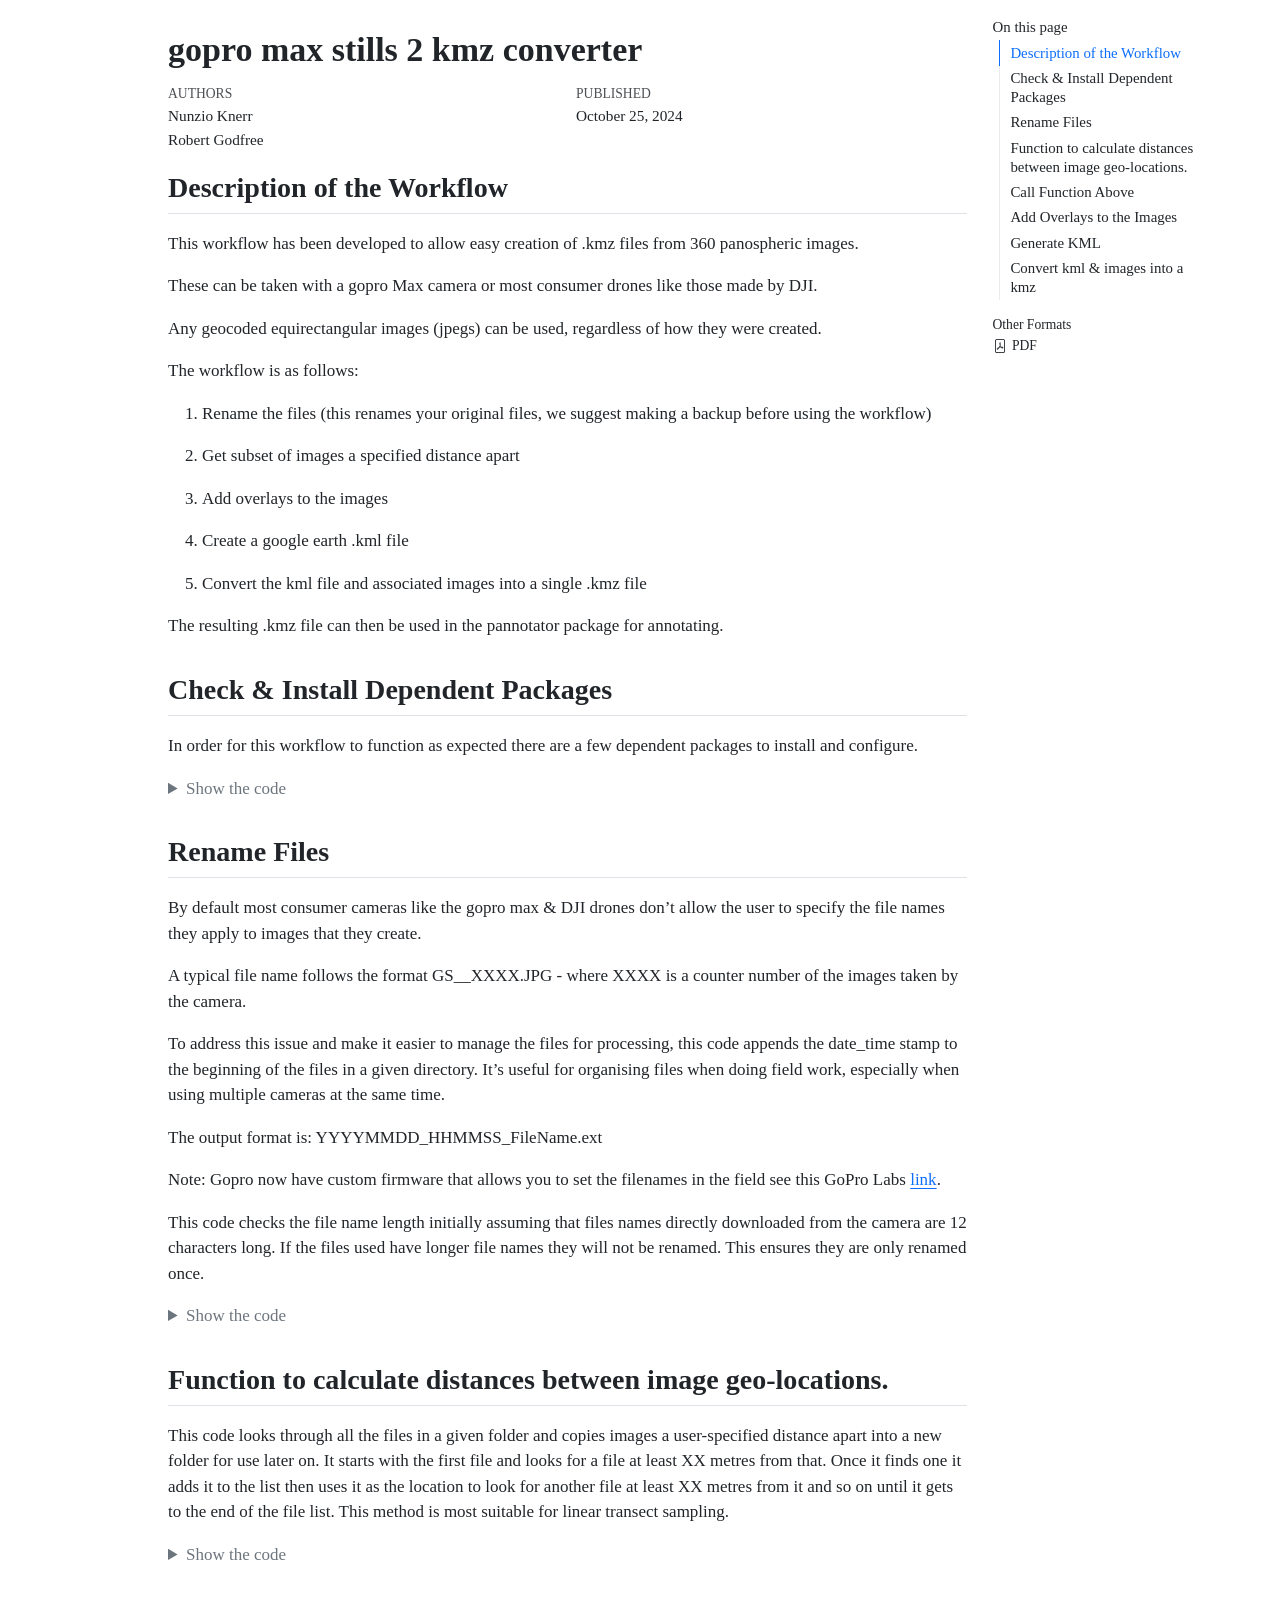
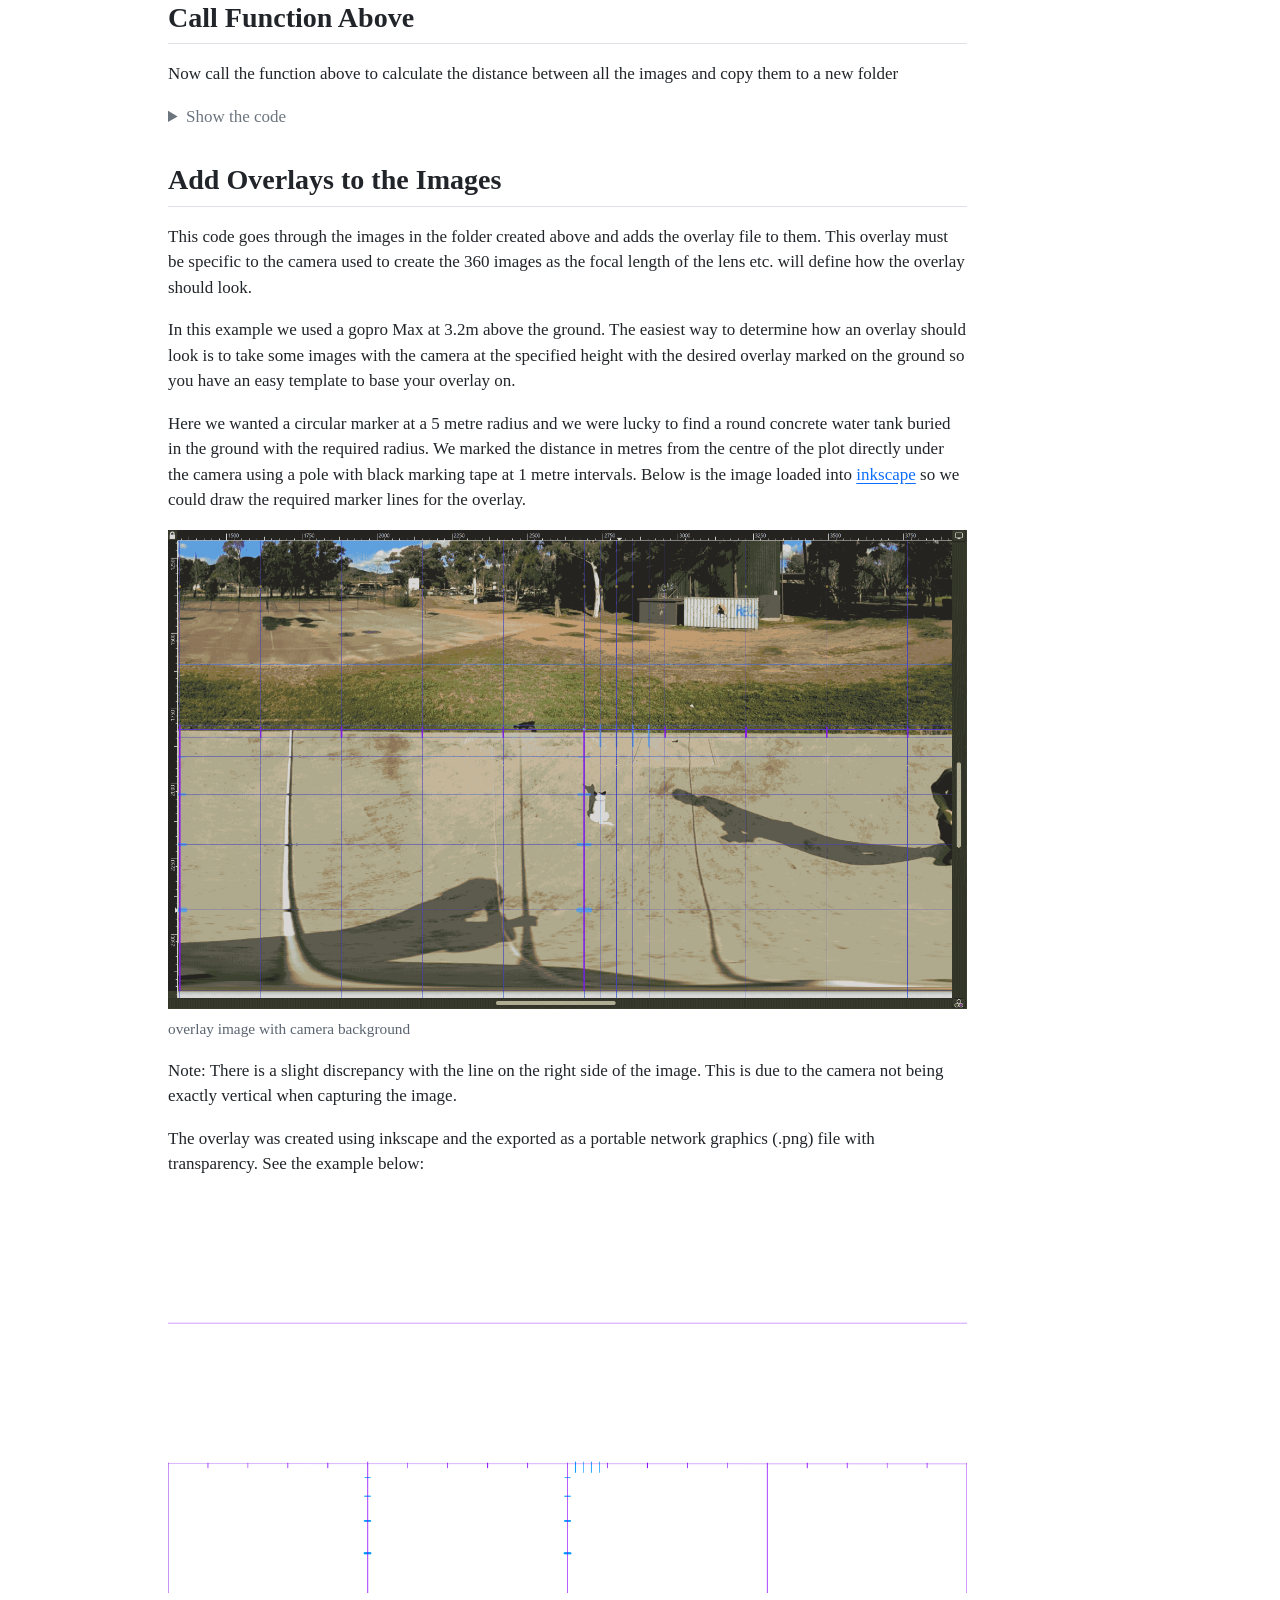
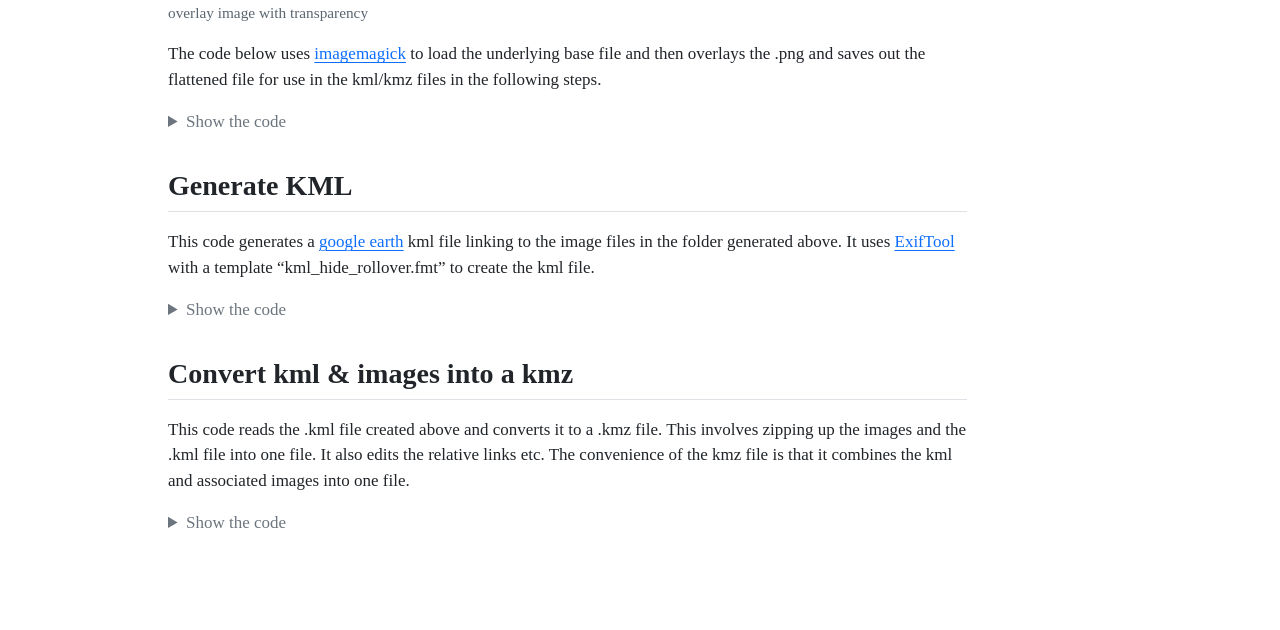
==== docs/goproMaxStills2KmzConverter.html @ fd76c440 "cahnged name again" ====
<!DOCTYPE html>
<html xmlns="http://www.w3.org/1999/xhtml" lang="en" xml:lang="en"><head>

<meta charset="utf-8">
<meta name="generator" content="quarto-1.5.57">

<meta name="viewport" content="width=device-width, initial-scale=1.0, user-scalable=yes">

<meta name="author" content="Nunzio Knerr">
<meta name="author" content="Robert Godfree">
<meta name="dcterms.date" content="2024-10-25">

<title>gopro max stills 2 kmz converter</title>
<style>
code{white-space: pre-wrap;}
span.smallcaps{font-variant: small-caps;}
div.columns{display: flex; gap: min(4vw, 1.5em);}
div.column{flex: auto; overflow-x: auto;}
div.hanging-indent{margin-left: 1.5em; text-indent: -1.5em;}
ul.task-list{list-style: none;}
ul.task-list li input[type="checkbox"] {
  width: 0.8em;
  margin: 0 0.8em 0.2em -1em; /* quarto-specific, see https://github.com/quarto-dev/quarto-cli/issues/4556 */ 
  vertical-align: middle;
}
/* CSS for syntax highlighting */
pre > code.sourceCode { white-space: pre; position: relative; }
pre > code.sourceCode > span { line-height: 1.25; }
pre > code.sourceCode > span:empty { height: 1.2em; }
.sourceCode { overflow: visible; }
code.sourceCode > span { color: inherit; text-decoration: inherit; }
div.sourceCode { margin: 1em 0; }
pre.sourceCode { margin: 0; }
@media screen {
div.sourceCode { overflow: auto; }
}
@media print {
pre > code.sourceCode { white-space: pre-wrap; }
pre > code.sourceCode > span { display: inline-block; text-indent: -5em; padding-left: 5em; }
}
pre.numberSource code
  { counter-reset: source-line 0; }
pre.numberSource code > span
  { position: relative; left: -4em; counter-increment: source-line; }
pre.numberSource code > span > a:first-child::before
  { content: counter(source-line);
    position: relative; left: -1em; text-align: right; vertical-align: baseline;
    border: none; display: inline-block;
    -webkit-touch-callout: none; -webkit-user-select: none;
    -khtml-user-select: none; -moz-user-select: none;
    -ms-user-select: none; user-select: none;
    padding: 0 4px; width: 4em;
  }
pre.numberSource { margin-left: 3em;  padding-left: 4px; }
div.sourceCode
  {   }
@media screen {
pre > code.sourceCode > span > a:first-child::before { text-decoration: underline; }
}
</style>


<script src="site_libs/quarto-nav/quarto-nav.js"></script>
<script src="site_libs/clipboard/clipboard.min.js"></script>
<script src="site_libs/quarto-search/autocomplete.umd.js"></script>
<script src="site_libs/quarto-search/fuse.min.js"></script>
<script src="site_libs/quarto-search/quarto-search.js"></script>
<meta name="quarto:offset" content="./">
<script src="site_libs/quarto-html/quarto.js"></script>
<script src="site_libs/quarto-html/popper.min.js"></script>
<script src="site_libs/quarto-html/tippy.umd.min.js"></script>
<script src="site_libs/quarto-html/anchor.min.js"></script>
<link href="site_libs/quarto-html/tippy.css" rel="stylesheet">
<link href="site_libs/quarto-html/quarto-syntax-highlighting.css" rel="stylesheet" id="quarto-text-highlighting-styles">
<script src="site_libs/bootstrap/bootstrap.min.js"></script>
<link href="site_libs/bootstrap/bootstrap-icons.css" rel="stylesheet">
<link href="site_libs/bootstrap/bootstrap.min.css" rel="stylesheet" id="quarto-bootstrap" data-mode="light">
<script id="quarto-search-options" type="application/json">{
  "location": "sidebar",
  "copy-button": false,
  "collapse-after": 3,
  "panel-placement": "start",
  "type": "textbox",
  "limit": 50,
  "keyboard-shortcut": [
    "f",
    "/",
    "s"
  ],
  "show-item-context": false,
  "language": {
    "search-no-results-text": "No results",
    "search-matching-documents-text": "matching documents",
    "search-copy-link-title": "Copy link to search",
    "search-hide-matches-text": "Hide additional matches",
    "search-more-match-text": "more match in this document",
    "search-more-matches-text": "more matches in this document",
    "search-clear-button-title": "Clear",
    "search-text-placeholder": "",
    "search-detached-cancel-button-title": "Cancel",
    "search-submit-button-title": "Submit",
    "search-label": "Search"
  }
}</script>


</head>

<body>

<div id="quarto-search-results"></div>
<!-- content -->
<div id="quarto-content" class="quarto-container page-columns page-rows-contents page-layout-article">
<!-- sidebar -->
<!-- margin-sidebar -->
    <div id="quarto-margin-sidebar" class="sidebar margin-sidebar">
        <nav id="TOC" role="doc-toc" class="toc-active">
    <h2 id="toc-title">On this page</h2>
   
  <ul>
  <li><a href="#description-of-the-workflow" id="toc-description-of-the-workflow" class="nav-link active" data-scroll-target="#description-of-the-workflow">Description of the Workflow</a></li>
  <li><a href="#check-install-dependent-packages" id="toc-check-install-dependent-packages" class="nav-link" data-scroll-target="#check-install-dependent-packages">Check &amp; Install Dependent Packages</a></li>
  <li><a href="#rename-files" id="toc-rename-files" class="nav-link" data-scroll-target="#rename-files">Rename Files</a></li>
  <li><a href="#function-to-calculate-distances-between-image-geo-locations." id="toc-function-to-calculate-distances-between-image-geo-locations." class="nav-link" data-scroll-target="#function-to-calculate-distances-between-image-geo-locations.">Function to calculate distances between image geo-locations.</a></li>
  <li><a href="#call-function-above" id="toc-call-function-above" class="nav-link" data-scroll-target="#call-function-above">Call Function Above</a></li>
  <li><a href="#add-overlays-to-the-images" id="toc-add-overlays-to-the-images" class="nav-link" data-scroll-target="#add-overlays-to-the-images">Add Overlays to the Images</a></li>
  <li><a href="#generate-kml" id="toc-generate-kml" class="nav-link" data-scroll-target="#generate-kml">Generate KML</a></li>
  <li><a href="#convert-kml-images-into-a-kmz" id="toc-convert-kml-images-into-a-kmz" class="nav-link" data-scroll-target="#convert-kml-images-into-a-kmz">Convert kml &amp; images into a kmz</a></li>
  </ul>
<div class="quarto-alternate-formats"><h2>Other Formats</h2><ul><li><a href="goproMaxStills2KmzConverter.pdf"><i class="bi bi-file-pdf"></i>PDF</a></li></ul></div></nav>
    </div>
<!-- main -->
<main class="content" id="quarto-document-content">

<header id="title-block-header" class="quarto-title-block default">
<div class="quarto-title">
<h1 class="title">gopro max stills 2 kmz converter</h1>
</div>



<div class="quarto-title-meta">

    <div>
    <div class="quarto-title-meta-heading">Authors</div>
    <div class="quarto-title-meta-contents">
             <p>Nunzio Knerr </p>
             <p>Robert Godfree </p>
          </div>
  </div>
    
    <div>
    <div class="quarto-title-meta-heading">Published</div>
    <div class="quarto-title-meta-contents">
      <p class="date">October 25, 2024</p>
    </div>
  </div>
  
    
  </div>
  


</header>


<section id="description-of-the-workflow" class="level2">
<h2 class="anchored" data-anchor-id="description-of-the-workflow">Description of the Workflow</h2>
<p>This workflow has been developed to allow easy creation of .kmz files from 360 panospheric images.</p>
<p>These can be taken with a gopro Max camera or most consumer drones like those made by DJI.</p>
<p>Any geocoded equirectangular images (jpegs) can be used, regardless of how they were created.</p>
<p>The workflow is as follows:</p>
<ol type="1">
<li><p>Rename the files (this renames your original files, we suggest making a backup before using the workflow)</p></li>
<li><p>Get subset of images a specified distance apart</p></li>
<li><p>Add overlays to the images</p></li>
<li><p>Create a google earth .kml file</p></li>
<li><p>Convert the kml file and associated images into a single .kmz file</p></li>
</ol>
<p>The resulting .kmz file can then be used in the pannotator package for annotating.</p>
</section>
<section id="check-install-dependent-packages" class="level2">
<h2 class="anchored" data-anchor-id="check-install-dependent-packages">Check &amp; Install Dependent Packages</h2>
<p>In order for this workflow to function as expected there are a few dependent packages to install and configure.</p>
<div class="cell">
<details class="code-fold">
<summary>Show the code</summary>
<div class="sourceCode cell-code" id="cb1"><pre class="sourceCode numberSource r number-lines code-with-copy"><code class="sourceCode r"><span id="cb1-1"><a href="#cb1-1"></a>dependentPackages <span class="ot">&lt;-</span></span>
<span id="cb1-2"><a href="#cb1-2"></a>  <span class="fu">c</span>(<span class="st">"tcltk"</span>,</span>
<span id="cb1-3"><a href="#cb1-3"></a>    <span class="st">"stringr"</span>,</span>
<span id="cb1-4"><a href="#cb1-4"></a>    <span class="st">"tools"</span>,</span>
<span id="cb1-5"><a href="#cb1-5"></a>    <span class="st">"exiftoolr"</span>,</span>
<span id="cb1-6"><a href="#cb1-6"></a>    <span class="st">"geosphere"</span>,</span>
<span id="cb1-7"><a href="#cb1-7"></a>    <span class="st">"stringr"</span>,</span>
<span id="cb1-8"><a href="#cb1-8"></a>    <span class="st">"gpx"</span>,</span>
<span id="cb1-9"><a href="#cb1-9"></a>    <span class="st">"magick"</span>,</span>
<span id="cb1-10"><a href="#cb1-10"></a>    <span class="st">"fs"</span>,</span>
<span id="cb1-11"><a href="#cb1-11"></a>    <span class="st">"magrittr"</span>,</span>
<span id="cb1-12"><a href="#cb1-12"></a>    <span class="st">"plotKML"</span>,</span>
<span id="cb1-13"><a href="#cb1-13"></a>    <span class="st">"zip"</span>,</span>
<span id="cb1-14"><a href="#cb1-14"></a>    <span class="st">"usefun"</span></span>
<span id="cb1-15"><a href="#cb1-15"></a>  )</span>
<span id="cb1-16"><a href="#cb1-16"></a></span>
<span id="cb1-17"><a href="#cb1-17"></a><span class="cf">for</span> (i <span class="cf">in</span> dependentPackages) {</span>
<span id="cb1-18"><a href="#cb1-18"></a>  <span class="fu">print</span>(<span class="fu">paste0</span>(<span class="st">"Checking for: "</span>, i))</span>
<span id="cb1-19"><a href="#cb1-19"></a>  </span>
<span id="cb1-20"><a href="#cb1-20"></a>  <span class="co"># First check if you have the package installed</span></span>
<span id="cb1-21"><a href="#cb1-21"></a>  check_for_package <span class="ot">&lt;-</span> <span class="fu">system.file</span>(<span class="at">package =</span> i)</span>
<span id="cb1-22"><a href="#cb1-22"></a>  <span class="fu">print</span>(check_for_package)</span>
<span id="cb1-23"><a href="#cb1-23"></a>  </span>
<span id="cb1-24"><a href="#cb1-24"></a>  <span class="co"># If not run the following code to install it.</span></span>
<span id="cb1-25"><a href="#cb1-25"></a>  <span class="cf">if</span> (check_for_package <span class="sc">==</span> <span class="st">""</span>) {</span>
<span id="cb1-26"><a href="#cb1-26"></a>    <span class="fu">print</span>(<span class="fu">paste0</span>(i, <span class="st">" package not found .....installing now"</span>))</span>
<span id="cb1-27"><a href="#cb1-27"></a>    <span class="fu">install.packages</span>(i)</span>
<span id="cb1-28"><a href="#cb1-28"></a>  } <span class="cf">else</span> {</span>
<span id="cb1-29"><a href="#cb1-29"></a>    <span class="fu">print</span>(<span class="fu">paste0</span>(i, <span class="st">" package is already installed"</span>))</span>
<span id="cb1-30"><a href="#cb1-30"></a>  }</span>
<span id="cb1-31"><a href="#cb1-31"></a>}</span></code><button title="Copy to Clipboard" class="code-copy-button"><i class="bi"></i></button></pre></div>
</details>
</div>
</section>
<section id="rename-files" class="level2">
<h2 class="anchored" data-anchor-id="rename-files">Rename Files</h2>
<p>By default most consumer cameras like the gopro max &amp; DJI drones don’t allow the user to specify the file names they apply to images that they create.</p>
<p>A typical file name follows the format GS__XXXX.JPG - where XXXX is a counter number of the images taken by the camera.</p>
<p>To address this issue and make it easier to manage the files for processing, this code appends the date_time stamp to the beginning of the files in a given directory. It’s useful for organising files when doing field work, especially when using multiple cameras at the same time.</p>
<p>The output format is: YYYYMMDD_HHMMSS_FileName.ext</p>
<p>Note: Gopro now have custom firmware that allows you to set the filenames in the field see this GoPro Labs <a href="https://gopro.github.io/labs/control/basename/">link</a>.</p>
<p>This code checks the file name length initially assuming that files names directly downloaded from the camera are 12 characters long. If the files used have longer file names they will not be renamed. This ensures they are only renamed once.</p>
<div class="cell">
<details class="code-fold">
<summary>Show the code</summary>
<div class="sourceCode cell-code" id="cb2"><pre class="sourceCode numberSource r number-lines code-with-copy"><code class="sourceCode r"><span id="cb2-1"><a href="#cb2-1"></a><span class="fu">library</span>(tcltk)</span>
<span id="cb2-2"><a href="#cb2-2"></a><span class="fu">library</span>(exiftoolr)</span>
<span id="cb2-3"><a href="#cb2-3"></a></span>
<span id="cb2-4"><a href="#cb2-4"></a><span class="co">#This code uses tcltk to throw up a folder browser window for the user to select the directory with the gopro max files to be renamed</span></span>
<span id="cb2-5"><a href="#cb2-5"></a>directory <span class="ot">&lt;-</span></span>
<span id="cb2-6"><a href="#cb2-6"></a>  tcltk<span class="sc">::</span><span class="fu">tk_choose.dir</span>(<span class="at">default =</span> <span class="st">"gopro_images"</span>, <span class="at">caption =</span> <span class="st">"Select directory with files to process"</span>)</span>
<span id="cb2-7"><a href="#cb2-7"></a><span class="co">#OR</span></span>
<span id="cb2-8"><a href="#cb2-8"></a><span class="co">#directory &lt;- "C:/FolderToUse/"</span></span>
<span id="cb2-9"><a href="#cb2-9"></a><span class="co">#file_extension &lt;- "\\.JPG$"</span></span>
<span id="cb2-10"><a href="#cb2-10"></a>file_extension <span class="ot">&lt;-</span> <span class="st">"</span><span class="sc">\\</span><span class="st">.[Jj][Pp][Gg]$"</span></span>
<span id="cb2-11"><a href="#cb2-11"></a></span>
<span id="cb2-12"><a href="#cb2-12"></a>my_files <span class="ot">&lt;-</span></span>
<span id="cb2-13"><a href="#cb2-13"></a>  <span class="fu">list.files</span>(</span>
<span id="cb2-14"><a href="#cb2-14"></a>    directory,</span>
<span id="cb2-15"><a href="#cb2-15"></a>    <span class="at">pattern =</span> <span class="fu">paste0</span>(<span class="st">"*"</span>, file_extension),</span>
<span id="cb2-16"><a href="#cb2-16"></a>    <span class="at">all.files =</span> <span class="cn">FALSE</span>,</span>
<span id="cb2-17"><a href="#cb2-17"></a>    <span class="at">full.names =</span> <span class="cn">TRUE</span></span>
<span id="cb2-18"><a href="#cb2-18"></a>  )</span>
<span id="cb2-19"><a href="#cb2-19"></a></span>
<span id="cb2-20"><a href="#cb2-20"></a><span class="co">#read the exif information in the file to get the creation date</span></span>
<span id="cb2-21"><a href="#cb2-21"></a>files_df <span class="ot">&lt;-</span></span>
<span id="cb2-22"><a href="#cb2-22"></a>  exiftoolr<span class="sc">::</span><span class="fu">exif_read</span>(my_files, <span class="at">args =</span> <span class="fu">c</span>(<span class="st">"-G1"</span>, <span class="st">"-a"</span>, <span class="st">"-s"</span>))</span>
<span id="cb2-23"><a href="#cb2-23"></a></span>
<span id="cb2-24"><a href="#cb2-24"></a><span class="co">#Loop through the files and check to change files names</span></span>
<span id="cb2-25"><a href="#cb2-25"></a><span class="co">#this checks if the files have already been changed by looking at the length of the file name.</span></span>
<span id="cb2-26"><a href="#cb2-26"></a><span class="cf">for</span> (i <span class="cf">in</span> <span class="dv">1</span><span class="sc">:</span><span class="fu">nrow</span>(files_df)) {</span>
<span id="cb2-27"><a href="#cb2-27"></a>  <span class="fu">print</span>(<span class="st">"Checking if camera file name has not been changed"</span>)</span>
<span id="cb2-28"><a href="#cb2-28"></a>  <span class="cf">if</span> (<span class="fu">nchar</span>(files_df[i, <span class="st">"System:FileName"</span>]) <span class="sc">==</span> <span class="dv">12</span>) {</span>
<span id="cb2-29"><a href="#cb2-29"></a>    <span class="fu">print</span>(<span class="st">"File appears to be 12 characters long"</span>)</span>
<span id="cb2-30"><a href="#cb2-30"></a>    <span class="fu">print</span>(<span class="fu">paste0</span>(<span class="st">"SourceFile: "</span>, files_df[i, <span class="st">"SourceFile"</span>]))</span>
<span id="cb2-31"><a href="#cb2-31"></a>    origFullFileName <span class="ot">&lt;-</span> <span class="fu">paste0</span>(files_df[i, <span class="st">"SourceFile"</span>])</span>
<span id="cb2-32"><a href="#cb2-32"></a>    createDate <span class="ot">&lt;-</span> <span class="fu">paste0</span>(files_df[i, <span class="st">"ExifIFD:DateTimeOriginal"</span>])</span>
<span id="cb2-33"><a href="#cb2-33"></a>    <span class="fu">print</span>(<span class="fu">paste0</span>(<span class="st">"CreateDate: "</span>, createDate))</span>
<span id="cb2-34"><a href="#cb2-34"></a>    formattedCreateDate <span class="ot">&lt;-</span> stringr<span class="sc">::</span><span class="fu">str_replace_all</span>(createDate, <span class="st">":"</span>, <span class="st">""</span>)</span>
<span id="cb2-35"><a href="#cb2-35"></a>    formattedCreateDate <span class="ot">&lt;-</span> stringr<span class="sc">::</span><span class="fu">str_replace_all</span>(formattedCreateDate, <span class="st">" "</span>, <span class="st">"_"</span>)</span>
<span id="cb2-36"><a href="#cb2-36"></a>    <span class="fu">print</span>(<span class="fu">paste0</span>(<span class="st">"formattedCreateDate: "</span>, formattedCreateDate))</span>
<span id="cb2-37"><a href="#cb2-37"></a>    file_ext <span class="ot">&lt;-</span> <span class="fu">tolower</span>(tools<span class="sc">::</span><span class="fu">file_ext</span>(files_df[i, <span class="st">"System:FileName"</span>]))</span>
<span id="cb2-38"><a href="#cb2-38"></a>    newFileName <span class="ot">&lt;-</span> <span class="fu">paste0</span>(files_df[i, <span class="st">"System:Directory"</span>], <span class="st">"/"</span>, formattedCreateDate,<span class="st">"_"</span>,tools<span class="sc">::</span><span class="fu">file_path_sans_ext</span>(<span class="fu">basename</span>(files_df[i, <span class="st">"System:FileName"</span>])), <span class="st">"."</span>,file_ext)</span>
<span id="cb2-39"><a href="#cb2-39"></a>    <span class="fu">print</span>(<span class="fu">paste0</span>(<span class="st">"newFileName: "</span>, newFileName))</span>
<span id="cb2-40"><a href="#cb2-40"></a>    <span class="fu">file.rename</span>(<span class="at">from =</span> origFullFileName, <span class="at">to =</span> newFileName)</span>
<span id="cb2-41"><a href="#cb2-41"></a>    <span class="fu">print</span>(<span class="st">"File name changed"</span>)</span>
<span id="cb2-42"><a href="#cb2-42"></a>  } <span class="cf">else</span> {</span>
<span id="cb2-43"><a href="#cb2-43"></a>    <span class="fu">print</span>(</span>
<span id="cb2-44"><a href="#cb2-44"></a>      <span class="st">"It appears that the files have already been renamed as it's greater than 12 characters long"</span></span>
<span id="cb2-45"><a href="#cb2-45"></a>    )</span>
<span id="cb2-46"><a href="#cb2-46"></a>    <span class="fu">print</span>(<span class="fu">paste0</span>(<span class="st">"SourceFile: "</span>, files_df[i, <span class="st">"SourceFile"</span>]))</span>
<span id="cb2-47"><a href="#cb2-47"></a>  }</span>
<span id="cb2-48"><a href="#cb2-48"></a>  </span>
<span id="cb2-49"><a href="#cb2-49"></a>}</span></code><button title="Copy to Clipboard" class="code-copy-button"><i class="bi"></i></button></pre></div>
</details>
</div>
</section>
<section id="function-to-calculate-distances-between-image-geo-locations." class="level2">
<h2 class="anchored" data-anchor-id="function-to-calculate-distances-between-image-geo-locations.">Function to calculate distances between image geo-locations.</h2>
<p>This code looks through all the files in a given folder and copies images a user-specified distance apart into a new folder for use later on. It starts with the first file and looks for a file at least XX metres from that. Once it finds one it adds it to the list then uses it as the location to look for another file at least XX metres from it and so on until it gets to the end of the file list. This method is most suitable for linear transect sampling.</p>
<div class="cell">
<details class="code-fold">
<summary>Show the code</summary>
<div class="sourceCode cell-code" id="cb3"><pre class="sourceCode numberSource r number-lines code-with-copy"><code class="sourceCode r"><span id="cb3-1"><a href="#cb3-1"></a><span class="fu">library</span>(geosphere)</span>
<span id="cb3-2"><a href="#cb3-2"></a></span>
<span id="cb3-3"><a href="#cb3-3"></a><span class="fu">options</span>(<span class="at">digits =</span> <span class="dv">20</span>)</span>
<span id="cb3-4"><a href="#cb3-4"></a><span class="fu">options</span>(<span class="at">digits.secs =</span> <span class="dv">20</span>)</span>
<span id="cb3-5"><a href="#cb3-5"></a><span class="fu">options</span>(<span class="at">scipen =</span> <span class="dv">9999</span>)</span>
<span id="cb3-6"><a href="#cb3-6"></a></span>
<span id="cb3-7"><a href="#cb3-7"></a><span class="co">#function which takes 2 arguments</span></span>
<span id="cb3-8"><a href="#cb3-8"></a><span class="co">#1:gpx_locations - a dataframe containing 4 columns("SourceFile", "System:Directory", "Composite:GPSLongitude", "Composite:GPSLatitude")</span></span>
<span id="cb3-9"><a href="#cb3-9"></a><span class="co">#2:distance in metres between each image to extract. (default=50m)</span></span>
<span id="cb3-10"><a href="#cb3-10"></a>findImagesEveryXmetres <span class="ot">&lt;-</span></span>
<span id="cb3-11"><a href="#cb3-11"></a>  <span class="cf">function</span>(my_gpx_locs, <span class="at">metresToNextImage =</span> <span class="dv">50</span>) {</span>
<span id="cb3-12"><a href="#cb3-12"></a>    gpx_locs <span class="ot">&lt;-</span> my_gpx_locs</span>
<span id="cb3-13"><a href="#cb3-13"></a>    </span>
<span id="cb3-14"><a href="#cb3-14"></a>    keeps <span class="ot">&lt;-</span> <span class="fu">c</span>(<span class="st">"Composite:GPSLongitude"</span>, <span class="st">"Composite:GPSLatitude"</span>)</span>
<span id="cb3-15"><a href="#cb3-15"></a>    points <span class="ot">&lt;-</span> gpx_locs[keeps]</span>
<span id="cb3-16"><a href="#cb3-16"></a>    </span>
<span id="cb3-17"><a href="#cb3-17"></a>    <span class="co">#View(points)</span></span>
<span id="cb3-18"><a href="#cb3-18"></a>    <span class="co">#View(gpx_locs)</span></span>
<span id="cb3-19"><a href="#cb3-19"></a>    </span>
<span id="cb3-20"><a href="#cb3-20"></a>    <span class="co">#calculate the distance between any two points</span></span>
<span id="cb3-21"><a href="#cb3-21"></a>    distance_m <span class="ot">&lt;-</span> geosphere<span class="sc">::</span><span class="fu">distm</span>(points , <span class="at">fun =</span> geosphere<span class="sc">::</span>distHaversine)</span>
<span id="cb3-22"><a href="#cb3-22"></a>    <span class="fu">rownames</span>(distance_m) <span class="ot">&lt;-</span> <span class="fu">basename</span>(gpx_locs[, <span class="st">"SourceFile"</span>])</span>
<span id="cb3-23"><a href="#cb3-23"></a>    <span class="fu">colnames</span>(distance_m) <span class="ot">&lt;-</span> <span class="fu">basename</span>(gpx_locs[, <span class="st">"SourceFile"</span>])</span>
<span id="cb3-24"><a href="#cb3-24"></a>    </span>
<span id="cb3-25"><a href="#cb3-25"></a>    <span class="co">#View(distance_m)</span></span>
<span id="cb3-26"><a href="#cb3-26"></a>    </span>
<span id="cb3-27"><a href="#cb3-27"></a>    <span class="co">#find images a certain distance apart.</span></span>
<span id="cb3-28"><a href="#cb3-28"></a>    selected_files <span class="ot">&lt;-</span> <span class="fu">vector</span>()</span>
<span id="cb3-29"><a href="#cb3-29"></a>    </span>
<span id="cb3-30"><a href="#cb3-30"></a>    metres_between_images <span class="ot">&lt;-</span> metresToNextImage</span>
<span id="cb3-31"><a href="#cb3-31"></a>    </span>
<span id="cb3-32"><a href="#cb3-32"></a>    <span class="fu">print</span>(<span class="fu">paste0</span>(</span>
<span id="cb3-33"><a href="#cb3-33"></a>      <span class="st">"Searching for images apart by: "</span>,</span>
<span id="cb3-34"><a href="#cb3-34"></a>      metres_between_images,</span>
<span id="cb3-35"><a href="#cb3-35"></a>      <span class="st">" metres"</span></span>
<span id="cb3-36"><a href="#cb3-36"></a>    ))</span>
<span id="cb3-37"><a href="#cb3-37"></a>    </span>
<span id="cb3-38"><a href="#cb3-38"></a>    <span class="cf">for</span> (i <span class="cf">in</span> <span class="dv">1</span><span class="sc">:</span><span class="fu">nrow</span>(distance_m)) {</span>
<span id="cb3-39"><a href="#cb3-39"></a>      <span class="cf">if</span> (i <span class="sc">==</span> <span class="dv">1</span>) {</span>
<span id="cb3-40"><a href="#cb3-40"></a>        <span class="co">#if it is the first frame add it as the current frame</span></span>
<span id="cb3-41"><a href="#cb3-41"></a>        selected_files <span class="ot">&lt;-</span></span>
<span id="cb3-42"><a href="#cb3-42"></a>          <span class="fu">append</span>(selected_files, <span class="fu">rownames</span>(distance_m)[i])</span>
<span id="cb3-43"><a href="#cb3-43"></a>        current_frame <span class="ot">&lt;-</span> <span class="fu">rownames</span>(distance_m)[i]</span>
<span id="cb3-44"><a href="#cb3-44"></a>        <span class="fu">print</span>(<span class="fu">paste0</span>(<span class="st">"Frame 1: "</span>, current_frame))</span>
<span id="cb3-45"><a href="#cb3-45"></a>        <span class="fu">print</span>(<span class="fu">paste0</span>(</span>
<span id="cb3-46"><a href="#cb3-46"></a>          <span class="st">"looking for frame &gt;"</span>,</span>
<span id="cb3-47"><a href="#cb3-47"></a>          metres_between_images ,</span>
<span id="cb3-48"><a href="#cb3-48"></a>          <span class="st">" Metres from frame 1"</span></span>
<span id="cb3-49"><a href="#cb3-49"></a>        ))</span>
<span id="cb3-50"><a href="#cb3-50"></a>      }<span class="co">#if the current frame is greater than the specified metres</span></span>
<span id="cb3-51"><a href="#cb3-51"></a>      <span class="cf">if</span> ((distance_m[i, current_frame] <span class="sc">&gt;</span> metres_between_images)) {</span>
<span id="cb3-52"><a href="#cb3-52"></a>        current_frame <span class="ot">&lt;-</span> <span class="fu">rownames</span>(distance_m)[i]</span>
<span id="cb3-53"><a href="#cb3-53"></a>        <span class="fu">print</span>(<span class="fu">paste0</span>(<span class="st">"current_frame: "</span>, current_frame))</span>
<span id="cb3-54"><a href="#cb3-54"></a>        selected_files <span class="ot">&lt;-</span> <span class="fu">append</span>(selected_files, current_frame)</span>
<span id="cb3-55"><a href="#cb3-55"></a>      }</span>
<span id="cb3-56"><a href="#cb3-56"></a>      </span>
<span id="cb3-57"><a href="#cb3-57"></a>    }</span>
<span id="cb3-58"><a href="#cb3-58"></a>    <span class="fu">print</span>(<span class="fu">paste0</span>(<span class="st">"Files found:"</span>, selected_files))</span>
<span id="cb3-59"><a href="#cb3-59"></a>    </span>
<span id="cb3-60"><a href="#cb3-60"></a>    new_folder <span class="ot">&lt;-</span></span>
<span id="cb3-61"><a href="#cb3-61"></a>      <span class="fu">paste0</span>(gpx_locs[<span class="dv">1</span>, <span class="st">"System:Directory"</span>], <span class="st">"_Frames_"</span>, metres_between_images, <span class="st">"m_apart"</span>)</span>
<span id="cb3-62"><a href="#cb3-62"></a>    </span>
<span id="cb3-63"><a href="#cb3-63"></a>    <span class="fu">dir.create</span>(new_folder)</span>
<span id="cb3-64"><a href="#cb3-64"></a>    </span>
<span id="cb3-65"><a href="#cb3-65"></a>    source_folder <span class="ot">&lt;-</span>  <span class="fu">dirname</span>(gpx_locs[<span class="dv">1</span>, <span class="st">"SourceFile"</span>])</span>
<span id="cb3-66"><a href="#cb3-66"></a>    </span>
<span id="cb3-67"><a href="#cb3-67"></a>    <span class="fu">print</span>(gpx_locs[<span class="dv">1</span>, <span class="st">"System:Directory"</span>])</span>
<span id="cb3-68"><a href="#cb3-68"></a>    </span>
<span id="cb3-69"><a href="#cb3-69"></a>    <span class="cf">for</span> (q <span class="cf">in</span> selected_files) {</span>
<span id="cb3-70"><a href="#cb3-70"></a>      file_to_copy <span class="ot">&lt;-</span> <span class="fu">paste0</span>(source_folder, <span class="st">"/"</span>, q)</span>
<span id="cb3-71"><a href="#cb3-71"></a>      destination <span class="ot">&lt;-</span> <span class="fu">paste0</span>(new_folder,  <span class="st">"/"</span>, q)</span>
<span id="cb3-72"><a href="#cb3-72"></a>      <span class="fu">file.copy</span>(</span>
<span id="cb3-73"><a href="#cb3-73"></a>        file_to_copy,</span>
<span id="cb3-74"><a href="#cb3-74"></a>        destination,</span>
<span id="cb3-75"><a href="#cb3-75"></a>        <span class="at">overwrite =</span> <span class="cn">TRUE</span>,</span>
<span id="cb3-76"><a href="#cb3-76"></a>        <span class="at">recursive =</span> <span class="cn">FALSE</span>,</span>
<span id="cb3-77"><a href="#cb3-77"></a>        <span class="at">copy.mode =</span> <span class="cn">TRUE</span>,</span>
<span id="cb3-78"><a href="#cb3-78"></a>        <span class="at">copy.date =</span> <span class="cn">TRUE</span></span>
<span id="cb3-79"><a href="#cb3-79"></a>      )</span>
<span id="cb3-80"><a href="#cb3-80"></a>    }</span>
<span id="cb3-81"><a href="#cb3-81"></a>    </span>
<span id="cb3-82"><a href="#cb3-82"></a>  }</span></code><button title="Copy to Clipboard" class="code-copy-button"><i class="bi"></i></button></pre></div>
</details>
</div>
</section>
<section id="call-function-above" class="level2">
<h2 class="anchored" data-anchor-id="call-function-above">Call Function Above</h2>
<p>Now call the function above to calculate the distance between all the images and copy them to a new folder</p>
<div class="cell">
<details class="code-fold">
<summary>Show the code</summary>
<div class="sourceCode cell-code" id="cb4"><pre class="sourceCode numberSource r number-lines code-with-copy"><code class="sourceCode r"><span id="cb4-1"><a href="#cb4-1"></a><span class="cf">if</span> (<span class="sc">!</span><span class="fu">exists</span>(<span class="st">"directory"</span>)) {</span>
<span id="cb4-2"><a href="#cb4-2"></a>  directory <span class="ot">&lt;-</span></span>
<span id="cb4-3"><a href="#cb4-3"></a>    tcltk<span class="sc">::</span><span class="fu">tk_choose.dir</span>(<span class="at">default =</span> <span class="st">""</span>, <span class="at">caption =</span> <span class="st">"Select directory with files to process"</span>)</span>
<span id="cb4-4"><a href="#cb4-4"></a>}</span>
<span id="cb4-5"><a href="#cb4-5"></a></span>
<span id="cb4-6"><a href="#cb4-6"></a>file_extension <span class="ot">&lt;-</span> <span class="st">"</span><span class="sc">\\</span><span class="st">.jpg$"</span></span>
<span id="cb4-7"><a href="#cb4-7"></a></span>
<span id="cb4-8"><a href="#cb4-8"></a>my_files <span class="ot">&lt;-</span></span>
<span id="cb4-9"><a href="#cb4-9"></a>  <span class="fu">list.files</span>(</span>
<span id="cb4-10"><a href="#cb4-10"></a>    directory,</span>
<span id="cb4-11"><a href="#cb4-11"></a>    <span class="at">pattern =</span> <span class="fu">paste0</span>(file_extension),</span>
<span id="cb4-12"><a href="#cb4-12"></a>    <span class="at">all.files =</span> <span class="cn">FALSE</span>,</span>
<span id="cb4-13"><a href="#cb4-13"></a>    <span class="at">full.names =</span> <span class="cn">TRUE</span></span>
<span id="cb4-14"><a href="#cb4-14"></a>  )</span>
<span id="cb4-15"><a href="#cb4-15"></a></span>
<span id="cb4-16"><a href="#cb4-16"></a>image_files_df <span class="ot">&lt;-</span></span>
<span id="cb4-17"><a href="#cb4-17"></a>  exiftoolr<span class="sc">::</span><span class="fu">exif_read</span>(my_files, <span class="at">args =</span> <span class="fu">c</span>(<span class="st">"-G1"</span>, <span class="st">"-a"</span>, <span class="st">"-s"</span>))</span>
<span id="cb4-18"><a href="#cb4-18"></a></span>
<span id="cb4-19"><a href="#cb4-19"></a><span class="co">#View(image_files_df)</span></span>
<span id="cb4-20"><a href="#cb4-20"></a></span>
<span id="cb4-21"><a href="#cb4-21"></a>gpx_locs <span class="ot">&lt;-</span></span>
<span id="cb4-22"><a href="#cb4-22"></a>  <span class="fu">as.data.frame</span>(image_files_df[, <span class="fu">c</span>(</span>
<span id="cb4-23"><a href="#cb4-23"></a>    <span class="st">"SourceFile"</span>,</span>
<span id="cb4-24"><a href="#cb4-24"></a>    <span class="st">"System:Directory"</span>,</span>
<span id="cb4-25"><a href="#cb4-25"></a>    <span class="st">"Composite:GPSLatitude"</span>,</span>
<span id="cb4-26"><a href="#cb4-26"></a>    <span class="st">"Composite:GPSLongitude"</span></span>
<span id="cb4-27"><a href="#cb4-27"></a>  )])</span>
<span id="cb4-28"><a href="#cb4-28"></a></span>
<span id="cb4-29"><a href="#cb4-29"></a><span class="co">#View(gpx_locs)</span></span>
<span id="cb4-30"><a href="#cb4-30"></a></span>
<span id="cb4-31"><a href="#cb4-31"></a>metresBetweenEachImageWanted <span class="ot">&lt;-</span> <span class="dv">1</span></span>
<span id="cb4-32"><a href="#cb4-32"></a></span>
<span id="cb4-33"><a href="#cb4-33"></a><span class="fu">findImagesEveryXmetres</span>(<span class="at">my_gpx_locs =</span> gpx_locs, <span class="at">metresToNextImage =</span> metresBetweenEachImageWanted)</span></code><button title="Copy to Clipboard" class="code-copy-button"><i class="bi"></i></button></pre></div>
</details>
</div>
</section>
<section id="add-overlays-to-the-images" class="level2">
<h2 class="anchored" data-anchor-id="add-overlays-to-the-images">Add Overlays to the Images</h2>
<p>This code goes through the images in the folder created above and adds the overlay file to them. This overlay must be specific to the camera used to create the 360 images as the focal length of the lens etc. will define how the overlay should look.</p>
<p>In this example we used a gopro Max at 3.2m above the ground. The easiest way to determine how an overlay should look is to take some images with the camera at the specified height with the desired overlay marked on the ground so you have an easy template to base your overlay on.</p>
<p>Here we wanted a circular marker at a 5 metre radius and we were lucky to find a round concrete water tank buried in the ground with the required radius. We marked the distance in metres from the centre of the plot directly under the camera using a pole with black marking tape at 1 metre intervals. Below is the image loaded into <a href="https://inkscape.org/">inkscape</a> so we could draw the required marker lines for the overlay.</p>
<div class="quarto-figure quarto-figure-center">
<figure class="figure">
<p><img src="overlay_files/example_overlay_one_water_tank.png" class="img-fluid figure-img"></p>
<figcaption>overlay image with camera background</figcaption>
</figure>
</div>
<p>Note: There is a slight discrepancy with the line on the right side of the image. This is due to the camera not being exactly vertical when capturing the image.</p>
<p>The overlay was created using inkscape and the exported as a portable network graphics (.png) file with transparency. See the example below:</p>
<div class="quarto-figure quarto-figure-center">
<figure class="figure">
<p><img src="overlay_files/5m_overlay_wedges_straight6.png" class="img-fluid figure-img"></p>
<figcaption>overlay image with transparency</figcaption>
</figure>
</div>
<p>The code below uses <a href="https://imagemagick.org/index.php">imagemagick</a> to load the underlying base file and then overlays the .png and saves out the flattened file for use in the kml/kmz files in the following steps.</p>
<div class="cell">
<details class="code-fold">
<summary>Show the code</summary>
<div class="sourceCode cell-code" id="cb5"><pre class="sourceCode numberSource r number-lines code-with-copy"><code class="sourceCode r"><span id="cb5-1"><a href="#cb5-1"></a><span class="fu">library</span>(magick)</span>
<span id="cb5-2"><a href="#cb5-2"></a><span class="fu">library</span>(tools)</span>
<span id="cb5-3"><a href="#cb5-3"></a></span>
<span id="cb5-4"><a href="#cb5-4"></a><span class="cf">if</span> (<span class="sc">!</span><span class="fu">exists</span>(<span class="st">"directory"</span>)) {</span>
<span id="cb5-5"><a href="#cb5-5"></a>  directory <span class="ot">&lt;-</span></span>
<span id="cb5-6"><a href="#cb5-6"></a>    tcltk<span class="sc">::</span><span class="fu">tk_choose.dir</span>(<span class="at">default =</span> <span class="st">""</span>, <span class="at">caption =</span> <span class="st">"Select directory with files to process"</span>)</span>
<span id="cb5-7"><a href="#cb5-7"></a>  <span class="co">#OR</span></span>
<span id="cb5-8"><a href="#cb5-8"></a>  <span class="co">#directory &lt;- "C:/folder_path_to_gopro_files/"</span></span>
<span id="cb5-9"><a href="#cb5-9"></a>}</span>
<span id="cb5-10"><a href="#cb5-10"></a></span>
<span id="cb5-11"><a href="#cb5-11"></a><span class="co"># if it doesn't exist then add the default metres between images</span></span>
<span id="cb5-12"><a href="#cb5-12"></a><span class="cf">if</span> (<span class="sc">!</span><span class="fu">exists</span>(<span class="st">"metresBetweenEachImageWanted"</span>)) {</span>
<span id="cb5-13"><a href="#cb5-13"></a>  metresBetweenEachImageWanted <span class="ot">&lt;-</span> <span class="dv">50</span></span>
<span id="cb5-14"><a href="#cb5-14"></a>}</span>
<span id="cb5-15"><a href="#cb5-15"></a></span>
<span id="cb5-16"><a href="#cb5-16"></a><span class="co"># if it doesn't exist then thorw up a dialog to select the overlay file to use</span></span>
<span id="cb5-17"><a href="#cb5-17"></a><span class="cf">if</span> (<span class="sc">!</span><span class="fu">exists</span>(<span class="st">"overlay_file"</span>)) {</span>
<span id="cb5-18"><a href="#cb5-18"></a>  overlay_file <span class="ot">&lt;-</span>  tcltk<span class="sc">::</span><span class="fu">tk_choose.files</span>(<span class="at">default=</span> <span class="st">"./overlay_files/5m_overlay_wedges_straight6.png"</span>, <span class="at">caption =</span> <span class="st">"Select the overlay .png to use"</span>, <span class="at">multi=</span><span class="cn">FALSE</span>)</span>
<span id="cb5-19"><a href="#cb5-19"></a>}</span>
<span id="cb5-20"><a href="#cb5-20"></a></span>
<span id="cb5-21"><a href="#cb5-21"></a>new_directory <span class="ot">&lt;-</span></span>
<span id="cb5-22"><a href="#cb5-22"></a>  <span class="fu">paste0</span>(directory,</span>
<span id="cb5-23"><a href="#cb5-23"></a>         <span class="st">"_Frames_"</span>,</span>
<span id="cb5-24"><a href="#cb5-24"></a>         metresBetweenEachImageWanted,</span>
<span id="cb5-25"><a href="#cb5-25"></a>         <span class="st">"m_apart"</span>)</span>
<span id="cb5-26"><a href="#cb5-26"></a></span>
<span id="cb5-27"><a href="#cb5-27"></a>file_extension <span class="ot">&lt;-</span> <span class="st">"</span><span class="sc">\\</span><span class="st">.jpg$"</span></span>
<span id="cb5-28"><a href="#cb5-28"></a></span>
<span id="cb5-29"><a href="#cb5-29"></a>files_lst <span class="ot">&lt;-</span></span>
<span id="cb5-30"><a href="#cb5-30"></a>  <span class="fu">list.files</span>(</span>
<span id="cb5-31"><a href="#cb5-31"></a>    new_directory,</span>
<span id="cb5-32"><a href="#cb5-32"></a>    <span class="at">pattern =</span> <span class="fu">paste0</span>(file_extension),</span>
<span id="cb5-33"><a href="#cb5-33"></a>    <span class="at">all.files =</span> <span class="cn">FALSE</span>,</span>
<span id="cb5-34"><a href="#cb5-34"></a>    <span class="at">full.names =</span> <span class="cn">TRUE</span>,</span>
<span id="cb5-35"><a href="#cb5-35"></a>    <span class="at">recursive =</span> <span class="cn">FALSE</span>,</span>
<span id="cb5-36"><a href="#cb5-36"></a>    <span class="at">include.dirs =</span> <span class="cn">FALSE</span></span>
<span id="cb5-37"><a href="#cb5-37"></a>  )</span>
<span id="cb5-38"><a href="#cb5-38"></a></span>
<span id="cb5-39"><a href="#cb5-39"></a><span class="co"># first create a new directory to add the overlay images to</span></span>
<span id="cb5-40"><a href="#cb5-40"></a><span class="fu">dir.create</span>(<span class="fu">paste0</span>(new_directory, <span class="st">"/with_overlay/"</span>))</span>
<span id="cb5-41"><a href="#cb5-41"></a></span>
<span id="cb5-42"><a href="#cb5-42"></a><span class="cf">for</span> (t <span class="cf">in</span> <span class="dv">1</span><span class="sc">:</span><span class="fu">length</span>(files_lst)) {</span>
<span id="cb5-43"><a href="#cb5-43"></a>  background_image <span class="ot">&lt;-</span> magick<span class="sc">::</span><span class="fu">image_read</span>(files_lst[t])</span>
<span id="cb5-44"><a href="#cb5-44"></a>  overlay <span class="ot">&lt;-</span></span>
<span id="cb5-45"><a href="#cb5-45"></a>    magick<span class="sc">::</span><span class="fu">image_read</span>(overlay_file)</span>
<span id="cb5-46"><a href="#cb5-46"></a>  image_dir <span class="ot">&lt;-</span> <span class="fu">dirname</span>(files_lst[t])</span>
<span id="cb5-47"><a href="#cb5-47"></a>  overlay_image_dir <span class="ot">&lt;-</span> <span class="fu">paste0</span>(image_dir, <span class="st">"/with_overlay/"</span>)</span>
<span id="cb5-48"><a href="#cb5-48"></a>  new_filename <span class="ot">&lt;-</span></span>
<span id="cb5-49"><a href="#cb5-49"></a>    <span class="fu">paste0</span>(overlay_image_dir,</span>
<span id="cb5-50"><a href="#cb5-50"></a>           <span class="fu">basename</span>(tools<span class="sc">::</span><span class="fu">file_path_sans_ext</span>(files_lst[t])),</span>
<span id="cb5-51"><a href="#cb5-51"></a>           <span class="st">"_with_overlay.jpg"</span>)</span>
<span id="cb5-52"><a href="#cb5-52"></a>  <span class="fu">print</span>(<span class="fu">paste0</span>(<span class="st">"Adding Overlay to create: "</span>, new_filename))</span>
<span id="cb5-53"><a href="#cb5-53"></a>  img <span class="ot">&lt;-</span> <span class="fu">c</span>(background_image, overlay) <span class="sc">%&gt;%</span></span>
<span id="cb5-54"><a href="#cb5-54"></a>    magick<span class="sc">::</span><span class="fu">image_flatten</span>(.) <span class="sc">%&gt;%</span></span>
<span id="cb5-55"><a href="#cb5-55"></a>    magick<span class="sc">::</span><span class="fu">image_write</span>(., new_filename, <span class="at">format =</span> <span class="st">"jpg"</span>)</span>
<span id="cb5-56"><a href="#cb5-56"></a>}</span></code><button title="Copy to Clipboard" class="code-copy-button"><i class="bi"></i></button></pre></div>
</details>
</div>
</section>
<section id="generate-kml" class="level2">
<h2 class="anchored" data-anchor-id="generate-kml">Generate KML</h2>
<p>This code generates a <a href="https://earth.google.com">google earth</a> kml file linking to the image files in the folder generated above. It uses <a href="https://exiftool.org/">ExifTool</a> with a template “kml_hide_rollover.fmt” to create the kml file.</p>
<div class="cell">
<details class="code-fold">
<summary>Show the code</summary>
<div class="sourceCode cell-code" id="cb6"><pre class="sourceCode numberSource r number-lines code-with-copy"><code class="sourceCode r"><span id="cb6-1"><a href="#cb6-1"></a><span class="cf">if</span> (<span class="sc">!</span><span class="fu">exists</span>(<span class="st">"directory"</span>)) {</span>
<span id="cb6-2"><a href="#cb6-2"></a>  directory <span class="ot">&lt;-</span></span>
<span id="cb6-3"><a href="#cb6-3"></a>    tcltk<span class="sc">::</span><span class="fu">tk_choose.dir</span>(<span class="at">default =</span> <span class="st">""</span>, <span class="at">caption =</span> <span class="st">"Select directory with files to process"</span>)</span>
<span id="cb6-4"><a href="#cb6-4"></a>  <span class="co">#OR</span></span>
<span id="cb6-5"><a href="#cb6-5"></a>  <span class="co">#directory &lt;- "C:/folder_path_to_gopro_files/"</span></span>
<span id="cb6-6"><a href="#cb6-6"></a>}</span>
<span id="cb6-7"><a href="#cb6-7"></a></span>
<span id="cb6-8"><a href="#cb6-8"></a><span class="co"># if it doesn't exist then add the default metres between images</span></span>
<span id="cb6-9"><a href="#cb6-9"></a><span class="cf">if</span> (<span class="sc">!</span><span class="fu">exists</span>(<span class="st">"metresBetweenEachImageWanted"</span>)) {</span>
<span id="cb6-10"><a href="#cb6-10"></a>  metresBetweenEachImageWanted <span class="ot">&lt;-</span> <span class="dv">50</span></span>
<span id="cb6-11"><a href="#cb6-11"></a>}</span>
<span id="cb6-12"><a href="#cb6-12"></a></span>
<span id="cb6-13"><a href="#cb6-13"></a>new_directory <span class="ot">&lt;-</span></span>
<span id="cb6-14"><a href="#cb6-14"></a>  <span class="fu">paste0</span>(directory,</span>
<span id="cb6-15"><a href="#cb6-15"></a>         <span class="st">"_Frames_"</span>,</span>
<span id="cb6-16"><a href="#cb6-16"></a>         metresBetweenEachImageWanted,</span>
<span id="cb6-17"><a href="#cb6-17"></a>         <span class="st">"m_apart/with_overlay"</span>)</span>
<span id="cb6-18"><a href="#cb6-18"></a></span>
<span id="cb6-19"><a href="#cb6-19"></a>output_kml <span class="ot">&lt;-</span></span>
<span id="cb6-20"><a href="#cb6-20"></a>  <span class="fu">paste0</span>(directory,</span>
<span id="cb6-21"><a href="#cb6-21"></a>         <span class="st">"_Frames_"</span>,</span>
<span id="cb6-22"><a href="#cb6-22"></a>         metresBetweenEachImageWanted,</span>
<span id="cb6-23"><a href="#cb6-23"></a>         <span class="st">"m_apart_with_overlay.kml"</span>)</span>
<span id="cb6-24"><a href="#cb6-24"></a></span>
<span id="cb6-25"><a href="#cb6-25"></a>exif_args <span class="ot">&lt;-</span> <span class="fu">c</span>(<span class="st">"-p"</span>, <span class="st">"kml_hide_rollover.fmt"</span>, <span class="st">"-r"</span>)</span>
<span id="cb6-26"><a href="#cb6-26"></a><span class="fu">exif_call</span>(</span>
<span id="cb6-27"><a href="#cb6-27"></a>  <span class="at">args =</span> exif_args,</span>
<span id="cb6-28"><a href="#cb6-28"></a>  <span class="at">path =</span> new_directory,</span>
<span id="cb6-29"><a href="#cb6-29"></a>  <span class="at">stdout =</span> output_kml,</span>
<span id="cb6-30"><a href="#cb6-30"></a>  <span class="at">quiet =</span> <span class="cn">FALSE</span></span>
<span id="cb6-31"><a href="#cb6-31"></a>)</span>
<span id="cb6-32"><a href="#cb6-32"></a></span>
<span id="cb6-33"><a href="#cb6-33"></a><span class="co"># now fix the links to the images to make them relative.</span></span>
<span id="cb6-34"><a href="#cb6-34"></a>mystring <span class="ot">&lt;-</span> readr<span class="sc">::</span><span class="fu">read_file</span>(output_kml)</span>
<span id="cb6-35"><a href="#cb6-35"></a>path_only <span class="ot">&lt;-</span> <span class="fu">paste0</span>(<span class="fu">dirname</span>(output_kml))</span>
<span id="cb6-36"><a href="#cb6-36"></a>mystring2 <span class="ot">&lt;-</span> <span class="fu">gsub</span>(path_only, <span class="st">"."</span>, mystring, <span class="at">fixed =</span> T)</span>
<span id="cb6-37"><a href="#cb6-37"></a></span>
<span id="cb6-38"><a href="#cb6-38"></a><span class="fu">sink</span>(<span class="fu">paste0</span>(output_kml))</span>
<span id="cb6-39"><a href="#cb6-39"></a>  <span class="fu">writeLines</span>(mystring2)</span>
<span id="cb6-40"><a href="#cb6-40"></a><span class="fu">sink</span>()</span></code><button title="Copy to Clipboard" class="code-copy-button"><i class="bi"></i></button></pre></div>
</details>
</div>
</section>
<section id="convert-kml-images-into-a-kmz" class="level2">
<h2 class="anchored" data-anchor-id="convert-kml-images-into-a-kmz">Convert kml &amp; images into a kmz</h2>
<p>This code reads the .kml file created above and converts it to a .kmz file. This involves zipping up the images and the .kml file into one file. It also edits the relative links etc. The convenience of the kmz file is that it combines the kml and associated images into one file.</p>
<div class="cell">
<details class="code-fold">
<summary>Show the code</summary>
<div class="sourceCode cell-code" id="cb7"><pre class="sourceCode numberSource r number-lines code-with-copy"><code class="sourceCode r"><span id="cb7-1"><a href="#cb7-1"></a><span class="fu">library</span>(zip)</span>
<span id="cb7-2"><a href="#cb7-2"></a></span>
<span id="cb7-3"><a href="#cb7-3"></a><span class="cf">if</span> (<span class="sc">!</span><span class="fu">exists</span>(<span class="st">"directory"</span>)) {</span>
<span id="cb7-4"><a href="#cb7-4"></a>  directory <span class="ot">&lt;-</span></span>
<span id="cb7-5"><a href="#cb7-5"></a>    tcltk<span class="sc">::</span><span class="fu">tk_choose.dir</span>(<span class="at">default =</span> <span class="st">""</span>, <span class="at">caption =</span> <span class="st">"Select directory with files to process"</span>)</span>
<span id="cb7-6"><a href="#cb7-6"></a>  <span class="co">#OR</span></span>
<span id="cb7-7"><a href="#cb7-7"></a>  <span class="co">#directory &lt;- "C:/folder_path_to_gopro_files/"</span></span>
<span id="cb7-8"><a href="#cb7-8"></a>}</span>
<span id="cb7-9"><a href="#cb7-9"></a></span>
<span id="cb7-10"><a href="#cb7-10"></a><span class="cf">if</span> (<span class="sc">!</span><span class="fu">exists</span>(<span class="st">"metresBetweenEachImageWanted"</span>)) {</span>
<span id="cb7-11"><a href="#cb7-11"></a>  metresBetweenEachImageWanted <span class="ot">&lt;-</span> <span class="dv">100</span></span>
<span id="cb7-12"><a href="#cb7-12"></a>}</span>
<span id="cb7-13"><a href="#cb7-13"></a></span>
<span id="cb7-14"><a href="#cb7-14"></a>new_directory <span class="ot">&lt;-</span></span>
<span id="cb7-15"><a href="#cb7-15"></a>  <span class="fu">paste0</span>(directory,</span>
<span id="cb7-16"><a href="#cb7-16"></a>         <span class="st">"_Frames_"</span>,</span>
<span id="cb7-17"><a href="#cb7-17"></a>         metresBetweenEachImageWanted,</span>
<span id="cb7-18"><a href="#cb7-18"></a>         <span class="st">"m_apart/with_overlay"</span>)</span>
<span id="cb7-19"><a href="#cb7-19"></a></span>
<span id="cb7-20"><a href="#cb7-20"></a>output_kml <span class="ot">&lt;-</span></span>
<span id="cb7-21"><a href="#cb7-21"></a>  <span class="fu">paste0</span>(directory,</span>
<span id="cb7-22"><a href="#cb7-22"></a>         <span class="st">"_Frames_"</span>,</span>
<span id="cb7-23"><a href="#cb7-23"></a>         metresBetweenEachImageWanted,</span>
<span id="cb7-24"><a href="#cb7-24"></a>         <span class="st">"m_apart_with_overlay.kml"</span>)</span>
<span id="cb7-25"><a href="#cb7-25"></a></span>
<span id="cb7-26"><a href="#cb7-26"></a><span class="fu">print</span>(<span class="st">"Generating kmz file for:"</span>)</span>
<span id="cb7-27"><a href="#cb7-27"></a><span class="fu">print</span>(output_kml)</span>
<span id="cb7-28"><a href="#cb7-28"></a></span>
<span id="cb7-29"><a href="#cb7-29"></a>kml_file_name <span class="ot">&lt;-</span> <span class="fu">basename</span>(output_kml)</span>
<span id="cb7-30"><a href="#cb7-30"></a>kml_image_directory <span class="ot">&lt;-</span> new_directory</span>
<span id="cb7-31"><a href="#cb7-31"></a></span>
<span id="cb7-32"><a href="#cb7-32"></a>dir_to_copy <span class="ot">&lt;-</span> kml_image_directory</span>
<span id="cb7-33"><a href="#cb7-33"></a>temp_folder <span class="ot">&lt;-</span> <span class="fu">paste0</span>(usefun<span class="sc">::</span><span class="fu">get_parent_dir</span>(directory), <span class="st">"/temp"</span>)</span>
<span id="cb7-34"><a href="#cb7-34"></a>new_dir_path <span class="ot">&lt;-</span> <span class="fu">paste0</span>(temp_folder, <span class="st">"/files/"</span>)</span>
<span id="cb7-35"><a href="#cb7-35"></a>fs<span class="sc">::</span><span class="fu">dir_copy</span>(dir_to_copy, new_dir_path, <span class="at">overwrite =</span> <span class="cn">TRUE</span>)</span>
<span id="cb7-36"><a href="#cb7-36"></a>fs<span class="sc">::</span><span class="fu">file_copy</span>(output_kml, temp_folder, <span class="at">overwrite =</span> <span class="cn">TRUE</span>)</span>
<span id="cb7-37"><a href="#cb7-37"></a><span class="fu">file.rename</span>(</span>
<span id="cb7-38"><a href="#cb7-38"></a>  <span class="at">from =</span> <span class="fu">file.path</span>(temp_folder, kml_file_name),</span>
<span id="cb7-39"><a href="#cb7-39"></a>  <span class="at">to =</span> <span class="fu">file.path</span>(temp_folder, <span class="st">"doc.kml"</span>)</span>
<span id="cb7-40"><a href="#cb7-40"></a>)</span>
<span id="cb7-41"><a href="#cb7-41"></a></span>
<span id="cb7-42"><a href="#cb7-42"></a><span class="co">#clean up all of the extra line breaks in the kml file</span></span>
<span id="cb7-43"><a href="#cb7-43"></a>mystring <span class="ot">&lt;-</span> readr<span class="sc">::</span><span class="fu">read_file</span>(<span class="fu">file.path</span>(temp_folder, <span class="st">"doc.kml"</span>))</span>
<span id="cb7-44"><a href="#cb7-44"></a>mystring2 <span class="ot">&lt;-</span> <span class="fu">gsub</span>(<span class="st">'</span><span class="sc">\r\r\r\r\r\n</span><span class="st">'</span>, <span class="st">'</span><span class="sc">\n</span><span class="st">'</span>, mystring, <span class="at">fixed =</span> T)</span>
<span id="cb7-45"><a href="#cb7-45"></a>mystring3 <span class="ot">&lt;-</span> <span class="fu">gsub</span>(<span class="st">'</span><span class="sc">\r\r\r\r\n</span><span class="st">'</span>, <span class="st">'</span><span class="sc">\n</span><span class="st">'</span>, mystring2, <span class="at">fixed =</span> T)</span>
<span id="cb7-46"><a href="#cb7-46"></a>mystring4 <span class="ot">&lt;-</span> <span class="fu">gsub</span>(<span class="st">'</span><span class="sc">\r\r\r\n</span><span class="st">'</span>, <span class="st">'</span><span class="sc">\n</span><span class="st">'</span>, mystring3, <span class="at">fixed =</span> T)</span>
<span id="cb7-47"><a href="#cb7-47"></a>mystring5 <span class="ot">&lt;-</span> <span class="fu">gsub</span>(<span class="st">'</span><span class="sc">\r\r\n</span><span class="st">'</span>, <span class="st">'</span><span class="sc">\n</span><span class="st">'</span>, mystring4, <span class="at">fixed =</span> T)</span>
<span id="cb7-48"><a href="#cb7-48"></a>mystring6 <span class="ot">&lt;-</span> <span class="fu">gsub</span>(<span class="st">'</span><span class="sc">\n\r\n</span><span class="st">'</span>, <span class="st">' '</span>, mystring5, <span class="at">fixed =</span> T)</span>
<span id="cb7-49"><a href="#cb7-49"></a></span>
<span id="cb7-50"><a href="#cb7-50"></a><span class="co"># Extract the part of the string after the last '/'</span></span>
<span id="cb7-51"><a href="#cb7-51"></a>last_part_dir <span class="ot">&lt;-</span> <span class="fu">tail</span>(<span class="fu">strsplit</span>(new_directory, <span class="st">"/"</span>)[[<span class="dv">1</span>]], <span class="dv">2</span>)</span>
<span id="cb7-52"><a href="#cb7-52"></a>mykml <span class="ot">&lt;-</span></span>
<span id="cb7-53"><a href="#cb7-53"></a>  stringr<span class="sc">::</span><span class="fu">str_replace_all</span>(mystring6[<span class="dv">1</span>], <span class="fu">paste0</span>(<span class="st">"src='./"</span>, last_part_dir[<span class="dv">1</span>],<span class="st">"/"</span>, last_part_dir[<span class="dv">2</span>]), <span class="st">"src='files"</span>)</span>
<span id="cb7-54"><a href="#cb7-54"></a></span>
<span id="cb7-55"><a href="#cb7-55"></a>mykml <span class="ot">&lt;-</span> stringr<span class="sc">::</span><span class="fu">str_replace_all</span>(mykml[<span class="dv">1</span>], <span class="st">"&lt;name&gt;./"</span>, <span class="st">"&lt;name&gt;"</span>)</span>
<span id="cb7-56"><a href="#cb7-56"></a><span class="fu">sink</span>(<span class="fu">paste0</span>(<span class="fu">file.path</span>(temp_folder, <span class="st">"doc.kml"</span>)))</span>
<span id="cb7-57"><a href="#cb7-57"></a><span class="fu">writeLines</span>(mykml)</span>
<span id="cb7-58"><a href="#cb7-58"></a><span class="fu">sink</span>()</span>
<span id="cb7-59"><a href="#cb7-59"></a></span>
<span id="cb7-60"><a href="#cb7-60"></a><span class="co"># name for new kmz file</span></span>
<span id="cb7-61"><a href="#cb7-61"></a>kmz_file_name <span class="ot">&lt;-</span></span>
<span id="cb7-62"><a href="#cb7-62"></a>  <span class="fu">paste0</span>(usefun<span class="sc">::</span><span class="fu">get_parent_dir</span>(directory),</span>
<span id="cb7-63"><a href="#cb7-63"></a>         <span class="st">"/"</span>,</span>
<span id="cb7-64"><a href="#cb7-64"></a>         <span class="fu">basename</span>(tools<span class="sc">::</span><span class="fu">file_path_sans_ext</span>(output_kml)),</span>
<span id="cb7-65"><a href="#cb7-65"></a>         <span class="st">".kmz"</span>)</span>
<span id="cb7-66"><a href="#cb7-66"></a></span>
<span id="cb7-67"><a href="#cb7-67"></a><span class="co"># create the kmz file</span></span>
<span id="cb7-68"><a href="#cb7-68"></a>myWd <span class="ot">&lt;-</span> temp_folder</span>
<span id="cb7-69"><a href="#cb7-69"></a>files_lst <span class="ot">&lt;-</span></span>
<span id="cb7-70"><a href="#cb7-70"></a>  <span class="fu">list.files</span>(</span>
<span id="cb7-71"><a href="#cb7-71"></a>    <span class="at">path =</span> temp_folder,</span>
<span id="cb7-72"><a href="#cb7-72"></a>    <span class="at">pattern =</span> <span class="st">"*.jpg|*.kml"</span>,</span>
<span id="cb7-73"><a href="#cb7-73"></a>    <span class="at">all.files =</span> <span class="cn">FALSE</span>,</span>
<span id="cb7-74"><a href="#cb7-74"></a>    <span class="at">full.names =</span> <span class="cn">FALSE</span>,</span>
<span id="cb7-75"><a href="#cb7-75"></a>    <span class="at">recursive =</span> <span class="cn">TRUE</span>,</span>
<span id="cb7-76"><a href="#cb7-76"></a>    <span class="at">ignore.case =</span> <span class="cn">FALSE</span>,</span>
<span id="cb7-77"><a href="#cb7-77"></a>    <span class="at">include.dirs =</span> <span class="cn">FALSE</span></span>
<span id="cb7-78"><a href="#cb7-78"></a>  )</span>
<span id="cb7-79"><a href="#cb7-79"></a></span>
<span id="cb7-80"><a href="#cb7-80"></a><span class="co"># zip the file up</span></span>
<span id="cb7-81"><a href="#cb7-81"></a>zip<span class="sc">::</span><span class="fu">zip</span>(</span>
<span id="cb7-82"><a href="#cb7-82"></a>  kmz_file_name,</span>
<span id="cb7-83"><a href="#cb7-83"></a>  files_lst,</span>
<span id="cb7-84"><a href="#cb7-84"></a>  <span class="at">recurse =</span> <span class="cn">TRUE</span>,</span>
<span id="cb7-85"><a href="#cb7-85"></a>  <span class="at">compression_level =</span> <span class="dv">9</span>,</span>
<span id="cb7-86"><a href="#cb7-86"></a>  <span class="at">include_directories =</span> <span class="cn">TRUE</span>,</span>
<span id="cb7-87"><a href="#cb7-87"></a>  <span class="at">root =</span> myWd,</span>
<span id="cb7-88"><a href="#cb7-88"></a>  <span class="at">mode =</span> <span class="st">"mirror"</span></span>
<span id="cb7-89"><a href="#cb7-89"></a>)</span>
<span id="cb7-90"><a href="#cb7-90"></a></span>
<span id="cb7-91"><a href="#cb7-91"></a><span class="co"># remove the temp folder and its contents</span></span>
<span id="cb7-92"><a href="#cb7-92"></a><span class="fu">unlink</span>(temp_folder, <span class="at">recursive =</span> <span class="cn">TRUE</span>)</span></code><button title="Copy to Clipboard" class="code-copy-button"><i class="bi"></i></button></pre></div>
</details>
</div>


</section>

</main> <!-- /main -->
<script id="quarto-html-after-body" type="application/javascript">
window.document.addEventListener("DOMContentLoaded", function (event) {
  const toggleBodyColorMode = (bsSheetEl) => {
    const mode = bsSheetEl.getAttribute("data-mode");
    const bodyEl = window.document.querySelector("body");
    if (mode === "dark") {
      bodyEl.classList.add("quarto-dark");
      bodyEl.classList.remove("quarto-light");
    } else {
      bodyEl.classList.add("quarto-light");
      bodyEl.classList.remove("quarto-dark");
    }
  }
  const toggleBodyColorPrimary = () => {
    const bsSheetEl = window.document.querySelector("link#quarto-bootstrap");
    if (bsSheetEl) {
      toggleBodyColorMode(bsSheetEl);
    }
  }
  toggleBodyColorPrimary();  
  const icon = "";
  const anchorJS = new window.AnchorJS();
  anchorJS.options = {
    placement: 'right',
    icon: icon
  };
  anchorJS.add('.anchored');
  const isCodeAnnotation = (el) => {
    for (const clz of el.classList) {
      if (clz.startsWith('code-annotation-')) {                     
        return true;
      }
    }
    return false;
  }
  const onCopySuccess = function(e) {
    // button target
    const button = e.trigger;
    // don't keep focus
    button.blur();
    // flash "checked"
    button.classList.add('code-copy-button-checked');
    var currentTitle = button.getAttribute("title");
    button.setAttribute("title", "Copied!");
    let tooltip;
    if (window.bootstrap) {
      button.setAttribute("data-bs-toggle", "tooltip");
      button.setAttribute("data-bs-placement", "left");
      button.setAttribute("data-bs-title", "Copied!");
      tooltip = new bootstrap.Tooltip(button, 
        { trigger: "manual", 
          customClass: "code-copy-button-tooltip",
          offset: [0, -8]});
      tooltip.show();    
    }
    setTimeout(function() {
      if (tooltip) {
        tooltip.hide();
        button.removeAttribute("data-bs-title");
        button.removeAttribute("data-bs-toggle");
        button.removeAttribute("data-bs-placement");
      }
      button.setAttribute("title", currentTitle);
      button.classList.remove('code-copy-button-checked');
    }, 1000);
    // clear code selection
    e.clearSelection();
  }
  const getTextToCopy = function(trigger) {
      const codeEl = trigger.previousElementSibling.cloneNode(true);
      for (const childEl of codeEl.children) {
        if (isCodeAnnotation(childEl)) {
          childEl.remove();
        }
      }
      return codeEl.innerText;
  }
  const clipboard = new window.ClipboardJS('.code-copy-button:not([data-in-quarto-modal])', {
    text: getTextToCopy
  });
  clipboard.on('success', onCopySuccess);
  if (window.document.getElementById('quarto-embedded-source-code-modal')) {
    // For code content inside modals, clipBoardJS needs to be initialized with a container option
    // TODO: Check when it could be a function (https://github.com/zenorocha/clipboard.js/issues/860)
    const clipboardModal = new window.ClipboardJS('.code-copy-button[data-in-quarto-modal]', {
      text: getTextToCopy,
      container: window.document.getElementById('quarto-embedded-source-code-modal')
    });
    clipboardModal.on('success', onCopySuccess);
  }
    var localhostRegex = new RegExp(/^(?:http|https):\/\/localhost\:?[0-9]*\//);
    var mailtoRegex = new RegExp(/^mailto:/);
      var filterRegex = new RegExp('/' + window.location.host + '/');
    var isInternal = (href) => {
        return filterRegex.test(href) || localhostRegex.test(href) || mailtoRegex.test(href);
    }
    // Inspect non-navigation links and adorn them if external
 	var links = window.document.querySelectorAll('a[href]:not(.nav-link):not(.navbar-brand):not(.toc-action):not(.sidebar-link):not(.sidebar-item-toggle):not(.pagination-link):not(.no-external):not([aria-hidden]):not(.dropdown-item):not(.quarto-navigation-tool):not(.about-link)');
    for (var i=0; i<links.length; i++) {
      const link = links[i];
      if (!isInternal(link.href)) {
        // undo the damage that might have been done by quarto-nav.js in the case of
        // links that we want to consider external
        if (link.dataset.originalHref !== undefined) {
          link.href = link.dataset.originalHref;
        }
      }
    }
  function tippyHover(el, contentFn, onTriggerFn, onUntriggerFn) {
    const config = {
      allowHTML: true,
      maxWidth: 500,
      delay: 100,
      arrow: false,
      appendTo: function(el) {
          return el.parentElement;
      },
      interactive: true,
      interactiveBorder: 10,
      theme: 'quarto',
      placement: 'bottom-start',
    };
    if (contentFn) {
      config.content = contentFn;
    }
    if (onTriggerFn) {
      config.onTrigger = onTriggerFn;
    }
    if (onUntriggerFn) {
      config.onUntrigger = onUntriggerFn;
    }
    window.tippy(el, config); 
  }
  const noterefs = window.document.querySelectorAll('a[role="doc-noteref"]');
  for (var i=0; i<noterefs.length; i++) {
    const ref = noterefs[i];
    tippyHover(ref, function() {
      // use id or data attribute instead here
      let href = ref.getAttribute('data-footnote-href') || ref.getAttribute('href');
      try { href = new URL(href).hash; } catch {}
      const id = href.replace(/^#\/?/, "");
      const note = window.document.getElementById(id);
      if (note) {
        return note.innerHTML;
      } else {
        return "";
      }
    });
  }
  const xrefs = window.document.querySelectorAll('a.quarto-xref');
  const processXRef = (id, note) => {
    // Strip column container classes
    const stripColumnClz = (el) => {
      el.classList.remove("page-full", "page-columns");
      if (el.children) {
        for (const child of el.children) {
          stripColumnClz(child);
        }
      }
    }
    stripColumnClz(note)
    if (id === null || id.startsWith('sec-')) {
      // Special case sections, only their first couple elements
      const container = document.createElement("div");
      if (note.children && note.children.length > 2) {
        container.appendChild(note.children[0].cloneNode(true));
        for (let i = 1; i < note.children.length; i++) {
          const child = note.children[i];
          if (child.tagName === "P" && child.innerText === "") {
            continue;
          } else {
            container.appendChild(child.cloneNode(true));
            break;
          }
        }
        if (window.Quarto?.typesetMath) {
          window.Quarto.typesetMath(container);
        }
        return container.innerHTML
      } else {
        if (window.Quarto?.typesetMath) {
          window.Quarto.typesetMath(note);
        }
        return note.innerHTML;
      }
    } else {
      // Remove any anchor links if they are present
      const anchorLink = note.querySelector('a.anchorjs-link');
      if (anchorLink) {
        anchorLink.remove();
      }
      if (window.Quarto?.typesetMath) {
        window.Quarto.typesetMath(note);
      }
      // TODO in 1.5, we should make sure this works without a callout special case
      if (note.classList.contains("callout")) {
        return note.outerHTML;
      } else {
        return note.innerHTML;
      }
    }
  }
  for (var i=0; i<xrefs.length; i++) {
    const xref = xrefs[i];
    tippyHover(xref, undefined, function(instance) {
      instance.disable();
      let url = xref.getAttribute('href');
      let hash = undefined; 
      if (url.startsWith('#')) {
        hash = url;
      } else {
        try { hash = new URL(url).hash; } catch {}
      }
      if (hash) {
        const id = hash.replace(/^#\/?/, "");
        const note = window.document.getElementById(id);
        if (note !== null) {
          try {
            const html = processXRef(id, note.cloneNode(true));
            instance.setContent(html);
          } finally {
            instance.enable();
            instance.show();
          }
        } else {
          // See if we can fetch this
          fetch(url.split('#')[0])
          .then(res => res.text())
          .then(html => {
            const parser = new DOMParser();
            const htmlDoc = parser.parseFromString(html, "text/html");
            const note = htmlDoc.getElementById(id);
            if (note !== null) {
              const html = processXRef(id, note);
              instance.setContent(html);
            } 
          }).finally(() => {
            instance.enable();
            instance.show();
          });
        }
      } else {
        // See if we can fetch a full url (with no hash to target)
        // This is a special case and we should probably do some content thinning / targeting
        fetch(url)
        .then(res => res.text())
        .then(html => {
          const parser = new DOMParser();
          const htmlDoc = parser.parseFromString(html, "text/html");
          const note = htmlDoc.querySelector('main.content');
          if (note !== null) {
            // This should only happen for chapter cross references
            // (since there is no id in the URL)
            // remove the first header
            if (note.children.length > 0 && note.children[0].tagName === "HEADER") {
              note.children[0].remove();
            }
            const html = processXRef(null, note);
            instance.setContent(html);
          } 
        }).finally(() => {
          instance.enable();
          instance.show();
        });
      }
    }, function(instance) {
    });
  }
      let selectedAnnoteEl;
      const selectorForAnnotation = ( cell, annotation) => {
        let cellAttr = 'data-code-cell="' + cell + '"';
        let lineAttr = 'data-code-annotation="' +  annotation + '"';
        const selector = 'span[' + cellAttr + '][' + lineAttr + ']';
        return selector;
      }
      const selectCodeLines = (annoteEl) => {
        const doc = window.document;
        const targetCell = annoteEl.getAttribute("data-target-cell");
        const targetAnnotation = annoteEl.getAttribute("data-target-annotation");
        const annoteSpan = window.document.querySelector(selectorForAnnotation(targetCell, targetAnnotation));
        const lines = annoteSpan.getAttribute("data-code-lines").split(",");
        const lineIds = lines.map((line) => {
          return targetCell + "-" + line;
        })
        let top = null;
        let height = null;
        let parent = null;
        if (lineIds.length > 0) {
            //compute the position of the single el (top and bottom and make a div)
            const el = window.document.getElementById(lineIds[0]);
            top = el.offsetTop;
            height = el.offsetHeight;
            parent = el.parentElement.parentElement;
          if (lineIds.length > 1) {
            const lastEl = window.document.getElementById(lineIds[lineIds.length - 1]);
            const bottom = lastEl.offsetTop + lastEl.offsetHeight;
            height = bottom - top;
          }
          if (top !== null && height !== null && parent !== null) {
            // cook up a div (if necessary) and position it 
            let div = window.document.getElementById("code-annotation-line-highlight");
            if (div === null) {
              div = window.document.createElement("div");
              div.setAttribute("id", "code-annotation-line-highlight");
              div.style.position = 'absolute';
              parent.appendChild(div);
            }
            div.style.top = top - 2 + "px";
            div.style.height = height + 4 + "px";
            div.style.left = 0;
            let gutterDiv = window.document.getElementById("code-annotation-line-highlight-gutter");
            if (gutterDiv === null) {
              gutterDiv = window.document.createElement("div");
              gutterDiv.setAttribute("id", "code-annotation-line-highlight-gutter");
              gutterDiv.style.position = 'absolute';
              const codeCell = window.document.getElementById(targetCell);
              const gutter = codeCell.querySelector('.code-annotation-gutter');
              gutter.appendChild(gutterDiv);
            }
            gutterDiv.style.top = top - 2 + "px";
            gutterDiv.style.height = height + 4 + "px";
          }
          selectedAnnoteEl = annoteEl;
        }
      };
      const unselectCodeLines = () => {
        const elementsIds = ["code-annotation-line-highlight", "code-annotation-line-highlight-gutter"];
        elementsIds.forEach((elId) => {
          const div = window.document.getElementById(elId);
          if (div) {
            div.remove();
          }
        });
        selectedAnnoteEl = undefined;
      };
        // Handle positioning of the toggle
    window.addEventListener(
      "resize",
      throttle(() => {
        elRect = undefined;
        if (selectedAnnoteEl) {
          selectCodeLines(selectedAnnoteEl);
        }
      }, 10)
    );
    function throttle(fn, ms) {
    let throttle = false;
    let timer;
      return (...args) => {
        if(!throttle) { // first call gets through
            fn.apply(this, args);
            throttle = true;
        } else { // all the others get throttled
            if(timer) clearTimeout(timer); // cancel #2
            timer = setTimeout(() => {
              fn.apply(this, args);
              timer = throttle = false;
            }, ms);
        }
      };
    }
      // Attach click handler to the DT
      const annoteDls = window.document.querySelectorAll('dt[data-target-cell]');
      for (const annoteDlNode of annoteDls) {
        annoteDlNode.addEventListener('click', (event) => {
          const clickedEl = event.target;
          if (clickedEl !== selectedAnnoteEl) {
            unselectCodeLines();
            const activeEl = window.document.querySelector('dt[data-target-cell].code-annotation-active');
            if (activeEl) {
              activeEl.classList.remove('code-annotation-active');
            }
            selectCodeLines(clickedEl);
            clickedEl.classList.add('code-annotation-active');
          } else {
            // Unselect the line
            unselectCodeLines();
            clickedEl.classList.remove('code-annotation-active');
          }
        });
      }
  const findCites = (el) => {
    const parentEl = el.parentElement;
    if (parentEl) {
      const cites = parentEl.dataset.cites;
      if (cites) {
        return {
          el,
          cites: cites.split(' ')
        };
      } else {
        return findCites(el.parentElement)
      }
    } else {
      return undefined;
    }
  };
  var bibliorefs = window.document.querySelectorAll('a[role="doc-biblioref"]');
  for (var i=0; i<bibliorefs.length; i++) {
    const ref = bibliorefs[i];
    const citeInfo = findCites(ref);
    if (citeInfo) {
      tippyHover(citeInfo.el, function() {
        var popup = window.document.createElement('div');
        citeInfo.cites.forEach(function(cite) {
          var citeDiv = window.document.createElement('div');
          citeDiv.classList.add('hanging-indent');
          citeDiv.classList.add('csl-entry');
          var biblioDiv = window.document.getElementById('ref-' + cite);
          if (biblioDiv) {
            citeDiv.innerHTML = biblioDiv.innerHTML;
          }
          popup.appendChild(citeDiv);
        });
        return popup.innerHTML;
      });
    }
  }
});
</script>
</div> <!-- /content -->




</body></html>
---- docs/site_libs/quarto-html/tippy.css ----
.tippy-box[data-animation=fade][data-state=hidden]{opacity:0}[data-tippy-root]{max-width:calc(100vw - 10px)}.tippy-box{position:relative;background-color:#333;color:#fff;border-radius:4px;font-size:14px;line-height:1.4;white-space:normal;outline:0;transition-property:transform,visibility,opacity}.tippy-box[data-placement^=top]>.tippy-arrow{bottom:0}.tippy-box[data-placement^=top]>.tippy-arrow:before{bottom:-7px;left:0;border-width:8px 8px 0;border-top-color:initial;transform-origin:center top}.tippy-box[data-placement^=bottom]>.tippy-arrow{top:0}.tippy-box[data-placement^=bottom]>.tippy-arrow:before{top:-7px;left:0;border-width:0 8px 8px;border-bottom-color:initial;transform-origin:center bottom}.tippy-box[data-placement^=left]>.tippy-arrow{right:0}.tippy-box[data-placement^=left]>.tippy-arrow:before{border-width:8px 0 8px 8px;border-left-color:initial;right:-7px;transform-origin:center left}.tippy-box[data-placement^=right]>.tippy-arrow{left:0}.tippy-box[data-placement^=right]>.tippy-arrow:before{left:-7px;border-width:8px 8px 8px 0;border-right-color:initial;transform-origin:center right}.tippy-box[data-inertia][data-state=visible]{transition-timing-function:cubic-bezier(.54,1.5,.38,1.11)}.tippy-arrow{width:16px;height:16px;color:#333}.tippy-arrow:before{content:"";position:absolute;border-color:transparent;border-style:solid}.tippy-content{position:relative;padding:5px 9px;z-index:1}
---- docs/site_libs/quarto-html/quarto-syntax-highlighting.css ----
/* quarto syntax highlight colors */
:root {
  --quarto-hl-ot-color: #003B4F;
  --quarto-hl-at-color: #657422;
  --quarto-hl-ss-color: #20794D;
  --quarto-hl-an-color: #5E5E5E;
  --quarto-hl-fu-color: #4758AB;
  --quarto-hl-st-color: #20794D;
  --quarto-hl-cf-color: #003B4F;
  --quarto-hl-op-color: #5E5E5E;
  --quarto-hl-er-color: #AD0000;
  --quarto-hl-bn-color: #AD0000;
  --quarto-hl-al-color: #AD0000;
  --quarto-hl-va-color: #111111;
  --quarto-hl-bu-color: inherit;
  --quarto-hl-ex-color: inherit;
  --quarto-hl-pp-color: #AD0000;
  --quarto-hl-in-color: #5E5E5E;
  --quarto-hl-vs-color: #20794D;
  --quarto-hl-wa-color: #5E5E5E;
  --quarto-hl-do-color: #5E5E5E;
  --quarto-hl-im-color: #00769E;
  --quarto-hl-ch-color: #20794D;
  --quarto-hl-dt-color: #AD0000;
  --quarto-hl-fl-color: #AD0000;
  --quarto-hl-co-color: #5E5E5E;
  --quarto-hl-cv-color: #5E5E5E;
  --quarto-hl-cn-color: #8f5902;
  --quarto-hl-sc-color: #5E5E5E;
  --quarto-hl-dv-color: #AD0000;
  --quarto-hl-kw-color: #003B4F;
}

/* other quarto variables */
:root {
  --quarto-font-monospace: SFMono-Regular, Menlo, Monaco, Consolas, "Liberation Mono", "Courier New", monospace;
}

pre > code.sourceCode > span {
  color: #003B4F;
}

code span {
  color: #003B4F;
}

code.sourceCode > span {
  color: #003B4F;
}

div.sourceCode,
div.sourceCode pre.sourceCode {
  color: #003B4F;
}

code span.ot {
  color: #003B4F;
  font-style: inherit;
}

code span.at {
  color: #657422;
  font-style: inherit;
}

code span.ss {
  color: #20794D;
  font-style: inherit;
}

code span.an {
  color: #5E5E5E;
  font-style: inherit;
}

code span.fu {
  color: #4758AB;
  font-style: inherit;
}

code span.st {
  color: #20794D;
  font-style: inherit;
}

code span.cf {
  color: #003B4F;
  font-weight: bold;
  font-style: inherit;
}

code span.op {
  color: #5E5E5E;
  font-style: inherit;
}

code span.er {
  color: #AD0000;
  font-style: inherit;
}

code span.bn {
  color: #AD0000;
  font-style: inherit;
}

code span.al {
  color: #AD0000;
  font-style: inherit;
}

code span.va {
  color: #111111;
  font-style: inherit;
}

code span.bu {
  font-style: inherit;
}

code span.ex {
  font-style: inherit;
}

code span.pp {
  color: #AD0000;
  font-style: inherit;
}

code span.in {
  color: #5E5E5E;
  font-style: inherit;
}

code span.vs {
  color: #20794D;
  font-style: inherit;
}

code span.wa {
  color: #5E5E5E;
  font-style: italic;
}

code span.do {
  color: #5E5E5E;
  font-style: italic;
}

code span.im {
  color: #00769E;
  font-style: inherit;
}

code span.ch {
  color: #20794D;
  font-style: inherit;
}

code span.dt {
  color: #AD0000;
  font-style: inherit;
}

code span.fl {
  color: #AD0000;
  font-style: inherit;
}

code span.co {
  color: #5E5E5E;
  font-style: inherit;
}

code span.cv {
  color: #5E5E5E;
  font-style: italic;
}

code span.cn {
  color: #8f5902;
  font-style: inherit;
}

code span.sc {
  color: #5E5E5E;
  font-style: inherit;
}

code span.dv {
  color: #AD0000;
  font-style: inherit;
}

code span.kw {
  color: #003B4F;
  font-weight: bold;
  font-style: inherit;
}

.prevent-inlining {
  content: "</";
}

/*# sourceMappingURL=debc5d5d77c3f9108843748ff7464032.css.map */
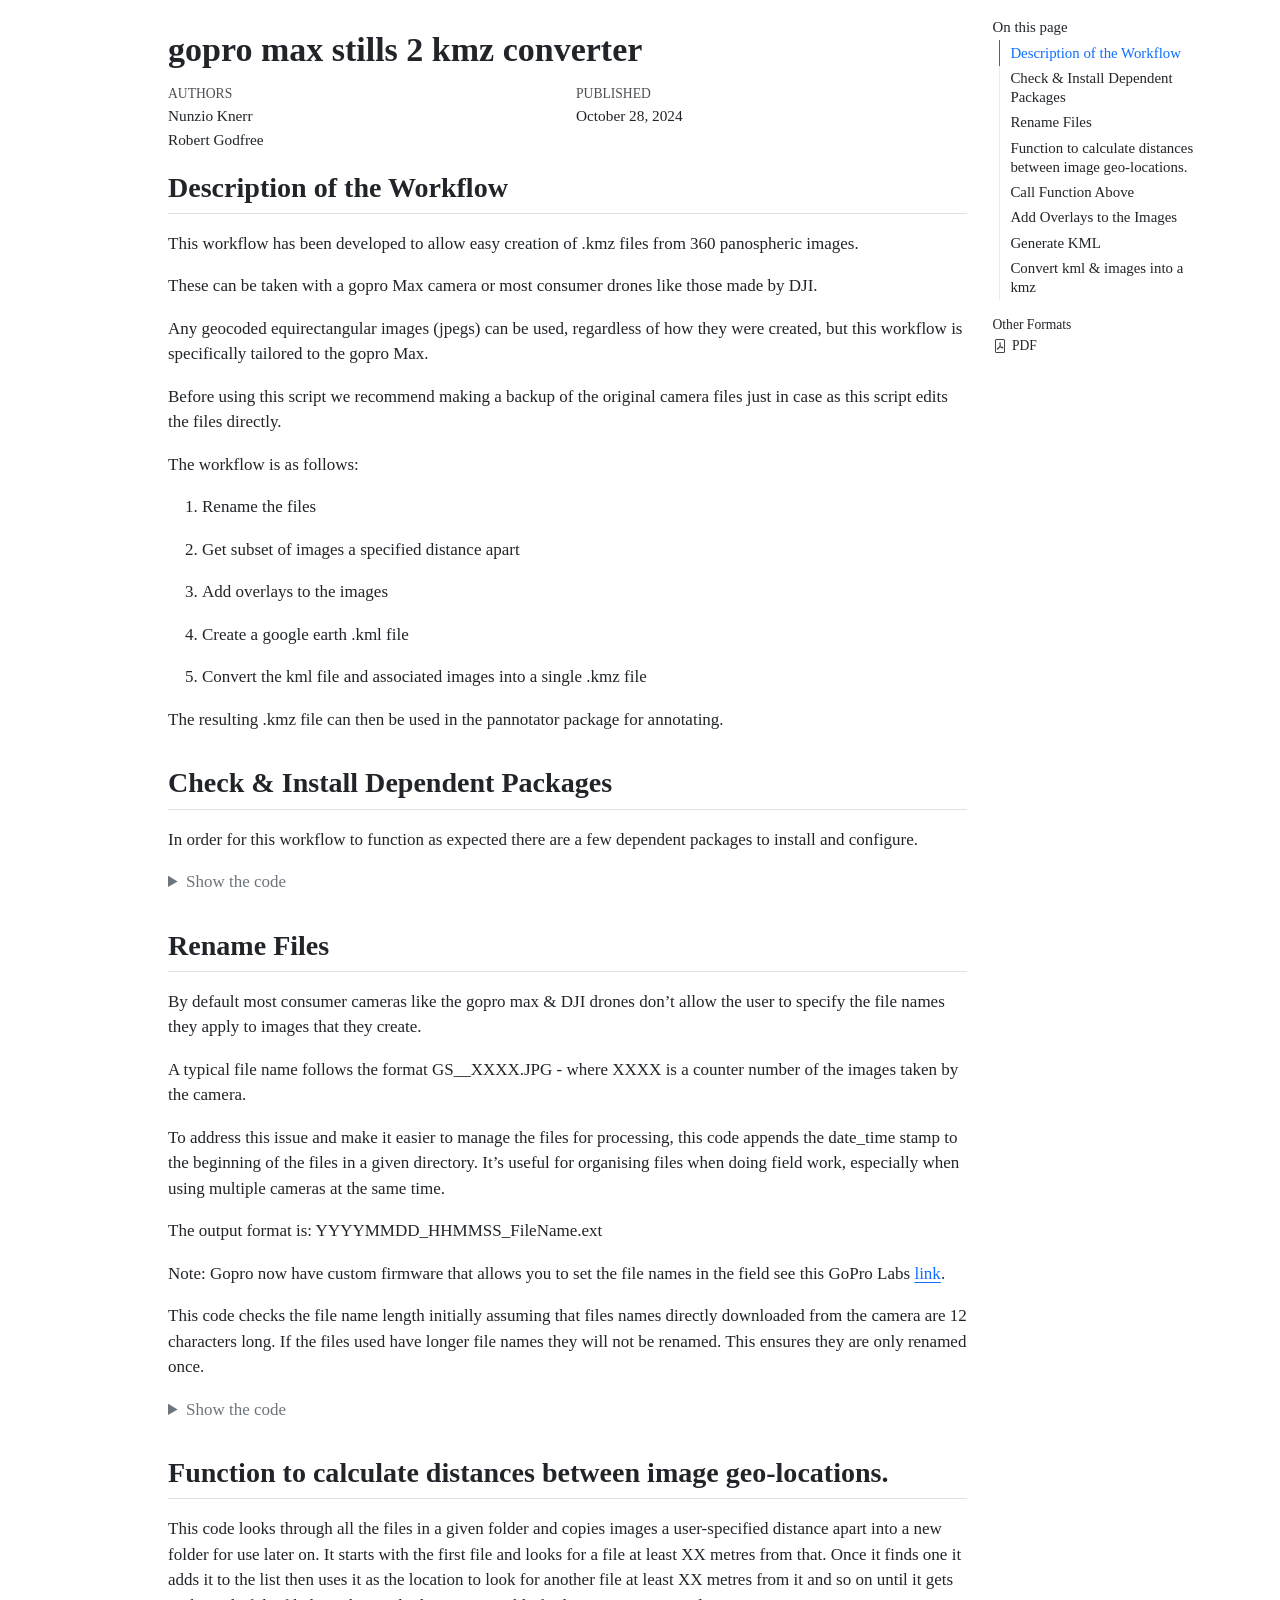
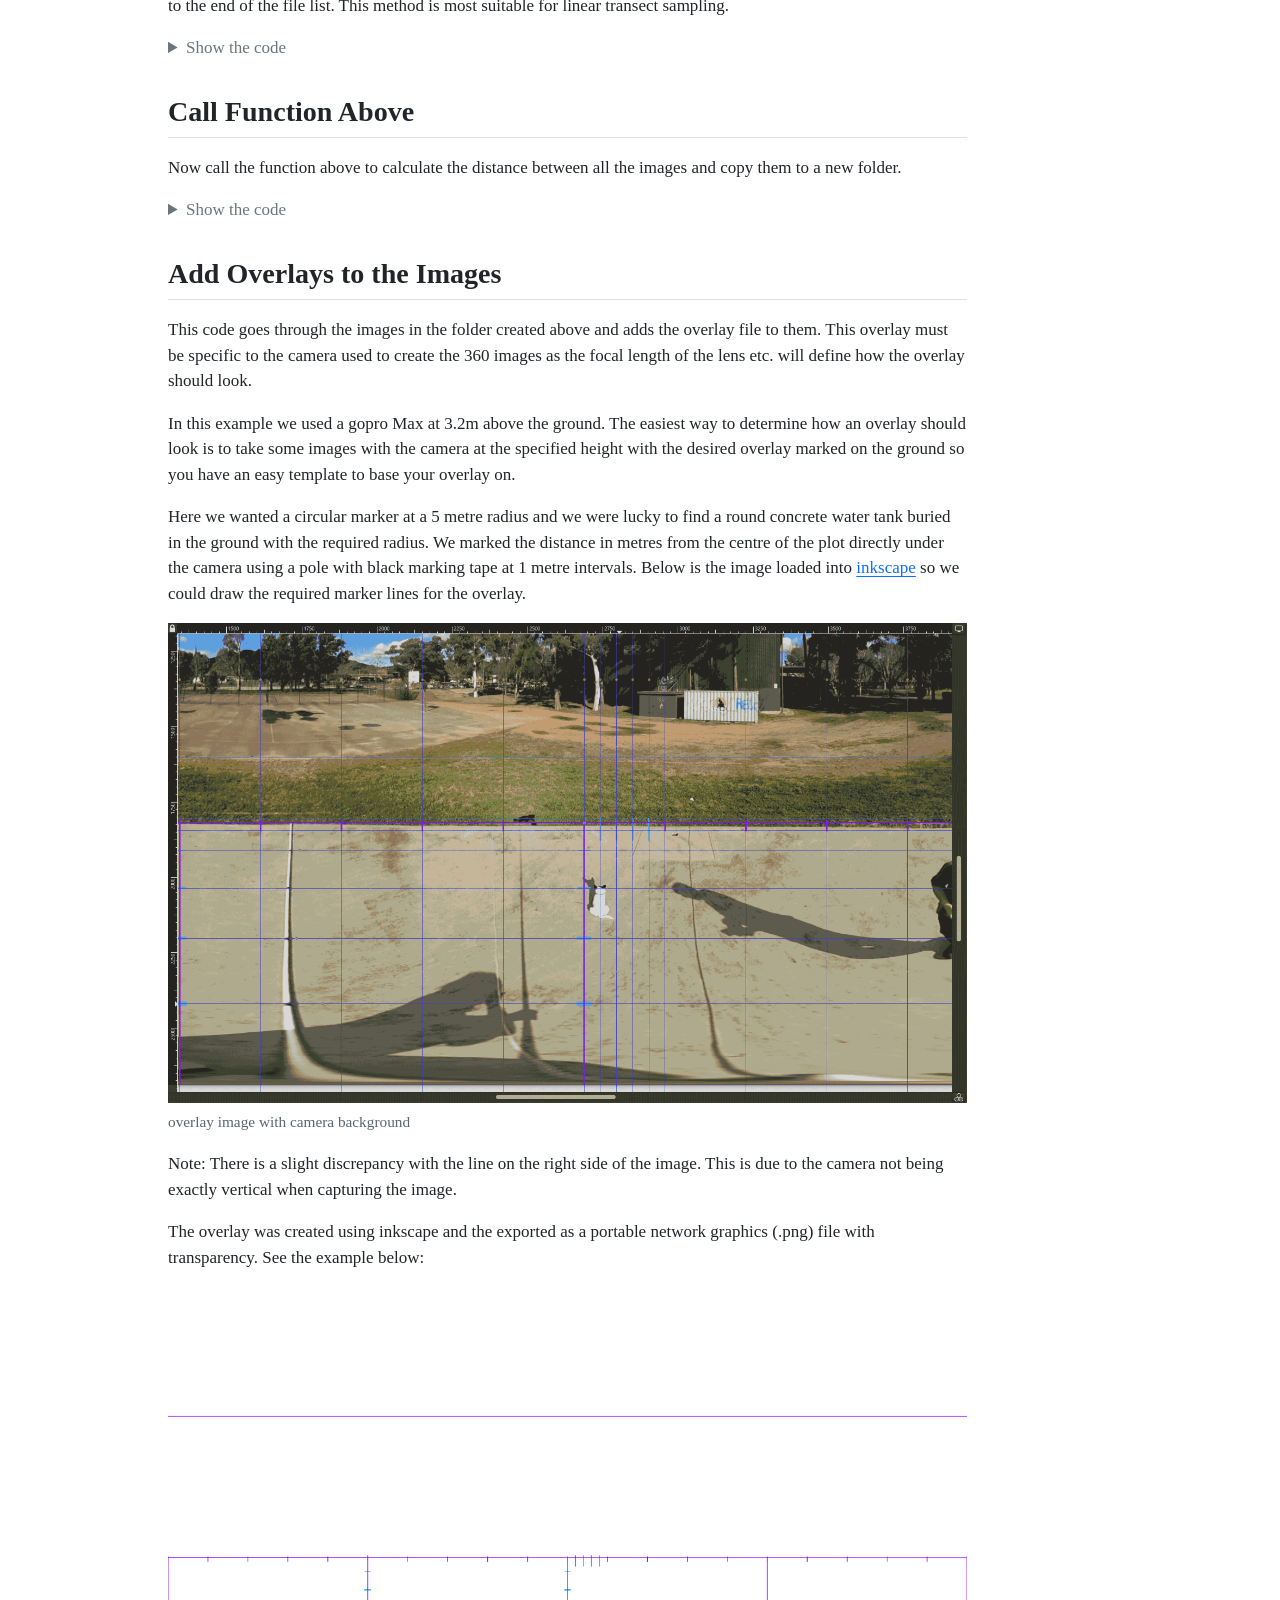
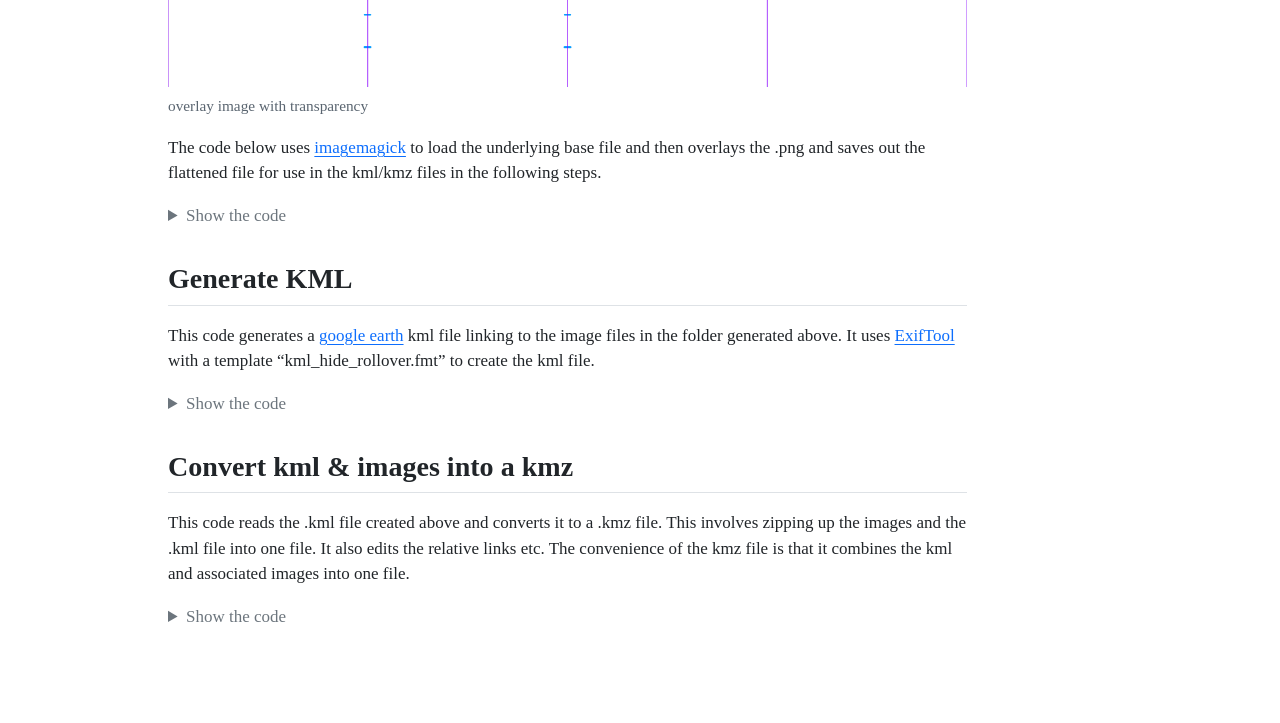
==== commit 57cd60ec: "minor edits to htmls" ====
--- a/docs/goproMaxStills2KmzConverter.html
+++ b/docs/goproMaxStills2KmzConverter.html
@@ -8,7 +8,7 @@
 
 <meta name="author" content="Nunzio Knerr">
 <meta name="author" content="Robert Godfree">
-<meta name="dcterms.date" content="2024-10-25">
+<meta name="dcterms.date" content="2024-10-28">
 
 <title>gopro max stills 2 kmz converter</title>
 <style>
@@ -152,7 +152,7 @@
     <div>
     <div class="quarto-title-meta-heading">Published</div>
     <div class="quarto-title-meta-contents">
-      <p class="date">October 25, 2024</p>
+      <p class="date">October 28, 2024</p>
     </div>
   </div>
   
@@ -168,10 +168,11 @@
 <h2 class="anchored" data-anchor-id="description-of-the-workflow">Description of the Workflow</h2>
 <p>This workflow has been developed to allow easy creation of .kmz files from 360 panospheric images.</p>
 <p>These can be taken with a gopro Max camera or most consumer drones like those made by DJI.</p>
-<p>Any geocoded equirectangular images (jpegs) can be used, regardless of how they were created.</p>
+<p>Any geocoded equirectangular images (jpegs) can be used, regardless of how they were created, but this workflow is specifically tailored to the gopro Max.</p>
+<p>Before using this script we recommend making a backup of the original camera files just in case as this script edits the files directly.</p>
 <p>The workflow is as follows:</p>
 <ol type="1">
-<li><p>Rename the files (this renames your original files, we suggest making a backup before using the workflow)</p></li>
+<li><p>Rename the files</p></li>
 <li><p>Get subset of images a specified distance apart</p></li>
 <li><p>Add overlays to the images</p></li>
 <li><p>Create a google earth .kml file</p></li>
@@ -225,60 +226,62 @@
 <p>A typical file name follows the format GS__XXXX.JPG - where XXXX is a counter number of the images taken by the camera.</p>
 <p>To address this issue and make it easier to manage the files for processing, this code appends the date_time stamp to the beginning of the files in a given directory. It’s useful for organising files when doing field work, especially when using multiple cameras at the same time.</p>
 <p>The output format is: YYYYMMDD_HHMMSS_FileName.ext</p>
-<p>Note: Gopro now have custom firmware that allows you to set the filenames in the field see this GoPro Labs <a href="https://gopro.github.io/labs/control/basename/">link</a>.</p>
+<p>Note: Gopro now have custom firmware that allows you to set the file names in the field see this GoPro Labs <a href="https://gopro.github.io/labs/control/basename/">link</a>.</p>
 <p>This code checks the file name length initially assuming that files names directly downloaded from the camera are 12 characters long. If the files used have longer file names they will not be renamed. This ensures they are only renamed once.</p>
 <div class="cell">
 <details class="code-fold">
 <summary>Show the code</summary>
 <div class="sourceCode cell-code" id="cb2"><pre class="sourceCode numberSource r number-lines code-with-copy"><code class="sourceCode r"><span id="cb2-1"><a href="#cb2-1"></a><span class="fu">library</span>(tcltk)</span>
 <span id="cb2-2"><a href="#cb2-2"></a><span class="fu">library</span>(exiftoolr)</span>
-<span id="cb2-3"><a href="#cb2-3"></a></span>
-<span id="cb2-4"><a href="#cb2-4"></a><span class="co">#This code uses tcltk to throw up a folder browser window for the user to select the directory with the gopro max files to be renamed</span></span>
-<span id="cb2-5"><a href="#cb2-5"></a>directory <span class="ot">&lt;-</span></span>
-<span id="cb2-6"><a href="#cb2-6"></a>  tcltk<span class="sc">::</span><span class="fu">tk_choose.dir</span>(<span class="at">default =</span> <span class="st">"gopro_images"</span>, <span class="at">caption =</span> <span class="st">"Select directory with files to process"</span>)</span>
-<span id="cb2-7"><a href="#cb2-7"></a><span class="co">#OR</span></span>
-<span id="cb2-8"><a href="#cb2-8"></a><span class="co">#directory &lt;- "C:/FolderToUse/"</span></span>
-<span id="cb2-9"><a href="#cb2-9"></a><span class="co">#file_extension &lt;- "\\.JPG$"</span></span>
-<span id="cb2-10"><a href="#cb2-10"></a>file_extension <span class="ot">&lt;-</span> <span class="st">"</span><span class="sc">\\</span><span class="st">.[Jj][Pp][Gg]$"</span></span>
-<span id="cb2-11"><a href="#cb2-11"></a></span>
-<span id="cb2-12"><a href="#cb2-12"></a>my_files <span class="ot">&lt;-</span></span>
-<span id="cb2-13"><a href="#cb2-13"></a>  <span class="fu">list.files</span>(</span>
-<span id="cb2-14"><a href="#cb2-14"></a>    directory,</span>
-<span id="cb2-15"><a href="#cb2-15"></a>    <span class="at">pattern =</span> <span class="fu">paste0</span>(<span class="st">"*"</span>, file_extension),</span>
-<span id="cb2-16"><a href="#cb2-16"></a>    <span class="at">all.files =</span> <span class="cn">FALSE</span>,</span>
-<span id="cb2-17"><a href="#cb2-17"></a>    <span class="at">full.names =</span> <span class="cn">TRUE</span></span>
-<span id="cb2-18"><a href="#cb2-18"></a>  )</span>
-<span id="cb2-19"><a href="#cb2-19"></a></span>
-<span id="cb2-20"><a href="#cb2-20"></a><span class="co">#read the exif information in the file to get the creation date</span></span>
-<span id="cb2-21"><a href="#cb2-21"></a>files_df <span class="ot">&lt;-</span></span>
-<span id="cb2-22"><a href="#cb2-22"></a>  exiftoolr<span class="sc">::</span><span class="fu">exif_read</span>(my_files, <span class="at">args =</span> <span class="fu">c</span>(<span class="st">"-G1"</span>, <span class="st">"-a"</span>, <span class="st">"-s"</span>))</span>
-<span id="cb2-23"><a href="#cb2-23"></a></span>
-<span id="cb2-24"><a href="#cb2-24"></a><span class="co">#Loop through the files and check to change files names</span></span>
-<span id="cb2-25"><a href="#cb2-25"></a><span class="co">#this checks if the files have already been changed by looking at the length of the file name.</span></span>
-<span id="cb2-26"><a href="#cb2-26"></a><span class="cf">for</span> (i <span class="cf">in</span> <span class="dv">1</span><span class="sc">:</span><span class="fu">nrow</span>(files_df)) {</span>
-<span id="cb2-27"><a href="#cb2-27"></a>  <span class="fu">print</span>(<span class="st">"Checking if camera file name has not been changed"</span>)</span>
-<span id="cb2-28"><a href="#cb2-28"></a>  <span class="cf">if</span> (<span class="fu">nchar</span>(files_df[i, <span class="st">"System:FileName"</span>]) <span class="sc">==</span> <span class="dv">12</span>) {</span>
-<span id="cb2-29"><a href="#cb2-29"></a>    <span class="fu">print</span>(<span class="st">"File appears to be 12 characters long"</span>)</span>
-<span id="cb2-30"><a href="#cb2-30"></a>    <span class="fu">print</span>(<span class="fu">paste0</span>(<span class="st">"SourceFile: "</span>, files_df[i, <span class="st">"SourceFile"</span>]))</span>
-<span id="cb2-31"><a href="#cb2-31"></a>    origFullFileName <span class="ot">&lt;-</span> <span class="fu">paste0</span>(files_df[i, <span class="st">"SourceFile"</span>])</span>
-<span id="cb2-32"><a href="#cb2-32"></a>    createDate <span class="ot">&lt;-</span> <span class="fu">paste0</span>(files_df[i, <span class="st">"ExifIFD:DateTimeOriginal"</span>])</span>
-<span id="cb2-33"><a href="#cb2-33"></a>    <span class="fu">print</span>(<span class="fu">paste0</span>(<span class="st">"CreateDate: "</span>, createDate))</span>
-<span id="cb2-34"><a href="#cb2-34"></a>    formattedCreateDate <span class="ot">&lt;-</span> stringr<span class="sc">::</span><span class="fu">str_replace_all</span>(createDate, <span class="st">":"</span>, <span class="st">""</span>)</span>
-<span id="cb2-35"><a href="#cb2-35"></a>    formattedCreateDate <span class="ot">&lt;-</span> stringr<span class="sc">::</span><span class="fu">str_replace_all</span>(formattedCreateDate, <span class="st">" "</span>, <span class="st">"_"</span>)</span>
-<span id="cb2-36"><a href="#cb2-36"></a>    <span class="fu">print</span>(<span class="fu">paste0</span>(<span class="st">"formattedCreateDate: "</span>, formattedCreateDate))</span>
-<span id="cb2-37"><a href="#cb2-37"></a>    file_ext <span class="ot">&lt;-</span> <span class="fu">tolower</span>(tools<span class="sc">::</span><span class="fu">file_ext</span>(files_df[i, <span class="st">"System:FileName"</span>]))</span>
-<span id="cb2-38"><a href="#cb2-38"></a>    newFileName <span class="ot">&lt;-</span> <span class="fu">paste0</span>(files_df[i, <span class="st">"System:Directory"</span>], <span class="st">"/"</span>, formattedCreateDate,<span class="st">"_"</span>,tools<span class="sc">::</span><span class="fu">file_path_sans_ext</span>(<span class="fu">basename</span>(files_df[i, <span class="st">"System:FileName"</span>])), <span class="st">"."</span>,file_ext)</span>
-<span id="cb2-39"><a href="#cb2-39"></a>    <span class="fu">print</span>(<span class="fu">paste0</span>(<span class="st">"newFileName: "</span>, newFileName))</span>
-<span id="cb2-40"><a href="#cb2-40"></a>    <span class="fu">file.rename</span>(<span class="at">from =</span> origFullFileName, <span class="at">to =</span> newFileName)</span>
-<span id="cb2-41"><a href="#cb2-41"></a>    <span class="fu">print</span>(<span class="st">"File name changed"</span>)</span>
-<span id="cb2-42"><a href="#cb2-42"></a>  } <span class="cf">else</span> {</span>
-<span id="cb2-43"><a href="#cb2-43"></a>    <span class="fu">print</span>(</span>
-<span id="cb2-44"><a href="#cb2-44"></a>      <span class="st">"It appears that the files have already been renamed as it's greater than 12 characters long"</span></span>
-<span id="cb2-45"><a href="#cb2-45"></a>    )</span>
-<span id="cb2-46"><a href="#cb2-46"></a>    <span class="fu">print</span>(<span class="fu">paste0</span>(<span class="st">"SourceFile: "</span>, files_df[i, <span class="st">"SourceFile"</span>]))</span>
-<span id="cb2-47"><a href="#cb2-47"></a>  }</span>
-<span id="cb2-48"><a href="#cb2-48"></a>  </span>
-<span id="cb2-49"><a href="#cb2-49"></a>}</span></code><button title="Copy to Clipboard" class="code-copy-button"><i class="bi"></i></button></pre></div>
+<span id="cb2-3"><a href="#cb2-3"></a><span class="fu">library</span>(stringr)</span>
+<span id="cb2-4"><a href="#cb2-4"></a><span class="fu">library</span>(tools)</span>
+<span id="cb2-5"><a href="#cb2-5"></a></span>
+<span id="cb2-6"><a href="#cb2-6"></a><span class="co">#This code uses tcltk to throw up a folder browser window for the user to select the directory with the gopro max files to be renamed</span></span>
+<span id="cb2-7"><a href="#cb2-7"></a>directory <span class="ot">&lt;-</span></span>
+<span id="cb2-8"><a href="#cb2-8"></a>  tcltk<span class="sc">::</span><span class="fu">tk_choose.dir</span>(<span class="at">default =</span> <span class="st">"gopro_images"</span>, <span class="at">caption =</span> <span class="st">"Select directory with files to process"</span>)</span>
+<span id="cb2-9"><a href="#cb2-9"></a><span class="co">#OR</span></span>
+<span id="cb2-10"><a href="#cb2-10"></a><span class="co">#directory &lt;- "C:/FolderToUse/"</span></span>
+<span id="cb2-11"><a href="#cb2-11"></a><span class="co">#file_extension &lt;- "\\.JPG$"</span></span>
+<span id="cb2-12"><a href="#cb2-12"></a>file_extension <span class="ot">&lt;-</span> <span class="st">"</span><span class="sc">\\</span><span class="st">.[Jj][Pp][Gg]$"</span></span>
+<span id="cb2-13"><a href="#cb2-13"></a></span>
+<span id="cb2-14"><a href="#cb2-14"></a>my_files <span class="ot">&lt;-</span></span>
+<span id="cb2-15"><a href="#cb2-15"></a>  <span class="fu">list.files</span>(</span>
+<span id="cb2-16"><a href="#cb2-16"></a>    directory,</span>
+<span id="cb2-17"><a href="#cb2-17"></a>    <span class="at">pattern =</span> <span class="fu">paste0</span>(<span class="st">"*"</span>, file_extension),</span>
+<span id="cb2-18"><a href="#cb2-18"></a>    <span class="at">all.files =</span> <span class="cn">FALSE</span>,</span>
+<span id="cb2-19"><a href="#cb2-19"></a>    <span class="at">full.names =</span> <span class="cn">TRUE</span></span>
+<span id="cb2-20"><a href="#cb2-20"></a>  )</span>
+<span id="cb2-21"><a href="#cb2-21"></a></span>
+<span id="cb2-22"><a href="#cb2-22"></a><span class="co">#read the exif information in the file to get the creation date</span></span>
+<span id="cb2-23"><a href="#cb2-23"></a>files_df <span class="ot">&lt;-</span></span>
+<span id="cb2-24"><a href="#cb2-24"></a>  exiftoolr<span class="sc">::</span><span class="fu">exif_read</span>(my_files, <span class="at">args =</span> <span class="fu">c</span>(<span class="st">"-G1"</span>, <span class="st">"-a"</span>, <span class="st">"-s"</span>))</span>
+<span id="cb2-25"><a href="#cb2-25"></a></span>
+<span id="cb2-26"><a href="#cb2-26"></a><span class="co">#Loop through the files and check to change files names</span></span>
+<span id="cb2-27"><a href="#cb2-27"></a><span class="co">#this checks if the files have already been changed by looking at the length of the file name.</span></span>
+<span id="cb2-28"><a href="#cb2-28"></a><span class="cf">for</span> (i <span class="cf">in</span> <span class="dv">1</span><span class="sc">:</span><span class="fu">nrow</span>(files_df)) {</span>
+<span id="cb2-29"><a href="#cb2-29"></a>  <span class="fu">print</span>(<span class="st">"Checking if camera file name has not been changed"</span>)</span>
+<span id="cb2-30"><a href="#cb2-30"></a>  <span class="cf">if</span> (<span class="fu">nchar</span>(files_df[i, <span class="st">"System:FileName"</span>]) <span class="sc">==</span> <span class="dv">12</span>) {</span>
+<span id="cb2-31"><a href="#cb2-31"></a>    <span class="fu">print</span>(<span class="st">"File appears to be 12 characters long"</span>)</span>
+<span id="cb2-32"><a href="#cb2-32"></a>    <span class="fu">print</span>(<span class="fu">paste0</span>(<span class="st">"SourceFile: "</span>, files_df[i, <span class="st">"SourceFile"</span>]))</span>
+<span id="cb2-33"><a href="#cb2-33"></a>    origFullFileName <span class="ot">&lt;-</span> <span class="fu">paste0</span>(files_df[i, <span class="st">"SourceFile"</span>])</span>
+<span id="cb2-34"><a href="#cb2-34"></a>    createDate <span class="ot">&lt;-</span> <span class="fu">paste0</span>(files_df[i, <span class="st">"ExifIFD:DateTimeOriginal"</span>])</span>
+<span id="cb2-35"><a href="#cb2-35"></a>    <span class="fu">print</span>(<span class="fu">paste0</span>(<span class="st">"CreateDate: "</span>, createDate))</span>
+<span id="cb2-36"><a href="#cb2-36"></a>    formattedCreateDate <span class="ot">&lt;-</span> stringr<span class="sc">::</span><span class="fu">str_replace_all</span>(createDate, <span class="st">":"</span>, <span class="st">""</span>)</span>
+<span id="cb2-37"><a href="#cb2-37"></a>    formattedCreateDate <span class="ot">&lt;-</span> stringr<span class="sc">::</span><span class="fu">str_replace_all</span>(formattedCreateDate, <span class="st">" "</span>, <span class="st">"_"</span>)</span>
+<span id="cb2-38"><a href="#cb2-38"></a>    <span class="fu">print</span>(<span class="fu">paste0</span>(<span class="st">"formattedCreateDate: "</span>, formattedCreateDate))</span>
+<span id="cb2-39"><a href="#cb2-39"></a>    file_ext <span class="ot">&lt;-</span> <span class="fu">tolower</span>(tools<span class="sc">::</span><span class="fu">file_ext</span>(files_df[i, <span class="st">"System:FileName"</span>]))</span>
+<span id="cb2-40"><a href="#cb2-40"></a>    newFileName <span class="ot">&lt;-</span> <span class="fu">paste0</span>(files_df[i, <span class="st">"System:Directory"</span>], <span class="st">"/"</span>, formattedCreateDate,<span class="st">"_"</span>,tools<span class="sc">::</span><span class="fu">file_path_sans_ext</span>(<span class="fu">basename</span>(files_df[i, <span class="st">"System:FileName"</span>])), <span class="st">"."</span>,file_ext)</span>
+<span id="cb2-41"><a href="#cb2-41"></a>    <span class="fu">print</span>(<span class="fu">paste0</span>(<span class="st">"newFileName: "</span>, newFileName))</span>
+<span id="cb2-42"><a href="#cb2-42"></a>    <span class="fu">file.rename</span>(<span class="at">from =</span> origFullFileName, <span class="at">to =</span> newFileName)</span>
+<span id="cb2-43"><a href="#cb2-43"></a>    <span class="fu">print</span>(<span class="st">"File name changed"</span>)</span>
+<span id="cb2-44"><a href="#cb2-44"></a>  } <span class="cf">else</span> {</span>
+<span id="cb2-45"><a href="#cb2-45"></a>    <span class="fu">print</span>(</span>
+<span id="cb2-46"><a href="#cb2-46"></a>      <span class="st">"It appears that the files have already been renamed as it's greater than 12 characters long"</span></span>
+<span id="cb2-47"><a href="#cb2-47"></a>    )</span>
+<span id="cb2-48"><a href="#cb2-48"></a>    <span class="fu">print</span>(<span class="fu">paste0</span>(<span class="st">"SourceFile: "</span>, files_df[i, <span class="st">"SourceFile"</span>]))</span>
+<span id="cb2-49"><a href="#cb2-49"></a>  }</span>
+<span id="cb2-50"><a href="#cb2-50"></a>  </span>
+<span id="cb2-51"><a href="#cb2-51"></a>}</span></code><button title="Copy to Clipboard" class="code-copy-button"><i class="bi"></i></button></pre></div>
 </details>
 </div>
 </section>
@@ -375,43 +378,46 @@
 </section>
 <section id="call-function-above" class="level2">
 <h2 class="anchored" data-anchor-id="call-function-above">Call Function Above</h2>
-<p>Now call the function above to calculate the distance between all the images and copy them to a new folder</p>
+<p>Now call the function above to calculate the distance between all the images and copy them to a new folder.</p>
 <div class="cell">
 <details class="code-fold">
 <summary>Show the code</summary>
-<div class="sourceCode cell-code" id="cb4"><pre class="sourceCode numberSource r number-lines code-with-copy"><code class="sourceCode r"><span id="cb4-1"><a href="#cb4-1"></a><span class="cf">if</span> (<span class="sc">!</span><span class="fu">exists</span>(<span class="st">"directory"</span>)) {</span>
-<span id="cb4-2"><a href="#cb4-2"></a>  directory <span class="ot">&lt;-</span></span>
-<span id="cb4-3"><a href="#cb4-3"></a>    tcltk<span class="sc">::</span><span class="fu">tk_choose.dir</span>(<span class="at">default =</span> <span class="st">""</span>, <span class="at">caption =</span> <span class="st">"Select directory with files to process"</span>)</span>
-<span id="cb4-4"><a href="#cb4-4"></a>}</span>
-<span id="cb4-5"><a href="#cb4-5"></a></span>
-<span id="cb4-6"><a href="#cb4-6"></a>file_extension <span class="ot">&lt;-</span> <span class="st">"</span><span class="sc">\\</span><span class="st">.jpg$"</span></span>
-<span id="cb4-7"><a href="#cb4-7"></a></span>
-<span id="cb4-8"><a href="#cb4-8"></a>my_files <span class="ot">&lt;-</span></span>
-<span id="cb4-9"><a href="#cb4-9"></a>  <span class="fu">list.files</span>(</span>
-<span id="cb4-10"><a href="#cb4-10"></a>    directory,</span>
-<span id="cb4-11"><a href="#cb4-11"></a>    <span class="at">pattern =</span> <span class="fu">paste0</span>(file_extension),</span>
-<span id="cb4-12"><a href="#cb4-12"></a>    <span class="at">all.files =</span> <span class="cn">FALSE</span>,</span>
-<span id="cb4-13"><a href="#cb4-13"></a>    <span class="at">full.names =</span> <span class="cn">TRUE</span></span>
-<span id="cb4-14"><a href="#cb4-14"></a>  )</span>
-<span id="cb4-15"><a href="#cb4-15"></a></span>
-<span id="cb4-16"><a href="#cb4-16"></a>image_files_df <span class="ot">&lt;-</span></span>
-<span id="cb4-17"><a href="#cb4-17"></a>  exiftoolr<span class="sc">::</span><span class="fu">exif_read</span>(my_files, <span class="at">args =</span> <span class="fu">c</span>(<span class="st">"-G1"</span>, <span class="st">"-a"</span>, <span class="st">"-s"</span>))</span>
+<div class="sourceCode cell-code" id="cb4"><pre class="sourceCode numberSource r number-lines code-with-copy"><code class="sourceCode r"><span id="cb4-1"><a href="#cb4-1"></a><span class="fu">library</span>(tcltk)</span>
+<span id="cb4-2"><a href="#cb4-2"></a><span class="fu">library</span>(exiftoolr)</span>
+<span id="cb4-3"><a href="#cb4-3"></a></span>
+<span id="cb4-4"><a href="#cb4-4"></a><span class="cf">if</span> (<span class="sc">!</span><span class="fu">exists</span>(<span class="st">"directory"</span>)) {</span>
+<span id="cb4-5"><a href="#cb4-5"></a>  directory <span class="ot">&lt;-</span></span>
+<span id="cb4-6"><a href="#cb4-6"></a>    tcltk<span class="sc">::</span><span class="fu">tk_choose.dir</span>(<span class="at">default =</span> <span class="st">""</span>, <span class="at">caption =</span> <span class="st">"Select directory with files to process"</span>)</span>
+<span id="cb4-7"><a href="#cb4-7"></a>}</span>
+<span id="cb4-8"><a href="#cb4-8"></a></span>
+<span id="cb4-9"><a href="#cb4-9"></a>file_extension <span class="ot">&lt;-</span> <span class="st">"</span><span class="sc">\\</span><span class="st">.jpg$"</span></span>
+<span id="cb4-10"><a href="#cb4-10"></a></span>
+<span id="cb4-11"><a href="#cb4-11"></a>my_files <span class="ot">&lt;-</span></span>
+<span id="cb4-12"><a href="#cb4-12"></a>  <span class="fu">list.files</span>(</span>
+<span id="cb4-13"><a href="#cb4-13"></a>    directory,</span>
+<span id="cb4-14"><a href="#cb4-14"></a>    <span class="at">pattern =</span> <span class="fu">paste0</span>(file_extension),</span>
+<span id="cb4-15"><a href="#cb4-15"></a>    <span class="at">all.files =</span> <span class="cn">FALSE</span>,</span>
+<span id="cb4-16"><a href="#cb4-16"></a>    <span class="at">full.names =</span> <span class="cn">TRUE</span></span>
+<span id="cb4-17"><a href="#cb4-17"></a>  )</span>
 <span id="cb4-18"><a href="#cb4-18"></a></span>
-<span id="cb4-19"><a href="#cb4-19"></a><span class="co">#View(image_files_df)</span></span>
-<span id="cb4-20"><a href="#cb4-20"></a></span>
-<span id="cb4-21"><a href="#cb4-21"></a>gpx_locs <span class="ot">&lt;-</span></span>
-<span id="cb4-22"><a href="#cb4-22"></a>  <span class="fu">as.data.frame</span>(image_files_df[, <span class="fu">c</span>(</span>
-<span id="cb4-23"><a href="#cb4-23"></a>    <span class="st">"SourceFile"</span>,</span>
-<span id="cb4-24"><a href="#cb4-24"></a>    <span class="st">"System:Directory"</span>,</span>
-<span id="cb4-25"><a href="#cb4-25"></a>    <span class="st">"Composite:GPSLatitude"</span>,</span>
-<span id="cb4-26"><a href="#cb4-26"></a>    <span class="st">"Composite:GPSLongitude"</span></span>
-<span id="cb4-27"><a href="#cb4-27"></a>  )])</span>
-<span id="cb4-28"><a href="#cb4-28"></a></span>
-<span id="cb4-29"><a href="#cb4-29"></a><span class="co">#View(gpx_locs)</span></span>
-<span id="cb4-30"><a href="#cb4-30"></a></span>
-<span id="cb4-31"><a href="#cb4-31"></a>metresBetweenEachImageWanted <span class="ot">&lt;-</span> <span class="dv">1</span></span>
-<span id="cb4-32"><a href="#cb4-32"></a></span>
-<span id="cb4-33"><a href="#cb4-33"></a><span class="fu">findImagesEveryXmetres</span>(<span class="at">my_gpx_locs =</span> gpx_locs, <span class="at">metresToNextImage =</span> metresBetweenEachImageWanted)</span></code><button title="Copy to Clipboard" class="code-copy-button"><i class="bi"></i></button></pre></div>
+<span id="cb4-19"><a href="#cb4-19"></a>image_files_df <span class="ot">&lt;-</span></span>
+<span id="cb4-20"><a href="#cb4-20"></a>  exiftoolr<span class="sc">::</span><span class="fu">exif_read</span>(my_files, <span class="at">args =</span> <span class="fu">c</span>(<span class="st">"-G1"</span>, <span class="st">"-a"</span>, <span class="st">"-s"</span>))</span>
+<span id="cb4-21"><a href="#cb4-21"></a></span>
+<span id="cb4-22"><a href="#cb4-22"></a><span class="co">#View(image_files_df)</span></span>
+<span id="cb4-23"><a href="#cb4-23"></a></span>
+<span id="cb4-24"><a href="#cb4-24"></a>gpx_locs <span class="ot">&lt;-</span></span>
+<span id="cb4-25"><a href="#cb4-25"></a>  <span class="fu">as.data.frame</span>(image_files_df[, <span class="fu">c</span>(</span>
+<span id="cb4-26"><a href="#cb4-26"></a>    <span class="st">"SourceFile"</span>,</span>
+<span id="cb4-27"><a href="#cb4-27"></a>    <span class="st">"System:Directory"</span>,</span>
+<span id="cb4-28"><a href="#cb4-28"></a>    <span class="st">"Composite:GPSLatitude"</span>,</span>
+<span id="cb4-29"><a href="#cb4-29"></a>    <span class="st">"Composite:GPSLongitude"</span></span>
+<span id="cb4-30"><a href="#cb4-30"></a>  )])</span>
+<span id="cb4-31"><a href="#cb4-31"></a></span>
+<span id="cb4-32"><a href="#cb4-32"></a><span class="co">#View(gpx_locs)</span></span>
+<span id="cb4-33"><a href="#cb4-33"></a></span>
+<span id="cb4-34"><a href="#cb4-34"></a>metresBetweenEachImageWanted <span class="ot">&lt;-</span> <span class="dv">10</span></span>
+<span id="cb4-35"><a href="#cb4-35"></a></span>
+<span id="cb4-36"><a href="#cb4-36"></a><span class="fu">findImagesEveryXmetres</span>(<span class="at">my_gpx_locs =</span> gpx_locs, <span class="at">metresToNextImage =</span> metresBetweenEachImageWanted)</span></code><button title="Copy to Clipboard" class="code-copy-button"><i class="bi"></i></button></pre></div>
 </details>
 </div>
 </section>
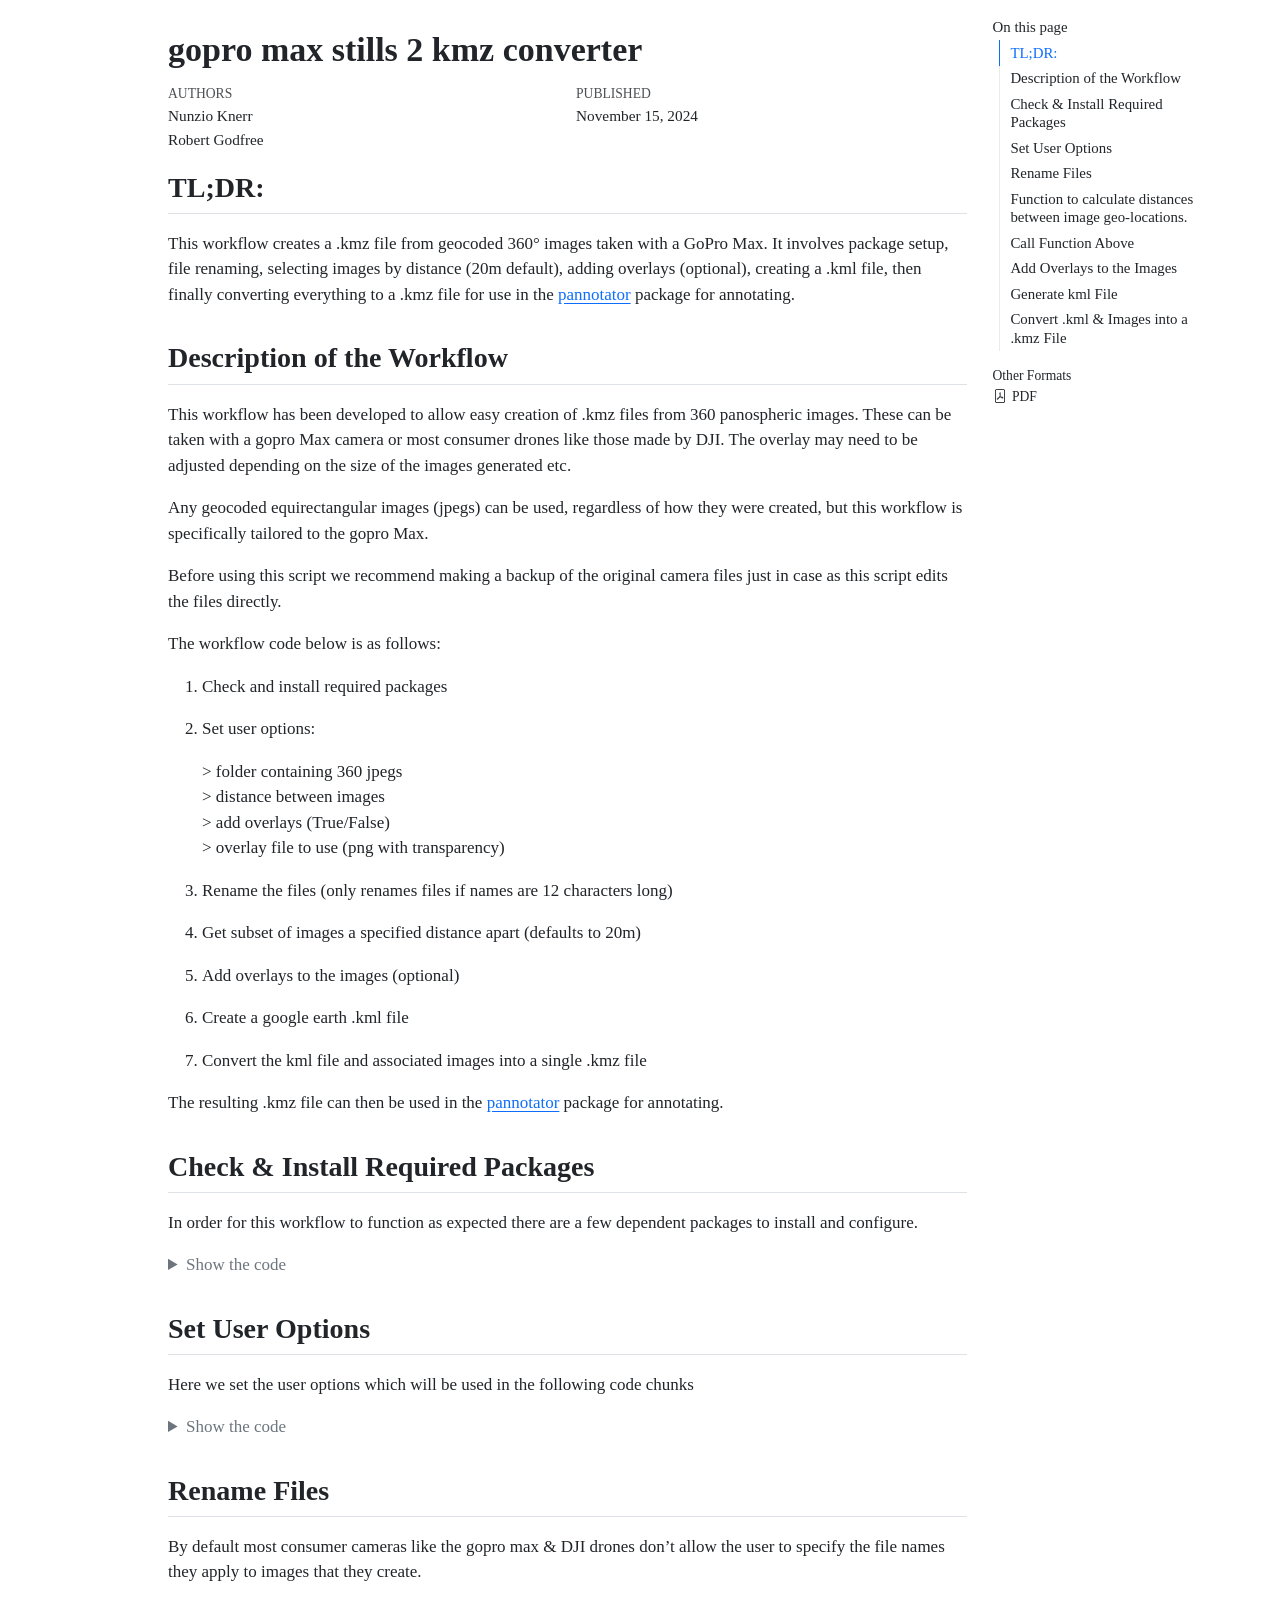
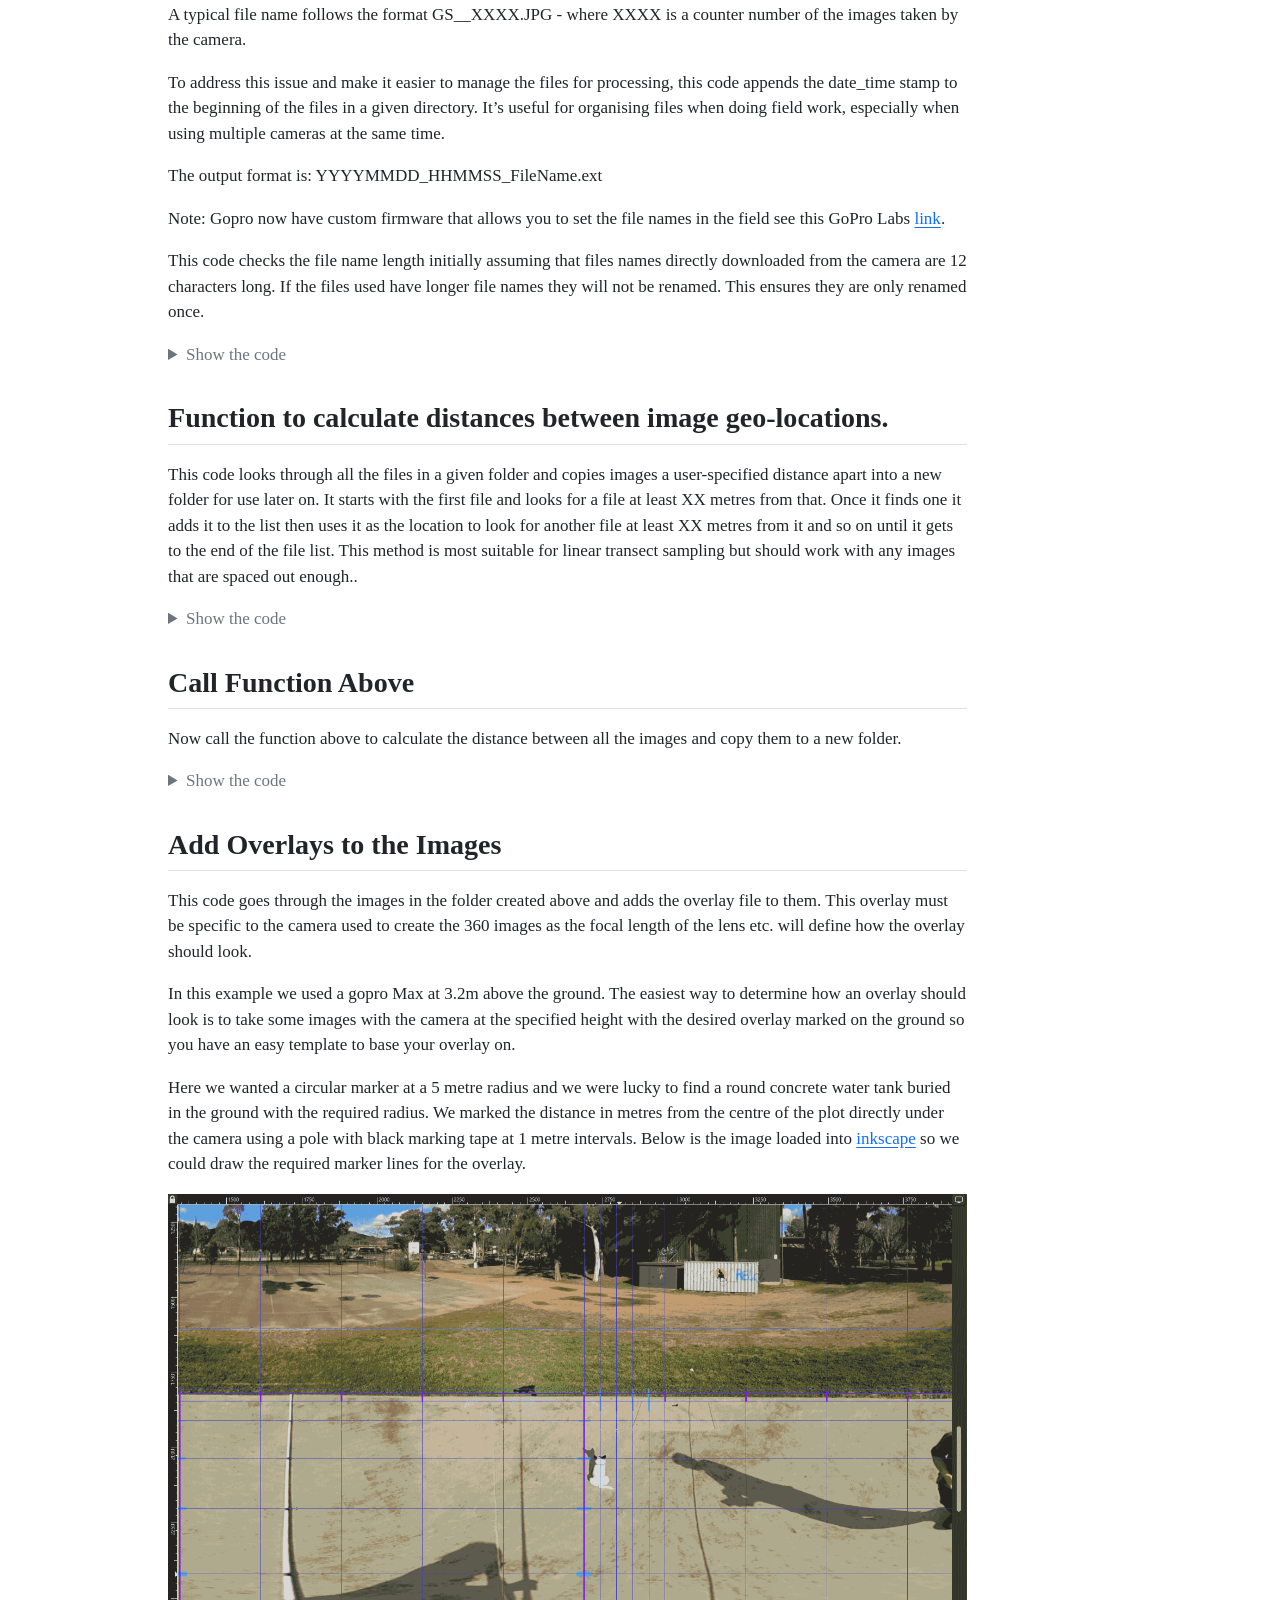
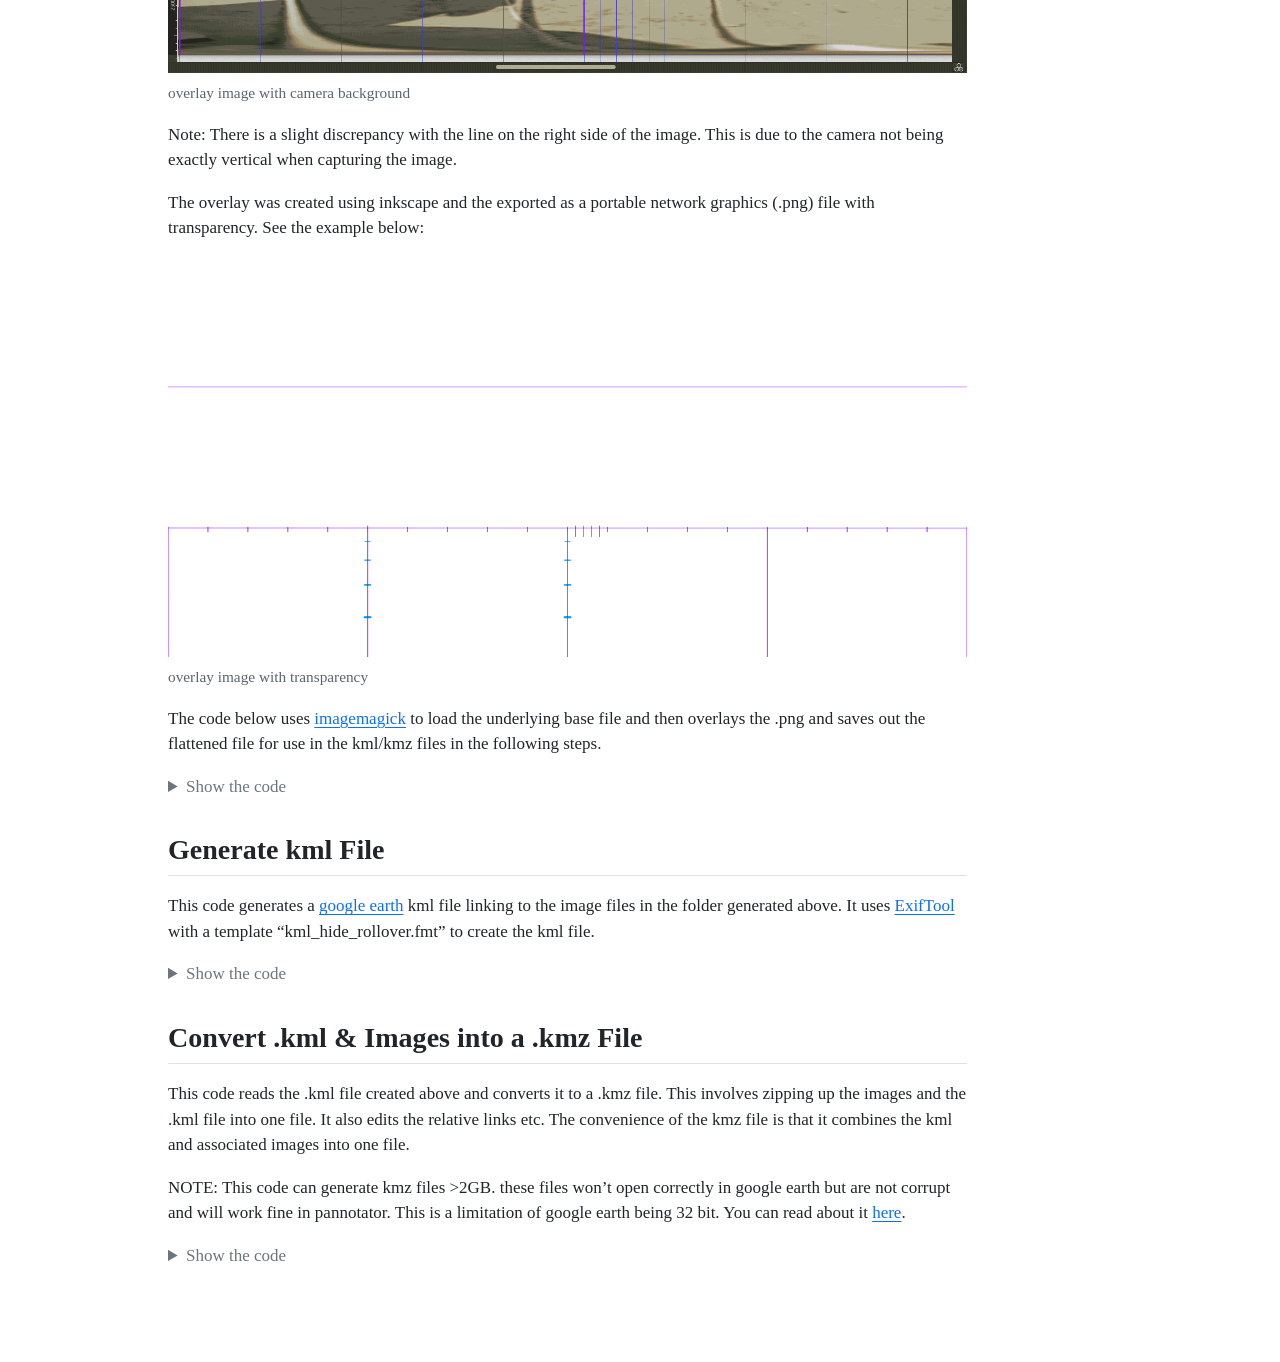
==== commit 74e3821f: "Final changes for MEE publication" ====
--- a/docs/goproMaxStills2KmzConverter.html
+++ b/docs/goproMaxStills2KmzConverter.html
@@ -8,7 +8,7 @@
 
 <meta name="author" content="Nunzio Knerr">
 <meta name="author" content="Robert Godfree">
-<meta name="dcterms.date" content="2024-10-28">
+<meta name="dcterms.date" content="2024-11-15">
 
 <title>gopro max stills 2 kmz converter</title>
 <style>
@@ -118,14 +118,16 @@
     <h2 id="toc-title">On this page</h2>
    
   <ul>
-  <li><a href="#description-of-the-workflow" id="toc-description-of-the-workflow" class="nav-link active" data-scroll-target="#description-of-the-workflow">Description of the Workflow</a></li>
-  <li><a href="#check-install-dependent-packages" id="toc-check-install-dependent-packages" class="nav-link" data-scroll-target="#check-install-dependent-packages">Check &amp; Install Dependent Packages</a></li>
+  <li><a href="#tldr" id="toc-tldr" class="nav-link active" data-scroll-target="#tldr">TL;DR:</a></li>
+  <li><a href="#description-of-the-workflow" id="toc-description-of-the-workflow" class="nav-link" data-scroll-target="#description-of-the-workflow">Description of the Workflow</a></li>
+  <li><a href="#check-install-required-packages" id="toc-check-install-required-packages" class="nav-link" data-scroll-target="#check-install-required-packages">Check &amp; Install Required Packages</a></li>
+  <li><a href="#set-user-options" id="toc-set-user-options" class="nav-link" data-scroll-target="#set-user-options">Set User Options</a></li>
   <li><a href="#rename-files" id="toc-rename-files" class="nav-link" data-scroll-target="#rename-files">Rename Files</a></li>
   <li><a href="#function-to-calculate-distances-between-image-geo-locations." id="toc-function-to-calculate-distances-between-image-geo-locations." class="nav-link" data-scroll-target="#function-to-calculate-distances-between-image-geo-locations.">Function to calculate distances between image geo-locations.</a></li>
   <li><a href="#call-function-above" id="toc-call-function-above" class="nav-link" data-scroll-target="#call-function-above">Call Function Above</a></li>
   <li><a href="#add-overlays-to-the-images" id="toc-add-overlays-to-the-images" class="nav-link" data-scroll-target="#add-overlays-to-the-images">Add Overlays to the Images</a></li>
-  <li><a href="#generate-kml" id="toc-generate-kml" class="nav-link" data-scroll-target="#generate-kml">Generate KML</a></li>
-  <li><a href="#convert-kml-images-into-a-kmz" id="toc-convert-kml-images-into-a-kmz" class="nav-link" data-scroll-target="#convert-kml-images-into-a-kmz">Convert kml &amp; images into a kmz</a></li>
+  <li><a href="#generate-kml-file" id="toc-generate-kml-file" class="nav-link" data-scroll-target="#generate-kml-file">Generate kml File</a></li>
+  <li><a href="#convert-.kml-images-into-a-.kmz-file" id="toc-convert-.kml-images-into-a-.kmz-file" class="nav-link" data-scroll-target="#convert-.kml-images-into-a-.kmz-file">Convert .kml &amp; Images into a .kmz File</a></li>
   </ul>
 <div class="quarto-alternate-formats"><h2>Other Formats</h2><ul><li><a href="goproMaxStills2KmzConverter.pdf"><i class="bi bi-file-pdf"></i>PDF</a></li></ul></div></nav>
     </div>
@@ -152,7 +154,7 @@
     <div>
     <div class="quarto-title-meta-heading">Published</div>
     <div class="quarto-title-meta-contents">
-      <p class="date">October 28, 2024</p>
+      <p class="date">November 15, 2024</p>
     </div>
   </div>
   
@@ -164,30 +166,39 @@
 </header>
 
 
+<section id="tldr" class="level2">
+<h2 class="anchored" data-anchor-id="tldr">TL;DR:</h2>
+<p>This workflow creates a .kmz file from geocoded 360° images taken with a GoPro Max. It involves package setup, file renaming, selecting images by distance (20m default), adding overlays (optional), creating a .kml file, then finally converting everything to a .kmz file for use in the <a href="https://cran.r-project.org/web/packages/pannotator/index.html">pannotator</a> package for annotating.</p>
+</section>
 <section id="description-of-the-workflow" class="level2">
 <h2 class="anchored" data-anchor-id="description-of-the-workflow">Description of the Workflow</h2>
-<p>This workflow has been developed to allow easy creation of .kmz files from 360 panospheric images.</p>
-<p>These can be taken with a gopro Max camera or most consumer drones like those made by DJI.</p>
+<p>This workflow has been developed to allow easy creation of .kmz files from 360 panospheric images. These can be taken with a gopro Max camera or most consumer drones like those made by DJI. The overlay may need to be adjusted depending on the size of the images generated etc.</p>
 <p>Any geocoded equirectangular images (jpegs) can be used, regardless of how they were created, but this workflow is specifically tailored to the gopro Max.</p>
 <p>Before using this script we recommend making a backup of the original camera files just in case as this script edits the files directly.</p>
-<p>The workflow is as follows:</p>
+<p>The workflow code below is as follows:</p>
 <ol type="1">
-<li><p>Rename the files</p></li>
-<li><p>Get subset of images a specified distance apart</p></li>
-<li><p>Add overlays to the images</p></li>
+<li><p>Check and install required packages</p></li>
+<li><p>Set user options:</p>
+<p>&gt; folder containing 360 jpegs<br>
+&gt; distance between images<br>
+&gt; add overlays (True/False)<br>
+&gt; overlay file to use (png with transparency)</p></li>
+<li><p>Rename the files (only renames files if names are 12 characters long)</p></li>
+<li><p>Get subset of images a specified distance apart (defaults to 20m)</p></li>
+<li><p>Add overlays to the images (optional)</p></li>
 <li><p>Create a google earth .kml file</p></li>
 <li><p>Convert the kml file and associated images into a single .kmz file</p></li>
 </ol>
-<p>The resulting .kmz file can then be used in the pannotator package for annotating.</p>
+<p>The resulting .kmz file can then be used in the <a href="https://cran.r-project.org/web/packages/pannotator/index.html">pannotator</a> package for annotating.</p>
 </section>
-<section id="check-install-dependent-packages" class="level2">
-<h2 class="anchored" data-anchor-id="check-install-dependent-packages">Check &amp; Install Dependent Packages</h2>
+<section id="check-install-required-packages" class="level2">
+<h2 class="anchored" data-anchor-id="check-install-required-packages">Check &amp; Install Required Packages</h2>
 <p>In order for this workflow to function as expected there are a few dependent packages to install and configure.</p>
 <div class="cell">
 <details class="code-fold">
 <summary>Show the code</summary>
 <div class="sourceCode cell-code" id="cb1"><pre class="sourceCode numberSource r number-lines code-with-copy"><code class="sourceCode r"><span id="cb1-1"><a href="#cb1-1"></a>dependentPackages <span class="ot">&lt;-</span></span>
-<span id="cb1-2"><a href="#cb1-2"></a>  <span class="fu">c</span>(<span class="st">"tcltk"</span>,</span>
+<span id="cb1-2"><a href="#cb1-2"></a>  <span class="fu">c</span>(<span class="st">"rstudioapi"</span>,</span>
 <span id="cb1-3"><a href="#cb1-3"></a>    <span class="st">"stringr"</span>,</span>
 <span id="cb1-4"><a href="#cb1-4"></a>    <span class="st">"tools"</span>,</span>
 <span id="cb1-5"><a href="#cb1-5"></a>    <span class="st">"exiftoolr"</span>,</span>
@@ -220,6 +231,37 @@
 </details>
 </div>
 </section>
+<section id="set-user-options" class="level2">
+<h2 class="anchored" data-anchor-id="set-user-options">Set User Options</h2>
+<p>Here we set the user options which will be used in the following code chunks</p>
+<div class="cell">
+<details class="code-fold">
+<summary>Show the code</summary>
+<div class="sourceCode cell-code" id="cb2"><pre class="sourceCode numberSource r number-lines code-with-copy"><code class="sourceCode r"><span id="cb2-1"><a href="#cb2-1"></a><span class="co"># Choose the directory path containing 360 images.</span></span>
+<span id="cb2-2"><a href="#cb2-2"></a>directory <span class="ot">&lt;-</span> rstudioapi<span class="sc">::</span><span class="fu">selectDirectory</span>(<span class="at">caption =</span> <span class="st">"Select Directory Containing 360 images"</span>, <span class="at">label =</span> <span class="st">"Select"</span>, <span class="at">path =</span> rstudioapi<span class="sc">::</span><span class="fu">getActiveProject</span>())</span>
+<span id="cb2-3"><a href="#cb2-3"></a><span class="co"># OR</span></span>
+<span id="cb2-4"><a href="#cb2-4"></a><span class="co"># add path manually</span></span>
+<span id="cb2-5"><a href="#cb2-5"></a><span class="co"># directory &lt;- "C:/FolderContaining360Images/"</span></span>
+<span id="cb2-6"><a href="#cb2-6"></a></span>
+<span id="cb2-7"><a href="#cb2-7"></a><span class="co"># Select the minimum distance in metres between each extracted image.</span></span>
+<span id="cb2-8"><a href="#cb2-8"></a><span class="co"># For example, set metresBetweenEachImageWanted &lt;- 1 to extract images a minimum of 1 metre apart.</span></span>
+<span id="cb2-9"><a href="#cb2-9"></a></span>
+<span id="cb2-10"><a href="#cb2-10"></a>metresBetweenEachImageWanted <span class="ot">&lt;-</span> <span class="dv">100</span></span>
+<span id="cb2-11"><a href="#cb2-11"></a></span>
+<span id="cb2-12"><a href="#cb2-12"></a><span class="co"># Set to TRUE to add overlays to each image file; or FALSE to use images without any overlays.</span></span>
+<span id="cb2-13"><a href="#cb2-13"></a>addOverlays <span class="ot">&lt;-</span> <span class="cn">TRUE</span></span>
+<span id="cb2-14"><a href="#cb2-14"></a></span>
+<span id="cb2-15"><a href="#cb2-15"></a><span class="co"># Conditionally set the overlay image file if addOverlays is TRUE</span></span>
+<span id="cb2-16"><a href="#cb2-16"></a><span class="cf">if</span> (addOverlays) {</span>
+<span id="cb2-17"><a href="#cb2-17"></a>  <span class="co"># Choose the file for your desired overlay image (PNG image with transparency).</span></span>
+<span id="cb2-18"><a href="#cb2-18"></a>  overlayImageFile <span class="ot">&lt;-</span> rstudioapi<span class="sc">::</span><span class="fu">selectFile</span>(<span class="at">caption =</span> <span class="st">"Select overlay file (png)"</span>, <span class="at">label =</span> <span class="st">"Select PNG file"</span>, <span class="at">path =</span> rstudioapi<span class="sc">::</span><span class="fu">getActiveProject</span>(), <span class="at">filter =</span> <span class="st">"png (*.png)"</span>,)</span>
+<span id="cb2-19"><a href="#cb2-19"></a>  <span class="co"># OR</span></span>
+<span id="cb2-20"><a href="#cb2-20"></a>  <span class="co"># specify file path manually.</span></span>
+<span id="cb2-21"><a href="#cb2-21"></a>  <span class="co"># overlayImageFile &lt;- "overlay_files/5m_overlay_wedges_straight6.png"</span></span>
+<span id="cb2-22"><a href="#cb2-22"></a>}</span></code><button title="Copy to Clipboard" class="code-copy-button"><i class="bi"></i></button></pre></div>
+</details>
+</div>
+</section>
 <section id="rename-files" class="level2">
 <h2 class="anchored" data-anchor-id="rename-files">Rename Files</h2>
 <p>By default most consumer cameras like the gopro max &amp; DJI drones don’t allow the user to specify the file names they apply to images that they create.</p>
@@ -231,148 +273,146 @@
 <div class="cell">
 <details class="code-fold">
 <summary>Show the code</summary>
-<div class="sourceCode cell-code" id="cb2"><pre class="sourceCode numberSource r number-lines code-with-copy"><code class="sourceCode r"><span id="cb2-1"><a href="#cb2-1"></a><span class="fu">library</span>(tcltk)</span>
-<span id="cb2-2"><a href="#cb2-2"></a><span class="fu">library</span>(exiftoolr)</span>
-<span id="cb2-3"><a href="#cb2-3"></a><span class="fu">library</span>(stringr)</span>
-<span id="cb2-4"><a href="#cb2-4"></a><span class="fu">library</span>(tools)</span>
-<span id="cb2-5"><a href="#cb2-5"></a></span>
-<span id="cb2-6"><a href="#cb2-6"></a><span class="co">#This code uses tcltk to throw up a folder browser window for the user to select the directory with the gopro max files to be renamed</span></span>
-<span id="cb2-7"><a href="#cb2-7"></a>directory <span class="ot">&lt;-</span></span>
-<span id="cb2-8"><a href="#cb2-8"></a>  tcltk<span class="sc">::</span><span class="fu">tk_choose.dir</span>(<span class="at">default =</span> <span class="st">"gopro_images"</span>, <span class="at">caption =</span> <span class="st">"Select directory with files to process"</span>)</span>
-<span id="cb2-9"><a href="#cb2-9"></a><span class="co">#OR</span></span>
-<span id="cb2-10"><a href="#cb2-10"></a><span class="co">#directory &lt;- "C:/FolderToUse/"</span></span>
-<span id="cb2-11"><a href="#cb2-11"></a><span class="co">#file_extension &lt;- "\\.JPG$"</span></span>
-<span id="cb2-12"><a href="#cb2-12"></a>file_extension <span class="ot">&lt;-</span> <span class="st">"</span><span class="sc">\\</span><span class="st">.[Jj][Pp][Gg]$"</span></span>
-<span id="cb2-13"><a href="#cb2-13"></a></span>
-<span id="cb2-14"><a href="#cb2-14"></a>my_files <span class="ot">&lt;-</span></span>
-<span id="cb2-15"><a href="#cb2-15"></a>  <span class="fu">list.files</span>(</span>
-<span id="cb2-16"><a href="#cb2-16"></a>    directory,</span>
-<span id="cb2-17"><a href="#cb2-17"></a>    <span class="at">pattern =</span> <span class="fu">paste0</span>(<span class="st">"*"</span>, file_extension),</span>
-<span id="cb2-18"><a href="#cb2-18"></a>    <span class="at">all.files =</span> <span class="cn">FALSE</span>,</span>
-<span id="cb2-19"><a href="#cb2-19"></a>    <span class="at">full.names =</span> <span class="cn">TRUE</span></span>
-<span id="cb2-20"><a href="#cb2-20"></a>  )</span>
-<span id="cb2-21"><a href="#cb2-21"></a></span>
-<span id="cb2-22"><a href="#cb2-22"></a><span class="co">#read the exif information in the file to get the creation date</span></span>
-<span id="cb2-23"><a href="#cb2-23"></a>files_df <span class="ot">&lt;-</span></span>
-<span id="cb2-24"><a href="#cb2-24"></a>  exiftoolr<span class="sc">::</span><span class="fu">exif_read</span>(my_files, <span class="at">args =</span> <span class="fu">c</span>(<span class="st">"-G1"</span>, <span class="st">"-a"</span>, <span class="st">"-s"</span>))</span>
-<span id="cb2-25"><a href="#cb2-25"></a></span>
-<span id="cb2-26"><a href="#cb2-26"></a><span class="co">#Loop through the files and check to change files names</span></span>
-<span id="cb2-27"><a href="#cb2-27"></a><span class="co">#this checks if the files have already been changed by looking at the length of the file name.</span></span>
-<span id="cb2-28"><a href="#cb2-28"></a><span class="cf">for</span> (i <span class="cf">in</span> <span class="dv">1</span><span class="sc">:</span><span class="fu">nrow</span>(files_df)) {</span>
-<span id="cb2-29"><a href="#cb2-29"></a>  <span class="fu">print</span>(<span class="st">"Checking if camera file name has not been changed"</span>)</span>
-<span id="cb2-30"><a href="#cb2-30"></a>  <span class="cf">if</span> (<span class="fu">nchar</span>(files_df[i, <span class="st">"System:FileName"</span>]) <span class="sc">==</span> <span class="dv">12</span>) {</span>
-<span id="cb2-31"><a href="#cb2-31"></a>    <span class="fu">print</span>(<span class="st">"File appears to be 12 characters long"</span>)</span>
-<span id="cb2-32"><a href="#cb2-32"></a>    <span class="fu">print</span>(<span class="fu">paste0</span>(<span class="st">"SourceFile: "</span>, files_df[i, <span class="st">"SourceFile"</span>]))</span>
-<span id="cb2-33"><a href="#cb2-33"></a>    origFullFileName <span class="ot">&lt;-</span> <span class="fu">paste0</span>(files_df[i, <span class="st">"SourceFile"</span>])</span>
-<span id="cb2-34"><a href="#cb2-34"></a>    createDate <span class="ot">&lt;-</span> <span class="fu">paste0</span>(files_df[i, <span class="st">"ExifIFD:DateTimeOriginal"</span>])</span>
-<span id="cb2-35"><a href="#cb2-35"></a>    <span class="fu">print</span>(<span class="fu">paste0</span>(<span class="st">"CreateDate: "</span>, createDate))</span>
-<span id="cb2-36"><a href="#cb2-36"></a>    formattedCreateDate <span class="ot">&lt;-</span> stringr<span class="sc">::</span><span class="fu">str_replace_all</span>(createDate, <span class="st">":"</span>, <span class="st">""</span>)</span>
-<span id="cb2-37"><a href="#cb2-37"></a>    formattedCreateDate <span class="ot">&lt;-</span> stringr<span class="sc">::</span><span class="fu">str_replace_all</span>(formattedCreateDate, <span class="st">" "</span>, <span class="st">"_"</span>)</span>
-<span id="cb2-38"><a href="#cb2-38"></a>    <span class="fu">print</span>(<span class="fu">paste0</span>(<span class="st">"formattedCreateDate: "</span>, formattedCreateDate))</span>
-<span id="cb2-39"><a href="#cb2-39"></a>    file_ext <span class="ot">&lt;-</span> <span class="fu">tolower</span>(tools<span class="sc">::</span><span class="fu">file_ext</span>(files_df[i, <span class="st">"System:FileName"</span>]))</span>
-<span id="cb2-40"><a href="#cb2-40"></a>    newFileName <span class="ot">&lt;-</span> <span class="fu">paste0</span>(files_df[i, <span class="st">"System:Directory"</span>], <span class="st">"/"</span>, formattedCreateDate,<span class="st">"_"</span>,tools<span class="sc">::</span><span class="fu">file_path_sans_ext</span>(<span class="fu">basename</span>(files_df[i, <span class="st">"System:FileName"</span>])), <span class="st">"."</span>,file_ext)</span>
-<span id="cb2-41"><a href="#cb2-41"></a>    <span class="fu">print</span>(<span class="fu">paste0</span>(<span class="st">"newFileName: "</span>, newFileName))</span>
-<span id="cb2-42"><a href="#cb2-42"></a>    <span class="fu">file.rename</span>(<span class="at">from =</span> origFullFileName, <span class="at">to =</span> newFileName)</span>
-<span id="cb2-43"><a href="#cb2-43"></a>    <span class="fu">print</span>(<span class="st">"File name changed"</span>)</span>
-<span id="cb2-44"><a href="#cb2-44"></a>  } <span class="cf">else</span> {</span>
-<span id="cb2-45"><a href="#cb2-45"></a>    <span class="fu">print</span>(</span>
-<span id="cb2-46"><a href="#cb2-46"></a>      <span class="st">"It appears that the files have already been renamed as it's greater than 12 characters long"</span></span>
-<span id="cb2-47"><a href="#cb2-47"></a>    )</span>
-<span id="cb2-48"><a href="#cb2-48"></a>    <span class="fu">print</span>(<span class="fu">paste0</span>(<span class="st">"SourceFile: "</span>, files_df[i, <span class="st">"SourceFile"</span>]))</span>
-<span id="cb2-49"><a href="#cb2-49"></a>  }</span>
-<span id="cb2-50"><a href="#cb2-50"></a>  </span>
-<span id="cb2-51"><a href="#cb2-51"></a>}</span></code><button title="Copy to Clipboard" class="code-copy-button"><i class="bi"></i></button></pre></div>
+<div class="sourceCode cell-code" id="cb3"><pre class="sourceCode numberSource r number-lines code-with-copy"><code class="sourceCode r"><span id="cb3-1"><a href="#cb3-1"></a><span class="fu">library</span>(exiftoolr)</span>
+<span id="cb3-2"><a href="#cb3-2"></a><span class="fu">library</span>(stringr)</span>
+<span id="cb3-3"><a href="#cb3-3"></a><span class="fu">library</span>(tools)</span>
+<span id="cb3-4"><a href="#cb3-4"></a></span>
+<span id="cb3-5"><a href="#cb3-5"></a><span class="co"># Check if 'directory' is set and valid, throw an error if not</span></span>
+<span id="cb3-6"><a href="#cb3-6"></a><span class="cf">if</span> (<span class="sc">!</span><span class="fu">exists</span>(<span class="st">"directory"</span>) <span class="sc">||</span> <span class="sc">!</span><span class="fu">dir.exists</span>(<span class="fu">paste0</span>(directory))) {</span>
+<span id="cb3-7"><a href="#cb3-7"></a>  <span class="fu">stop</span>(<span class="st">"'directory' does not exist. Please run the code chunk under 'Set User Options' above to set the directory containing the 360 images."</span>)</span>
+<span id="cb3-8"><a href="#cb3-8"></a>}</span>
+<span id="cb3-9"><a href="#cb3-9"></a></span>
+<span id="cb3-10"><a href="#cb3-10"></a><span class="co"># filter only .jpg or .JPG files</span></span>
+<span id="cb3-11"><a href="#cb3-11"></a>file_extension <span class="ot">&lt;-</span> <span class="st">"</span><span class="sc">\\</span><span class="st">.[Jj][Pp][Gg]$"</span></span>
+<span id="cb3-12"><a href="#cb3-12"></a></span>
+<span id="cb3-13"><a href="#cb3-13"></a>my_files <span class="ot">&lt;-</span></span>
+<span id="cb3-14"><a href="#cb3-14"></a>  <span class="fu">list.files</span>(</span>
+<span id="cb3-15"><a href="#cb3-15"></a>    directory,</span>
+<span id="cb3-16"><a href="#cb3-16"></a>    <span class="at">pattern =</span> <span class="fu">paste0</span>(<span class="st">"*"</span>, file_extension),</span>
+<span id="cb3-17"><a href="#cb3-17"></a>    <span class="at">all.files =</span> <span class="cn">FALSE</span>,</span>
+<span id="cb3-18"><a href="#cb3-18"></a>    <span class="at">full.names =</span> <span class="cn">TRUE</span></span>
+<span id="cb3-19"><a href="#cb3-19"></a>  )</span>
+<span id="cb3-20"><a href="#cb3-20"></a></span>
+<span id="cb3-21"><a href="#cb3-21"></a><span class="co">#read the exif information in the file to get the creation date</span></span>
+<span id="cb3-22"><a href="#cb3-22"></a>files_df <span class="ot">&lt;-</span> exiftoolr<span class="sc">::</span><span class="fu">exif_read</span>(my_files, <span class="at">args =</span> <span class="fu">c</span>(<span class="st">"-G1"</span>, <span class="st">"-a"</span>, <span class="st">"-s"</span>))</span>
+<span id="cb3-23"><a href="#cb3-23"></a></span>
+<span id="cb3-24"><a href="#cb3-24"></a><span class="co">#Loop through the files and check to change files names</span></span>
+<span id="cb3-25"><a href="#cb3-25"></a><span class="co">#this checks if the files have already been changed by looking at the length of the file name.</span></span>
+<span id="cb3-26"><a href="#cb3-26"></a><span class="cf">for</span> (i <span class="cf">in</span> <span class="dv">1</span><span class="sc">:</span><span class="fu">nrow</span>(files_df)) {</span>
+<span id="cb3-27"><a href="#cb3-27"></a>  <span class="fu">print</span>(<span class="st">"Checking if camera file name has not been changed"</span>)</span>
+<span id="cb3-28"><a href="#cb3-28"></a>  <span class="cf">if</span> (<span class="fu">nchar</span>(files_df[i, <span class="st">"System:FileName"</span>]) <span class="sc">==</span> <span class="dv">12</span>) {</span>
+<span id="cb3-29"><a href="#cb3-29"></a>    <span class="fu">print</span>(<span class="st">"File appears to be 12 characters long"</span>)</span>
+<span id="cb3-30"><a href="#cb3-30"></a>    <span class="fu">print</span>(<span class="fu">paste0</span>(<span class="st">"SourceFile: "</span>, files_df[i, <span class="st">"SourceFile"</span>]))</span>
+<span id="cb3-31"><a href="#cb3-31"></a>    origFullFileName <span class="ot">&lt;-</span> <span class="fu">paste0</span>(files_df[i, <span class="st">"SourceFile"</span>])</span>
+<span id="cb3-32"><a href="#cb3-32"></a>    createDate <span class="ot">&lt;-</span> <span class="fu">paste0</span>(files_df[i, <span class="st">"ExifIFD:DateTimeOriginal"</span>])</span>
+<span id="cb3-33"><a href="#cb3-33"></a>    <span class="fu">print</span>(<span class="fu">paste0</span>(<span class="st">"CreateDate: "</span>, createDate))</span>
+<span id="cb3-34"><a href="#cb3-34"></a>    formattedCreateDate <span class="ot">&lt;-</span> stringr<span class="sc">::</span><span class="fu">str_replace_all</span>(createDate, <span class="st">":"</span>, <span class="st">""</span>)</span>
+<span id="cb3-35"><a href="#cb3-35"></a>    formattedCreateDate <span class="ot">&lt;-</span> stringr<span class="sc">::</span><span class="fu">str_replace_all</span>(formattedCreateDate, <span class="st">" "</span>, <span class="st">"_"</span>)</span>
+<span id="cb3-36"><a href="#cb3-36"></a>    <span class="fu">print</span>(<span class="fu">paste0</span>(<span class="st">"formattedCreateDate: "</span>, formattedCreateDate))</span>
+<span id="cb3-37"><a href="#cb3-37"></a>    file_ext <span class="ot">&lt;-</span> <span class="fu">tolower</span>(tools<span class="sc">::</span><span class="fu">file_ext</span>(files_df[i, <span class="st">"System:FileName"</span>]))</span>
+<span id="cb3-38"><a href="#cb3-38"></a>    newFileName <span class="ot">&lt;-</span> <span class="fu">paste0</span>(files_df[i, <span class="st">"System:Directory"</span>], <span class="st">"/"</span>, formattedCreateDate,<span class="st">"_"</span>,tools<span class="sc">::</span><span class="fu">file_path_sans_ext</span>(<span class="fu">basename</span>(files_df[i, <span class="st">"System:FileName"</span>])), <span class="st">"."</span>,file_ext)</span>
+<span id="cb3-39"><a href="#cb3-39"></a>    <span class="fu">print</span>(<span class="fu">paste0</span>(<span class="st">"newFileName: "</span>, newFileName))</span>
+<span id="cb3-40"><a href="#cb3-40"></a>    <span class="fu">file.rename</span>(<span class="at">from =</span> origFullFileName, <span class="at">to =</span> newFileName)</span>
+<span id="cb3-41"><a href="#cb3-41"></a>    <span class="fu">print</span>(<span class="st">"File name changed"</span>)</span>
+<span id="cb3-42"><a href="#cb3-42"></a>  } <span class="cf">else</span> {</span>
+<span id="cb3-43"><a href="#cb3-43"></a>    <span class="fu">print</span>(</span>
+<span id="cb3-44"><a href="#cb3-44"></a>      <span class="st">"It appears that the files have already been renamed as it's greater than 12 characters long"</span></span>
+<span id="cb3-45"><a href="#cb3-45"></a>    )</span>
+<span id="cb3-46"><a href="#cb3-46"></a>    <span class="fu">print</span>(<span class="fu">paste0</span>(<span class="st">"SourceFile: "</span>, files_df[i, <span class="st">"SourceFile"</span>]))</span>
+<span id="cb3-47"><a href="#cb3-47"></a>  }</span>
+<span id="cb3-48"><a href="#cb3-48"></a>  </span>
+<span id="cb3-49"><a href="#cb3-49"></a>}</span></code><button title="Copy to Clipboard" class="code-copy-button"><i class="bi"></i></button></pre></div>
 </details>
 </div>
 </section>
 <section id="function-to-calculate-distances-between-image-geo-locations." class="level2">
 <h2 class="anchored" data-anchor-id="function-to-calculate-distances-between-image-geo-locations.">Function to calculate distances between image geo-locations.</h2>
-<p>This code looks through all the files in a given folder and copies images a user-specified distance apart into a new folder for use later on. It starts with the first file and looks for a file at least XX metres from that. Once it finds one it adds it to the list then uses it as the location to look for another file at least XX metres from it and so on until it gets to the end of the file list. This method is most suitable for linear transect sampling.</p>
+<p>This code looks through all the files in a given folder and copies images a user-specified distance apart into a new folder for use later on. It starts with the first file and looks for a file at least XX metres from that. Once it finds one it adds it to the list then uses it as the location to look for another file at least XX metres from it and so on until it gets to the end of the file list. This method is most suitable for linear transect sampling but should work with any images that are spaced out enough..</p>
 <div class="cell">
 <details class="code-fold">
 <summary>Show the code</summary>
-<div class="sourceCode cell-code" id="cb3"><pre class="sourceCode numberSource r number-lines code-with-copy"><code class="sourceCode r"><span id="cb3-1"><a href="#cb3-1"></a><span class="fu">library</span>(geosphere)</span>
-<span id="cb3-2"><a href="#cb3-2"></a></span>
-<span id="cb3-3"><a href="#cb3-3"></a><span class="fu">options</span>(<span class="at">digits =</span> <span class="dv">20</span>)</span>
-<span id="cb3-4"><a href="#cb3-4"></a><span class="fu">options</span>(<span class="at">digits.secs =</span> <span class="dv">20</span>)</span>
-<span id="cb3-5"><a href="#cb3-5"></a><span class="fu">options</span>(<span class="at">scipen =</span> <span class="dv">9999</span>)</span>
-<span id="cb3-6"><a href="#cb3-6"></a></span>
-<span id="cb3-7"><a href="#cb3-7"></a><span class="co">#function which takes 2 arguments</span></span>
-<span id="cb3-8"><a href="#cb3-8"></a><span class="co">#1:gpx_locations - a dataframe containing 4 columns("SourceFile", "System:Directory", "Composite:GPSLongitude", "Composite:GPSLatitude")</span></span>
-<span id="cb3-9"><a href="#cb3-9"></a><span class="co">#2:distance in metres between each image to extract. (default=50m)</span></span>
-<span id="cb3-10"><a href="#cb3-10"></a>findImagesEveryXmetres <span class="ot">&lt;-</span></span>
-<span id="cb3-11"><a href="#cb3-11"></a>  <span class="cf">function</span>(my_gpx_locs, <span class="at">metresToNextImage =</span> <span class="dv">50</span>) {</span>
-<span id="cb3-12"><a href="#cb3-12"></a>    gpx_locs <span class="ot">&lt;-</span> my_gpx_locs</span>
-<span id="cb3-13"><a href="#cb3-13"></a>    </span>
-<span id="cb3-14"><a href="#cb3-14"></a>    keeps <span class="ot">&lt;-</span> <span class="fu">c</span>(<span class="st">"Composite:GPSLongitude"</span>, <span class="st">"Composite:GPSLatitude"</span>)</span>
-<span id="cb3-15"><a href="#cb3-15"></a>    points <span class="ot">&lt;-</span> gpx_locs[keeps]</span>
-<span id="cb3-16"><a href="#cb3-16"></a>    </span>
-<span id="cb3-17"><a href="#cb3-17"></a>    <span class="co">#View(points)</span></span>
-<span id="cb3-18"><a href="#cb3-18"></a>    <span class="co">#View(gpx_locs)</span></span>
-<span id="cb3-19"><a href="#cb3-19"></a>    </span>
-<span id="cb3-20"><a href="#cb3-20"></a>    <span class="co">#calculate the distance between any two points</span></span>
-<span id="cb3-21"><a href="#cb3-21"></a>    distance_m <span class="ot">&lt;-</span> geosphere<span class="sc">::</span><span class="fu">distm</span>(points , <span class="at">fun =</span> geosphere<span class="sc">::</span>distHaversine)</span>
-<span id="cb3-22"><a href="#cb3-22"></a>    <span class="fu">rownames</span>(distance_m) <span class="ot">&lt;-</span> <span class="fu">basename</span>(gpx_locs[, <span class="st">"SourceFile"</span>])</span>
-<span id="cb3-23"><a href="#cb3-23"></a>    <span class="fu">colnames</span>(distance_m) <span class="ot">&lt;-</span> <span class="fu">basename</span>(gpx_locs[, <span class="st">"SourceFile"</span>])</span>
-<span id="cb3-24"><a href="#cb3-24"></a>    </span>
-<span id="cb3-25"><a href="#cb3-25"></a>    <span class="co">#View(distance_m)</span></span>
-<span id="cb3-26"><a href="#cb3-26"></a>    </span>
-<span id="cb3-27"><a href="#cb3-27"></a>    <span class="co">#find images a certain distance apart.</span></span>
-<span id="cb3-28"><a href="#cb3-28"></a>    selected_files <span class="ot">&lt;-</span> <span class="fu">vector</span>()</span>
-<span id="cb3-29"><a href="#cb3-29"></a>    </span>
-<span id="cb3-30"><a href="#cb3-30"></a>    metres_between_images <span class="ot">&lt;-</span> metresToNextImage</span>
-<span id="cb3-31"><a href="#cb3-31"></a>    </span>
-<span id="cb3-32"><a href="#cb3-32"></a>    <span class="fu">print</span>(<span class="fu">paste0</span>(</span>
-<span id="cb3-33"><a href="#cb3-33"></a>      <span class="st">"Searching for images apart by: "</span>,</span>
-<span id="cb3-34"><a href="#cb3-34"></a>      metres_between_images,</span>
-<span id="cb3-35"><a href="#cb3-35"></a>      <span class="st">" metres"</span></span>
-<span id="cb3-36"><a href="#cb3-36"></a>    ))</span>
-<span id="cb3-37"><a href="#cb3-37"></a>    </span>
-<span id="cb3-38"><a href="#cb3-38"></a>    <span class="cf">for</span> (i <span class="cf">in</span> <span class="dv">1</span><span class="sc">:</span><span class="fu">nrow</span>(distance_m)) {</span>
-<span id="cb3-39"><a href="#cb3-39"></a>      <span class="cf">if</span> (i <span class="sc">==</span> <span class="dv">1</span>) {</span>
-<span id="cb3-40"><a href="#cb3-40"></a>        <span class="co">#if it is the first frame add it as the current frame</span></span>
-<span id="cb3-41"><a href="#cb3-41"></a>        selected_files <span class="ot">&lt;-</span></span>
-<span id="cb3-42"><a href="#cb3-42"></a>          <span class="fu">append</span>(selected_files, <span class="fu">rownames</span>(distance_m)[i])</span>
-<span id="cb3-43"><a href="#cb3-43"></a>        current_frame <span class="ot">&lt;-</span> <span class="fu">rownames</span>(distance_m)[i]</span>
-<span id="cb3-44"><a href="#cb3-44"></a>        <span class="fu">print</span>(<span class="fu">paste0</span>(<span class="st">"Frame 1: "</span>, current_frame))</span>
-<span id="cb3-45"><a href="#cb3-45"></a>        <span class="fu">print</span>(<span class="fu">paste0</span>(</span>
-<span id="cb3-46"><a href="#cb3-46"></a>          <span class="st">"looking for frame &gt;"</span>,</span>
-<span id="cb3-47"><a href="#cb3-47"></a>          metres_between_images ,</span>
-<span id="cb3-48"><a href="#cb3-48"></a>          <span class="st">" Metres from frame 1"</span></span>
-<span id="cb3-49"><a href="#cb3-49"></a>        ))</span>
-<span id="cb3-50"><a href="#cb3-50"></a>      }<span class="co">#if the current frame is greater than the specified metres</span></span>
-<span id="cb3-51"><a href="#cb3-51"></a>      <span class="cf">if</span> ((distance_m[i, current_frame] <span class="sc">&gt;</span> metres_between_images)) {</span>
-<span id="cb3-52"><a href="#cb3-52"></a>        current_frame <span class="ot">&lt;-</span> <span class="fu">rownames</span>(distance_m)[i]</span>
-<span id="cb3-53"><a href="#cb3-53"></a>        <span class="fu">print</span>(<span class="fu">paste0</span>(<span class="st">"current_frame: "</span>, current_frame))</span>
-<span id="cb3-54"><a href="#cb3-54"></a>        selected_files <span class="ot">&lt;-</span> <span class="fu">append</span>(selected_files, current_frame)</span>
-<span id="cb3-55"><a href="#cb3-55"></a>      }</span>
-<span id="cb3-56"><a href="#cb3-56"></a>      </span>
-<span id="cb3-57"><a href="#cb3-57"></a>    }</span>
-<span id="cb3-58"><a href="#cb3-58"></a>    <span class="fu">print</span>(<span class="fu">paste0</span>(<span class="st">"Files found:"</span>, selected_files))</span>
-<span id="cb3-59"><a href="#cb3-59"></a>    </span>
-<span id="cb3-60"><a href="#cb3-60"></a>    new_folder <span class="ot">&lt;-</span></span>
-<span id="cb3-61"><a href="#cb3-61"></a>      <span class="fu">paste0</span>(gpx_locs[<span class="dv">1</span>, <span class="st">"System:Directory"</span>], <span class="st">"_Frames_"</span>, metres_between_images, <span class="st">"m_apart"</span>)</span>
-<span id="cb3-62"><a href="#cb3-62"></a>    </span>
-<span id="cb3-63"><a href="#cb3-63"></a>    <span class="fu">dir.create</span>(new_folder)</span>
-<span id="cb3-64"><a href="#cb3-64"></a>    </span>
-<span id="cb3-65"><a href="#cb3-65"></a>    source_folder <span class="ot">&lt;-</span>  <span class="fu">dirname</span>(gpx_locs[<span class="dv">1</span>, <span class="st">"SourceFile"</span>])</span>
-<span id="cb3-66"><a href="#cb3-66"></a>    </span>
-<span id="cb3-67"><a href="#cb3-67"></a>    <span class="fu">print</span>(gpx_locs[<span class="dv">1</span>, <span class="st">"System:Directory"</span>])</span>
-<span id="cb3-68"><a href="#cb3-68"></a>    </span>
-<span id="cb3-69"><a href="#cb3-69"></a>    <span class="cf">for</span> (q <span class="cf">in</span> selected_files) {</span>
-<span id="cb3-70"><a href="#cb3-70"></a>      file_to_copy <span class="ot">&lt;-</span> <span class="fu">paste0</span>(source_folder, <span class="st">"/"</span>, q)</span>
-<span id="cb3-71"><a href="#cb3-71"></a>      destination <span class="ot">&lt;-</span> <span class="fu">paste0</span>(new_folder,  <span class="st">"/"</span>, q)</span>
-<span id="cb3-72"><a href="#cb3-72"></a>      <span class="fu">file.copy</span>(</span>
-<span id="cb3-73"><a href="#cb3-73"></a>        file_to_copy,</span>
-<span id="cb3-74"><a href="#cb3-74"></a>        destination,</span>
-<span id="cb3-75"><a href="#cb3-75"></a>        <span class="at">overwrite =</span> <span class="cn">TRUE</span>,</span>
-<span id="cb3-76"><a href="#cb3-76"></a>        <span class="at">recursive =</span> <span class="cn">FALSE</span>,</span>
-<span id="cb3-77"><a href="#cb3-77"></a>        <span class="at">copy.mode =</span> <span class="cn">TRUE</span>,</span>
-<span id="cb3-78"><a href="#cb3-78"></a>        <span class="at">copy.date =</span> <span class="cn">TRUE</span></span>
-<span id="cb3-79"><a href="#cb3-79"></a>      )</span>
-<span id="cb3-80"><a href="#cb3-80"></a>    }</span>
-<span id="cb3-81"><a href="#cb3-81"></a>    </span>
-<span id="cb3-82"><a href="#cb3-82"></a>  }</span></code><button title="Copy to Clipboard" class="code-copy-button"><i class="bi"></i></button></pre></div>
+<div class="sourceCode cell-code" id="cb4"><pre class="sourceCode numberSource r number-lines code-with-copy"><code class="sourceCode r"><span id="cb4-1"><a href="#cb4-1"></a><span class="fu">library</span>(geosphere)</span>
+<span id="cb4-2"><a href="#cb4-2"></a></span>
+<span id="cb4-3"><a href="#cb4-3"></a><span class="fu">options</span>(<span class="at">digits =</span> <span class="dv">20</span>)</span>
+<span id="cb4-4"><a href="#cb4-4"></a><span class="fu">options</span>(<span class="at">digits.secs =</span> <span class="dv">20</span>)</span>
+<span id="cb4-5"><a href="#cb4-5"></a><span class="fu">options</span>(<span class="at">scipen =</span> <span class="dv">9999</span>)</span>
+<span id="cb4-6"><a href="#cb4-6"></a></span>
+<span id="cb4-7"><a href="#cb4-7"></a><span class="co">#function which takes 2 arguments</span></span>
+<span id="cb4-8"><a href="#cb4-8"></a><span class="co">#1:gpx_locations - a dataframe containing 4 columns("SourceFile", "System:Directory", "Composite:GPSLongitude", "Composite:GPSLatitude")</span></span>
+<span id="cb4-9"><a href="#cb4-9"></a><span class="co">#2:distance in metres between each image to extract. (default=20m)</span></span>
+<span id="cb4-10"><a href="#cb4-10"></a>findImagesEveryXmetres <span class="ot">&lt;-</span></span>
+<span id="cb4-11"><a href="#cb4-11"></a>  <span class="cf">function</span>(my_gpx_locs, <span class="at">metresToNextImage =</span> <span class="dv">20</span>) {</span>
+<span id="cb4-12"><a href="#cb4-12"></a>    gpx_locs <span class="ot">&lt;-</span> my_gpx_locs</span>
+<span id="cb4-13"><a href="#cb4-13"></a>    </span>
+<span id="cb4-14"><a href="#cb4-14"></a>    keeps <span class="ot">&lt;-</span> <span class="fu">c</span>(<span class="st">"Composite:GPSLongitude"</span>, <span class="st">"Composite:GPSLatitude"</span>)</span>
+<span id="cb4-15"><a href="#cb4-15"></a>    points <span class="ot">&lt;-</span> gpx_locs[keeps]</span>
+<span id="cb4-16"><a href="#cb4-16"></a>    </span>
+<span id="cb4-17"><a href="#cb4-17"></a>    <span class="co">#View(points)</span></span>
+<span id="cb4-18"><a href="#cb4-18"></a>    <span class="co">#View(gpx_locs)</span></span>
+<span id="cb4-19"><a href="#cb4-19"></a>    </span>
+<span id="cb4-20"><a href="#cb4-20"></a>    <span class="co">#calculate the distance between any two points</span></span>
+<span id="cb4-21"><a href="#cb4-21"></a>    distance_m <span class="ot">&lt;-</span> geosphere<span class="sc">::</span><span class="fu">distm</span>(points , <span class="at">fun =</span> geosphere<span class="sc">::</span>distHaversine)</span>
+<span id="cb4-22"><a href="#cb4-22"></a>    <span class="fu">rownames</span>(distance_m) <span class="ot">&lt;-</span> <span class="fu">basename</span>(gpx_locs[, <span class="st">"SourceFile"</span>])</span>
+<span id="cb4-23"><a href="#cb4-23"></a>    <span class="fu">colnames</span>(distance_m) <span class="ot">&lt;-</span> <span class="fu">basename</span>(gpx_locs[, <span class="st">"SourceFile"</span>])</span>
+<span id="cb4-24"><a href="#cb4-24"></a>    </span>
+<span id="cb4-25"><a href="#cb4-25"></a>    <span class="co">#View(distance_m)</span></span>
+<span id="cb4-26"><a href="#cb4-26"></a>    </span>
+<span id="cb4-27"><a href="#cb4-27"></a>    <span class="co">#find images a certain distance apart.</span></span>
+<span id="cb4-28"><a href="#cb4-28"></a>    selected_files <span class="ot">&lt;-</span> <span class="fu">vector</span>()</span>
+<span id="cb4-29"><a href="#cb4-29"></a>    </span>
+<span id="cb4-30"><a href="#cb4-30"></a>    metres_between_images <span class="ot">&lt;-</span> metresToNextImage</span>
+<span id="cb4-31"><a href="#cb4-31"></a>    </span>
+<span id="cb4-32"><a href="#cb4-32"></a>    <span class="fu">print</span>(<span class="fu">paste0</span>(</span>
+<span id="cb4-33"><a href="#cb4-33"></a>      <span class="st">"Searching for images apart by: "</span>,</span>
+<span id="cb4-34"><a href="#cb4-34"></a>      metres_between_images,</span>
+<span id="cb4-35"><a href="#cb4-35"></a>      <span class="st">" metres"</span></span>
+<span id="cb4-36"><a href="#cb4-36"></a>    ))</span>
+<span id="cb4-37"><a href="#cb4-37"></a>    </span>
+<span id="cb4-38"><a href="#cb4-38"></a>    <span class="cf">for</span> (i <span class="cf">in</span> <span class="dv">1</span><span class="sc">:</span><span class="fu">nrow</span>(distance_m)) {</span>
+<span id="cb4-39"><a href="#cb4-39"></a>      <span class="cf">if</span> (i <span class="sc">==</span> <span class="dv">1</span>) {</span>
+<span id="cb4-40"><a href="#cb4-40"></a>        <span class="co">#if it is the first frame add it as the current frame</span></span>
+<span id="cb4-41"><a href="#cb4-41"></a>        selected_files <span class="ot">&lt;-</span></span>
+<span id="cb4-42"><a href="#cb4-42"></a>          <span class="fu">append</span>(selected_files, <span class="fu">rownames</span>(distance_m)[i])</span>
+<span id="cb4-43"><a href="#cb4-43"></a>        current_frame <span class="ot">&lt;-</span> <span class="fu">rownames</span>(distance_m)[i]</span>
+<span id="cb4-44"><a href="#cb4-44"></a>        <span class="fu">print</span>(<span class="fu">paste0</span>(<span class="st">"Frame 1: "</span>, current_frame))</span>
+<span id="cb4-45"><a href="#cb4-45"></a>        <span class="fu">print</span>(<span class="fu">paste0</span>(</span>
+<span id="cb4-46"><a href="#cb4-46"></a>          <span class="st">"looking for frame &gt;"</span>,</span>
+<span id="cb4-47"><a href="#cb4-47"></a>          metres_between_images ,</span>
+<span id="cb4-48"><a href="#cb4-48"></a>          <span class="st">" Metres from frame 1"</span></span>
+<span id="cb4-49"><a href="#cb4-49"></a>        ))</span>
+<span id="cb4-50"><a href="#cb4-50"></a>      }<span class="co">#if the current frame is greater than the specified metres</span></span>
+<span id="cb4-51"><a href="#cb4-51"></a>      <span class="cf">if</span> ((distance_m[i, current_frame] <span class="sc">&gt;</span> metres_between_images)) {</span>
+<span id="cb4-52"><a href="#cb4-52"></a>        current_frame <span class="ot">&lt;-</span> <span class="fu">rownames</span>(distance_m)[i]</span>
+<span id="cb4-53"><a href="#cb4-53"></a>        <span class="fu">print</span>(<span class="fu">paste0</span>(<span class="st">"current_frame: "</span>, current_frame))</span>
+<span id="cb4-54"><a href="#cb4-54"></a>        selected_files <span class="ot">&lt;-</span> <span class="fu">append</span>(selected_files, current_frame)</span>
+<span id="cb4-55"><a href="#cb4-55"></a>      }</span>
+<span id="cb4-56"><a href="#cb4-56"></a>      </span>
+<span id="cb4-57"><a href="#cb4-57"></a>    }</span>
+<span id="cb4-58"><a href="#cb4-58"></a>    <span class="fu">print</span>(<span class="fu">paste0</span>(<span class="st">"Files found:"</span>, selected_files))</span>
+<span id="cb4-59"><a href="#cb4-59"></a>    </span>
+<span id="cb4-60"><a href="#cb4-60"></a>    new_folder <span class="ot">&lt;-</span></span>
+<span id="cb4-61"><a href="#cb4-61"></a>      <span class="fu">paste0</span>(gpx_locs[<span class="dv">1</span>, <span class="st">"System:Directory"</span>], <span class="st">"_Frames_"</span>, metres_between_images, <span class="st">"m_apart"</span>)</span>
+<span id="cb4-62"><a href="#cb4-62"></a>    </span>
+<span id="cb4-63"><a href="#cb4-63"></a>    <span class="fu">dir.create</span>(new_folder)</span>
+<span id="cb4-64"><a href="#cb4-64"></a>    </span>
+<span id="cb4-65"><a href="#cb4-65"></a>    source_folder <span class="ot">&lt;-</span>  <span class="fu">dirname</span>(gpx_locs[<span class="dv">1</span>, <span class="st">"SourceFile"</span>])</span>
+<span id="cb4-66"><a href="#cb4-66"></a>    </span>
+<span id="cb4-67"><a href="#cb4-67"></a>    <span class="fu">print</span>(gpx_locs[<span class="dv">1</span>, <span class="st">"System:Directory"</span>])</span>
+<span id="cb4-68"><a href="#cb4-68"></a>    </span>
+<span id="cb4-69"><a href="#cb4-69"></a>    <span class="cf">for</span> (q <span class="cf">in</span> selected_files) {</span>
+<span id="cb4-70"><a href="#cb4-70"></a>      file_to_copy <span class="ot">&lt;-</span> <span class="fu">paste0</span>(source_folder, <span class="st">"/"</span>, q)</span>
+<span id="cb4-71"><a href="#cb4-71"></a>      destination <span class="ot">&lt;-</span> <span class="fu">paste0</span>(new_folder,  <span class="st">"/"</span>, q)</span>
+<span id="cb4-72"><a href="#cb4-72"></a>      <span class="fu">file.copy</span>(</span>
+<span id="cb4-73"><a href="#cb4-73"></a>        file_to_copy,</span>
+<span id="cb4-74"><a href="#cb4-74"></a>        destination,</span>
+<span id="cb4-75"><a href="#cb4-75"></a>        <span class="at">overwrite =</span> <span class="cn">TRUE</span>,</span>
+<span id="cb4-76"><a href="#cb4-76"></a>        <span class="at">recursive =</span> <span class="cn">FALSE</span>,</span>
+<span id="cb4-77"><a href="#cb4-77"></a>        <span class="at">copy.mode =</span> <span class="cn">TRUE</span>,</span>
+<span id="cb4-78"><a href="#cb4-78"></a>        <span class="at">copy.date =</span> <span class="cn">TRUE</span></span>
+<span id="cb4-79"><a href="#cb4-79"></a>      )</span>
+<span id="cb4-80"><a href="#cb4-80"></a>    }</span>
+<span id="cb4-81"><a href="#cb4-81"></a>    </span>
+<span id="cb4-82"><a href="#cb4-82"></a>  }</span></code><button title="Copy to Clipboard" class="code-copy-button"><i class="bi"></i></button></pre></div>
 </details>
 </div>
 </section>
@@ -382,42 +422,45 @@
 <div class="cell">
 <details class="code-fold">
 <summary>Show the code</summary>
-<div class="sourceCode cell-code" id="cb4"><pre class="sourceCode numberSource r number-lines code-with-copy"><code class="sourceCode r"><span id="cb4-1"><a href="#cb4-1"></a><span class="fu">library</span>(tcltk)</span>
-<span id="cb4-2"><a href="#cb4-2"></a><span class="fu">library</span>(exiftoolr)</span>
-<span id="cb4-3"><a href="#cb4-3"></a></span>
-<span id="cb4-4"><a href="#cb4-4"></a><span class="cf">if</span> (<span class="sc">!</span><span class="fu">exists</span>(<span class="st">"directory"</span>)) {</span>
-<span id="cb4-5"><a href="#cb4-5"></a>  directory <span class="ot">&lt;-</span></span>
-<span id="cb4-6"><a href="#cb4-6"></a>    tcltk<span class="sc">::</span><span class="fu">tk_choose.dir</span>(<span class="at">default =</span> <span class="st">""</span>, <span class="at">caption =</span> <span class="st">"Select directory with files to process"</span>)</span>
-<span id="cb4-7"><a href="#cb4-7"></a>}</span>
-<span id="cb4-8"><a href="#cb4-8"></a></span>
-<span id="cb4-9"><a href="#cb4-9"></a>file_extension <span class="ot">&lt;-</span> <span class="st">"</span><span class="sc">\\</span><span class="st">.jpg$"</span></span>
-<span id="cb4-10"><a href="#cb4-10"></a></span>
-<span id="cb4-11"><a href="#cb4-11"></a>my_files <span class="ot">&lt;-</span></span>
-<span id="cb4-12"><a href="#cb4-12"></a>  <span class="fu">list.files</span>(</span>
-<span id="cb4-13"><a href="#cb4-13"></a>    directory,</span>
-<span id="cb4-14"><a href="#cb4-14"></a>    <span class="at">pattern =</span> <span class="fu">paste0</span>(file_extension),</span>
-<span id="cb4-15"><a href="#cb4-15"></a>    <span class="at">all.files =</span> <span class="cn">FALSE</span>,</span>
-<span id="cb4-16"><a href="#cb4-16"></a>    <span class="at">full.names =</span> <span class="cn">TRUE</span></span>
-<span id="cb4-17"><a href="#cb4-17"></a>  )</span>
-<span id="cb4-18"><a href="#cb4-18"></a></span>
-<span id="cb4-19"><a href="#cb4-19"></a>image_files_df <span class="ot">&lt;-</span></span>
-<span id="cb4-20"><a href="#cb4-20"></a>  exiftoolr<span class="sc">::</span><span class="fu">exif_read</span>(my_files, <span class="at">args =</span> <span class="fu">c</span>(<span class="st">"-G1"</span>, <span class="st">"-a"</span>, <span class="st">"-s"</span>))</span>
-<span id="cb4-21"><a href="#cb4-21"></a></span>
-<span id="cb4-22"><a href="#cb4-22"></a><span class="co">#View(image_files_df)</span></span>
-<span id="cb4-23"><a href="#cb4-23"></a></span>
-<span id="cb4-24"><a href="#cb4-24"></a>gpx_locs <span class="ot">&lt;-</span></span>
-<span id="cb4-25"><a href="#cb4-25"></a>  <span class="fu">as.data.frame</span>(image_files_df[, <span class="fu">c</span>(</span>
-<span id="cb4-26"><a href="#cb4-26"></a>    <span class="st">"SourceFile"</span>,</span>
-<span id="cb4-27"><a href="#cb4-27"></a>    <span class="st">"System:Directory"</span>,</span>
-<span id="cb4-28"><a href="#cb4-28"></a>    <span class="st">"Composite:GPSLatitude"</span>,</span>
-<span id="cb4-29"><a href="#cb4-29"></a>    <span class="st">"Composite:GPSLongitude"</span></span>
-<span id="cb4-30"><a href="#cb4-30"></a>  )])</span>
-<span id="cb4-31"><a href="#cb4-31"></a></span>
-<span id="cb4-32"><a href="#cb4-32"></a><span class="co">#View(gpx_locs)</span></span>
-<span id="cb4-33"><a href="#cb4-33"></a></span>
-<span id="cb4-34"><a href="#cb4-34"></a>metresBetweenEachImageWanted <span class="ot">&lt;-</span> <span class="dv">10</span></span>
-<span id="cb4-35"><a href="#cb4-35"></a></span>
-<span id="cb4-36"><a href="#cb4-36"></a><span class="fu">findImagesEveryXmetres</span>(<span class="at">my_gpx_locs =</span> gpx_locs, <span class="at">metresToNextImage =</span> metresBetweenEachImageWanted)</span></code><button title="Copy to Clipboard" class="code-copy-button"><i class="bi"></i></button></pre></div>
+<div class="sourceCode cell-code" id="cb5"><pre class="sourceCode numberSource r number-lines code-with-copy"><code class="sourceCode r"><span id="cb5-1"><a href="#cb5-1"></a><span class="fu">library</span>(exiftoolr)</span>
+<span id="cb5-2"><a href="#cb5-2"></a></span>
+<span id="cb5-3"><a href="#cb5-3"></a><span class="co"># Check if 'directory' is set and valid, throw an error if not</span></span>
+<span id="cb5-4"><a href="#cb5-4"></a><span class="cf">if</span> (<span class="sc">!</span><span class="fu">exists</span>(<span class="st">"directory"</span>) <span class="sc">||</span> <span class="sc">!</span><span class="fu">dir.exists</span>(<span class="fu">paste0</span>(directory))) {</span>
+<span id="cb5-5"><a href="#cb5-5"></a>  <span class="fu">stop</span>(<span class="st">"'directory' does not exist. Please run the code chunk under 'Set User Options' above to set the directory containing the 360 images."</span>)</span>
+<span id="cb5-6"><a href="#cb5-6"></a>}</span>
+<span id="cb5-7"><a href="#cb5-7"></a></span>
+<span id="cb5-8"><a href="#cb5-8"></a>file_extension <span class="ot">&lt;-</span> <span class="st">"</span><span class="sc">\\</span><span class="st">.[Jj][Pp][Gg]$"</span></span>
+<span id="cb5-9"><a href="#cb5-9"></a></span>
+<span id="cb5-10"><a href="#cb5-10"></a>my_files <span class="ot">&lt;-</span></span>
+<span id="cb5-11"><a href="#cb5-11"></a>  <span class="fu">list.files</span>(</span>
+<span id="cb5-12"><a href="#cb5-12"></a>    directory,</span>
+<span id="cb5-13"><a href="#cb5-13"></a>    <span class="at">pattern =</span> <span class="fu">paste0</span>(file_extension),</span>
+<span id="cb5-14"><a href="#cb5-14"></a>    <span class="at">all.files =</span> <span class="cn">FALSE</span>,</span>
+<span id="cb5-15"><a href="#cb5-15"></a>    <span class="at">full.names =</span> <span class="cn">TRUE</span></span>
+<span id="cb5-16"><a href="#cb5-16"></a>  )</span>
+<span id="cb5-17"><a href="#cb5-17"></a></span>
+<span id="cb5-18"><a href="#cb5-18"></a>image_files_df <span class="ot">&lt;-</span></span>
+<span id="cb5-19"><a href="#cb5-19"></a>  exiftoolr<span class="sc">::</span><span class="fu">exif_read</span>(my_files, <span class="at">args =</span> <span class="fu">c</span>(<span class="st">"-G1"</span>, <span class="st">"-a"</span>, <span class="st">"-s"</span>))</span>
+<span id="cb5-20"><a href="#cb5-20"></a></span>
+<span id="cb5-21"><a href="#cb5-21"></a><span class="co">#View(image_files_df)</span></span>
+<span id="cb5-22"><a href="#cb5-22"></a></span>
+<span id="cb5-23"><a href="#cb5-23"></a>gpx_locs <span class="ot">&lt;-</span></span>
+<span id="cb5-24"><a href="#cb5-24"></a>  <span class="fu">as.data.frame</span>(image_files_df[, <span class="fu">c</span>(</span>
+<span id="cb5-25"><a href="#cb5-25"></a>    <span class="st">"SourceFile"</span>,</span>
+<span id="cb5-26"><a href="#cb5-26"></a>    <span class="st">"System:Directory"</span>,</span>
+<span id="cb5-27"><a href="#cb5-27"></a>    <span class="st">"Composite:GPSLatitude"</span>,</span>
+<span id="cb5-28"><a href="#cb5-28"></a>    <span class="st">"Composite:GPSLongitude"</span></span>
+<span id="cb5-29"><a href="#cb5-29"></a>  )])</span>
+<span id="cb5-30"><a href="#cb5-30"></a></span>
+<span id="cb5-31"><a href="#cb5-31"></a><span class="co">#View(gpx_locs)</span></span>
+<span id="cb5-32"><a href="#cb5-32"></a></span>
+<span id="cb5-33"><a href="#cb5-33"></a><span class="co"># Check if 'directory' is set and valid, throw an error if not</span></span>
+<span id="cb5-34"><a href="#cb5-34"></a><span class="cf">if</span> (<span class="sc">!</span><span class="fu">exists</span>(<span class="st">"metresBetweenEachImageWanted"</span>)) {</span>
+<span id="cb5-35"><a href="#cb5-35"></a>  <span class="fu">print</span>(<span class="st">"'metresBetweenEachImageWanted' does not exist. Using Default value. Please run the code chunk under 'Set User Options' above if you want to change the metresBetweenEachImageWanted"</span>)</span>
+<span id="cb5-36"><a href="#cb5-36"></a>  <span class="fu">findImagesEveryXmetres</span>(<span class="at">my_gpx_locs =</span> gpx_locs)</span>
+<span id="cb5-37"><a href="#cb5-37"></a>} <span class="cf">else</span> {</span>
+<span id="cb5-38"><a href="#cb5-38"></a>  <span class="fu">findImagesEveryXmetres</span>(<span class="at">my_gpx_locs =</span> gpx_locs, <span class="at">metresToNextImage =</span> metresBetweenEachImageWanted)</span>
+<span id="cb5-39"><a href="#cb5-39"></a>}</span></code><button title="Copy to Clipboard" class="code-copy-button"><i class="bi"></i></button></pre></div>
 </details>
 </div>
 </section>
@@ -444,212 +487,269 @@
 <div class="cell">
 <details class="code-fold">
 <summary>Show the code</summary>
-<div class="sourceCode cell-code" id="cb5"><pre class="sourceCode numberSource r number-lines code-with-copy"><code class="sourceCode r"><span id="cb5-1"><a href="#cb5-1"></a><span class="fu">library</span>(magick)</span>
-<span id="cb5-2"><a href="#cb5-2"></a><span class="fu">library</span>(tools)</span>
-<span id="cb5-3"><a href="#cb5-3"></a></span>
-<span id="cb5-4"><a href="#cb5-4"></a><span class="cf">if</span> (<span class="sc">!</span><span class="fu">exists</span>(<span class="st">"directory"</span>)) {</span>
-<span id="cb5-5"><a href="#cb5-5"></a>  directory <span class="ot">&lt;-</span></span>
-<span id="cb5-6"><a href="#cb5-6"></a>    tcltk<span class="sc">::</span><span class="fu">tk_choose.dir</span>(<span class="at">default =</span> <span class="st">""</span>, <span class="at">caption =</span> <span class="st">"Select directory with files to process"</span>)</span>
-<span id="cb5-7"><a href="#cb5-7"></a>  <span class="co">#OR</span></span>
-<span id="cb5-8"><a href="#cb5-8"></a>  <span class="co">#directory &lt;- "C:/folder_path_to_gopro_files/"</span></span>
-<span id="cb5-9"><a href="#cb5-9"></a>}</span>
-<span id="cb5-10"><a href="#cb5-10"></a></span>
-<span id="cb5-11"><a href="#cb5-11"></a><span class="co"># if it doesn't exist then add the default metres between images</span></span>
-<span id="cb5-12"><a href="#cb5-12"></a><span class="cf">if</span> (<span class="sc">!</span><span class="fu">exists</span>(<span class="st">"metresBetweenEachImageWanted"</span>)) {</span>
-<span id="cb5-13"><a href="#cb5-13"></a>  metresBetweenEachImageWanted <span class="ot">&lt;-</span> <span class="dv">50</span></span>
-<span id="cb5-14"><a href="#cb5-14"></a>}</span>
-<span id="cb5-15"><a href="#cb5-15"></a></span>
-<span id="cb5-16"><a href="#cb5-16"></a><span class="co"># if it doesn't exist then thorw up a dialog to select the overlay file to use</span></span>
-<span id="cb5-17"><a href="#cb5-17"></a><span class="cf">if</span> (<span class="sc">!</span><span class="fu">exists</span>(<span class="st">"overlay_file"</span>)) {</span>
-<span id="cb5-18"><a href="#cb5-18"></a>  overlay_file <span class="ot">&lt;-</span>  tcltk<span class="sc">::</span><span class="fu">tk_choose.files</span>(<span class="at">default=</span> <span class="st">"./overlay_files/5m_overlay_wedges_straight6.png"</span>, <span class="at">caption =</span> <span class="st">"Select the overlay .png to use"</span>, <span class="at">multi=</span><span class="cn">FALSE</span>)</span>
-<span id="cb5-19"><a href="#cb5-19"></a>}</span>
-<span id="cb5-20"><a href="#cb5-20"></a></span>
-<span id="cb5-21"><a href="#cb5-21"></a>new_directory <span class="ot">&lt;-</span></span>
-<span id="cb5-22"><a href="#cb5-22"></a>  <span class="fu">paste0</span>(directory,</span>
-<span id="cb5-23"><a href="#cb5-23"></a>         <span class="st">"_Frames_"</span>,</span>
-<span id="cb5-24"><a href="#cb5-24"></a>         metresBetweenEachImageWanted,</span>
-<span id="cb5-25"><a href="#cb5-25"></a>         <span class="st">"m_apart"</span>)</span>
-<span id="cb5-26"><a href="#cb5-26"></a></span>
-<span id="cb5-27"><a href="#cb5-27"></a>file_extension <span class="ot">&lt;-</span> <span class="st">"</span><span class="sc">\\</span><span class="st">.jpg$"</span></span>
-<span id="cb5-28"><a href="#cb5-28"></a></span>
-<span id="cb5-29"><a href="#cb5-29"></a>files_lst <span class="ot">&lt;-</span></span>
-<span id="cb5-30"><a href="#cb5-30"></a>  <span class="fu">list.files</span>(</span>
-<span id="cb5-31"><a href="#cb5-31"></a>    new_directory,</span>
-<span id="cb5-32"><a href="#cb5-32"></a>    <span class="at">pattern =</span> <span class="fu">paste0</span>(file_extension),</span>
-<span id="cb5-33"><a href="#cb5-33"></a>    <span class="at">all.files =</span> <span class="cn">FALSE</span>,</span>
-<span id="cb5-34"><a href="#cb5-34"></a>    <span class="at">full.names =</span> <span class="cn">TRUE</span>,</span>
-<span id="cb5-35"><a href="#cb5-35"></a>    <span class="at">recursive =</span> <span class="cn">FALSE</span>,</span>
-<span id="cb5-36"><a href="#cb5-36"></a>    <span class="at">include.dirs =</span> <span class="cn">FALSE</span></span>
-<span id="cb5-37"><a href="#cb5-37"></a>  )</span>
-<span id="cb5-38"><a href="#cb5-38"></a></span>
-<span id="cb5-39"><a href="#cb5-39"></a><span class="co"># first create a new directory to add the overlay images to</span></span>
-<span id="cb5-40"><a href="#cb5-40"></a><span class="fu">dir.create</span>(<span class="fu">paste0</span>(new_directory, <span class="st">"/with_overlay/"</span>))</span>
-<span id="cb5-41"><a href="#cb5-41"></a></span>
-<span id="cb5-42"><a href="#cb5-42"></a><span class="cf">for</span> (t <span class="cf">in</span> <span class="dv">1</span><span class="sc">:</span><span class="fu">length</span>(files_lst)) {</span>
-<span id="cb5-43"><a href="#cb5-43"></a>  background_image <span class="ot">&lt;-</span> magick<span class="sc">::</span><span class="fu">image_read</span>(files_lst[t])</span>
-<span id="cb5-44"><a href="#cb5-44"></a>  overlay <span class="ot">&lt;-</span></span>
-<span id="cb5-45"><a href="#cb5-45"></a>    magick<span class="sc">::</span><span class="fu">image_read</span>(overlay_file)</span>
-<span id="cb5-46"><a href="#cb5-46"></a>  image_dir <span class="ot">&lt;-</span> <span class="fu">dirname</span>(files_lst[t])</span>
-<span id="cb5-47"><a href="#cb5-47"></a>  overlay_image_dir <span class="ot">&lt;-</span> <span class="fu">paste0</span>(image_dir, <span class="st">"/with_overlay/"</span>)</span>
-<span id="cb5-48"><a href="#cb5-48"></a>  new_filename <span class="ot">&lt;-</span></span>
-<span id="cb5-49"><a href="#cb5-49"></a>    <span class="fu">paste0</span>(overlay_image_dir,</span>
-<span id="cb5-50"><a href="#cb5-50"></a>           <span class="fu">basename</span>(tools<span class="sc">::</span><span class="fu">file_path_sans_ext</span>(files_lst[t])),</span>
-<span id="cb5-51"><a href="#cb5-51"></a>           <span class="st">"_with_overlay.jpg"</span>)</span>
-<span id="cb5-52"><a href="#cb5-52"></a>  <span class="fu">print</span>(<span class="fu">paste0</span>(<span class="st">"Adding Overlay to create: "</span>, new_filename))</span>
-<span id="cb5-53"><a href="#cb5-53"></a>  img <span class="ot">&lt;-</span> <span class="fu">c</span>(background_image, overlay) <span class="sc">%&gt;%</span></span>
-<span id="cb5-54"><a href="#cb5-54"></a>    magick<span class="sc">::</span><span class="fu">image_flatten</span>(.) <span class="sc">%&gt;%</span></span>
-<span id="cb5-55"><a href="#cb5-55"></a>    magick<span class="sc">::</span><span class="fu">image_write</span>(., new_filename, <span class="at">format =</span> <span class="st">"jpg"</span>)</span>
-<span id="cb5-56"><a href="#cb5-56"></a>}</span></code><button title="Copy to Clipboard" class="code-copy-button"><i class="bi"></i></button></pre></div>
+<div class="sourceCode cell-code" id="cb6"><pre class="sourceCode numberSource r number-lines code-with-copy"><code class="sourceCode r"><span id="cb6-1"><a href="#cb6-1"></a><span class="fu">library</span>(magick)</span>
+<span id="cb6-2"><a href="#cb6-2"></a><span class="fu">library</span>(tools)</span>
+<span id="cb6-3"><a href="#cb6-3"></a></span>
+<span id="cb6-4"><a href="#cb6-4"></a><span class="co"># Check if 'directory' is set and valid, throw an error if not</span></span>
+<span id="cb6-5"><a href="#cb6-5"></a><span class="cf">if</span> (<span class="sc">!</span><span class="fu">exists</span>(<span class="st">"directory"</span>) <span class="sc">||</span> <span class="sc">!</span><span class="fu">dir.exists</span>(<span class="fu">paste0</span>(directory))) {</span>
+<span id="cb6-6"><a href="#cb6-6"></a>  <span class="fu">stop</span>(<span class="st">"'directory' does not exist. Please run the code chunk under 'Set User Options' above to set the directory containing the 360 images."</span></span>
+<span id="cb6-7"><a href="#cb6-7"></a>  )</span>
+<span id="cb6-8"><a href="#cb6-8"></a>}</span>
+<span id="cb6-9"><a href="#cb6-9"></a></span>
+<span id="cb6-10"><a href="#cb6-10"></a><span class="co"># if it doesn't exist then add the default metres between images</span></span>
+<span id="cb6-11"><a href="#cb6-11"></a><span class="cf">if</span> (<span class="sc">!</span><span class="fu">exists</span>(<span class="st">"metresBetweenEachImageWanted"</span>)) {</span>
+<span id="cb6-12"><a href="#cb6-12"></a>  <span class="fu">print</span>(<span class="st">"'metresBetweenEachImageWanted' not selected...using default: Please run the code chunk under 'Set User Options' above to set the metresBetweenEachImageWanted."</span></span>
+<span id="cb6-13"><a href="#cb6-13"></a>  )</span>
+<span id="cb6-14"><a href="#cb6-14"></a>  metresBetweenEachImageWanted <span class="ot">&lt;-</span> <span class="dv">20</span></span>
+<span id="cb6-15"><a href="#cb6-15"></a>}</span>
+<span id="cb6-16"><a href="#cb6-16"></a></span>
+<span id="cb6-17"><a href="#cb6-17"></a><span class="co"># if it doesn't exist then throw up a dialog to select the overlay</span></span>
+<span id="cb6-18"><a href="#cb6-18"></a><span class="cf">if</span> (<span class="sc">!</span><span class="fu">exists</span>(<span class="st">"addOverlays"</span>)) {</span>
+<span id="cb6-19"><a href="#cb6-19"></a>  <span class="fu">stop</span>(<span class="st">"'addOverlays' does not exist. Please run the code chunk under 'Set User Options' above to set the addOverlays."</span>)</span>
+<span id="cb6-20"><a href="#cb6-20"></a>}</span>
+<span id="cb6-21"><a href="#cb6-21"></a></span>
+<span id="cb6-22"><a href="#cb6-22"></a><span class="cf">if</span> (addOverlays <span class="sc">==</span> <span class="cn">TRUE</span>) {</span>
+<span id="cb6-23"><a href="#cb6-23"></a>  overlay_file <span class="ot">&lt;-</span> overlayImageFile</span>
+<span id="cb6-24"><a href="#cb6-24"></a>  </span>
+<span id="cb6-25"><a href="#cb6-25"></a>  new_directory <span class="ot">&lt;-</span>  <span class="fu">paste0</span>(directory,</span>
+<span id="cb6-26"><a href="#cb6-26"></a>                           <span class="st">"_Frames_"</span>,</span>
+<span id="cb6-27"><a href="#cb6-27"></a>                           metresBetweenEachImageWanted,</span>
+<span id="cb6-28"><a href="#cb6-28"></a>                           <span class="st">"m_apart"</span>)</span>
+<span id="cb6-29"><a href="#cb6-29"></a>  </span>
+<span id="cb6-30"><a href="#cb6-30"></a>  <span class="cf">if</span> (<span class="sc">!</span><span class="fu">dir.exists</span>(<span class="fu">paste0</span>(new_directory))) {</span>
+<span id="cb6-31"><a href="#cb6-31"></a>    <span class="fu">print</span>(<span class="fu">paste0</span>(new_directory, <span class="st">" does not exist!"</span>))</span>
+<span id="cb6-32"><a href="#cb6-32"></a>  <span class="fu">stop</span>(<span class="st">"Did you run the code chunk above to find images a certain distance apart?"</span></span>
+<span id="cb6-33"><a href="#cb6-33"></a>  )</span>
+<span id="cb6-34"><a href="#cb6-34"></a>}</span>
+<span id="cb6-35"><a href="#cb6-35"></a>  <span class="co"># first create a new directory to add the overlay images to</span></span>
+<span id="cb6-36"><a href="#cb6-36"></a>  <span class="fu">dir.create</span>(<span class="fu">paste0</span>(new_directory, <span class="st">"/with_overlay/"</span>))</span>
+<span id="cb6-37"><a href="#cb6-37"></a>  </span>
+<span id="cb6-38"><a href="#cb6-38"></a>  file_extension <span class="ot">&lt;-</span> <span class="st">"</span><span class="sc">\\</span><span class="st">.[Jj][Pp][Gg]$"</span></span>
+<span id="cb6-39"><a href="#cb6-39"></a>  </span>
+<span id="cb6-40"><a href="#cb6-40"></a>  files_lst <span class="ot">&lt;-</span></span>
+<span id="cb6-41"><a href="#cb6-41"></a>    <span class="fu">list.files</span>(</span>
+<span id="cb6-42"><a href="#cb6-42"></a>      new_directory,</span>
+<span id="cb6-43"><a href="#cb6-43"></a>      <span class="at">pattern =</span> <span class="fu">paste0</span>(file_extension),</span>
+<span id="cb6-44"><a href="#cb6-44"></a>      <span class="at">all.files =</span> <span class="cn">FALSE</span>,</span>
+<span id="cb6-45"><a href="#cb6-45"></a>      <span class="at">full.names =</span> <span class="cn">TRUE</span>,</span>
+<span id="cb6-46"><a href="#cb6-46"></a>      <span class="at">recursive =</span> <span class="cn">FALSE</span>,</span>
+<span id="cb6-47"><a href="#cb6-47"></a>      <span class="at">include.dirs =</span> <span class="cn">FALSE</span></span>
+<span id="cb6-48"><a href="#cb6-48"></a>    )</span>
+<span id="cb6-49"><a href="#cb6-49"></a>  </span>
+<span id="cb6-50"><a href="#cb6-50"></a>  </span>
+<span id="cb6-51"><a href="#cb6-51"></a>  <span class="cf">for</span> (t <span class="cf">in</span> <span class="dv">1</span><span class="sc">:</span><span class="fu">length</span>(files_lst)) {</span>
+<span id="cb6-52"><a href="#cb6-52"></a>    background_image <span class="ot">&lt;-</span> magick<span class="sc">::</span><span class="fu">image_read</span>(files_lst[t])</span>
+<span id="cb6-53"><a href="#cb6-53"></a>    overlay <span class="ot">&lt;-</span></span>
+<span id="cb6-54"><a href="#cb6-54"></a>      magick<span class="sc">::</span><span class="fu">image_read</span>(overlay_file)</span>
+<span id="cb6-55"><a href="#cb6-55"></a>    image_dir <span class="ot">&lt;-</span> <span class="fu">dirname</span>(files_lst[t])</span>
+<span id="cb6-56"><a href="#cb6-56"></a>    overlay_image_dir <span class="ot">&lt;-</span> <span class="fu">paste0</span>(image_dir, <span class="st">"/with_overlay/"</span>)</span>
+<span id="cb6-57"><a href="#cb6-57"></a>    new_filename <span class="ot">&lt;-</span></span>
+<span id="cb6-58"><a href="#cb6-58"></a>      <span class="fu">paste0</span>(overlay_image_dir,</span>
+<span id="cb6-59"><a href="#cb6-59"></a>             <span class="fu">basename</span>(tools<span class="sc">::</span><span class="fu">file_path_sans_ext</span>(files_lst[t])),</span>
+<span id="cb6-60"><a href="#cb6-60"></a>             <span class="st">"_with_overlay.jpg"</span>)</span>
+<span id="cb6-61"><a href="#cb6-61"></a>    <span class="fu">print</span>(<span class="fu">paste0</span>(<span class="st">"Adding overlay to create: "</span>, new_filename))</span>
+<span id="cb6-62"><a href="#cb6-62"></a>    img <span class="ot">&lt;-</span> <span class="fu">c</span>(background_image, overlay) <span class="sc">%&gt;%</span></span>
+<span id="cb6-63"><a href="#cb6-63"></a>      magick<span class="sc">::</span><span class="fu">image_flatten</span>(.) <span class="sc">%&gt;%</span></span>
+<span id="cb6-64"><a href="#cb6-64"></a>      magick<span class="sc">::</span><span class="fu">image_write</span>(., new_filename, <span class="at">format =</span> <span class="st">"jpg"</span>)</span>
+<span id="cb6-65"><a href="#cb6-65"></a>  }</span>
+<span id="cb6-66"><a href="#cb6-66"></a>  </span>
+<span id="cb6-67"><a href="#cb6-67"></a>} <span class="cf">else</span> {</span>
+<span id="cb6-68"><a href="#cb6-68"></a>  <span class="fu">print</span>(<span class="st">"'addOverlays' not TRUE: No overlay files generated"</span>)</span>
+<span id="cb6-69"><a href="#cb6-69"></a>}</span></code><button title="Copy to Clipboard" class="code-copy-button"><i class="bi"></i></button></pre></div>
 </details>
 </div>
 </section>
-<section id="generate-kml" class="level2">
-<h2 class="anchored" data-anchor-id="generate-kml">Generate KML</h2>
+<section id="generate-kml-file" class="level2">
+<h2 class="anchored" data-anchor-id="generate-kml-file">Generate kml File</h2>
 <p>This code generates a <a href="https://earth.google.com">google earth</a> kml file linking to the image files in the folder generated above. It uses <a href="https://exiftool.org/">ExifTool</a> with a template “kml_hide_rollover.fmt” to create the kml file.</p>
 <div class="cell">
 <details class="code-fold">
 <summary>Show the code</summary>
-<div class="sourceCode cell-code" id="cb6"><pre class="sourceCode numberSource r number-lines code-with-copy"><code class="sourceCode r"><span id="cb6-1"><a href="#cb6-1"></a><span class="cf">if</span> (<span class="sc">!</span><span class="fu">exists</span>(<span class="st">"directory"</span>)) {</span>
-<span id="cb6-2"><a href="#cb6-2"></a>  directory <span class="ot">&lt;-</span></span>
-<span id="cb6-3"><a href="#cb6-3"></a>    tcltk<span class="sc">::</span><span class="fu">tk_choose.dir</span>(<span class="at">default =</span> <span class="st">""</span>, <span class="at">caption =</span> <span class="st">"Select directory with files to process"</span>)</span>
-<span id="cb6-4"><a href="#cb6-4"></a>  <span class="co">#OR</span></span>
-<span id="cb6-5"><a href="#cb6-5"></a>  <span class="co">#directory &lt;- "C:/folder_path_to_gopro_files/"</span></span>
-<span id="cb6-6"><a href="#cb6-6"></a>}</span>
-<span id="cb6-7"><a href="#cb6-7"></a></span>
-<span id="cb6-8"><a href="#cb6-8"></a><span class="co"># if it doesn't exist then add the default metres between images</span></span>
-<span id="cb6-9"><a href="#cb6-9"></a><span class="cf">if</span> (<span class="sc">!</span><span class="fu">exists</span>(<span class="st">"metresBetweenEachImageWanted"</span>)) {</span>
-<span id="cb6-10"><a href="#cb6-10"></a>  metresBetweenEachImageWanted <span class="ot">&lt;-</span> <span class="dv">50</span></span>
-<span id="cb6-11"><a href="#cb6-11"></a>}</span>
-<span id="cb6-12"><a href="#cb6-12"></a></span>
-<span id="cb6-13"><a href="#cb6-13"></a>new_directory <span class="ot">&lt;-</span></span>
-<span id="cb6-14"><a href="#cb6-14"></a>  <span class="fu">paste0</span>(directory,</span>
-<span id="cb6-15"><a href="#cb6-15"></a>         <span class="st">"_Frames_"</span>,</span>
-<span id="cb6-16"><a href="#cb6-16"></a>         metresBetweenEachImageWanted,</span>
-<span id="cb6-17"><a href="#cb6-17"></a>         <span class="st">"m_apart/with_overlay"</span>)</span>
-<span id="cb6-18"><a href="#cb6-18"></a></span>
-<span id="cb6-19"><a href="#cb6-19"></a>output_kml <span class="ot">&lt;-</span></span>
-<span id="cb6-20"><a href="#cb6-20"></a>  <span class="fu">paste0</span>(directory,</span>
-<span id="cb6-21"><a href="#cb6-21"></a>         <span class="st">"_Frames_"</span>,</span>
-<span id="cb6-22"><a href="#cb6-22"></a>         metresBetweenEachImageWanted,</span>
-<span id="cb6-23"><a href="#cb6-23"></a>         <span class="st">"m_apart_with_overlay.kml"</span>)</span>
-<span id="cb6-24"><a href="#cb6-24"></a></span>
-<span id="cb6-25"><a href="#cb6-25"></a>exif_args <span class="ot">&lt;-</span> <span class="fu">c</span>(<span class="st">"-p"</span>, <span class="st">"kml_hide_rollover.fmt"</span>, <span class="st">"-r"</span>)</span>
-<span id="cb6-26"><a href="#cb6-26"></a><span class="fu">exif_call</span>(</span>
-<span id="cb6-27"><a href="#cb6-27"></a>  <span class="at">args =</span> exif_args,</span>
-<span id="cb6-28"><a href="#cb6-28"></a>  <span class="at">path =</span> new_directory,</span>
-<span id="cb6-29"><a href="#cb6-29"></a>  <span class="at">stdout =</span> output_kml,</span>
-<span id="cb6-30"><a href="#cb6-30"></a>  <span class="at">quiet =</span> <span class="cn">FALSE</span></span>
-<span id="cb6-31"><a href="#cb6-31"></a>)</span>
-<span id="cb6-32"><a href="#cb6-32"></a></span>
-<span id="cb6-33"><a href="#cb6-33"></a><span class="co"># now fix the links to the images to make them relative.</span></span>
-<span id="cb6-34"><a href="#cb6-34"></a>mystring <span class="ot">&lt;-</span> readr<span class="sc">::</span><span class="fu">read_file</span>(output_kml)</span>
-<span id="cb6-35"><a href="#cb6-35"></a>path_only <span class="ot">&lt;-</span> <span class="fu">paste0</span>(<span class="fu">dirname</span>(output_kml))</span>
-<span id="cb6-36"><a href="#cb6-36"></a>mystring2 <span class="ot">&lt;-</span> <span class="fu">gsub</span>(path_only, <span class="st">"."</span>, mystring, <span class="at">fixed =</span> T)</span>
-<span id="cb6-37"><a href="#cb6-37"></a></span>
-<span id="cb6-38"><a href="#cb6-38"></a><span class="fu">sink</span>(<span class="fu">paste0</span>(output_kml))</span>
-<span id="cb6-39"><a href="#cb6-39"></a>  <span class="fu">writeLines</span>(mystring2)</span>
-<span id="cb6-40"><a href="#cb6-40"></a><span class="fu">sink</span>()</span></code><button title="Copy to Clipboard" class="code-copy-button"><i class="bi"></i></button></pre></div>
+<div class="sourceCode cell-code" id="cb7"><pre class="sourceCode numberSource r number-lines code-with-copy"><code class="sourceCode r"><span id="cb7-1"><a href="#cb7-1"></a><span class="co"># Check if 'directory' is set and valid, throw an error if not</span></span>
+<span id="cb7-2"><a href="#cb7-2"></a><span class="cf">if</span> (<span class="sc">!</span><span class="fu">exists</span>(<span class="st">"directory"</span>) <span class="sc">||</span> <span class="sc">!</span><span class="fu">dir.exists</span>(<span class="fu">paste0</span>(directory))) {</span>
+<span id="cb7-3"><a href="#cb7-3"></a>  <span class="fu">stop</span>(<span class="st">"'directory' does not exist. Please run the code chunk under 'Set User Options' above to set the directory containing the 360 images."</span></span>
+<span id="cb7-4"><a href="#cb7-4"></a>  )</span>
+<span id="cb7-5"><a href="#cb7-5"></a>}</span>
+<span id="cb7-6"><a href="#cb7-6"></a></span>
+<span id="cb7-7"><a href="#cb7-7"></a><span class="co"># if it doesn't exist then add the default metres between images</span></span>
+<span id="cb7-8"><a href="#cb7-8"></a><span class="cf">if</span> (<span class="sc">!</span><span class="fu">exists</span>(<span class="st">"metresBetweenEachImageWanted"</span>)) {</span>
+<span id="cb7-9"><a href="#cb7-9"></a>  <span class="fu">print</span>(<span class="st">"'metresBetweenEachImageWanted' not selected...using default: Please run the code chunk under 'Set User Options' above to set the metresBetweenEachImageWanted."</span></span>
+<span id="cb7-10"><a href="#cb7-10"></a>  )</span>
+<span id="cb7-11"><a href="#cb7-11"></a>  metresBetweenEachImageWanted <span class="ot">&lt;-</span> <span class="dv">20</span></span>
+<span id="cb7-12"><a href="#cb7-12"></a>}</span>
+<span id="cb7-13"><a href="#cb7-13"></a></span>
+<span id="cb7-14"><a href="#cb7-14"></a><span class="cf">if</span> (addOverlays <span class="sc">==</span> <span class="cn">TRUE</span>) {</span>
+<span id="cb7-15"><a href="#cb7-15"></a></span>
+<span id="cb7-16"><a href="#cb7-16"></a>new_directory <span class="ot">&lt;-</span></span>
+<span id="cb7-17"><a href="#cb7-17"></a>  <span class="fu">paste0</span>(directory,</span>
+<span id="cb7-18"><a href="#cb7-18"></a>         <span class="st">"_Frames_"</span>,</span>
+<span id="cb7-19"><a href="#cb7-19"></a>         metresBetweenEachImageWanted,</span>
+<span id="cb7-20"><a href="#cb7-20"></a>         <span class="st">"m_apart/with_overlay"</span>)</span>
+<span id="cb7-21"><a href="#cb7-21"></a></span>
+<span id="cb7-22"><a href="#cb7-22"></a>output_kml <span class="ot">&lt;-</span></span>
+<span id="cb7-23"><a href="#cb7-23"></a>  <span class="fu">paste0</span>(directory,</span>
+<span id="cb7-24"><a href="#cb7-24"></a>         <span class="st">"_Frames_"</span>,</span>
+<span id="cb7-25"><a href="#cb7-25"></a>         metresBetweenEachImageWanted,</span>
+<span id="cb7-26"><a href="#cb7-26"></a>         <span class="st">"m_apart_with_overlay.kml"</span>)</span>
+<span id="cb7-27"><a href="#cb7-27"></a>} <span class="cf">else</span> <span class="cf">if</span>(addOverlays <span class="sc">==</span> <span class="cn">FALSE</span>) {</span>
+<span id="cb7-28"><a href="#cb7-28"></a>  new_directory <span class="ot">&lt;-</span></span>
+<span id="cb7-29"><a href="#cb7-29"></a>  <span class="fu">paste0</span>(directory,</span>
+<span id="cb7-30"><a href="#cb7-30"></a>         <span class="st">"_Frames_"</span>,</span>
+<span id="cb7-31"><a href="#cb7-31"></a>         metresBetweenEachImageWanted,</span>
+<span id="cb7-32"><a href="#cb7-32"></a>         <span class="st">"m_apart"</span>)</span>
+<span id="cb7-33"><a href="#cb7-33"></a></span>
+<span id="cb7-34"><a href="#cb7-34"></a>output_kml <span class="ot">&lt;-</span></span>
+<span id="cb7-35"><a href="#cb7-35"></a>  <span class="fu">paste0</span>(directory,</span>
+<span id="cb7-36"><a href="#cb7-36"></a>         <span class="st">"_Frames_"</span>,</span>
+<span id="cb7-37"><a href="#cb7-37"></a>         metresBetweenEachImageWanted,</span>
+<span id="cb7-38"><a href="#cb7-38"></a>         <span class="st">"m_apart.kml"</span>)</span>
+<span id="cb7-39"><a href="#cb7-39"></a>}</span>
+<span id="cb7-40"><a href="#cb7-40"></a></span>
+<span id="cb7-41"><a href="#cb7-41"></a>exif_args <span class="ot">&lt;-</span> <span class="fu">c</span>(<span class="st">"-p"</span>, <span class="st">"kml_hide_rollover.fmt"</span>, <span class="st">"-r"</span>)</span>
+<span id="cb7-42"><a href="#cb7-42"></a><span class="fu">exif_call</span>(</span>
+<span id="cb7-43"><a href="#cb7-43"></a>  <span class="at">args =</span> exif_args,</span>
+<span id="cb7-44"><a href="#cb7-44"></a>  <span class="at">path =</span> new_directory,</span>
+<span id="cb7-45"><a href="#cb7-45"></a>  <span class="at">stdout =</span> output_kml,</span>
+<span id="cb7-46"><a href="#cb7-46"></a>  <span class="at">quiet =</span> <span class="cn">FALSE</span></span>
+<span id="cb7-47"><a href="#cb7-47"></a>)</span>
+<span id="cb7-48"><a href="#cb7-48"></a></span>
+<span id="cb7-49"><a href="#cb7-49"></a><span class="co"># now fix the links to the images to make them relative.</span></span>
+<span id="cb7-50"><a href="#cb7-50"></a>mystring <span class="ot">&lt;-</span> readr<span class="sc">::</span><span class="fu">read_file</span>(output_kml)</span>
+<span id="cb7-51"><a href="#cb7-51"></a>path_only <span class="ot">&lt;-</span> <span class="fu">paste0</span>(<span class="fu">dirname</span>(output_kml))</span>
+<span id="cb7-52"><a href="#cb7-52"></a>mystring2 <span class="ot">&lt;-</span> <span class="fu">gsub</span>(path_only, <span class="st">"."</span>, mystring, <span class="at">fixed =</span> T)</span>
+<span id="cb7-53"><a href="#cb7-53"></a></span>
+<span id="cb7-54"><a href="#cb7-54"></a><span class="co"># Write the file out</span></span>
+<span id="cb7-55"><a href="#cb7-55"></a><span class="fu">sink</span>(<span class="fu">paste0</span>(output_kml))</span>
+<span id="cb7-56"><a href="#cb7-56"></a>  <span class="fu">writeLines</span>(mystring2)</span>
+<span id="cb7-57"><a href="#cb7-57"></a><span class="fu">sink</span>()</span>
+<span id="cb7-58"><a href="#cb7-58"></a></span>
+<span id="cb7-59"><a href="#cb7-59"></a><span class="fu">print</span>(<span class="fu">paste0</span>(<span class="st">"generated kml file: "</span>, output_kml))</span></code><button title="Copy to Clipboard" class="code-copy-button"><i class="bi"></i></button></pre></div>
 </details>
 </div>
 </section>
-<section id="convert-kml-images-into-a-kmz" class="level2">
-<h2 class="anchored" data-anchor-id="convert-kml-images-into-a-kmz">Convert kml &amp; images into a kmz</h2>
+<section id="convert-.kml-images-into-a-.kmz-file" class="level2">
+<h2 class="anchored" data-anchor-id="convert-.kml-images-into-a-.kmz-file">Convert .kml &amp; Images into a .kmz File</h2>
 <p>This code reads the .kml file created above and converts it to a .kmz file. This involves zipping up the images and the .kml file into one file. It also edits the relative links etc. The convenience of the kmz file is that it combines the kml and associated images into one file.</p>
+<p>NOTE: This code can generate kmz files &gt;2GB. these files won’t open correctly in google earth but are not corrupt and will work fine in pannotator. This is a limitation of google earth being 32 bit. You can read about it <a href="https://stackoverflow.com/questions/41284861/what-is-the-max-file-size-to-open-a-kmz-in-google-earth">here</a>.</p>
 <div class="cell">
 <details class="code-fold">
 <summary>Show the code</summary>
-<div class="sourceCode cell-code" id="cb7"><pre class="sourceCode numberSource r number-lines code-with-copy"><code class="sourceCode r"><span id="cb7-1"><a href="#cb7-1"></a><span class="fu">library</span>(zip)</span>
-<span id="cb7-2"><a href="#cb7-2"></a></span>
-<span id="cb7-3"><a href="#cb7-3"></a><span class="cf">if</span> (<span class="sc">!</span><span class="fu">exists</span>(<span class="st">"directory"</span>)) {</span>
-<span id="cb7-4"><a href="#cb7-4"></a>  directory <span class="ot">&lt;-</span></span>
-<span id="cb7-5"><a href="#cb7-5"></a>    tcltk<span class="sc">::</span><span class="fu">tk_choose.dir</span>(<span class="at">default =</span> <span class="st">""</span>, <span class="at">caption =</span> <span class="st">"Select directory with files to process"</span>)</span>
-<span id="cb7-6"><a href="#cb7-6"></a>  <span class="co">#OR</span></span>
-<span id="cb7-7"><a href="#cb7-7"></a>  <span class="co">#directory &lt;- "C:/folder_path_to_gopro_files/"</span></span>
-<span id="cb7-8"><a href="#cb7-8"></a>}</span>
-<span id="cb7-9"><a href="#cb7-9"></a></span>
-<span id="cb7-10"><a href="#cb7-10"></a><span class="cf">if</span> (<span class="sc">!</span><span class="fu">exists</span>(<span class="st">"metresBetweenEachImageWanted"</span>)) {</span>
-<span id="cb7-11"><a href="#cb7-11"></a>  metresBetweenEachImageWanted <span class="ot">&lt;-</span> <span class="dv">100</span></span>
-<span id="cb7-12"><a href="#cb7-12"></a>}</span>
-<span id="cb7-13"><a href="#cb7-13"></a></span>
-<span id="cb7-14"><a href="#cb7-14"></a>new_directory <span class="ot">&lt;-</span></span>
-<span id="cb7-15"><a href="#cb7-15"></a>  <span class="fu">paste0</span>(directory,</span>
-<span id="cb7-16"><a href="#cb7-16"></a>         <span class="st">"_Frames_"</span>,</span>
-<span id="cb7-17"><a href="#cb7-17"></a>         metresBetweenEachImageWanted,</span>
-<span id="cb7-18"><a href="#cb7-18"></a>         <span class="st">"m_apart/with_overlay"</span>)</span>
-<span id="cb7-19"><a href="#cb7-19"></a></span>
-<span id="cb7-20"><a href="#cb7-20"></a>output_kml <span class="ot">&lt;-</span></span>
-<span id="cb7-21"><a href="#cb7-21"></a>  <span class="fu">paste0</span>(directory,</span>
-<span id="cb7-22"><a href="#cb7-22"></a>         <span class="st">"_Frames_"</span>,</span>
-<span id="cb7-23"><a href="#cb7-23"></a>         metresBetweenEachImageWanted,</span>
-<span id="cb7-24"><a href="#cb7-24"></a>         <span class="st">"m_apart_with_overlay.kml"</span>)</span>
-<span id="cb7-25"><a href="#cb7-25"></a></span>
-<span id="cb7-26"><a href="#cb7-26"></a><span class="fu">print</span>(<span class="st">"Generating kmz file for:"</span>)</span>
-<span id="cb7-27"><a href="#cb7-27"></a><span class="fu">print</span>(output_kml)</span>
-<span id="cb7-28"><a href="#cb7-28"></a></span>
-<span id="cb7-29"><a href="#cb7-29"></a>kml_file_name <span class="ot">&lt;-</span> <span class="fu">basename</span>(output_kml)</span>
-<span id="cb7-30"><a href="#cb7-30"></a>kml_image_directory <span class="ot">&lt;-</span> new_directory</span>
-<span id="cb7-31"><a href="#cb7-31"></a></span>
-<span id="cb7-32"><a href="#cb7-32"></a>dir_to_copy <span class="ot">&lt;-</span> kml_image_directory</span>
-<span id="cb7-33"><a href="#cb7-33"></a>temp_folder <span class="ot">&lt;-</span> <span class="fu">paste0</span>(usefun<span class="sc">::</span><span class="fu">get_parent_dir</span>(directory), <span class="st">"/temp"</span>)</span>
-<span id="cb7-34"><a href="#cb7-34"></a>new_dir_path <span class="ot">&lt;-</span> <span class="fu">paste0</span>(temp_folder, <span class="st">"/files/"</span>)</span>
-<span id="cb7-35"><a href="#cb7-35"></a>fs<span class="sc">::</span><span class="fu">dir_copy</span>(dir_to_copy, new_dir_path, <span class="at">overwrite =</span> <span class="cn">TRUE</span>)</span>
-<span id="cb7-36"><a href="#cb7-36"></a>fs<span class="sc">::</span><span class="fu">file_copy</span>(output_kml, temp_folder, <span class="at">overwrite =</span> <span class="cn">TRUE</span>)</span>
-<span id="cb7-37"><a href="#cb7-37"></a><span class="fu">file.rename</span>(</span>
-<span id="cb7-38"><a href="#cb7-38"></a>  <span class="at">from =</span> <span class="fu">file.path</span>(temp_folder, kml_file_name),</span>
-<span id="cb7-39"><a href="#cb7-39"></a>  <span class="at">to =</span> <span class="fu">file.path</span>(temp_folder, <span class="st">"doc.kml"</span>)</span>
-<span id="cb7-40"><a href="#cb7-40"></a>)</span>
-<span id="cb7-41"><a href="#cb7-41"></a></span>
-<span id="cb7-42"><a href="#cb7-42"></a><span class="co">#clean up all of the extra line breaks in the kml file</span></span>
-<span id="cb7-43"><a href="#cb7-43"></a>mystring <span class="ot">&lt;-</span> readr<span class="sc">::</span><span class="fu">read_file</span>(<span class="fu">file.path</span>(temp_folder, <span class="st">"doc.kml"</span>))</span>
-<span id="cb7-44"><a href="#cb7-44"></a>mystring2 <span class="ot">&lt;-</span> <span class="fu">gsub</span>(<span class="st">'</span><span class="sc">\r\r\r\r\r\n</span><span class="st">'</span>, <span class="st">'</span><span class="sc">\n</span><span class="st">'</span>, mystring, <span class="at">fixed =</span> T)</span>
-<span id="cb7-45"><a href="#cb7-45"></a>mystring3 <span class="ot">&lt;-</span> <span class="fu">gsub</span>(<span class="st">'</span><span class="sc">\r\r\r\r\n</span><span class="st">'</span>, <span class="st">'</span><span class="sc">\n</span><span class="st">'</span>, mystring2, <span class="at">fixed =</span> T)</span>
-<span id="cb7-46"><a href="#cb7-46"></a>mystring4 <span class="ot">&lt;-</span> <span class="fu">gsub</span>(<span class="st">'</span><span class="sc">\r\r\r\n</span><span class="st">'</span>, <span class="st">'</span><span class="sc">\n</span><span class="st">'</span>, mystring3, <span class="at">fixed =</span> T)</span>
-<span id="cb7-47"><a href="#cb7-47"></a>mystring5 <span class="ot">&lt;-</span> <span class="fu">gsub</span>(<span class="st">'</span><span class="sc">\r\r\n</span><span class="st">'</span>, <span class="st">'</span><span class="sc">\n</span><span class="st">'</span>, mystring4, <span class="at">fixed =</span> T)</span>
-<span id="cb7-48"><a href="#cb7-48"></a>mystring6 <span class="ot">&lt;-</span> <span class="fu">gsub</span>(<span class="st">'</span><span class="sc">\n\r\n</span><span class="st">'</span>, <span class="st">' '</span>, mystring5, <span class="at">fixed =</span> T)</span>
-<span id="cb7-49"><a href="#cb7-49"></a></span>
-<span id="cb7-50"><a href="#cb7-50"></a><span class="co"># Extract the part of the string after the last '/'</span></span>
-<span id="cb7-51"><a href="#cb7-51"></a>last_part_dir <span class="ot">&lt;-</span> <span class="fu">tail</span>(<span class="fu">strsplit</span>(new_directory, <span class="st">"/"</span>)[[<span class="dv">1</span>]], <span class="dv">2</span>)</span>
-<span id="cb7-52"><a href="#cb7-52"></a>mykml <span class="ot">&lt;-</span></span>
-<span id="cb7-53"><a href="#cb7-53"></a>  stringr<span class="sc">::</span><span class="fu">str_replace_all</span>(mystring6[<span class="dv">1</span>], <span class="fu">paste0</span>(<span class="st">"src='./"</span>, last_part_dir[<span class="dv">1</span>],<span class="st">"/"</span>, last_part_dir[<span class="dv">2</span>]), <span class="st">"src='files"</span>)</span>
-<span id="cb7-54"><a href="#cb7-54"></a></span>
-<span id="cb7-55"><a href="#cb7-55"></a>mykml <span class="ot">&lt;-</span> stringr<span class="sc">::</span><span class="fu">str_replace_all</span>(mykml[<span class="dv">1</span>], <span class="st">"&lt;name&gt;./"</span>, <span class="st">"&lt;name&gt;"</span>)</span>
-<span id="cb7-56"><a href="#cb7-56"></a><span class="fu">sink</span>(<span class="fu">paste0</span>(<span class="fu">file.path</span>(temp_folder, <span class="st">"doc.kml"</span>)))</span>
-<span id="cb7-57"><a href="#cb7-57"></a><span class="fu">writeLines</span>(mykml)</span>
-<span id="cb7-58"><a href="#cb7-58"></a><span class="fu">sink</span>()</span>
-<span id="cb7-59"><a href="#cb7-59"></a></span>
-<span id="cb7-60"><a href="#cb7-60"></a><span class="co"># name for new kmz file</span></span>
-<span id="cb7-61"><a href="#cb7-61"></a>kmz_file_name <span class="ot">&lt;-</span></span>
-<span id="cb7-62"><a href="#cb7-62"></a>  <span class="fu">paste0</span>(usefun<span class="sc">::</span><span class="fu">get_parent_dir</span>(directory),</span>
-<span id="cb7-63"><a href="#cb7-63"></a>         <span class="st">"/"</span>,</span>
-<span id="cb7-64"><a href="#cb7-64"></a>         <span class="fu">basename</span>(tools<span class="sc">::</span><span class="fu">file_path_sans_ext</span>(output_kml)),</span>
-<span id="cb7-65"><a href="#cb7-65"></a>         <span class="st">".kmz"</span>)</span>
-<span id="cb7-66"><a href="#cb7-66"></a></span>
-<span id="cb7-67"><a href="#cb7-67"></a><span class="co"># create the kmz file</span></span>
-<span id="cb7-68"><a href="#cb7-68"></a>myWd <span class="ot">&lt;-</span> temp_folder</span>
-<span id="cb7-69"><a href="#cb7-69"></a>files_lst <span class="ot">&lt;-</span></span>
-<span id="cb7-70"><a href="#cb7-70"></a>  <span class="fu">list.files</span>(</span>
-<span id="cb7-71"><a href="#cb7-71"></a>    <span class="at">path =</span> temp_folder,</span>
-<span id="cb7-72"><a href="#cb7-72"></a>    <span class="at">pattern =</span> <span class="st">"*.jpg|*.kml"</span>,</span>
-<span id="cb7-73"><a href="#cb7-73"></a>    <span class="at">all.files =</span> <span class="cn">FALSE</span>,</span>
-<span id="cb7-74"><a href="#cb7-74"></a>    <span class="at">full.names =</span> <span class="cn">FALSE</span>,</span>
-<span id="cb7-75"><a href="#cb7-75"></a>    <span class="at">recursive =</span> <span class="cn">TRUE</span>,</span>
-<span id="cb7-76"><a href="#cb7-76"></a>    <span class="at">ignore.case =</span> <span class="cn">FALSE</span>,</span>
-<span id="cb7-77"><a href="#cb7-77"></a>    <span class="at">include.dirs =</span> <span class="cn">FALSE</span></span>
-<span id="cb7-78"><a href="#cb7-78"></a>  )</span>
-<span id="cb7-79"><a href="#cb7-79"></a></span>
-<span id="cb7-80"><a href="#cb7-80"></a><span class="co"># zip the file up</span></span>
-<span id="cb7-81"><a href="#cb7-81"></a>zip<span class="sc">::</span><span class="fu">zip</span>(</span>
-<span id="cb7-82"><a href="#cb7-82"></a>  kmz_file_name,</span>
-<span id="cb7-83"><a href="#cb7-83"></a>  files_lst,</span>
-<span id="cb7-84"><a href="#cb7-84"></a>  <span class="at">recurse =</span> <span class="cn">TRUE</span>,</span>
-<span id="cb7-85"><a href="#cb7-85"></a>  <span class="at">compression_level =</span> <span class="dv">9</span>,</span>
-<span id="cb7-86"><a href="#cb7-86"></a>  <span class="at">include_directories =</span> <span class="cn">TRUE</span>,</span>
-<span id="cb7-87"><a href="#cb7-87"></a>  <span class="at">root =</span> myWd,</span>
-<span id="cb7-88"><a href="#cb7-88"></a>  <span class="at">mode =</span> <span class="st">"mirror"</span></span>
-<span id="cb7-89"><a href="#cb7-89"></a>)</span>
-<span id="cb7-90"><a href="#cb7-90"></a></span>
-<span id="cb7-91"><a href="#cb7-91"></a><span class="co"># remove the temp folder and its contents</span></span>
-<span id="cb7-92"><a href="#cb7-92"></a><span class="fu">unlink</span>(temp_folder, <span class="at">recursive =</span> <span class="cn">TRUE</span>)</span></code><button title="Copy to Clipboard" class="code-copy-button"><i class="bi"></i></button></pre></div>
+<div class="sourceCode cell-code" id="cb8"><pre class="sourceCode numberSource r number-lines code-with-copy"><code class="sourceCode r"><span id="cb8-1"><a href="#cb8-1"></a><span class="fu">library</span>(zip)</span>
+<span id="cb8-2"><a href="#cb8-2"></a></span>
+<span id="cb8-3"><a href="#cb8-3"></a><span class="co"># Check if 'directory' is set and valid, throw an error if not</span></span>
+<span id="cb8-4"><a href="#cb8-4"></a><span class="cf">if</span> (<span class="sc">!</span><span class="fu">exists</span>(<span class="st">"directory"</span>) <span class="sc">||</span> <span class="sc">!</span><span class="fu">dir.exists</span>(<span class="fu">paste0</span>(directory))) {</span>
+<span id="cb8-5"><a href="#cb8-5"></a>  <span class="fu">stop</span>(<span class="st">"'directory' does not exist. Please run the code chunk under 'Set User Options' above to set the directory containing the 360 images."</span></span>
+<span id="cb8-6"><a href="#cb8-6"></a>  )</span>
+<span id="cb8-7"><a href="#cb8-7"></a>}</span>
+<span id="cb8-8"><a href="#cb8-8"></a></span>
+<span id="cb8-9"><a href="#cb8-9"></a><span class="co"># if it doesn't exist then add the default metres between images</span></span>
+<span id="cb8-10"><a href="#cb8-10"></a><span class="cf">if</span> (<span class="sc">!</span><span class="fu">exists</span>(<span class="st">"metresBetweenEachImageWanted"</span>)) {</span>
+<span id="cb8-11"><a href="#cb8-11"></a>  <span class="fu">print</span>(<span class="st">"'metresBetweenEachImageWanted' not selected...using default: Please run the code chunk under 'Set User Options' above to set the metresBetweenEachImageWanted."</span></span>
+<span id="cb8-12"><a href="#cb8-12"></a>  )</span>
+<span id="cb8-13"><a href="#cb8-13"></a>  metresBetweenEachImageWanted <span class="ot">&lt;-</span> <span class="dv">20</span></span>
+<span id="cb8-14"><a href="#cb8-14"></a>}</span>
+<span id="cb8-15"><a href="#cb8-15"></a></span>
+<span id="cb8-16"><a href="#cb8-16"></a><span class="cf">if</span> (addOverlays <span class="sc">==</span> <span class="cn">TRUE</span>) {</span>
+<span id="cb8-17"><a href="#cb8-17"></a></span>
+<span id="cb8-18"><a href="#cb8-18"></a>new_directory <span class="ot">&lt;-</span></span>
+<span id="cb8-19"><a href="#cb8-19"></a>  <span class="fu">paste0</span>(directory,</span>
+<span id="cb8-20"><a href="#cb8-20"></a>         <span class="st">"_Frames_"</span>,</span>
+<span id="cb8-21"><a href="#cb8-21"></a>         metresBetweenEachImageWanted,</span>
+<span id="cb8-22"><a href="#cb8-22"></a>         <span class="st">"m_apart/with_overlay"</span>)</span>
+<span id="cb8-23"><a href="#cb8-23"></a></span>
+<span id="cb8-24"><a href="#cb8-24"></a>output_kml <span class="ot">&lt;-</span></span>
+<span id="cb8-25"><a href="#cb8-25"></a>  <span class="fu">normalizePath</span>(<span class="fu">paste0</span>(directory,</span>
+<span id="cb8-26"><a href="#cb8-26"></a>         <span class="st">"_Frames_"</span>,</span>
+<span id="cb8-27"><a href="#cb8-27"></a>         metresBetweenEachImageWanted,</span>
+<span id="cb8-28"><a href="#cb8-28"></a>         <span class="st">"m_apart_with_overlay.kml"</span>), <span class="at">winslash =</span> <span class="st">"/"</span>, <span class="at">mustWork =</span> <span class="cn">FALSE</span>)</span>
+<span id="cb8-29"><a href="#cb8-29"></a>} <span class="cf">else</span> <span class="cf">if</span>(addOverlays <span class="sc">==</span> <span class="cn">FALSE</span>) {</span>
+<span id="cb8-30"><a href="#cb8-30"></a>  new_directory <span class="ot">&lt;-</span></span>
+<span id="cb8-31"><a href="#cb8-31"></a>  <span class="fu">paste0</span>(directory,</span>
+<span id="cb8-32"><a href="#cb8-32"></a>         <span class="st">"_Frames_"</span>,</span>
+<span id="cb8-33"><a href="#cb8-33"></a>         metresBetweenEachImageWanted,</span>
+<span id="cb8-34"><a href="#cb8-34"></a>         <span class="st">"m_apart"</span>)</span>
+<span id="cb8-35"><a href="#cb8-35"></a></span>
+<span id="cb8-36"><a href="#cb8-36"></a>output_kml <span class="ot">&lt;-</span></span>
+<span id="cb8-37"><a href="#cb8-37"></a>  <span class="fu">normalizePath</span>(<span class="fu">paste0</span>(directory,</span>
+<span id="cb8-38"><a href="#cb8-38"></a>         <span class="st">"_Frames_"</span>,</span>
+<span id="cb8-39"><a href="#cb8-39"></a>         metresBetweenEachImageWanted,</span>
+<span id="cb8-40"><a href="#cb8-40"></a>         <span class="st">"m_apart.kml"</span>), <span class="at">winslash =</span> <span class="st">"/"</span>, <span class="at">mustWork =</span> <span class="cn">FALSE</span>)</span>
+<span id="cb8-41"><a href="#cb8-41"></a>}</span>
+<span id="cb8-42"><a href="#cb8-42"></a></span>
+<span id="cb8-43"><a href="#cb8-43"></a><span class="fu">print</span>(<span class="st">"Generating kmz file for:"</span>)</span>
+<span id="cb8-44"><a href="#cb8-44"></a><span class="fu">print</span>(output_kml)</span>
+<span id="cb8-45"><a href="#cb8-45"></a></span>
+<span id="cb8-46"><a href="#cb8-46"></a>kml_file_name <span class="ot">&lt;-</span> <span class="fu">basename</span>(output_kml)</span>
+<span id="cb8-47"><a href="#cb8-47"></a>kml_image_directory <span class="ot">&lt;-</span> new_directory</span>
+<span id="cb8-48"><a href="#cb8-48"></a></span>
+<span id="cb8-49"><a href="#cb8-49"></a>dir_to_copy <span class="ot">&lt;-</span> <span class="fu">normalizePath</span>(kml_image_directory, <span class="at">winslash =</span> <span class="st">"/"</span>, <span class="at">mustWork =</span> <span class="cn">FALSE</span>)</span>
+<span id="cb8-50"><a href="#cb8-50"></a>temp_folder <span class="ot">&lt;-</span> <span class="fu">paste0</span>(usefun<span class="sc">::</span><span class="fu">get_parent_dir</span>(directory), <span class="st">"/temp"</span>)</span>
+<span id="cb8-51"><a href="#cb8-51"></a>new_dir_path <span class="ot">&lt;-</span> <span class="fu">paste0</span>(temp_folder, <span class="st">"/files/"</span>)</span>
+<span id="cb8-52"><a href="#cb8-52"></a></span>
+<span id="cb8-53"><a href="#cb8-53"></a>fs<span class="sc">::</span><span class="fu">dir_copy</span>(dir_to_copy, new_dir_path, <span class="at">overwrite =</span> <span class="cn">TRUE</span>)</span>
+<span id="cb8-54"><a href="#cb8-54"></a>fs<span class="sc">::</span><span class="fu">file_copy</span>(output_kml, temp_folder, <span class="at">overwrite =</span> <span class="cn">TRUE</span>)</span>
+<span id="cb8-55"><a href="#cb8-55"></a><span class="fu">file.rename</span>(</span>
+<span id="cb8-56"><a href="#cb8-56"></a>  <span class="at">from =</span> <span class="fu">file.path</span>(temp_folder, kml_file_name),</span>
+<span id="cb8-57"><a href="#cb8-57"></a>  <span class="at">to =</span> <span class="fu">file.path</span>(temp_folder, <span class="st">"doc.kml"</span>)</span>
+<span id="cb8-58"><a href="#cb8-58"></a>)</span>
+<span id="cb8-59"><a href="#cb8-59"></a></span>
+<span id="cb8-60"><a href="#cb8-60"></a><span class="co">#clean up all of the extra line breaks in the kml file</span></span>
+<span id="cb8-61"><a href="#cb8-61"></a>mystring <span class="ot">&lt;-</span> readr<span class="sc">::</span><span class="fu">read_file</span>(<span class="fu">file.path</span>(temp_folder, <span class="st">"doc.kml"</span>))</span>
+<span id="cb8-62"><a href="#cb8-62"></a>mystring2 <span class="ot">&lt;-</span> <span class="fu">gsub</span>(<span class="st">'</span><span class="sc">\r\r\r\r\r\n</span><span class="st">'</span>, <span class="st">'</span><span class="sc">\n</span><span class="st">'</span>, mystring, <span class="at">fixed =</span> T)</span>
+<span id="cb8-63"><a href="#cb8-63"></a>mystring3 <span class="ot">&lt;-</span> <span class="fu">gsub</span>(<span class="st">'</span><span class="sc">\r\r\r\r\n</span><span class="st">'</span>, <span class="st">'</span><span class="sc">\n</span><span class="st">'</span>, mystring2, <span class="at">fixed =</span> T)</span>
+<span id="cb8-64"><a href="#cb8-64"></a>mystring4 <span class="ot">&lt;-</span> <span class="fu">gsub</span>(<span class="st">'</span><span class="sc">\r\r\r\n</span><span class="st">'</span>, <span class="st">'</span><span class="sc">\n</span><span class="st">'</span>, mystring3, <span class="at">fixed =</span> T)</span>
+<span id="cb8-65"><a href="#cb8-65"></a>mystring5 <span class="ot">&lt;-</span> <span class="fu">gsub</span>(<span class="st">'</span><span class="sc">\r\r\n</span><span class="st">'</span>, <span class="st">'</span><span class="sc">\n</span><span class="st">'</span>, mystring4, <span class="at">fixed =</span> T)</span>
+<span id="cb8-66"><a href="#cb8-66"></a>mystring6 <span class="ot">&lt;-</span> <span class="fu">gsub</span>(<span class="st">'</span><span class="sc">\n\r\n</span><span class="st">'</span>, <span class="st">' '</span>, mystring5, <span class="at">fixed =</span> T)</span>
+<span id="cb8-67"><a href="#cb8-67"></a></span>
+<span id="cb8-68"><a href="#cb8-68"></a><span class="co"># Extract the part of the string after the last '/'</span></span>
+<span id="cb8-69"><a href="#cb8-69"></a></span>
+<span id="cb8-70"><a href="#cb8-70"></a><span class="cf">if</span> (addOverlays <span class="sc">==</span> <span class="cn">TRUE</span>) {</span>
+<span id="cb8-71"><a href="#cb8-71"></a>last_part_dir <span class="ot">&lt;-</span> <span class="fu">tail</span>(<span class="fu">strsplit</span>(dir_to_copy, <span class="st">"/"</span>)[[<span class="dv">1</span>]], <span class="dv">2</span>)</span>
+<span id="cb8-72"><a href="#cb8-72"></a>mykml <span class="ot">&lt;-</span></span>
+<span id="cb8-73"><a href="#cb8-73"></a>  stringr<span class="sc">::</span><span class="fu">str_replace_all</span>(mystring6[<span class="dv">1</span>], <span class="fu">paste0</span>(<span class="st">"src='./"</span>, last_part_dir[<span class="dv">1</span>],<span class="st">"/"</span>, last_part_dir[<span class="dv">2</span>]), <span class="st">"src='files"</span>)</span>
+<span id="cb8-74"><a href="#cb8-74"></a>}  <span class="cf">else</span> <span class="cf">if</span>(addOverlays <span class="sc">==</span> <span class="cn">FALSE</span>) {</span>
+<span id="cb8-75"><a href="#cb8-75"></a>  last_part_dir <span class="ot">&lt;-</span> <span class="fu">tail</span>(<span class="fu">strsplit</span>(dir_to_copy, <span class="st">"/"</span>)[[<span class="dv">1</span>]], <span class="dv">2</span>)</span>
+<span id="cb8-76"><a href="#cb8-76"></a>mykml <span class="ot">&lt;-</span></span>
+<span id="cb8-77"><a href="#cb8-77"></a>  stringr<span class="sc">::</span><span class="fu">str_replace_all</span>(mystring6[<span class="dv">1</span>], <span class="fu">paste0</span>(<span class="st">"src='./"</span>, last_part_dir[<span class="dv">2</span>]), <span class="st">"src='files"</span>)</span>
+<span id="cb8-78"><a href="#cb8-78"></a>}</span>
+<span id="cb8-79"><a href="#cb8-79"></a></span>
+<span id="cb8-80"><a href="#cb8-80"></a>mykml <span class="ot">&lt;-</span> stringr<span class="sc">::</span><span class="fu">str_replace_all</span>(mykml[<span class="dv">1</span>], <span class="st">"&lt;name&gt;./"</span>, <span class="st">"&lt;name&gt;"</span>)</span>
+<span id="cb8-81"><a href="#cb8-81"></a><span class="fu">sink</span>(<span class="fu">paste0</span>(<span class="fu">file.path</span>(temp_folder, <span class="st">"doc.kml"</span>)))</span>
+<span id="cb8-82"><a href="#cb8-82"></a><span class="fu">writeLines</span>(mykml)</span>
+<span id="cb8-83"><a href="#cb8-83"></a><span class="fu">sink</span>()</span>
+<span id="cb8-84"><a href="#cb8-84"></a></span>
+<span id="cb8-85"><a href="#cb8-85"></a><span class="co"># name for new kmz file</span></span>
+<span id="cb8-86"><a href="#cb8-86"></a>kmz_file_name <span class="ot">&lt;-</span></span>
+<span id="cb8-87"><a href="#cb8-87"></a>  <span class="fu">paste0</span>(usefun<span class="sc">::</span><span class="fu">get_parent_dir</span>(directory),<span class="st">"/"</span>,</span>
+<span id="cb8-88"><a href="#cb8-88"></a>         <span class="fu">basename</span>(tools<span class="sc">::</span><span class="fu">file_path_sans_ext</span>(output_kml)),</span>
+<span id="cb8-89"><a href="#cb8-89"></a>         <span class="st">".kmz"</span>)</span>
+<span id="cb8-90"><a href="#cb8-90"></a></span>
+<span id="cb8-91"><a href="#cb8-91"></a><span class="co"># create the kmz file</span></span>
+<span id="cb8-92"><a href="#cb8-92"></a>myWd <span class="ot">&lt;-</span> temp_folder</span>
+<span id="cb8-93"><a href="#cb8-93"></a>files_lst <span class="ot">&lt;-</span></span>
+<span id="cb8-94"><a href="#cb8-94"></a>  <span class="fu">list.files</span>(</span>
+<span id="cb8-95"><a href="#cb8-95"></a>    <span class="at">path =</span> temp_folder,</span>
+<span id="cb8-96"><a href="#cb8-96"></a>    <span class="at">pattern =</span> <span class="st">"*.jpg|*.kml"</span>,</span>
+<span id="cb8-97"><a href="#cb8-97"></a>    <span class="at">all.files =</span> <span class="cn">FALSE</span>,</span>
+<span id="cb8-98"><a href="#cb8-98"></a>    <span class="at">full.names =</span> <span class="cn">FALSE</span>,</span>
+<span id="cb8-99"><a href="#cb8-99"></a>    <span class="at">recursive =</span> <span class="cn">TRUE</span>,</span>
+<span id="cb8-100"><a href="#cb8-100"></a>    <span class="at">ignore.case =</span> <span class="cn">FALSE</span>,</span>
+<span id="cb8-101"><a href="#cb8-101"></a>    <span class="at">include.dirs =</span> <span class="cn">FALSE</span></span>
+<span id="cb8-102"><a href="#cb8-102"></a>  )</span>
+<span id="cb8-103"><a href="#cb8-103"></a></span>
+<span id="cb8-104"><a href="#cb8-104"></a><span class="co"># zip the file up</span></span>
+<span id="cb8-105"><a href="#cb8-105"></a>zip<span class="sc">::</span><span class="fu">zip</span>(</span>
+<span id="cb8-106"><a href="#cb8-106"></a>  kmz_file_name,</span>
+<span id="cb8-107"><a href="#cb8-107"></a>  files_lst,</span>
+<span id="cb8-108"><a href="#cb8-108"></a>  <span class="at">recurse =</span> <span class="cn">FALSE</span>,</span>
+<span id="cb8-109"><a href="#cb8-109"></a>  <span class="at">compression_level =</span> <span class="dv">9</span>,</span>
+<span id="cb8-110"><a href="#cb8-110"></a>  <span class="at">include_directories =</span> <span class="cn">TRUE</span>,</span>
+<span id="cb8-111"><a href="#cb8-111"></a>  <span class="at">root =</span> myWd,</span>
+<span id="cb8-112"><a href="#cb8-112"></a>  <span class="at">mode =</span> <span class="st">"mirror"</span></span>
+<span id="cb8-113"><a href="#cb8-113"></a>)</span>
+<span id="cb8-114"><a href="#cb8-114"></a></span>
+<span id="cb8-115"><a href="#cb8-115"></a><span class="co"># remove the temp folder and its contents</span></span>
+<span id="cb8-116"><a href="#cb8-116"></a><span class="fu">unlink</span>(temp_folder, <span class="at">recursive =</span> <span class="cn">TRUE</span>)</span></code><button title="Copy to Clipboard" class="code-copy-button"><i class="bi"></i></button></pre></div>
 </details>
 </div>
 
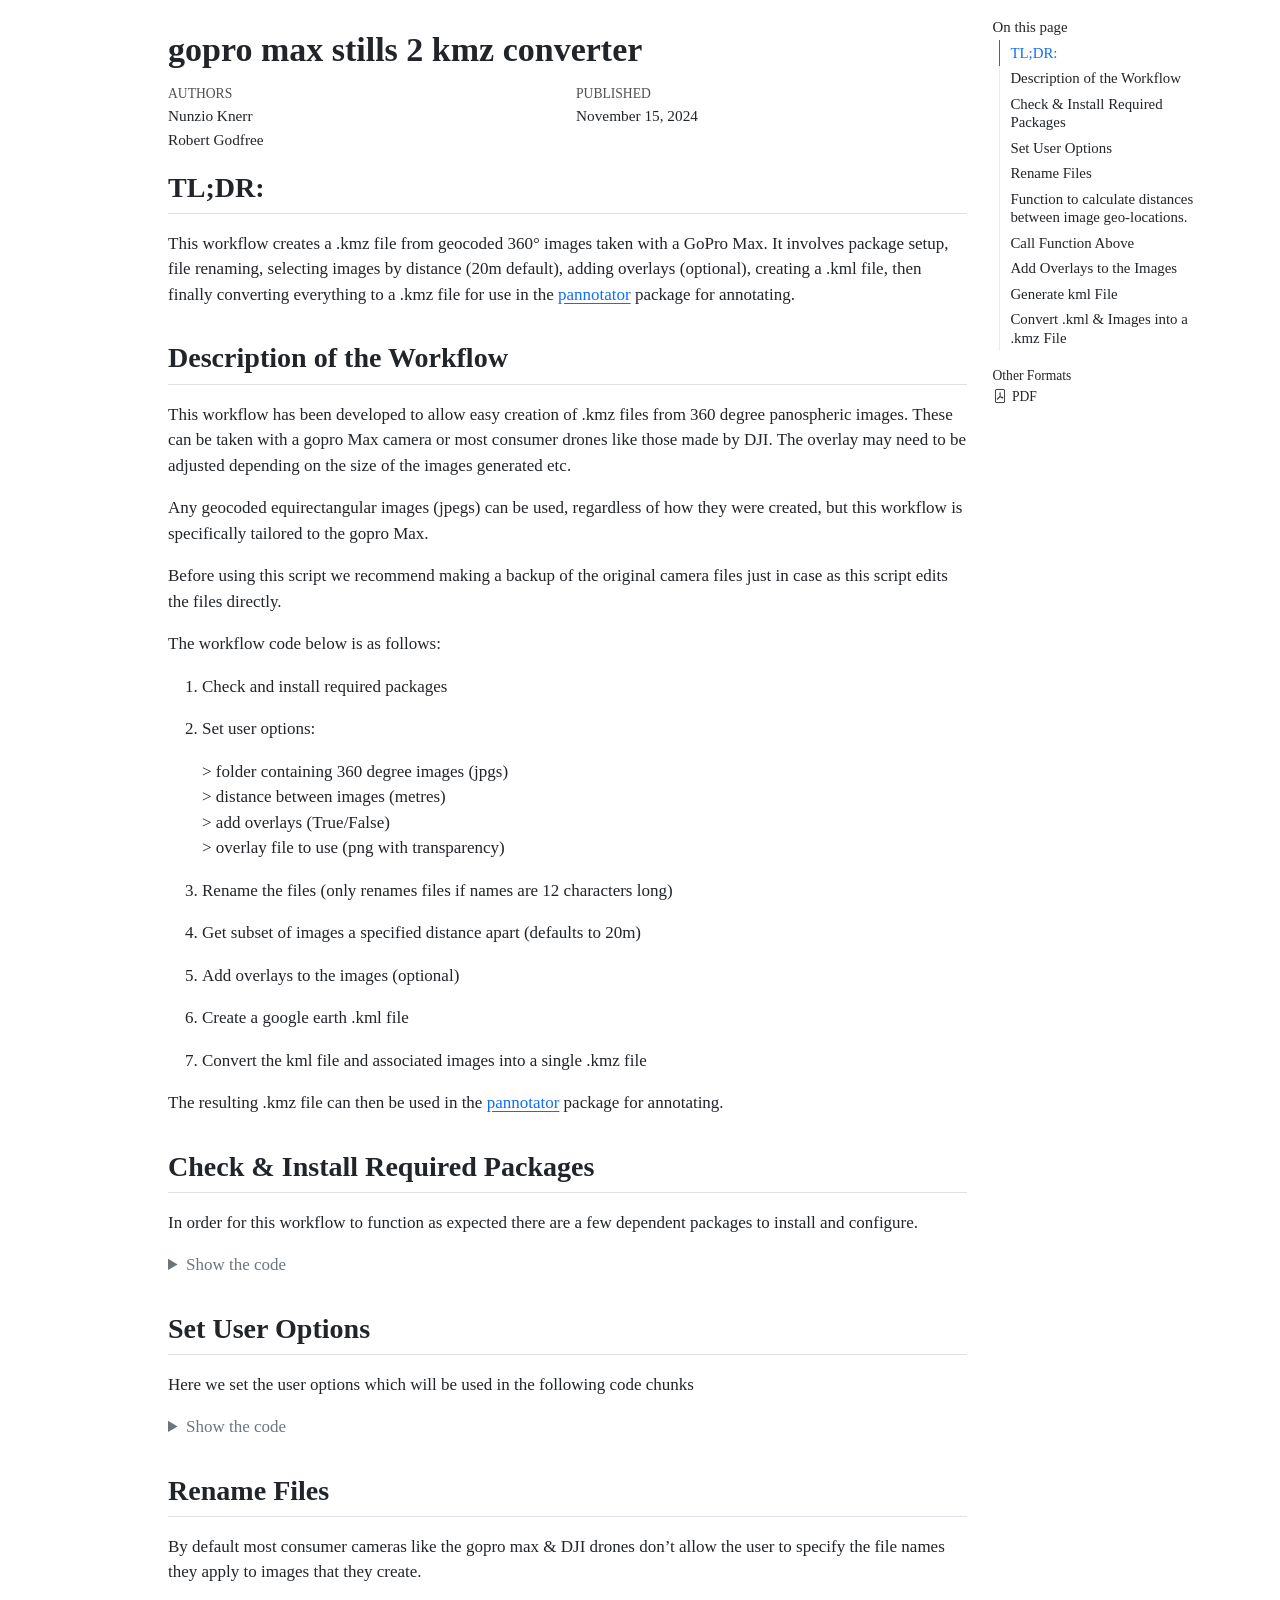
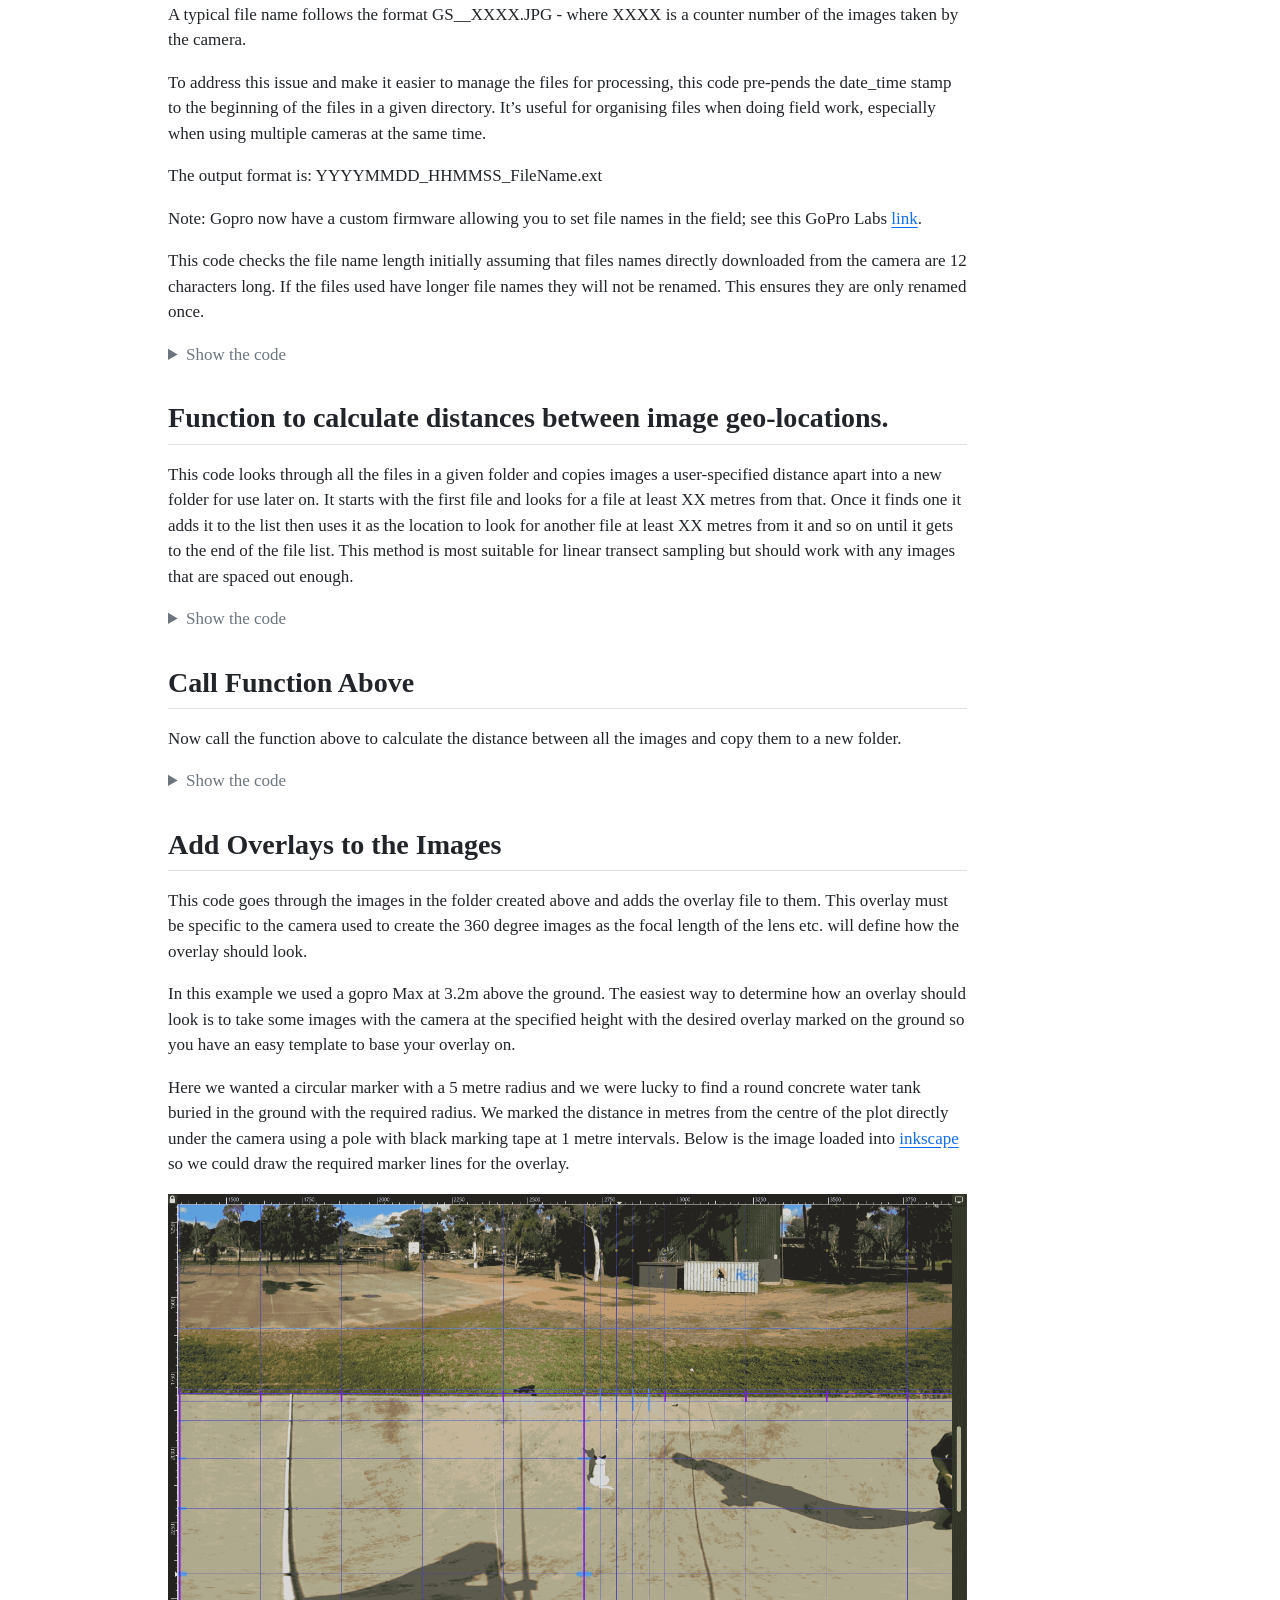
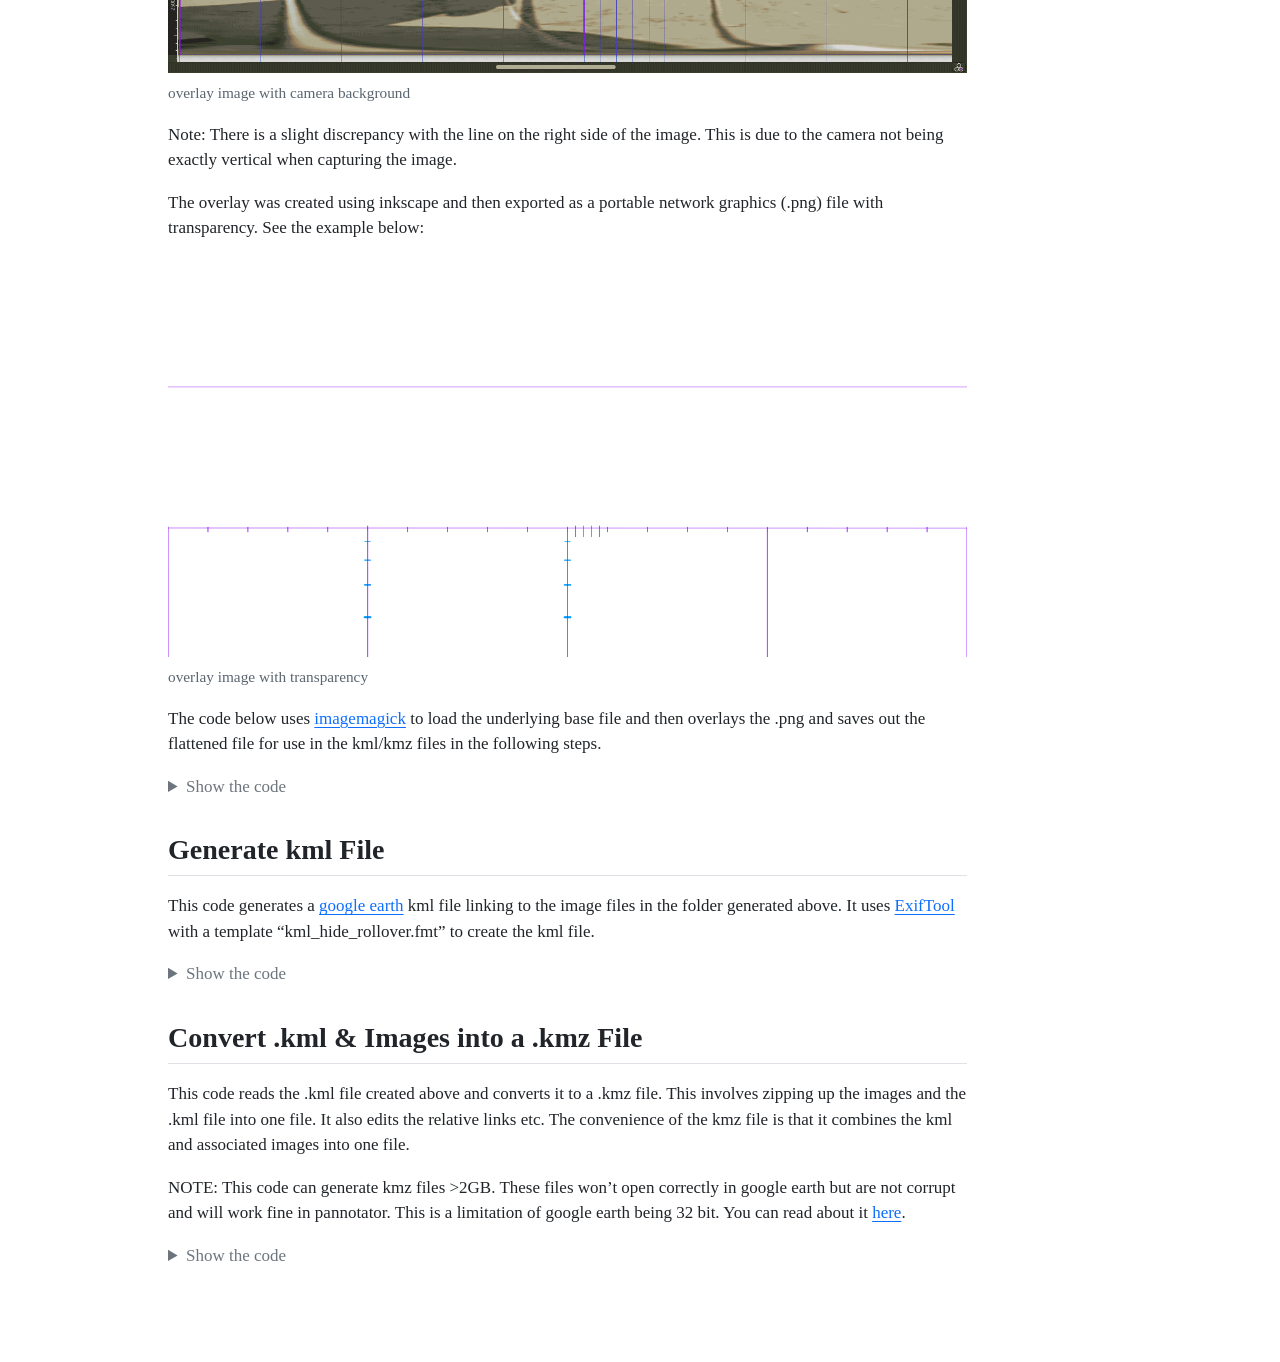
==== commit c5439be9: "Final text edits for MEE publication" ====
--- a/docs/goproMaxStills2KmzConverter.html
+++ b/docs/goproMaxStills2KmzConverter.html
@@ -172,15 +172,15 @@
 </section>
 <section id="description-of-the-workflow" class="level2">
 <h2 class="anchored" data-anchor-id="description-of-the-workflow">Description of the Workflow</h2>
-<p>This workflow has been developed to allow easy creation of .kmz files from 360 panospheric images. These can be taken with a gopro Max camera or most consumer drones like those made by DJI. The overlay may need to be adjusted depending on the size of the images generated etc.</p>
+<p>This workflow has been developed to allow easy creation of .kmz files from 360 degree panospheric images. These can be taken with a gopro Max camera or most consumer drones like those made by DJI. The overlay may need to be adjusted depending on the size of the images generated etc.</p>
 <p>Any geocoded equirectangular images (jpegs) can be used, regardless of how they were created, but this workflow is specifically tailored to the gopro Max.</p>
 <p>Before using this script we recommend making a backup of the original camera files just in case as this script edits the files directly.</p>
 <p>The workflow code below is as follows:</p>
 <ol type="1">
 <li><p>Check and install required packages</p></li>
 <li><p>Set user options:</p>
-<p>&gt; folder containing 360 jpegs<br>
-&gt; distance between images<br>
+<p>&gt; folder containing 360 degree images (jpgs)<br>
+&gt; distance between images (metres)<br>
 &gt; add overlays (True/False)<br>
 &gt; overlay file to use (png with transparency)</p></li>
 <li><p>Rename the files (only renames files if names are 12 characters long)</p></li>
@@ -240,11 +240,11 @@
 <div class="sourceCode cell-code" id="cb2"><pre class="sourceCode numberSource r number-lines code-with-copy"><code class="sourceCode r"><span id="cb2-1"><a href="#cb2-1"></a><span class="co"># Choose the directory path containing 360 images.</span></span>
 <span id="cb2-2"><a href="#cb2-2"></a>directory <span class="ot">&lt;-</span> rstudioapi<span class="sc">::</span><span class="fu">selectDirectory</span>(<span class="at">caption =</span> <span class="st">"Select Directory Containing 360 images"</span>, <span class="at">label =</span> <span class="st">"Select"</span>, <span class="at">path =</span> rstudioapi<span class="sc">::</span><span class="fu">getActiveProject</span>())</span>
 <span id="cb2-3"><a href="#cb2-3"></a><span class="co"># OR</span></span>
-<span id="cb2-4"><a href="#cb2-4"></a><span class="co"># add path manually</span></span>
+<span id="cb2-4"><a href="#cb2-4"></a><span class="co"># add path manually: use forward slashed only.</span></span>
 <span id="cb2-5"><a href="#cb2-5"></a><span class="co"># directory &lt;- "C:/FolderContaining360Images/"</span></span>
 <span id="cb2-6"><a href="#cb2-6"></a></span>
 <span id="cb2-7"><a href="#cb2-7"></a><span class="co"># Select the minimum distance in metres between each extracted image.</span></span>
-<span id="cb2-8"><a href="#cb2-8"></a><span class="co"># For example, set metresBetweenEachImageWanted &lt;- 1 to extract images a minimum of 1 metre apart.</span></span>
+<span id="cb2-8"><a href="#cb2-8"></a><span class="co"># For example, set metresBetweenEachImageWanted &lt;- 100 to extract images a minimum of 100 metre apart.</span></span>
 <span id="cb2-9"><a href="#cb2-9"></a></span>
 <span id="cb2-10"><a href="#cb2-10"></a>metresBetweenEachImageWanted <span class="ot">&lt;-</span> <span class="dv">100</span></span>
 <span id="cb2-11"><a href="#cb2-11"></a></span>
@@ -266,9 +266,9 @@
 <h2 class="anchored" data-anchor-id="rename-files">Rename Files</h2>
 <p>By default most consumer cameras like the gopro max &amp; DJI drones don’t allow the user to specify the file names they apply to images that they create.</p>
 <p>A typical file name follows the format GS__XXXX.JPG - where XXXX is a counter number of the images taken by the camera.</p>
-<p>To address this issue and make it easier to manage the files for processing, this code appends the date_time stamp to the beginning of the files in a given directory. It’s useful for organising files when doing field work, especially when using multiple cameras at the same time.</p>
+<p>To address this issue and make it easier to manage the files for processing, this code pre-pends the date_time stamp to the beginning of the files in a given directory. It’s useful for organising files when doing field work, especially when using multiple cameras at the same time.</p>
 <p>The output format is: YYYYMMDD_HHMMSS_FileName.ext</p>
-<p>Note: Gopro now have custom firmware that allows you to set the file names in the field see this GoPro Labs <a href="https://gopro.github.io/labs/control/basename/">link</a>.</p>
+<p>Note: Gopro now have a custom firmware allowing you to set file names in the field; see this GoPro Labs <a href="https://gopro.github.io/labs/control/basename/">link</a>.</p>
 <p>This code checks the file name length initially assuming that files names directly downloaded from the camera are 12 characters long. If the files used have longer file names they will not be renamed. This ensures they are only renamed once.</p>
 <div class="cell">
 <details class="code-fold">
@@ -296,7 +296,7 @@
 <span id="cb3-21"><a href="#cb3-21"></a><span class="co">#read the exif information in the file to get the creation date</span></span>
 <span id="cb3-22"><a href="#cb3-22"></a>files_df <span class="ot">&lt;-</span> exiftoolr<span class="sc">::</span><span class="fu">exif_read</span>(my_files, <span class="at">args =</span> <span class="fu">c</span>(<span class="st">"-G1"</span>, <span class="st">"-a"</span>, <span class="st">"-s"</span>))</span>
 <span id="cb3-23"><a href="#cb3-23"></a></span>
-<span id="cb3-24"><a href="#cb3-24"></a><span class="co">#Loop through the files and check to change files names</span></span>
+<span id="cb3-24"><a href="#cb3-24"></a><span class="co">#Loop through the files and check to change file names</span></span>
 <span id="cb3-25"><a href="#cb3-25"></a><span class="co">#this checks if the files have already been changed by looking at the length of the file name.</span></span>
 <span id="cb3-26"><a href="#cb3-26"></a><span class="cf">for</span> (i <span class="cf">in</span> <span class="dv">1</span><span class="sc">:</span><span class="fu">nrow</span>(files_df)) {</span>
 <span id="cb3-27"><a href="#cb3-27"></a>  <span class="fu">print</span>(<span class="st">"Checking if camera file name has not been changed"</span>)</span>
@@ -316,7 +316,7 @@
 <span id="cb3-41"><a href="#cb3-41"></a>    <span class="fu">print</span>(<span class="st">"File name changed"</span>)</span>
 <span id="cb3-42"><a href="#cb3-42"></a>  } <span class="cf">else</span> {</span>
 <span id="cb3-43"><a href="#cb3-43"></a>    <span class="fu">print</span>(</span>
-<span id="cb3-44"><a href="#cb3-44"></a>      <span class="st">"It appears that the files have already been renamed as it's greater than 12 characters long"</span></span>
+<span id="cb3-44"><a href="#cb3-44"></a>      <span class="st">"It appears that the file has already been renamed as it's greater than 12 characters long"</span></span>
 <span id="cb3-45"><a href="#cb3-45"></a>    )</span>
 <span id="cb3-46"><a href="#cb3-46"></a>    <span class="fu">print</span>(<span class="fu">paste0</span>(<span class="st">"SourceFile: "</span>, files_df[i, <span class="st">"SourceFile"</span>]))</span>
 <span id="cb3-47"><a href="#cb3-47"></a>  }</span>
@@ -327,7 +327,7 @@
 </section>
 <section id="function-to-calculate-distances-between-image-geo-locations." class="level2">
 <h2 class="anchored" data-anchor-id="function-to-calculate-distances-between-image-geo-locations.">Function to calculate distances between image geo-locations.</h2>
-<p>This code looks through all the files in a given folder and copies images a user-specified distance apart into a new folder for use later on. It starts with the first file and looks for a file at least XX metres from that. Once it finds one it adds it to the list then uses it as the location to look for another file at least XX metres from it and so on until it gets to the end of the file list. This method is most suitable for linear transect sampling but should work with any images that are spaced out enough..</p>
+<p>This code looks through all the files in a given folder and copies images a user-specified distance apart into a new folder for use later on. It starts with the first file and looks for a file at least XX metres from that. Once it finds one it adds it to the list then uses it as the location to look for another file at least XX metres from it and so on until it gets to the end of the file list. This method is most suitable for linear transect sampling but should work with any images that are spaced out enough.</p>
 <div class="cell">
 <details class="code-fold">
 <summary>Show the code</summary>
@@ -454,21 +454,20 @@
 <span id="cb5-30"><a href="#cb5-30"></a></span>
 <span id="cb5-31"><a href="#cb5-31"></a><span class="co">#View(gpx_locs)</span></span>
 <span id="cb5-32"><a href="#cb5-32"></a></span>
-<span id="cb5-33"><a href="#cb5-33"></a><span class="co"># Check if 'directory' is set and valid, throw an error if not</span></span>
-<span id="cb5-34"><a href="#cb5-34"></a><span class="cf">if</span> (<span class="sc">!</span><span class="fu">exists</span>(<span class="st">"metresBetweenEachImageWanted"</span>)) {</span>
-<span id="cb5-35"><a href="#cb5-35"></a>  <span class="fu">print</span>(<span class="st">"'metresBetweenEachImageWanted' does not exist. Using Default value. Please run the code chunk under 'Set User Options' above if you want to change the metresBetweenEachImageWanted"</span>)</span>
-<span id="cb5-36"><a href="#cb5-36"></a>  <span class="fu">findImagesEveryXmetres</span>(<span class="at">my_gpx_locs =</span> gpx_locs)</span>
-<span id="cb5-37"><a href="#cb5-37"></a>} <span class="cf">else</span> {</span>
-<span id="cb5-38"><a href="#cb5-38"></a>  <span class="fu">findImagesEveryXmetres</span>(<span class="at">my_gpx_locs =</span> gpx_locs, <span class="at">metresToNextImage =</span> metresBetweenEachImageWanted)</span>
-<span id="cb5-39"><a href="#cb5-39"></a>}</span></code><button title="Copy to Clipboard" class="code-copy-button"><i class="bi"></i></button></pre></div>
+<span id="cb5-33"><a href="#cb5-33"></a><span class="cf">if</span> (<span class="sc">!</span><span class="fu">exists</span>(<span class="st">"metresBetweenEachImageWanted"</span>)) {</span>
+<span id="cb5-34"><a href="#cb5-34"></a>  <span class="fu">print</span>(<span class="st">"'metresBetweenEachImageWanted' does not exist. Using Default value. Please run the code chunk under 'Set User Options' above if you want to change the metresBetweenEachImageWanted"</span>)</span>
+<span id="cb5-35"><a href="#cb5-35"></a>  <span class="fu">findImagesEveryXmetres</span>(<span class="at">my_gpx_locs =</span> gpx_locs)</span>
+<span id="cb5-36"><a href="#cb5-36"></a>} <span class="cf">else</span> {</span>
+<span id="cb5-37"><a href="#cb5-37"></a>  <span class="fu">findImagesEveryXmetres</span>(<span class="at">my_gpx_locs =</span> gpx_locs, <span class="at">metresToNextImage =</span> metresBetweenEachImageWanted)</span>
+<span id="cb5-38"><a href="#cb5-38"></a>}</span></code><button title="Copy to Clipboard" class="code-copy-button"><i class="bi"></i></button></pre></div>
 </details>
 </div>
 </section>
 <section id="add-overlays-to-the-images" class="level2">
 <h2 class="anchored" data-anchor-id="add-overlays-to-the-images">Add Overlays to the Images</h2>
-<p>This code goes through the images in the folder created above and adds the overlay file to them. This overlay must be specific to the camera used to create the 360 images as the focal length of the lens etc. will define how the overlay should look.</p>
+<p>This code goes through the images in the folder created above and adds the overlay file to them. This overlay must be specific to the camera used to create the 360 degree images as the focal length of the lens etc. will define how the overlay should look.</p>
 <p>In this example we used a gopro Max at 3.2m above the ground. The easiest way to determine how an overlay should look is to take some images with the camera at the specified height with the desired overlay marked on the ground so you have an easy template to base your overlay on.</p>
-<p>Here we wanted a circular marker at a 5 metre radius and we were lucky to find a round concrete water tank buried in the ground with the required radius. We marked the distance in metres from the centre of the plot directly under the camera using a pole with black marking tape at 1 metre intervals. Below is the image loaded into <a href="https://inkscape.org/">inkscape</a> so we could draw the required marker lines for the overlay.</p>
+<p>Here we wanted a circular marker with a 5 metre radius and we were lucky to find a round concrete water tank buried in the ground with the required radius. We marked the distance in metres from the centre of the plot directly under the camera using a pole with black marking tape at 1 metre intervals. Below is the image loaded into <a href="https://inkscape.org/">inkscape</a> so we could draw the required marker lines for the overlay.</p>
 <div class="quarto-figure quarto-figure-center">
 <figure class="figure">
 <p><img src="overlay_files/example_overlay_one_water_tank.png" class="img-fluid figure-img"></p>
@@ -476,7 +475,7 @@
 </figure>
 </div>
 <p>Note: There is a slight discrepancy with the line on the right side of the image. This is due to the camera not being exactly vertical when capturing the image.</p>
-<p>The overlay was created using inkscape and the exported as a portable network graphics (.png) file with transparency. See the example below:</p>
+<p>The overlay was created using inkscape and then exported as a portable network graphics (.png) file with transparency. See the example below:</p>
 <div class="quarto-figure quarto-figure-center">
 <figure class="figure">
 <p><img src="overlay_files/5m_overlay_wedges_straight6.png" class="img-fluid figure-img"></p>
@@ -496,14 +495,14 @@
 <span id="cb6-7"><a href="#cb6-7"></a>  )</span>
 <span id="cb6-8"><a href="#cb6-8"></a>}</span>
 <span id="cb6-9"><a href="#cb6-9"></a></span>
-<span id="cb6-10"><a href="#cb6-10"></a><span class="co"># if it doesn't exist then add the default metres between images</span></span>
+<span id="cb6-10"><a href="#cb6-10"></a><span class="co"># if 'metresBetweenEachImageWanted' doesn't exist then add the default metres between images</span></span>
 <span id="cb6-11"><a href="#cb6-11"></a><span class="cf">if</span> (<span class="sc">!</span><span class="fu">exists</span>(<span class="st">"metresBetweenEachImageWanted"</span>)) {</span>
 <span id="cb6-12"><a href="#cb6-12"></a>  <span class="fu">print</span>(<span class="st">"'metresBetweenEachImageWanted' not selected...using default: Please run the code chunk under 'Set User Options' above to set the metresBetweenEachImageWanted."</span></span>
 <span id="cb6-13"><a href="#cb6-13"></a>  )</span>
 <span id="cb6-14"><a href="#cb6-14"></a>  metresBetweenEachImageWanted <span class="ot">&lt;-</span> <span class="dv">20</span></span>
 <span id="cb6-15"><a href="#cb6-15"></a>}</span>
 <span id="cb6-16"><a href="#cb6-16"></a></span>
-<span id="cb6-17"><a href="#cb6-17"></a><span class="co"># if it doesn't exist then throw up a dialog to select the overlay</span></span>
+<span id="cb6-17"><a href="#cb6-17"></a><span class="co"># if 'addOverlays' doesn't exist then throw an error asking to set 'addOverlays'</span></span>
 <span id="cb6-18"><a href="#cb6-18"></a><span class="cf">if</span> (<span class="sc">!</span><span class="fu">exists</span>(<span class="st">"addOverlays"</span>)) {</span>
 <span id="cb6-19"><a href="#cb6-19"></a>  <span class="fu">stop</span>(<span class="st">"'addOverlays' does not exist. Please run the code chunk under 'Set User Options' above to set the addOverlays."</span>)</span>
 <span id="cb6-20"><a href="#cb6-20"></a>}</span>
@@ -571,7 +570,7 @@
 <span id="cb7-4"><a href="#cb7-4"></a>  )</span>
 <span id="cb7-5"><a href="#cb7-5"></a>}</span>
 <span id="cb7-6"><a href="#cb7-6"></a></span>
-<span id="cb7-7"><a href="#cb7-7"></a><span class="co"># if it doesn't exist then add the default metres between images</span></span>
+<span id="cb7-7"><a href="#cb7-7"></a><span class="co"># if 'metresBetweenEachImageWanted' doesn't exist then add the default metres between images</span></span>
 <span id="cb7-8"><a href="#cb7-8"></a><span class="cf">if</span> (<span class="sc">!</span><span class="fu">exists</span>(<span class="st">"metresBetweenEachImageWanted"</span>)) {</span>
 <span id="cb7-9"><a href="#cb7-9"></a>  <span class="fu">print</span>(<span class="st">"'metresBetweenEachImageWanted' not selected...using default: Please run the code chunk under 'Set User Options' above to set the metresBetweenEachImageWanted."</span></span>
 <span id="cb7-10"><a href="#cb7-10"></a>  )</span>
@@ -630,7 +629,7 @@
 <section id="convert-.kml-images-into-a-.kmz-file" class="level2">
 <h2 class="anchored" data-anchor-id="convert-.kml-images-into-a-.kmz-file">Convert .kml &amp; Images into a .kmz File</h2>
 <p>This code reads the .kml file created above and converts it to a .kmz file. This involves zipping up the images and the .kml file into one file. It also edits the relative links etc. The convenience of the kmz file is that it combines the kml and associated images into one file.</p>
-<p>NOTE: This code can generate kmz files &gt;2GB. these files won’t open correctly in google earth but are not corrupt and will work fine in pannotator. This is a limitation of google earth being 32 bit. You can read about it <a href="https://stackoverflow.com/questions/41284861/what-is-the-max-file-size-to-open-a-kmz-in-google-earth">here</a>.</p>
+<p>NOTE: This code can generate kmz files &gt;2GB. These files won’t open correctly in google earth but are not corrupt and will work fine in pannotator. This is a limitation of google earth being 32 bit. You can read about it <a href="https://stackoverflow.com/questions/41284861/what-is-the-max-file-size-to-open-a-kmz-in-google-earth">here</a>.</p>
 <div class="cell">
 <details class="code-fold">
 <summary>Show the code</summary>
@@ -642,7 +641,7 @@
 <span id="cb8-6"><a href="#cb8-6"></a>  )</span>
 <span id="cb8-7"><a href="#cb8-7"></a>}</span>
 <span id="cb8-8"><a href="#cb8-8"></a></span>
-<span id="cb8-9"><a href="#cb8-9"></a><span class="co"># if it doesn't exist then add the default metres between images</span></span>
+<span id="cb8-9"><a href="#cb8-9"></a><span class="co"># if 'metresBetweenEachImageWanted' doesn't exist then add the default metres between images</span></span>
 <span id="cb8-10"><a href="#cb8-10"></a><span class="cf">if</span> (<span class="sc">!</span><span class="fu">exists</span>(<span class="st">"metresBetweenEachImageWanted"</span>)) {</span>
 <span id="cb8-11"><a href="#cb8-11"></a>  <span class="fu">print</span>(<span class="st">"'metresBetweenEachImageWanted' not selected...using default: Please run the code chunk under 'Set User Options' above to set the metresBetweenEachImageWanted."</span></span>
 <span id="cb8-12"><a href="#cb8-12"></a>  )</span>
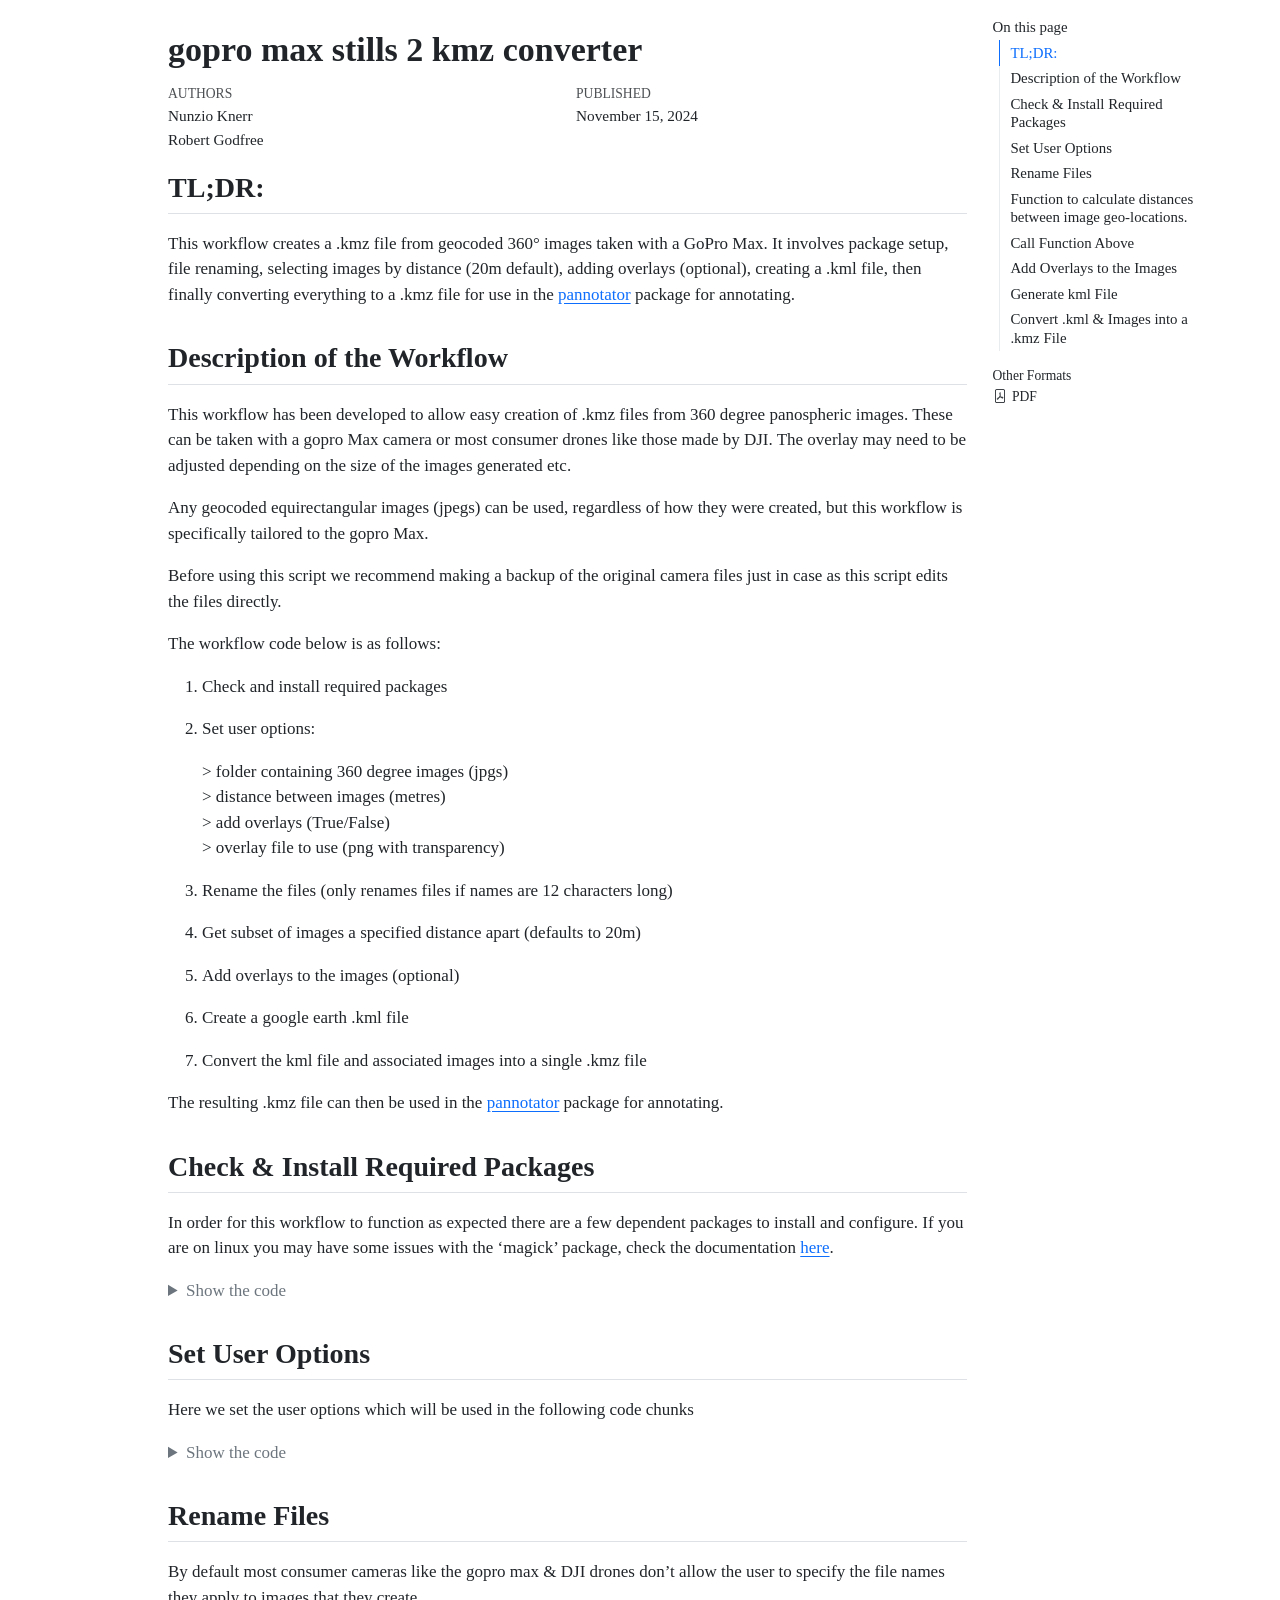
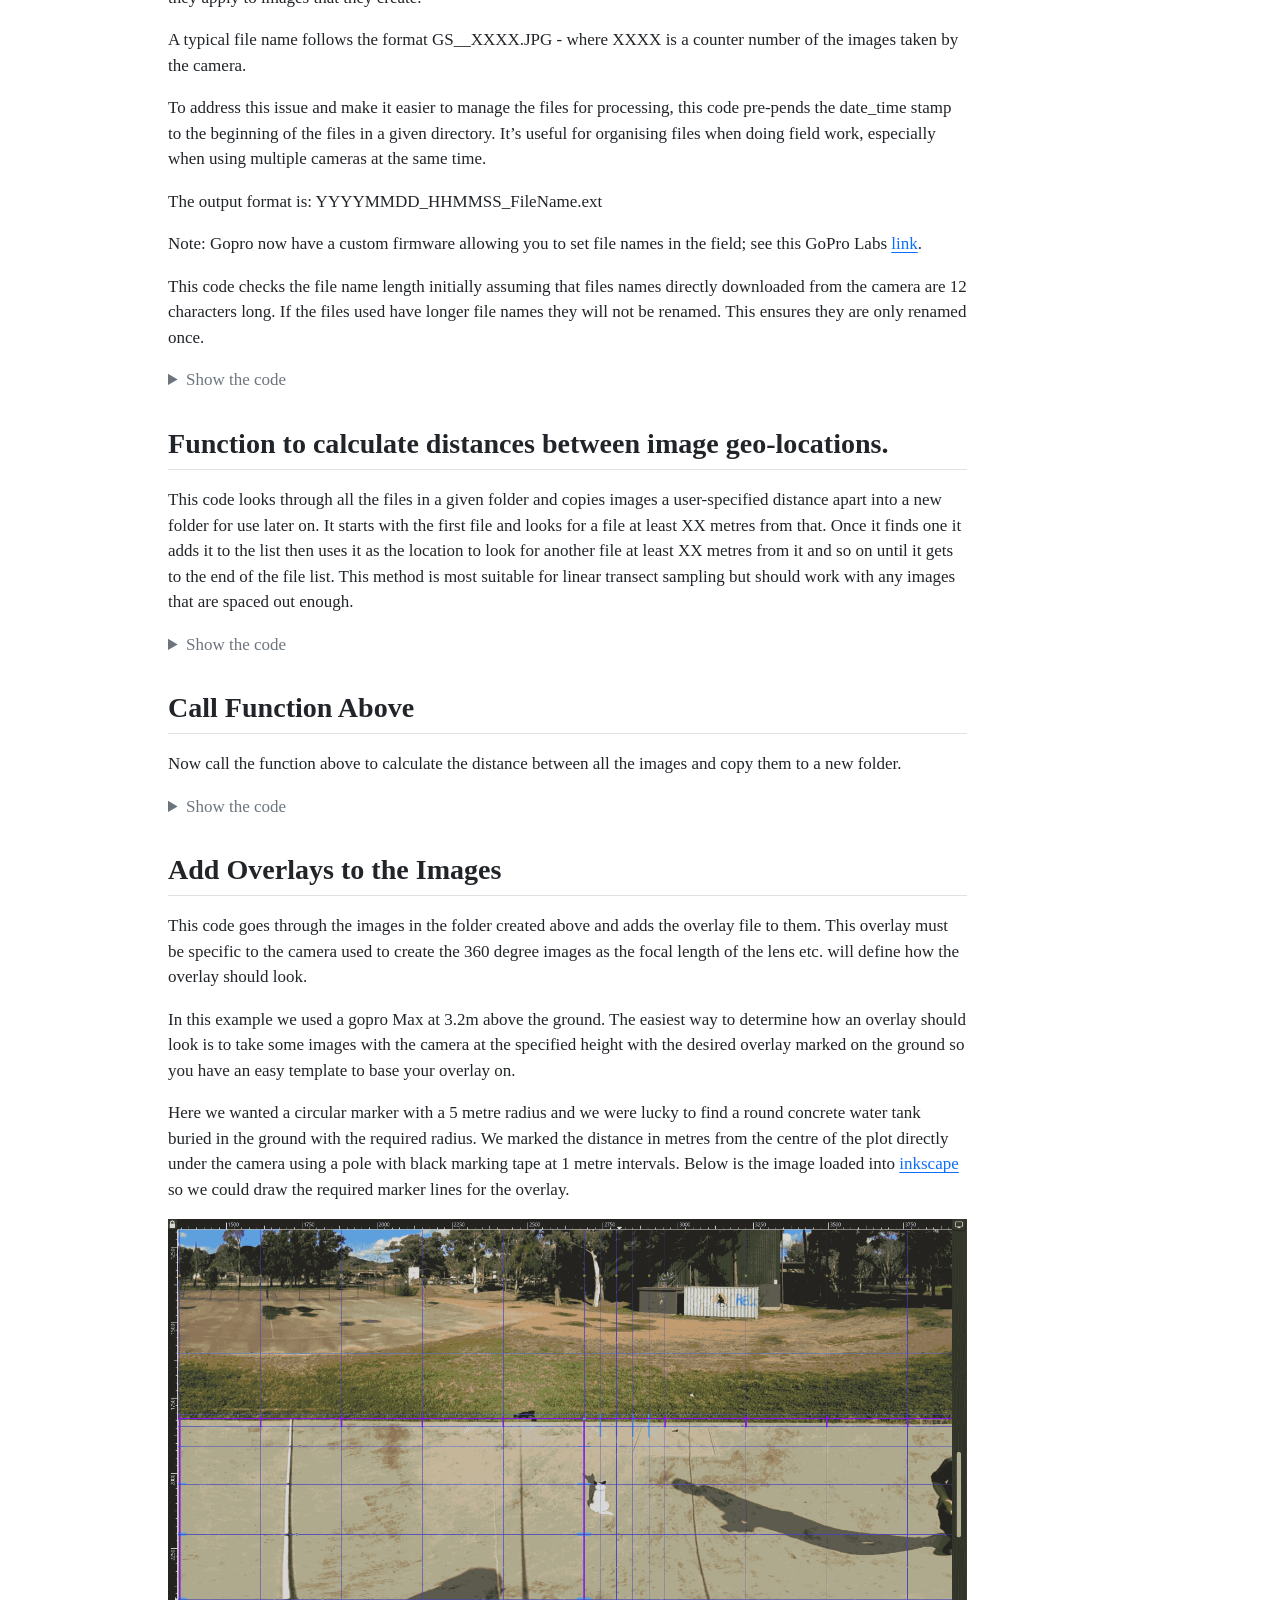
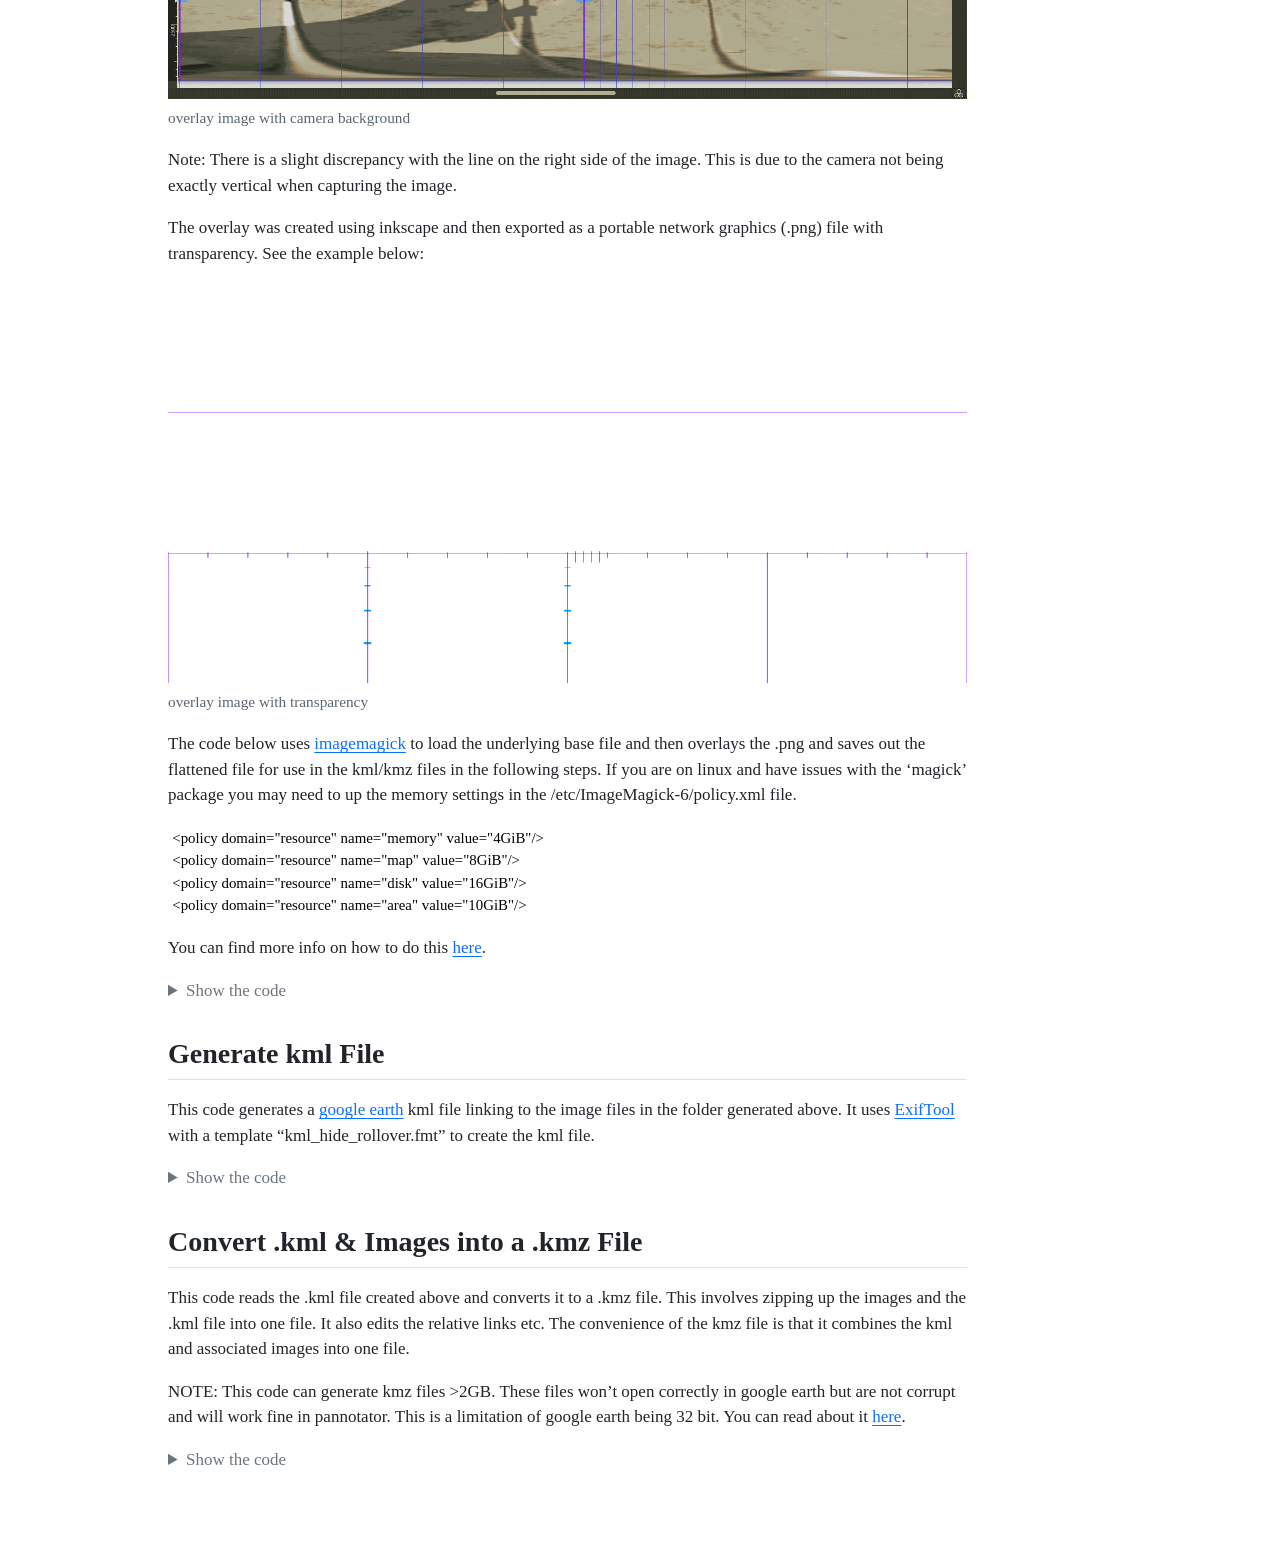
==== commit 86084499: "linux issues text added" ====
--- a/docs/goproMaxStills2KmzConverter.html
+++ b/docs/goproMaxStills2KmzConverter.html
@@ -193,7 +193,7 @@
 </section>
 <section id="check-install-required-packages" class="level2">
 <h2 class="anchored" data-anchor-id="check-install-required-packages">Check &amp; Install Required Packages</h2>
-<p>In order for this workflow to function as expected there are a few dependent packages to install and configure.</p>
+<p>In order for this workflow to function as expected there are a few dependent packages to install and configure. If you are on linux you may have some issues with the ‘magick’ package, check the documentation <a href="https://cran.r-project.org/web/packages/magick/vignettes/intro.html">here</a>.</p>
 <div class="cell">
 <details class="code-fold">
 <summary>Show the code</summary>
@@ -482,79 +482,84 @@
 <figcaption>overlay image with transparency</figcaption>
 </figure>
 </div>
-<p>The code below uses <a href="https://imagemagick.org/index.php">imagemagick</a> to load the underlying base file and then overlays the .png and saves out the flattened file for use in the kml/kmz files in the following steps.</p>
+<p>The code below uses <a href="https://imagemagick.org/index.php">imagemagick</a> to load the underlying base file and then overlays the .png and saves out the flattened file for use in the kml/kmz files in the following steps. If you are on linux and have issues with the ‘magick’ package you may need to up the memory settings in the /etc/ImageMagick-6/policy.xml file.</p>
+<pre><code>&lt;policy domain="resource" name="memory" value="4GiB"/&gt; 
+&lt;policy domain="resource" name="map" value="8GiB"/&gt; 
+&lt;policy domain="resource" name="disk" value="16GiB"/&gt; 
+&lt;policy domain="resource" name="area" value="10GiB"/&gt; </code></pre>
+<p>You can find more info on how to do this <a href="https://askubuntu.com/questions/1308369/how-to-edit-files-in-gui-text-editors-as-root">here</a>.</p>
 <div class="cell">
 <details class="code-fold">
 <summary>Show the code</summary>
-<div class="sourceCode cell-code" id="cb6"><pre class="sourceCode numberSource r number-lines code-with-copy"><code class="sourceCode r"><span id="cb6-1"><a href="#cb6-1"></a><span class="fu">library</span>(magick)</span>
-<span id="cb6-2"><a href="#cb6-2"></a><span class="fu">library</span>(tools)</span>
-<span id="cb6-3"><a href="#cb6-3"></a></span>
-<span id="cb6-4"><a href="#cb6-4"></a><span class="co"># Check if 'directory' is set and valid, throw an error if not</span></span>
-<span id="cb6-5"><a href="#cb6-5"></a><span class="cf">if</span> (<span class="sc">!</span><span class="fu">exists</span>(<span class="st">"directory"</span>) <span class="sc">||</span> <span class="sc">!</span><span class="fu">dir.exists</span>(<span class="fu">paste0</span>(directory))) {</span>
-<span id="cb6-6"><a href="#cb6-6"></a>  <span class="fu">stop</span>(<span class="st">"'directory' does not exist. Please run the code chunk under 'Set User Options' above to set the directory containing the 360 images."</span></span>
-<span id="cb6-7"><a href="#cb6-7"></a>  )</span>
-<span id="cb6-8"><a href="#cb6-8"></a>}</span>
-<span id="cb6-9"><a href="#cb6-9"></a></span>
-<span id="cb6-10"><a href="#cb6-10"></a><span class="co"># if 'metresBetweenEachImageWanted' doesn't exist then add the default metres between images</span></span>
-<span id="cb6-11"><a href="#cb6-11"></a><span class="cf">if</span> (<span class="sc">!</span><span class="fu">exists</span>(<span class="st">"metresBetweenEachImageWanted"</span>)) {</span>
-<span id="cb6-12"><a href="#cb6-12"></a>  <span class="fu">print</span>(<span class="st">"'metresBetweenEachImageWanted' not selected...using default: Please run the code chunk under 'Set User Options' above to set the metresBetweenEachImageWanted."</span></span>
-<span id="cb6-13"><a href="#cb6-13"></a>  )</span>
-<span id="cb6-14"><a href="#cb6-14"></a>  metresBetweenEachImageWanted <span class="ot">&lt;-</span> <span class="dv">20</span></span>
-<span id="cb6-15"><a href="#cb6-15"></a>}</span>
-<span id="cb6-16"><a href="#cb6-16"></a></span>
-<span id="cb6-17"><a href="#cb6-17"></a><span class="co"># if 'addOverlays' doesn't exist then throw an error asking to set 'addOverlays'</span></span>
-<span id="cb6-18"><a href="#cb6-18"></a><span class="cf">if</span> (<span class="sc">!</span><span class="fu">exists</span>(<span class="st">"addOverlays"</span>)) {</span>
-<span id="cb6-19"><a href="#cb6-19"></a>  <span class="fu">stop</span>(<span class="st">"'addOverlays' does not exist. Please run the code chunk under 'Set User Options' above to set the addOverlays."</span>)</span>
-<span id="cb6-20"><a href="#cb6-20"></a>}</span>
-<span id="cb6-21"><a href="#cb6-21"></a></span>
-<span id="cb6-22"><a href="#cb6-22"></a><span class="cf">if</span> (addOverlays <span class="sc">==</span> <span class="cn">TRUE</span>) {</span>
-<span id="cb6-23"><a href="#cb6-23"></a>  overlay_file <span class="ot">&lt;-</span> overlayImageFile</span>
-<span id="cb6-24"><a href="#cb6-24"></a>  </span>
-<span id="cb6-25"><a href="#cb6-25"></a>  new_directory <span class="ot">&lt;-</span>  <span class="fu">paste0</span>(directory,</span>
-<span id="cb6-26"><a href="#cb6-26"></a>                           <span class="st">"_Frames_"</span>,</span>
-<span id="cb6-27"><a href="#cb6-27"></a>                           metresBetweenEachImageWanted,</span>
-<span id="cb6-28"><a href="#cb6-28"></a>                           <span class="st">"m_apart"</span>)</span>
-<span id="cb6-29"><a href="#cb6-29"></a>  </span>
-<span id="cb6-30"><a href="#cb6-30"></a>  <span class="cf">if</span> (<span class="sc">!</span><span class="fu">dir.exists</span>(<span class="fu">paste0</span>(new_directory))) {</span>
-<span id="cb6-31"><a href="#cb6-31"></a>    <span class="fu">print</span>(<span class="fu">paste0</span>(new_directory, <span class="st">" does not exist!"</span>))</span>
-<span id="cb6-32"><a href="#cb6-32"></a>  <span class="fu">stop</span>(<span class="st">"Did you run the code chunk above to find images a certain distance apart?"</span></span>
-<span id="cb6-33"><a href="#cb6-33"></a>  )</span>
-<span id="cb6-34"><a href="#cb6-34"></a>}</span>
-<span id="cb6-35"><a href="#cb6-35"></a>  <span class="co"># first create a new directory to add the overlay images to</span></span>
-<span id="cb6-36"><a href="#cb6-36"></a>  <span class="fu">dir.create</span>(<span class="fu">paste0</span>(new_directory, <span class="st">"/with_overlay/"</span>))</span>
-<span id="cb6-37"><a href="#cb6-37"></a>  </span>
-<span id="cb6-38"><a href="#cb6-38"></a>  file_extension <span class="ot">&lt;-</span> <span class="st">"</span><span class="sc">\\</span><span class="st">.[Jj][Pp][Gg]$"</span></span>
-<span id="cb6-39"><a href="#cb6-39"></a>  </span>
-<span id="cb6-40"><a href="#cb6-40"></a>  files_lst <span class="ot">&lt;-</span></span>
-<span id="cb6-41"><a href="#cb6-41"></a>    <span class="fu">list.files</span>(</span>
-<span id="cb6-42"><a href="#cb6-42"></a>      new_directory,</span>
-<span id="cb6-43"><a href="#cb6-43"></a>      <span class="at">pattern =</span> <span class="fu">paste0</span>(file_extension),</span>
-<span id="cb6-44"><a href="#cb6-44"></a>      <span class="at">all.files =</span> <span class="cn">FALSE</span>,</span>
-<span id="cb6-45"><a href="#cb6-45"></a>      <span class="at">full.names =</span> <span class="cn">TRUE</span>,</span>
-<span id="cb6-46"><a href="#cb6-46"></a>      <span class="at">recursive =</span> <span class="cn">FALSE</span>,</span>
-<span id="cb6-47"><a href="#cb6-47"></a>      <span class="at">include.dirs =</span> <span class="cn">FALSE</span></span>
-<span id="cb6-48"><a href="#cb6-48"></a>    )</span>
-<span id="cb6-49"><a href="#cb6-49"></a>  </span>
-<span id="cb6-50"><a href="#cb6-50"></a>  </span>
-<span id="cb6-51"><a href="#cb6-51"></a>  <span class="cf">for</span> (t <span class="cf">in</span> <span class="dv">1</span><span class="sc">:</span><span class="fu">length</span>(files_lst)) {</span>
-<span id="cb6-52"><a href="#cb6-52"></a>    background_image <span class="ot">&lt;-</span> magick<span class="sc">::</span><span class="fu">image_read</span>(files_lst[t])</span>
-<span id="cb6-53"><a href="#cb6-53"></a>    overlay <span class="ot">&lt;-</span></span>
-<span id="cb6-54"><a href="#cb6-54"></a>      magick<span class="sc">::</span><span class="fu">image_read</span>(overlay_file)</span>
-<span id="cb6-55"><a href="#cb6-55"></a>    image_dir <span class="ot">&lt;-</span> <span class="fu">dirname</span>(files_lst[t])</span>
-<span id="cb6-56"><a href="#cb6-56"></a>    overlay_image_dir <span class="ot">&lt;-</span> <span class="fu">paste0</span>(image_dir, <span class="st">"/with_overlay/"</span>)</span>
-<span id="cb6-57"><a href="#cb6-57"></a>    new_filename <span class="ot">&lt;-</span></span>
-<span id="cb6-58"><a href="#cb6-58"></a>      <span class="fu">paste0</span>(overlay_image_dir,</span>
-<span id="cb6-59"><a href="#cb6-59"></a>             <span class="fu">basename</span>(tools<span class="sc">::</span><span class="fu">file_path_sans_ext</span>(files_lst[t])),</span>
-<span id="cb6-60"><a href="#cb6-60"></a>             <span class="st">"_with_overlay.jpg"</span>)</span>
-<span id="cb6-61"><a href="#cb6-61"></a>    <span class="fu">print</span>(<span class="fu">paste0</span>(<span class="st">"Adding overlay to create: "</span>, new_filename))</span>
-<span id="cb6-62"><a href="#cb6-62"></a>    img <span class="ot">&lt;-</span> <span class="fu">c</span>(background_image, overlay) <span class="sc">%&gt;%</span></span>
-<span id="cb6-63"><a href="#cb6-63"></a>      magick<span class="sc">::</span><span class="fu">image_flatten</span>(.) <span class="sc">%&gt;%</span></span>
-<span id="cb6-64"><a href="#cb6-64"></a>      magick<span class="sc">::</span><span class="fu">image_write</span>(., new_filename, <span class="at">format =</span> <span class="st">"jpg"</span>)</span>
-<span id="cb6-65"><a href="#cb6-65"></a>  }</span>
-<span id="cb6-66"><a href="#cb6-66"></a>  </span>
-<span id="cb6-67"><a href="#cb6-67"></a>} <span class="cf">else</span> {</span>
-<span id="cb6-68"><a href="#cb6-68"></a>  <span class="fu">print</span>(<span class="st">"'addOverlays' not TRUE: No overlay files generated"</span>)</span>
-<span id="cb6-69"><a href="#cb6-69"></a>}</span></code><button title="Copy to Clipboard" class="code-copy-button"><i class="bi"></i></button></pre></div>
+<div class="sourceCode cell-code" id="cb7"><pre class="sourceCode numberSource r number-lines code-with-copy"><code class="sourceCode r"><span id="cb7-1"><a href="#cb7-1"></a><span class="fu">library</span>(magick)</span>
+<span id="cb7-2"><a href="#cb7-2"></a><span class="fu">library</span>(tools)</span>
+<span id="cb7-3"><a href="#cb7-3"></a></span>
+<span id="cb7-4"><a href="#cb7-4"></a><span class="co"># Check if 'directory' is set and valid, throw an error if not</span></span>
+<span id="cb7-5"><a href="#cb7-5"></a><span class="cf">if</span> (<span class="sc">!</span><span class="fu">exists</span>(<span class="st">"directory"</span>) <span class="sc">||</span> <span class="sc">!</span><span class="fu">dir.exists</span>(<span class="fu">paste0</span>(directory))) {</span>
+<span id="cb7-6"><a href="#cb7-6"></a>  <span class="fu">stop</span>(<span class="st">"'directory' does not exist. Please run the code chunk under 'Set User Options' above to set the directory containing the 360 images."</span></span>
+<span id="cb7-7"><a href="#cb7-7"></a>  )</span>
+<span id="cb7-8"><a href="#cb7-8"></a>}</span>
+<span id="cb7-9"><a href="#cb7-9"></a></span>
+<span id="cb7-10"><a href="#cb7-10"></a><span class="co"># if 'metresBetweenEachImageWanted' doesn't exist then add the default metres between images</span></span>
+<span id="cb7-11"><a href="#cb7-11"></a><span class="cf">if</span> (<span class="sc">!</span><span class="fu">exists</span>(<span class="st">"metresBetweenEachImageWanted"</span>)) {</span>
+<span id="cb7-12"><a href="#cb7-12"></a>  <span class="fu">print</span>(<span class="st">"'metresBetweenEachImageWanted' not selected...using default: Please run the code chunk under 'Set User Options' above to set the metresBetweenEachImageWanted."</span></span>
+<span id="cb7-13"><a href="#cb7-13"></a>  )</span>
+<span id="cb7-14"><a href="#cb7-14"></a>  metresBetweenEachImageWanted <span class="ot">&lt;-</span> <span class="dv">20</span></span>
+<span id="cb7-15"><a href="#cb7-15"></a>}</span>
+<span id="cb7-16"><a href="#cb7-16"></a></span>
+<span id="cb7-17"><a href="#cb7-17"></a><span class="co"># if 'addOverlays' doesn't exist then throw an error asking to set 'addOverlays'</span></span>
+<span id="cb7-18"><a href="#cb7-18"></a><span class="cf">if</span> (<span class="sc">!</span><span class="fu">exists</span>(<span class="st">"addOverlays"</span>)) {</span>
+<span id="cb7-19"><a href="#cb7-19"></a>  <span class="fu">stop</span>(<span class="st">"'addOverlays' does not exist. Please run the code chunk under 'Set User Options' above to set the addOverlays."</span>)</span>
+<span id="cb7-20"><a href="#cb7-20"></a>}</span>
+<span id="cb7-21"><a href="#cb7-21"></a></span>
+<span id="cb7-22"><a href="#cb7-22"></a><span class="cf">if</span> (addOverlays <span class="sc">==</span> <span class="cn">TRUE</span>) {</span>
+<span id="cb7-23"><a href="#cb7-23"></a>  overlay_file <span class="ot">&lt;-</span> overlayImageFile</span>
+<span id="cb7-24"><a href="#cb7-24"></a>  </span>
+<span id="cb7-25"><a href="#cb7-25"></a>  new_directory <span class="ot">&lt;-</span>  <span class="fu">paste0</span>(directory,</span>
+<span id="cb7-26"><a href="#cb7-26"></a>                           <span class="st">"_Frames_"</span>,</span>
+<span id="cb7-27"><a href="#cb7-27"></a>                           metresBetweenEachImageWanted,</span>
+<span id="cb7-28"><a href="#cb7-28"></a>                           <span class="st">"m_apart"</span>)</span>
+<span id="cb7-29"><a href="#cb7-29"></a>  </span>
+<span id="cb7-30"><a href="#cb7-30"></a>  <span class="cf">if</span> (<span class="sc">!</span><span class="fu">dir.exists</span>(<span class="fu">paste0</span>(new_directory))) {</span>
+<span id="cb7-31"><a href="#cb7-31"></a>    <span class="fu">print</span>(<span class="fu">paste0</span>(new_directory, <span class="st">" does not exist!"</span>))</span>
+<span id="cb7-32"><a href="#cb7-32"></a>  <span class="fu">stop</span>(<span class="st">"Did you run the code chunk above to find images a certain distance apart?"</span></span>
+<span id="cb7-33"><a href="#cb7-33"></a>  )</span>
+<span id="cb7-34"><a href="#cb7-34"></a>}</span>
+<span id="cb7-35"><a href="#cb7-35"></a>  <span class="co"># first create a new directory to add the overlay images to</span></span>
+<span id="cb7-36"><a href="#cb7-36"></a>  <span class="fu">dir.create</span>(<span class="fu">paste0</span>(new_directory, <span class="st">"/with_overlay/"</span>))</span>
+<span id="cb7-37"><a href="#cb7-37"></a>  </span>
+<span id="cb7-38"><a href="#cb7-38"></a>  file_extension <span class="ot">&lt;-</span> <span class="st">"</span><span class="sc">\\</span><span class="st">.[Jj][Pp][Gg]$"</span></span>
+<span id="cb7-39"><a href="#cb7-39"></a>  </span>
+<span id="cb7-40"><a href="#cb7-40"></a>  files_lst <span class="ot">&lt;-</span></span>
+<span id="cb7-41"><a href="#cb7-41"></a>    <span class="fu">list.files</span>(</span>
+<span id="cb7-42"><a href="#cb7-42"></a>      new_directory,</span>
+<span id="cb7-43"><a href="#cb7-43"></a>      <span class="at">pattern =</span> <span class="fu">paste0</span>(file_extension),</span>
+<span id="cb7-44"><a href="#cb7-44"></a>      <span class="at">all.files =</span> <span class="cn">FALSE</span>,</span>
+<span id="cb7-45"><a href="#cb7-45"></a>      <span class="at">full.names =</span> <span class="cn">TRUE</span>,</span>
+<span id="cb7-46"><a href="#cb7-46"></a>      <span class="at">recursive =</span> <span class="cn">FALSE</span>,</span>
+<span id="cb7-47"><a href="#cb7-47"></a>      <span class="at">include.dirs =</span> <span class="cn">FALSE</span></span>
+<span id="cb7-48"><a href="#cb7-48"></a>    )</span>
+<span id="cb7-49"><a href="#cb7-49"></a>  </span>
+<span id="cb7-50"><a href="#cb7-50"></a>  </span>
+<span id="cb7-51"><a href="#cb7-51"></a>  <span class="cf">for</span> (t <span class="cf">in</span> <span class="dv">1</span><span class="sc">:</span><span class="fu">length</span>(files_lst)) {</span>
+<span id="cb7-52"><a href="#cb7-52"></a>    background_image <span class="ot">&lt;-</span> magick<span class="sc">::</span><span class="fu">image_read</span>(files_lst[t])</span>
+<span id="cb7-53"><a href="#cb7-53"></a>    overlay <span class="ot">&lt;-</span></span>
+<span id="cb7-54"><a href="#cb7-54"></a>      magick<span class="sc">::</span><span class="fu">image_read</span>(overlay_file)</span>
+<span id="cb7-55"><a href="#cb7-55"></a>    image_dir <span class="ot">&lt;-</span> <span class="fu">dirname</span>(files_lst[t])</span>
+<span id="cb7-56"><a href="#cb7-56"></a>    overlay_image_dir <span class="ot">&lt;-</span> <span class="fu">paste0</span>(image_dir, <span class="st">"/with_overlay/"</span>)</span>
+<span id="cb7-57"><a href="#cb7-57"></a>    new_filename <span class="ot">&lt;-</span></span>
+<span id="cb7-58"><a href="#cb7-58"></a>      <span class="fu">paste0</span>(overlay_image_dir,</span>
+<span id="cb7-59"><a href="#cb7-59"></a>             <span class="fu">basename</span>(tools<span class="sc">::</span><span class="fu">file_path_sans_ext</span>(files_lst[t])),</span>
+<span id="cb7-60"><a href="#cb7-60"></a>             <span class="st">"_with_overlay.jpg"</span>)</span>
+<span id="cb7-61"><a href="#cb7-61"></a>    <span class="fu">print</span>(<span class="fu">paste0</span>(<span class="st">"Adding overlay to create: "</span>, new_filename))</span>
+<span id="cb7-62"><a href="#cb7-62"></a>    img <span class="ot">&lt;-</span> <span class="fu">c</span>(background_image, overlay) <span class="sc">%&gt;%</span></span>
+<span id="cb7-63"><a href="#cb7-63"></a>      magick<span class="sc">::</span><span class="fu">image_flatten</span>(.) <span class="sc">%&gt;%</span></span>
+<span id="cb7-64"><a href="#cb7-64"></a>      magick<span class="sc">::</span><span class="fu">image_write</span>(., new_filename, <span class="at">format =</span> <span class="st">"jpg"</span>)</span>
+<span id="cb7-65"><a href="#cb7-65"></a>  }</span>
+<span id="cb7-66"><a href="#cb7-66"></a>  </span>
+<span id="cb7-67"><a href="#cb7-67"></a>} <span class="cf">else</span> {</span>
+<span id="cb7-68"><a href="#cb7-68"></a>  <span class="fu">print</span>(<span class="st">"'addOverlays' not TRUE: No overlay files generated"</span>)</span>
+<span id="cb7-69"><a href="#cb7-69"></a>}</span></code><button title="Copy to Clipboard" class="code-copy-button"><i class="bi"></i></button></pre></div>
 </details>
 </div>
 </section>
@@ -564,65 +569,65 @@
 <div class="cell">
 <details class="code-fold">
 <summary>Show the code</summary>
-<div class="sourceCode cell-code" id="cb7"><pre class="sourceCode numberSource r number-lines code-with-copy"><code class="sourceCode r"><span id="cb7-1"><a href="#cb7-1"></a><span class="co"># Check if 'directory' is set and valid, throw an error if not</span></span>
-<span id="cb7-2"><a href="#cb7-2"></a><span class="cf">if</span> (<span class="sc">!</span><span class="fu">exists</span>(<span class="st">"directory"</span>) <span class="sc">||</span> <span class="sc">!</span><span class="fu">dir.exists</span>(<span class="fu">paste0</span>(directory))) {</span>
-<span id="cb7-3"><a href="#cb7-3"></a>  <span class="fu">stop</span>(<span class="st">"'directory' does not exist. Please run the code chunk under 'Set User Options' above to set the directory containing the 360 images."</span></span>
-<span id="cb7-4"><a href="#cb7-4"></a>  )</span>
-<span id="cb7-5"><a href="#cb7-5"></a>}</span>
-<span id="cb7-6"><a href="#cb7-6"></a></span>
-<span id="cb7-7"><a href="#cb7-7"></a><span class="co"># if 'metresBetweenEachImageWanted' doesn't exist then add the default metres between images</span></span>
-<span id="cb7-8"><a href="#cb7-8"></a><span class="cf">if</span> (<span class="sc">!</span><span class="fu">exists</span>(<span class="st">"metresBetweenEachImageWanted"</span>)) {</span>
-<span id="cb7-9"><a href="#cb7-9"></a>  <span class="fu">print</span>(<span class="st">"'metresBetweenEachImageWanted' not selected...using default: Please run the code chunk under 'Set User Options' above to set the metresBetweenEachImageWanted."</span></span>
-<span id="cb7-10"><a href="#cb7-10"></a>  )</span>
-<span id="cb7-11"><a href="#cb7-11"></a>  metresBetweenEachImageWanted <span class="ot">&lt;-</span> <span class="dv">20</span></span>
-<span id="cb7-12"><a href="#cb7-12"></a>}</span>
-<span id="cb7-13"><a href="#cb7-13"></a></span>
-<span id="cb7-14"><a href="#cb7-14"></a><span class="cf">if</span> (addOverlays <span class="sc">==</span> <span class="cn">TRUE</span>) {</span>
-<span id="cb7-15"><a href="#cb7-15"></a></span>
-<span id="cb7-16"><a href="#cb7-16"></a>new_directory <span class="ot">&lt;-</span></span>
-<span id="cb7-17"><a href="#cb7-17"></a>  <span class="fu">paste0</span>(directory,</span>
-<span id="cb7-18"><a href="#cb7-18"></a>         <span class="st">"_Frames_"</span>,</span>
-<span id="cb7-19"><a href="#cb7-19"></a>         metresBetweenEachImageWanted,</span>
-<span id="cb7-20"><a href="#cb7-20"></a>         <span class="st">"m_apart/with_overlay"</span>)</span>
-<span id="cb7-21"><a href="#cb7-21"></a></span>
-<span id="cb7-22"><a href="#cb7-22"></a>output_kml <span class="ot">&lt;-</span></span>
-<span id="cb7-23"><a href="#cb7-23"></a>  <span class="fu">paste0</span>(directory,</span>
-<span id="cb7-24"><a href="#cb7-24"></a>         <span class="st">"_Frames_"</span>,</span>
-<span id="cb7-25"><a href="#cb7-25"></a>         metresBetweenEachImageWanted,</span>
-<span id="cb7-26"><a href="#cb7-26"></a>         <span class="st">"m_apart_with_overlay.kml"</span>)</span>
-<span id="cb7-27"><a href="#cb7-27"></a>} <span class="cf">else</span> <span class="cf">if</span>(addOverlays <span class="sc">==</span> <span class="cn">FALSE</span>) {</span>
-<span id="cb7-28"><a href="#cb7-28"></a>  new_directory <span class="ot">&lt;-</span></span>
-<span id="cb7-29"><a href="#cb7-29"></a>  <span class="fu">paste0</span>(directory,</span>
-<span id="cb7-30"><a href="#cb7-30"></a>         <span class="st">"_Frames_"</span>,</span>
-<span id="cb7-31"><a href="#cb7-31"></a>         metresBetweenEachImageWanted,</span>
-<span id="cb7-32"><a href="#cb7-32"></a>         <span class="st">"m_apart"</span>)</span>
-<span id="cb7-33"><a href="#cb7-33"></a></span>
-<span id="cb7-34"><a href="#cb7-34"></a>output_kml <span class="ot">&lt;-</span></span>
-<span id="cb7-35"><a href="#cb7-35"></a>  <span class="fu">paste0</span>(directory,</span>
-<span id="cb7-36"><a href="#cb7-36"></a>         <span class="st">"_Frames_"</span>,</span>
-<span id="cb7-37"><a href="#cb7-37"></a>         metresBetweenEachImageWanted,</span>
-<span id="cb7-38"><a href="#cb7-38"></a>         <span class="st">"m_apart.kml"</span>)</span>
-<span id="cb7-39"><a href="#cb7-39"></a>}</span>
-<span id="cb7-40"><a href="#cb7-40"></a></span>
-<span id="cb7-41"><a href="#cb7-41"></a>exif_args <span class="ot">&lt;-</span> <span class="fu">c</span>(<span class="st">"-p"</span>, <span class="st">"kml_hide_rollover.fmt"</span>, <span class="st">"-r"</span>)</span>
-<span id="cb7-42"><a href="#cb7-42"></a><span class="fu">exif_call</span>(</span>
-<span id="cb7-43"><a href="#cb7-43"></a>  <span class="at">args =</span> exif_args,</span>
-<span id="cb7-44"><a href="#cb7-44"></a>  <span class="at">path =</span> new_directory,</span>
-<span id="cb7-45"><a href="#cb7-45"></a>  <span class="at">stdout =</span> output_kml,</span>
-<span id="cb7-46"><a href="#cb7-46"></a>  <span class="at">quiet =</span> <span class="cn">FALSE</span></span>
-<span id="cb7-47"><a href="#cb7-47"></a>)</span>
-<span id="cb7-48"><a href="#cb7-48"></a></span>
-<span id="cb7-49"><a href="#cb7-49"></a><span class="co"># now fix the links to the images to make them relative.</span></span>
-<span id="cb7-50"><a href="#cb7-50"></a>mystring <span class="ot">&lt;-</span> readr<span class="sc">::</span><span class="fu">read_file</span>(output_kml)</span>
-<span id="cb7-51"><a href="#cb7-51"></a>path_only <span class="ot">&lt;-</span> <span class="fu">paste0</span>(<span class="fu">dirname</span>(output_kml))</span>
-<span id="cb7-52"><a href="#cb7-52"></a>mystring2 <span class="ot">&lt;-</span> <span class="fu">gsub</span>(path_only, <span class="st">"."</span>, mystring, <span class="at">fixed =</span> T)</span>
-<span id="cb7-53"><a href="#cb7-53"></a></span>
-<span id="cb7-54"><a href="#cb7-54"></a><span class="co"># Write the file out</span></span>
-<span id="cb7-55"><a href="#cb7-55"></a><span class="fu">sink</span>(<span class="fu">paste0</span>(output_kml))</span>
-<span id="cb7-56"><a href="#cb7-56"></a>  <span class="fu">writeLines</span>(mystring2)</span>
-<span id="cb7-57"><a href="#cb7-57"></a><span class="fu">sink</span>()</span>
-<span id="cb7-58"><a href="#cb7-58"></a></span>
-<span id="cb7-59"><a href="#cb7-59"></a><span class="fu">print</span>(<span class="fu">paste0</span>(<span class="st">"generated kml file: "</span>, output_kml))</span></code><button title="Copy to Clipboard" class="code-copy-button"><i class="bi"></i></button></pre></div>
+<div class="sourceCode cell-code" id="cb8"><pre class="sourceCode numberSource r number-lines code-with-copy"><code class="sourceCode r"><span id="cb8-1"><a href="#cb8-1"></a><span class="co"># Check if 'directory' is set and valid, throw an error if not</span></span>
+<span id="cb8-2"><a href="#cb8-2"></a><span class="cf">if</span> (<span class="sc">!</span><span class="fu">exists</span>(<span class="st">"directory"</span>) <span class="sc">||</span> <span class="sc">!</span><span class="fu">dir.exists</span>(<span class="fu">paste0</span>(directory))) {</span>
+<span id="cb8-3"><a href="#cb8-3"></a>  <span class="fu">stop</span>(<span class="st">"'directory' does not exist. Please run the code chunk under 'Set User Options' above to set the directory containing the 360 images."</span></span>
+<span id="cb8-4"><a href="#cb8-4"></a>  )</span>
+<span id="cb8-5"><a href="#cb8-5"></a>}</span>
+<span id="cb8-6"><a href="#cb8-6"></a></span>
+<span id="cb8-7"><a href="#cb8-7"></a><span class="co"># if 'metresBetweenEachImageWanted' doesn't exist then add the default metres between images</span></span>
+<span id="cb8-8"><a href="#cb8-8"></a><span class="cf">if</span> (<span class="sc">!</span><span class="fu">exists</span>(<span class="st">"metresBetweenEachImageWanted"</span>)) {</span>
+<span id="cb8-9"><a href="#cb8-9"></a>  <span class="fu">print</span>(<span class="st">"'metresBetweenEachImageWanted' not selected...using default: Please run the code chunk under 'Set User Options' above to set the metresBetweenEachImageWanted."</span></span>
+<span id="cb8-10"><a href="#cb8-10"></a>  )</span>
+<span id="cb8-11"><a href="#cb8-11"></a>  metresBetweenEachImageWanted <span class="ot">&lt;-</span> <span class="dv">20</span></span>
+<span id="cb8-12"><a href="#cb8-12"></a>}</span>
+<span id="cb8-13"><a href="#cb8-13"></a></span>
+<span id="cb8-14"><a href="#cb8-14"></a><span class="cf">if</span> (addOverlays <span class="sc">==</span> <span class="cn">TRUE</span>) {</span>
+<span id="cb8-15"><a href="#cb8-15"></a></span>
+<span id="cb8-16"><a href="#cb8-16"></a>new_directory <span class="ot">&lt;-</span></span>
+<span id="cb8-17"><a href="#cb8-17"></a>  <span class="fu">paste0</span>(directory,</span>
+<span id="cb8-18"><a href="#cb8-18"></a>         <span class="st">"_Frames_"</span>,</span>
+<span id="cb8-19"><a href="#cb8-19"></a>         metresBetweenEachImageWanted,</span>
+<span id="cb8-20"><a href="#cb8-20"></a>         <span class="st">"m_apart/with_overlay"</span>)</span>
+<span id="cb8-21"><a href="#cb8-21"></a></span>
+<span id="cb8-22"><a href="#cb8-22"></a>output_kml <span class="ot">&lt;-</span></span>
+<span id="cb8-23"><a href="#cb8-23"></a>  <span class="fu">paste0</span>(directory,</span>
+<span id="cb8-24"><a href="#cb8-24"></a>         <span class="st">"_Frames_"</span>,</span>
+<span id="cb8-25"><a href="#cb8-25"></a>         metresBetweenEachImageWanted,</span>
+<span id="cb8-26"><a href="#cb8-26"></a>         <span class="st">"m_apart_with_overlay.kml"</span>)</span>
+<span id="cb8-27"><a href="#cb8-27"></a>} <span class="cf">else</span> <span class="cf">if</span>(addOverlays <span class="sc">==</span> <span class="cn">FALSE</span>) {</span>
+<span id="cb8-28"><a href="#cb8-28"></a>  new_directory <span class="ot">&lt;-</span></span>
+<span id="cb8-29"><a href="#cb8-29"></a>  <span class="fu">paste0</span>(directory,</span>
+<span id="cb8-30"><a href="#cb8-30"></a>         <span class="st">"_Frames_"</span>,</span>
+<span id="cb8-31"><a href="#cb8-31"></a>         metresBetweenEachImageWanted,</span>
+<span id="cb8-32"><a href="#cb8-32"></a>         <span class="st">"m_apart"</span>)</span>
+<span id="cb8-33"><a href="#cb8-33"></a></span>
+<span id="cb8-34"><a href="#cb8-34"></a>output_kml <span class="ot">&lt;-</span></span>
+<span id="cb8-35"><a href="#cb8-35"></a>  <span class="fu">paste0</span>(directory,</span>
+<span id="cb8-36"><a href="#cb8-36"></a>         <span class="st">"_Frames_"</span>,</span>
+<span id="cb8-37"><a href="#cb8-37"></a>         metresBetweenEachImageWanted,</span>
+<span id="cb8-38"><a href="#cb8-38"></a>         <span class="st">"m_apart.kml"</span>)</span>
+<span id="cb8-39"><a href="#cb8-39"></a>}</span>
+<span id="cb8-40"><a href="#cb8-40"></a></span>
+<span id="cb8-41"><a href="#cb8-41"></a>exif_args <span class="ot">&lt;-</span> <span class="fu">c</span>(<span class="st">"-p"</span>, <span class="st">"kml_hide_rollover.fmt"</span>, <span class="st">"-r"</span>)</span>
+<span id="cb8-42"><a href="#cb8-42"></a><span class="fu">exif_call</span>(</span>
+<span id="cb8-43"><a href="#cb8-43"></a>  <span class="at">args =</span> exif_args,</span>
+<span id="cb8-44"><a href="#cb8-44"></a>  <span class="at">path =</span> new_directory,</span>
+<span id="cb8-45"><a href="#cb8-45"></a>  <span class="at">stdout =</span> output_kml,</span>
+<span id="cb8-46"><a href="#cb8-46"></a>  <span class="at">quiet =</span> <span class="cn">FALSE</span></span>
+<span id="cb8-47"><a href="#cb8-47"></a>)</span>
+<span id="cb8-48"><a href="#cb8-48"></a></span>
+<span id="cb8-49"><a href="#cb8-49"></a><span class="co"># now fix the links to the images to make them relative.</span></span>
+<span id="cb8-50"><a href="#cb8-50"></a>mystring <span class="ot">&lt;-</span> readr<span class="sc">::</span><span class="fu">read_file</span>(output_kml)</span>
+<span id="cb8-51"><a href="#cb8-51"></a>path_only <span class="ot">&lt;-</span> <span class="fu">paste0</span>(<span class="fu">dirname</span>(output_kml))</span>
+<span id="cb8-52"><a href="#cb8-52"></a>mystring2 <span class="ot">&lt;-</span> <span class="fu">gsub</span>(path_only, <span class="st">"."</span>, mystring, <span class="at">fixed =</span> T)</span>
+<span id="cb8-53"><a href="#cb8-53"></a></span>
+<span id="cb8-54"><a href="#cb8-54"></a><span class="co"># Write the file out</span></span>
+<span id="cb8-55"><a href="#cb8-55"></a><span class="fu">sink</span>(<span class="fu">paste0</span>(output_kml))</span>
+<span id="cb8-56"><a href="#cb8-56"></a>  <span class="fu">writeLines</span>(mystring2)</span>
+<span id="cb8-57"><a href="#cb8-57"></a><span class="fu">sink</span>()</span>
+<span id="cb8-58"><a href="#cb8-58"></a></span>
+<span id="cb8-59"><a href="#cb8-59"></a><span class="fu">print</span>(<span class="fu">paste0</span>(<span class="st">"generated kml file: "</span>, output_kml))</span></code><button title="Copy to Clipboard" class="code-copy-button"><i class="bi"></i></button></pre></div>
 </details>
 </div>
 </section>
@@ -633,122 +638,122 @@
 <div class="cell">
 <details class="code-fold">
 <summary>Show the code</summary>
-<div class="sourceCode cell-code" id="cb8"><pre class="sourceCode numberSource r number-lines code-with-copy"><code class="sourceCode r"><span id="cb8-1"><a href="#cb8-1"></a><span class="fu">library</span>(zip)</span>
-<span id="cb8-2"><a href="#cb8-2"></a></span>
-<span id="cb8-3"><a href="#cb8-3"></a><span class="co"># Check if 'directory' is set and valid, throw an error if not</span></span>
-<span id="cb8-4"><a href="#cb8-4"></a><span class="cf">if</span> (<span class="sc">!</span><span class="fu">exists</span>(<span class="st">"directory"</span>) <span class="sc">||</span> <span class="sc">!</span><span class="fu">dir.exists</span>(<span class="fu">paste0</span>(directory))) {</span>
-<span id="cb8-5"><a href="#cb8-5"></a>  <span class="fu">stop</span>(<span class="st">"'directory' does not exist. Please run the code chunk under 'Set User Options' above to set the directory containing the 360 images."</span></span>
-<span id="cb8-6"><a href="#cb8-6"></a>  )</span>
-<span id="cb8-7"><a href="#cb8-7"></a>}</span>
-<span id="cb8-8"><a href="#cb8-8"></a></span>
-<span id="cb8-9"><a href="#cb8-9"></a><span class="co"># if 'metresBetweenEachImageWanted' doesn't exist then add the default metres between images</span></span>
-<span id="cb8-10"><a href="#cb8-10"></a><span class="cf">if</span> (<span class="sc">!</span><span class="fu">exists</span>(<span class="st">"metresBetweenEachImageWanted"</span>)) {</span>
-<span id="cb8-11"><a href="#cb8-11"></a>  <span class="fu">print</span>(<span class="st">"'metresBetweenEachImageWanted' not selected...using default: Please run the code chunk under 'Set User Options' above to set the metresBetweenEachImageWanted."</span></span>
-<span id="cb8-12"><a href="#cb8-12"></a>  )</span>
-<span id="cb8-13"><a href="#cb8-13"></a>  metresBetweenEachImageWanted <span class="ot">&lt;-</span> <span class="dv">20</span></span>
-<span id="cb8-14"><a href="#cb8-14"></a>}</span>
-<span id="cb8-15"><a href="#cb8-15"></a></span>
-<span id="cb8-16"><a href="#cb8-16"></a><span class="cf">if</span> (addOverlays <span class="sc">==</span> <span class="cn">TRUE</span>) {</span>
-<span id="cb8-17"><a href="#cb8-17"></a></span>
-<span id="cb8-18"><a href="#cb8-18"></a>new_directory <span class="ot">&lt;-</span></span>
-<span id="cb8-19"><a href="#cb8-19"></a>  <span class="fu">paste0</span>(directory,</span>
-<span id="cb8-20"><a href="#cb8-20"></a>         <span class="st">"_Frames_"</span>,</span>
-<span id="cb8-21"><a href="#cb8-21"></a>         metresBetweenEachImageWanted,</span>
-<span id="cb8-22"><a href="#cb8-22"></a>         <span class="st">"m_apart/with_overlay"</span>)</span>
-<span id="cb8-23"><a href="#cb8-23"></a></span>
-<span id="cb8-24"><a href="#cb8-24"></a>output_kml <span class="ot">&lt;-</span></span>
-<span id="cb8-25"><a href="#cb8-25"></a>  <span class="fu">normalizePath</span>(<span class="fu">paste0</span>(directory,</span>
-<span id="cb8-26"><a href="#cb8-26"></a>         <span class="st">"_Frames_"</span>,</span>
-<span id="cb8-27"><a href="#cb8-27"></a>         metresBetweenEachImageWanted,</span>
-<span id="cb8-28"><a href="#cb8-28"></a>         <span class="st">"m_apart_with_overlay.kml"</span>), <span class="at">winslash =</span> <span class="st">"/"</span>, <span class="at">mustWork =</span> <span class="cn">FALSE</span>)</span>
-<span id="cb8-29"><a href="#cb8-29"></a>} <span class="cf">else</span> <span class="cf">if</span>(addOverlays <span class="sc">==</span> <span class="cn">FALSE</span>) {</span>
-<span id="cb8-30"><a href="#cb8-30"></a>  new_directory <span class="ot">&lt;-</span></span>
-<span id="cb8-31"><a href="#cb8-31"></a>  <span class="fu">paste0</span>(directory,</span>
-<span id="cb8-32"><a href="#cb8-32"></a>         <span class="st">"_Frames_"</span>,</span>
-<span id="cb8-33"><a href="#cb8-33"></a>         metresBetweenEachImageWanted,</span>
-<span id="cb8-34"><a href="#cb8-34"></a>         <span class="st">"m_apart"</span>)</span>
-<span id="cb8-35"><a href="#cb8-35"></a></span>
-<span id="cb8-36"><a href="#cb8-36"></a>output_kml <span class="ot">&lt;-</span></span>
-<span id="cb8-37"><a href="#cb8-37"></a>  <span class="fu">normalizePath</span>(<span class="fu">paste0</span>(directory,</span>
-<span id="cb8-38"><a href="#cb8-38"></a>         <span class="st">"_Frames_"</span>,</span>
-<span id="cb8-39"><a href="#cb8-39"></a>         metresBetweenEachImageWanted,</span>
-<span id="cb8-40"><a href="#cb8-40"></a>         <span class="st">"m_apart.kml"</span>), <span class="at">winslash =</span> <span class="st">"/"</span>, <span class="at">mustWork =</span> <span class="cn">FALSE</span>)</span>
-<span id="cb8-41"><a href="#cb8-41"></a>}</span>
-<span id="cb8-42"><a href="#cb8-42"></a></span>
-<span id="cb8-43"><a href="#cb8-43"></a><span class="fu">print</span>(<span class="st">"Generating kmz file for:"</span>)</span>
-<span id="cb8-44"><a href="#cb8-44"></a><span class="fu">print</span>(output_kml)</span>
-<span id="cb8-45"><a href="#cb8-45"></a></span>
-<span id="cb8-46"><a href="#cb8-46"></a>kml_file_name <span class="ot">&lt;-</span> <span class="fu">basename</span>(output_kml)</span>
-<span id="cb8-47"><a href="#cb8-47"></a>kml_image_directory <span class="ot">&lt;-</span> new_directory</span>
-<span id="cb8-48"><a href="#cb8-48"></a></span>
-<span id="cb8-49"><a href="#cb8-49"></a>dir_to_copy <span class="ot">&lt;-</span> <span class="fu">normalizePath</span>(kml_image_directory, <span class="at">winslash =</span> <span class="st">"/"</span>, <span class="at">mustWork =</span> <span class="cn">FALSE</span>)</span>
-<span id="cb8-50"><a href="#cb8-50"></a>temp_folder <span class="ot">&lt;-</span> <span class="fu">paste0</span>(usefun<span class="sc">::</span><span class="fu">get_parent_dir</span>(directory), <span class="st">"/temp"</span>)</span>
-<span id="cb8-51"><a href="#cb8-51"></a>new_dir_path <span class="ot">&lt;-</span> <span class="fu">paste0</span>(temp_folder, <span class="st">"/files/"</span>)</span>
-<span id="cb8-52"><a href="#cb8-52"></a></span>
-<span id="cb8-53"><a href="#cb8-53"></a>fs<span class="sc">::</span><span class="fu">dir_copy</span>(dir_to_copy, new_dir_path, <span class="at">overwrite =</span> <span class="cn">TRUE</span>)</span>
-<span id="cb8-54"><a href="#cb8-54"></a>fs<span class="sc">::</span><span class="fu">file_copy</span>(output_kml, temp_folder, <span class="at">overwrite =</span> <span class="cn">TRUE</span>)</span>
-<span id="cb8-55"><a href="#cb8-55"></a><span class="fu">file.rename</span>(</span>
-<span id="cb8-56"><a href="#cb8-56"></a>  <span class="at">from =</span> <span class="fu">file.path</span>(temp_folder, kml_file_name),</span>
-<span id="cb8-57"><a href="#cb8-57"></a>  <span class="at">to =</span> <span class="fu">file.path</span>(temp_folder, <span class="st">"doc.kml"</span>)</span>
-<span id="cb8-58"><a href="#cb8-58"></a>)</span>
-<span id="cb8-59"><a href="#cb8-59"></a></span>
-<span id="cb8-60"><a href="#cb8-60"></a><span class="co">#clean up all of the extra line breaks in the kml file</span></span>
-<span id="cb8-61"><a href="#cb8-61"></a>mystring <span class="ot">&lt;-</span> readr<span class="sc">::</span><span class="fu">read_file</span>(<span class="fu">file.path</span>(temp_folder, <span class="st">"doc.kml"</span>))</span>
-<span id="cb8-62"><a href="#cb8-62"></a>mystring2 <span class="ot">&lt;-</span> <span class="fu">gsub</span>(<span class="st">'</span><span class="sc">\r\r\r\r\r\n</span><span class="st">'</span>, <span class="st">'</span><span class="sc">\n</span><span class="st">'</span>, mystring, <span class="at">fixed =</span> T)</span>
-<span id="cb8-63"><a href="#cb8-63"></a>mystring3 <span class="ot">&lt;-</span> <span class="fu">gsub</span>(<span class="st">'</span><span class="sc">\r\r\r\r\n</span><span class="st">'</span>, <span class="st">'</span><span class="sc">\n</span><span class="st">'</span>, mystring2, <span class="at">fixed =</span> T)</span>
-<span id="cb8-64"><a href="#cb8-64"></a>mystring4 <span class="ot">&lt;-</span> <span class="fu">gsub</span>(<span class="st">'</span><span class="sc">\r\r\r\n</span><span class="st">'</span>, <span class="st">'</span><span class="sc">\n</span><span class="st">'</span>, mystring3, <span class="at">fixed =</span> T)</span>
-<span id="cb8-65"><a href="#cb8-65"></a>mystring5 <span class="ot">&lt;-</span> <span class="fu">gsub</span>(<span class="st">'</span><span class="sc">\r\r\n</span><span class="st">'</span>, <span class="st">'</span><span class="sc">\n</span><span class="st">'</span>, mystring4, <span class="at">fixed =</span> T)</span>
-<span id="cb8-66"><a href="#cb8-66"></a>mystring6 <span class="ot">&lt;-</span> <span class="fu">gsub</span>(<span class="st">'</span><span class="sc">\n\r\n</span><span class="st">'</span>, <span class="st">' '</span>, mystring5, <span class="at">fixed =</span> T)</span>
-<span id="cb8-67"><a href="#cb8-67"></a></span>
-<span id="cb8-68"><a href="#cb8-68"></a><span class="co"># Extract the part of the string after the last '/'</span></span>
-<span id="cb8-69"><a href="#cb8-69"></a></span>
-<span id="cb8-70"><a href="#cb8-70"></a><span class="cf">if</span> (addOverlays <span class="sc">==</span> <span class="cn">TRUE</span>) {</span>
-<span id="cb8-71"><a href="#cb8-71"></a>last_part_dir <span class="ot">&lt;-</span> <span class="fu">tail</span>(<span class="fu">strsplit</span>(dir_to_copy, <span class="st">"/"</span>)[[<span class="dv">1</span>]], <span class="dv">2</span>)</span>
-<span id="cb8-72"><a href="#cb8-72"></a>mykml <span class="ot">&lt;-</span></span>
-<span id="cb8-73"><a href="#cb8-73"></a>  stringr<span class="sc">::</span><span class="fu">str_replace_all</span>(mystring6[<span class="dv">1</span>], <span class="fu">paste0</span>(<span class="st">"src='./"</span>, last_part_dir[<span class="dv">1</span>],<span class="st">"/"</span>, last_part_dir[<span class="dv">2</span>]), <span class="st">"src='files"</span>)</span>
-<span id="cb8-74"><a href="#cb8-74"></a>}  <span class="cf">else</span> <span class="cf">if</span>(addOverlays <span class="sc">==</span> <span class="cn">FALSE</span>) {</span>
-<span id="cb8-75"><a href="#cb8-75"></a>  last_part_dir <span class="ot">&lt;-</span> <span class="fu">tail</span>(<span class="fu">strsplit</span>(dir_to_copy, <span class="st">"/"</span>)[[<span class="dv">1</span>]], <span class="dv">2</span>)</span>
-<span id="cb8-76"><a href="#cb8-76"></a>mykml <span class="ot">&lt;-</span></span>
-<span id="cb8-77"><a href="#cb8-77"></a>  stringr<span class="sc">::</span><span class="fu">str_replace_all</span>(mystring6[<span class="dv">1</span>], <span class="fu">paste0</span>(<span class="st">"src='./"</span>, last_part_dir[<span class="dv">2</span>]), <span class="st">"src='files"</span>)</span>
-<span id="cb8-78"><a href="#cb8-78"></a>}</span>
-<span id="cb8-79"><a href="#cb8-79"></a></span>
-<span id="cb8-80"><a href="#cb8-80"></a>mykml <span class="ot">&lt;-</span> stringr<span class="sc">::</span><span class="fu">str_replace_all</span>(mykml[<span class="dv">1</span>], <span class="st">"&lt;name&gt;./"</span>, <span class="st">"&lt;name&gt;"</span>)</span>
-<span id="cb8-81"><a href="#cb8-81"></a><span class="fu">sink</span>(<span class="fu">paste0</span>(<span class="fu">file.path</span>(temp_folder, <span class="st">"doc.kml"</span>)))</span>
-<span id="cb8-82"><a href="#cb8-82"></a><span class="fu">writeLines</span>(mykml)</span>
-<span id="cb8-83"><a href="#cb8-83"></a><span class="fu">sink</span>()</span>
-<span id="cb8-84"><a href="#cb8-84"></a></span>
-<span id="cb8-85"><a href="#cb8-85"></a><span class="co"># name for new kmz file</span></span>
-<span id="cb8-86"><a href="#cb8-86"></a>kmz_file_name <span class="ot">&lt;-</span></span>
-<span id="cb8-87"><a href="#cb8-87"></a>  <span class="fu">paste0</span>(usefun<span class="sc">::</span><span class="fu">get_parent_dir</span>(directory),<span class="st">"/"</span>,</span>
-<span id="cb8-88"><a href="#cb8-88"></a>         <span class="fu">basename</span>(tools<span class="sc">::</span><span class="fu">file_path_sans_ext</span>(output_kml)),</span>
-<span id="cb8-89"><a href="#cb8-89"></a>         <span class="st">".kmz"</span>)</span>
-<span id="cb8-90"><a href="#cb8-90"></a></span>
-<span id="cb8-91"><a href="#cb8-91"></a><span class="co"># create the kmz file</span></span>
-<span id="cb8-92"><a href="#cb8-92"></a>myWd <span class="ot">&lt;-</span> temp_folder</span>
-<span id="cb8-93"><a href="#cb8-93"></a>files_lst <span class="ot">&lt;-</span></span>
-<span id="cb8-94"><a href="#cb8-94"></a>  <span class="fu">list.files</span>(</span>
-<span id="cb8-95"><a href="#cb8-95"></a>    <span class="at">path =</span> temp_folder,</span>
-<span id="cb8-96"><a href="#cb8-96"></a>    <span class="at">pattern =</span> <span class="st">"*.jpg|*.kml"</span>,</span>
-<span id="cb8-97"><a href="#cb8-97"></a>    <span class="at">all.files =</span> <span class="cn">FALSE</span>,</span>
-<span id="cb8-98"><a href="#cb8-98"></a>    <span class="at">full.names =</span> <span class="cn">FALSE</span>,</span>
-<span id="cb8-99"><a href="#cb8-99"></a>    <span class="at">recursive =</span> <span class="cn">TRUE</span>,</span>
-<span id="cb8-100"><a href="#cb8-100"></a>    <span class="at">ignore.case =</span> <span class="cn">FALSE</span>,</span>
-<span id="cb8-101"><a href="#cb8-101"></a>    <span class="at">include.dirs =</span> <span class="cn">FALSE</span></span>
-<span id="cb8-102"><a href="#cb8-102"></a>  )</span>
-<span id="cb8-103"><a href="#cb8-103"></a></span>
-<span id="cb8-104"><a href="#cb8-104"></a><span class="co"># zip the file up</span></span>
-<span id="cb8-105"><a href="#cb8-105"></a>zip<span class="sc">::</span><span class="fu">zip</span>(</span>
-<span id="cb8-106"><a href="#cb8-106"></a>  kmz_file_name,</span>
-<span id="cb8-107"><a href="#cb8-107"></a>  files_lst,</span>
-<span id="cb8-108"><a href="#cb8-108"></a>  <span class="at">recurse =</span> <span class="cn">FALSE</span>,</span>
-<span id="cb8-109"><a href="#cb8-109"></a>  <span class="at">compression_level =</span> <span class="dv">9</span>,</span>
-<span id="cb8-110"><a href="#cb8-110"></a>  <span class="at">include_directories =</span> <span class="cn">TRUE</span>,</span>
-<span id="cb8-111"><a href="#cb8-111"></a>  <span class="at">root =</span> myWd,</span>
-<span id="cb8-112"><a href="#cb8-112"></a>  <span class="at">mode =</span> <span class="st">"mirror"</span></span>
-<span id="cb8-113"><a href="#cb8-113"></a>)</span>
-<span id="cb8-114"><a href="#cb8-114"></a></span>
-<span id="cb8-115"><a href="#cb8-115"></a><span class="co"># remove the temp folder and its contents</span></span>
-<span id="cb8-116"><a href="#cb8-116"></a><span class="fu">unlink</span>(temp_folder, <span class="at">recursive =</span> <span class="cn">TRUE</span>)</span></code><button title="Copy to Clipboard" class="code-copy-button"><i class="bi"></i></button></pre></div>
+<div class="sourceCode cell-code" id="cb9"><pre class="sourceCode numberSource r number-lines code-with-copy"><code class="sourceCode r"><span id="cb9-1"><a href="#cb9-1"></a><span class="fu">library</span>(zip)</span>
+<span id="cb9-2"><a href="#cb9-2"></a></span>
+<span id="cb9-3"><a href="#cb9-3"></a><span class="co"># Check if 'directory' is set and valid, throw an error if not</span></span>
+<span id="cb9-4"><a href="#cb9-4"></a><span class="cf">if</span> (<span class="sc">!</span><span class="fu">exists</span>(<span class="st">"directory"</span>) <span class="sc">||</span> <span class="sc">!</span><span class="fu">dir.exists</span>(<span class="fu">paste0</span>(directory))) {</span>
+<span id="cb9-5"><a href="#cb9-5"></a>  <span class="fu">stop</span>(<span class="st">"'directory' does not exist. Please run the code chunk under 'Set User Options' above to set the directory containing the 360 images."</span></span>
+<span id="cb9-6"><a href="#cb9-6"></a>  )</span>
+<span id="cb9-7"><a href="#cb9-7"></a>}</span>
+<span id="cb9-8"><a href="#cb9-8"></a></span>
+<span id="cb9-9"><a href="#cb9-9"></a><span class="co"># if 'metresBetweenEachImageWanted' doesn't exist then add the default metres between images</span></span>
+<span id="cb9-10"><a href="#cb9-10"></a><span class="cf">if</span> (<span class="sc">!</span><span class="fu">exists</span>(<span class="st">"metresBetweenEachImageWanted"</span>)) {</span>
+<span id="cb9-11"><a href="#cb9-11"></a>  <span class="fu">print</span>(<span class="st">"'metresBetweenEachImageWanted' not selected...using default: Please run the code chunk under 'Set User Options' above to set the metresBetweenEachImageWanted."</span></span>
+<span id="cb9-12"><a href="#cb9-12"></a>  )</span>
+<span id="cb9-13"><a href="#cb9-13"></a>  metresBetweenEachImageWanted <span class="ot">&lt;-</span> <span class="dv">20</span></span>
+<span id="cb9-14"><a href="#cb9-14"></a>}</span>
+<span id="cb9-15"><a href="#cb9-15"></a></span>
+<span id="cb9-16"><a href="#cb9-16"></a><span class="cf">if</span> (addOverlays <span class="sc">==</span> <span class="cn">TRUE</span>) {</span>
+<span id="cb9-17"><a href="#cb9-17"></a></span>
+<span id="cb9-18"><a href="#cb9-18"></a>new_directory <span class="ot">&lt;-</span></span>
+<span id="cb9-19"><a href="#cb9-19"></a>  <span class="fu">paste0</span>(directory,</span>
+<span id="cb9-20"><a href="#cb9-20"></a>         <span class="st">"_Frames_"</span>,</span>
+<span id="cb9-21"><a href="#cb9-21"></a>         metresBetweenEachImageWanted,</span>
+<span id="cb9-22"><a href="#cb9-22"></a>         <span class="st">"m_apart/with_overlay"</span>)</span>
+<span id="cb9-23"><a href="#cb9-23"></a></span>
+<span id="cb9-24"><a href="#cb9-24"></a>output_kml <span class="ot">&lt;-</span></span>
+<span id="cb9-25"><a href="#cb9-25"></a>  <span class="fu">normalizePath</span>(<span class="fu">paste0</span>(directory,</span>
+<span id="cb9-26"><a href="#cb9-26"></a>         <span class="st">"_Frames_"</span>,</span>
+<span id="cb9-27"><a href="#cb9-27"></a>         metresBetweenEachImageWanted,</span>
+<span id="cb9-28"><a href="#cb9-28"></a>         <span class="st">"m_apart_with_overlay.kml"</span>), <span class="at">winslash =</span> <span class="st">"/"</span>, <span class="at">mustWork =</span> <span class="cn">FALSE</span>)</span>
+<span id="cb9-29"><a href="#cb9-29"></a>} <span class="cf">else</span> <span class="cf">if</span>(addOverlays <span class="sc">==</span> <span class="cn">FALSE</span>) {</span>
+<span id="cb9-30"><a href="#cb9-30"></a>  new_directory <span class="ot">&lt;-</span></span>
+<span id="cb9-31"><a href="#cb9-31"></a>  <span class="fu">paste0</span>(directory,</span>
+<span id="cb9-32"><a href="#cb9-32"></a>         <span class="st">"_Frames_"</span>,</span>
+<span id="cb9-33"><a href="#cb9-33"></a>         metresBetweenEachImageWanted,</span>
+<span id="cb9-34"><a href="#cb9-34"></a>         <span class="st">"m_apart"</span>)</span>
+<span id="cb9-35"><a href="#cb9-35"></a></span>
+<span id="cb9-36"><a href="#cb9-36"></a>output_kml <span class="ot">&lt;-</span></span>
+<span id="cb9-37"><a href="#cb9-37"></a>  <span class="fu">normalizePath</span>(<span class="fu">paste0</span>(directory,</span>
+<span id="cb9-38"><a href="#cb9-38"></a>         <span class="st">"_Frames_"</span>,</span>
+<span id="cb9-39"><a href="#cb9-39"></a>         metresBetweenEachImageWanted,</span>
+<span id="cb9-40"><a href="#cb9-40"></a>         <span class="st">"m_apart.kml"</span>), <span class="at">winslash =</span> <span class="st">"/"</span>, <span class="at">mustWork =</span> <span class="cn">FALSE</span>)</span>
+<span id="cb9-41"><a href="#cb9-41"></a>}</span>
+<span id="cb9-42"><a href="#cb9-42"></a></span>
+<span id="cb9-43"><a href="#cb9-43"></a><span class="fu">print</span>(<span class="st">"Generating kmz file for:"</span>)</span>
+<span id="cb9-44"><a href="#cb9-44"></a><span class="fu">print</span>(output_kml)</span>
+<span id="cb9-45"><a href="#cb9-45"></a></span>
+<span id="cb9-46"><a href="#cb9-46"></a>kml_file_name <span class="ot">&lt;-</span> <span class="fu">basename</span>(output_kml)</span>
+<span id="cb9-47"><a href="#cb9-47"></a>kml_image_directory <span class="ot">&lt;-</span> new_directory</span>
+<span id="cb9-48"><a href="#cb9-48"></a></span>
+<span id="cb9-49"><a href="#cb9-49"></a>dir_to_copy <span class="ot">&lt;-</span> <span class="fu">normalizePath</span>(kml_image_directory, <span class="at">winslash =</span> <span class="st">"/"</span>, <span class="at">mustWork =</span> <span class="cn">FALSE</span>)</span>
+<span id="cb9-50"><a href="#cb9-50"></a>temp_folder <span class="ot">&lt;-</span> <span class="fu">paste0</span>(usefun<span class="sc">::</span><span class="fu">get_parent_dir</span>(directory), <span class="st">"/temp"</span>)</span>
+<span id="cb9-51"><a href="#cb9-51"></a>new_dir_path <span class="ot">&lt;-</span> <span class="fu">paste0</span>(temp_folder, <span class="st">"/files/"</span>)</span>
+<span id="cb9-52"><a href="#cb9-52"></a></span>
+<span id="cb9-53"><a href="#cb9-53"></a>fs<span class="sc">::</span><span class="fu">dir_copy</span>(dir_to_copy, new_dir_path, <span class="at">overwrite =</span> <span class="cn">TRUE</span>)</span>
+<span id="cb9-54"><a href="#cb9-54"></a>fs<span class="sc">::</span><span class="fu">file_copy</span>(output_kml, temp_folder, <span class="at">overwrite =</span> <span class="cn">TRUE</span>)</span>
+<span id="cb9-55"><a href="#cb9-55"></a><span class="fu">file.rename</span>(</span>
+<span id="cb9-56"><a href="#cb9-56"></a>  <span class="at">from =</span> <span class="fu">file.path</span>(temp_folder, kml_file_name),</span>
+<span id="cb9-57"><a href="#cb9-57"></a>  <span class="at">to =</span> <span class="fu">file.path</span>(temp_folder, <span class="st">"doc.kml"</span>)</span>
+<span id="cb9-58"><a href="#cb9-58"></a>)</span>
+<span id="cb9-59"><a href="#cb9-59"></a></span>
+<span id="cb9-60"><a href="#cb9-60"></a><span class="co">#clean up all of the extra line breaks in the kml file</span></span>
+<span id="cb9-61"><a href="#cb9-61"></a>mystring <span class="ot">&lt;-</span> readr<span class="sc">::</span><span class="fu">read_file</span>(<span class="fu">file.path</span>(temp_folder, <span class="st">"doc.kml"</span>))</span>
+<span id="cb9-62"><a href="#cb9-62"></a>mystring2 <span class="ot">&lt;-</span> <span class="fu">gsub</span>(<span class="st">'</span><span class="sc">\r\r\r\r\r\n</span><span class="st">'</span>, <span class="st">'</span><span class="sc">\n</span><span class="st">'</span>, mystring, <span class="at">fixed =</span> T)</span>
+<span id="cb9-63"><a href="#cb9-63"></a>mystring3 <span class="ot">&lt;-</span> <span class="fu">gsub</span>(<span class="st">'</span><span class="sc">\r\r\r\r\n</span><span class="st">'</span>, <span class="st">'</span><span class="sc">\n</span><span class="st">'</span>, mystring2, <span class="at">fixed =</span> T)</span>
+<span id="cb9-64"><a href="#cb9-64"></a>mystring4 <span class="ot">&lt;-</span> <span class="fu">gsub</span>(<span class="st">'</span><span class="sc">\r\r\r\n</span><span class="st">'</span>, <span class="st">'</span><span class="sc">\n</span><span class="st">'</span>, mystring3, <span class="at">fixed =</span> T)</span>
+<span id="cb9-65"><a href="#cb9-65"></a>mystring5 <span class="ot">&lt;-</span> <span class="fu">gsub</span>(<span class="st">'</span><span class="sc">\r\r\n</span><span class="st">'</span>, <span class="st">'</span><span class="sc">\n</span><span class="st">'</span>, mystring4, <span class="at">fixed =</span> T)</span>
+<span id="cb9-66"><a href="#cb9-66"></a>mystring6 <span class="ot">&lt;-</span> <span class="fu">gsub</span>(<span class="st">'</span><span class="sc">\n\r\n</span><span class="st">'</span>, <span class="st">' '</span>, mystring5, <span class="at">fixed =</span> T)</span>
+<span id="cb9-67"><a href="#cb9-67"></a></span>
+<span id="cb9-68"><a href="#cb9-68"></a><span class="co"># Extract the part of the string after the last '/'</span></span>
+<span id="cb9-69"><a href="#cb9-69"></a></span>
+<span id="cb9-70"><a href="#cb9-70"></a><span class="cf">if</span> (addOverlays <span class="sc">==</span> <span class="cn">TRUE</span>) {</span>
+<span id="cb9-71"><a href="#cb9-71"></a>last_part_dir <span class="ot">&lt;-</span> <span class="fu">tail</span>(<span class="fu">strsplit</span>(dir_to_copy, <span class="st">"/"</span>)[[<span class="dv">1</span>]], <span class="dv">2</span>)</span>
+<span id="cb9-72"><a href="#cb9-72"></a>mykml <span class="ot">&lt;-</span></span>
+<span id="cb9-73"><a href="#cb9-73"></a>  stringr<span class="sc">::</span><span class="fu">str_replace_all</span>(mystring6[<span class="dv">1</span>], <span class="fu">paste0</span>(<span class="st">"src='./"</span>, last_part_dir[<span class="dv">1</span>],<span class="st">"/"</span>, last_part_dir[<span class="dv">2</span>]), <span class="st">"src='files"</span>)</span>
+<span id="cb9-74"><a href="#cb9-74"></a>}  <span class="cf">else</span> <span class="cf">if</span>(addOverlays <span class="sc">==</span> <span class="cn">FALSE</span>) {</span>
+<span id="cb9-75"><a href="#cb9-75"></a>  last_part_dir <span class="ot">&lt;-</span> <span class="fu">tail</span>(<span class="fu">strsplit</span>(dir_to_copy, <span class="st">"/"</span>)[[<span class="dv">1</span>]], <span class="dv">2</span>)</span>
+<span id="cb9-76"><a href="#cb9-76"></a>mykml <span class="ot">&lt;-</span></span>
+<span id="cb9-77"><a href="#cb9-77"></a>  stringr<span class="sc">::</span><span class="fu">str_replace_all</span>(mystring6[<span class="dv">1</span>], <span class="fu">paste0</span>(<span class="st">"src='./"</span>, last_part_dir[<span class="dv">2</span>]), <span class="st">"src='files"</span>)</span>
+<span id="cb9-78"><a href="#cb9-78"></a>}</span>
+<span id="cb9-79"><a href="#cb9-79"></a></span>
+<span id="cb9-80"><a href="#cb9-80"></a>mykml <span class="ot">&lt;-</span> stringr<span class="sc">::</span><span class="fu">str_replace_all</span>(mykml[<span class="dv">1</span>], <span class="st">"&lt;name&gt;./"</span>, <span class="st">"&lt;name&gt;"</span>)</span>
+<span id="cb9-81"><a href="#cb9-81"></a><span class="fu">sink</span>(<span class="fu">paste0</span>(<span class="fu">file.path</span>(temp_folder, <span class="st">"doc.kml"</span>)))</span>
+<span id="cb9-82"><a href="#cb9-82"></a><span class="fu">writeLines</span>(mykml)</span>
+<span id="cb9-83"><a href="#cb9-83"></a><span class="fu">sink</span>()</span>
+<span id="cb9-84"><a href="#cb9-84"></a></span>
+<span id="cb9-85"><a href="#cb9-85"></a><span class="co"># name for new kmz file</span></span>
+<span id="cb9-86"><a href="#cb9-86"></a>kmz_file_name <span class="ot">&lt;-</span></span>
+<span id="cb9-87"><a href="#cb9-87"></a>  <span class="fu">paste0</span>(usefun<span class="sc">::</span><span class="fu">get_parent_dir</span>(directory),<span class="st">"/"</span>,</span>
+<span id="cb9-88"><a href="#cb9-88"></a>         <span class="fu">basename</span>(tools<span class="sc">::</span><span class="fu">file_path_sans_ext</span>(output_kml)),</span>
+<span id="cb9-89"><a href="#cb9-89"></a>         <span class="st">".kmz"</span>)</span>
+<span id="cb9-90"><a href="#cb9-90"></a></span>
+<span id="cb9-91"><a href="#cb9-91"></a><span class="co"># create the kmz file</span></span>
+<span id="cb9-92"><a href="#cb9-92"></a>myWd <span class="ot">&lt;-</span> temp_folder</span>
+<span id="cb9-93"><a href="#cb9-93"></a>files_lst <span class="ot">&lt;-</span></span>
+<span id="cb9-94"><a href="#cb9-94"></a>  <span class="fu">list.files</span>(</span>
+<span id="cb9-95"><a href="#cb9-95"></a>    <span class="at">path =</span> temp_folder,</span>
+<span id="cb9-96"><a href="#cb9-96"></a>    <span class="at">pattern =</span> <span class="st">"*.jpg|*.kml"</span>,</span>
+<span id="cb9-97"><a href="#cb9-97"></a>    <span class="at">all.files =</span> <span class="cn">FALSE</span>,</span>
+<span id="cb9-98"><a href="#cb9-98"></a>    <span class="at">full.names =</span> <span class="cn">FALSE</span>,</span>
+<span id="cb9-99"><a href="#cb9-99"></a>    <span class="at">recursive =</span> <span class="cn">TRUE</span>,</span>
+<span id="cb9-100"><a href="#cb9-100"></a>    <span class="at">ignore.case =</span> <span class="cn">FALSE</span>,</span>
+<span id="cb9-101"><a href="#cb9-101"></a>    <span class="at">include.dirs =</span> <span class="cn">FALSE</span></span>
+<span id="cb9-102"><a href="#cb9-102"></a>  )</span>
+<span id="cb9-103"><a href="#cb9-103"></a></span>
+<span id="cb9-104"><a href="#cb9-104"></a><span class="co"># zip the file up</span></span>
+<span id="cb9-105"><a href="#cb9-105"></a>zip<span class="sc">::</span><span class="fu">zip</span>(</span>
+<span id="cb9-106"><a href="#cb9-106"></a>  kmz_file_name,</span>
+<span id="cb9-107"><a href="#cb9-107"></a>  files_lst,</span>
+<span id="cb9-108"><a href="#cb9-108"></a>  <span class="at">recurse =</span> <span class="cn">FALSE</span>,</span>
+<span id="cb9-109"><a href="#cb9-109"></a>  <span class="at">compression_level =</span> <span class="dv">9</span>,</span>
+<span id="cb9-110"><a href="#cb9-110"></a>  <span class="at">include_directories =</span> <span class="cn">TRUE</span>,</span>
+<span id="cb9-111"><a href="#cb9-111"></a>  <span class="at">root =</span> myWd,</span>
+<span id="cb9-112"><a href="#cb9-112"></a>  <span class="at">mode =</span> <span class="st">"mirror"</span></span>
+<span id="cb9-113"><a href="#cb9-113"></a>)</span>
+<span id="cb9-114"><a href="#cb9-114"></a></span>
+<span id="cb9-115"><a href="#cb9-115"></a><span class="co"># remove the temp folder and its contents</span></span>
+<span id="cb9-116"><a href="#cb9-116"></a><span class="fu">unlink</span>(temp_folder, <span class="at">recursive =</span> <span class="cn">TRUE</span>)</span></code><button title="Copy to Clipboard" class="code-copy-button"><i class="bi"></i></button></pre></div>
 </details>
 </div>
 
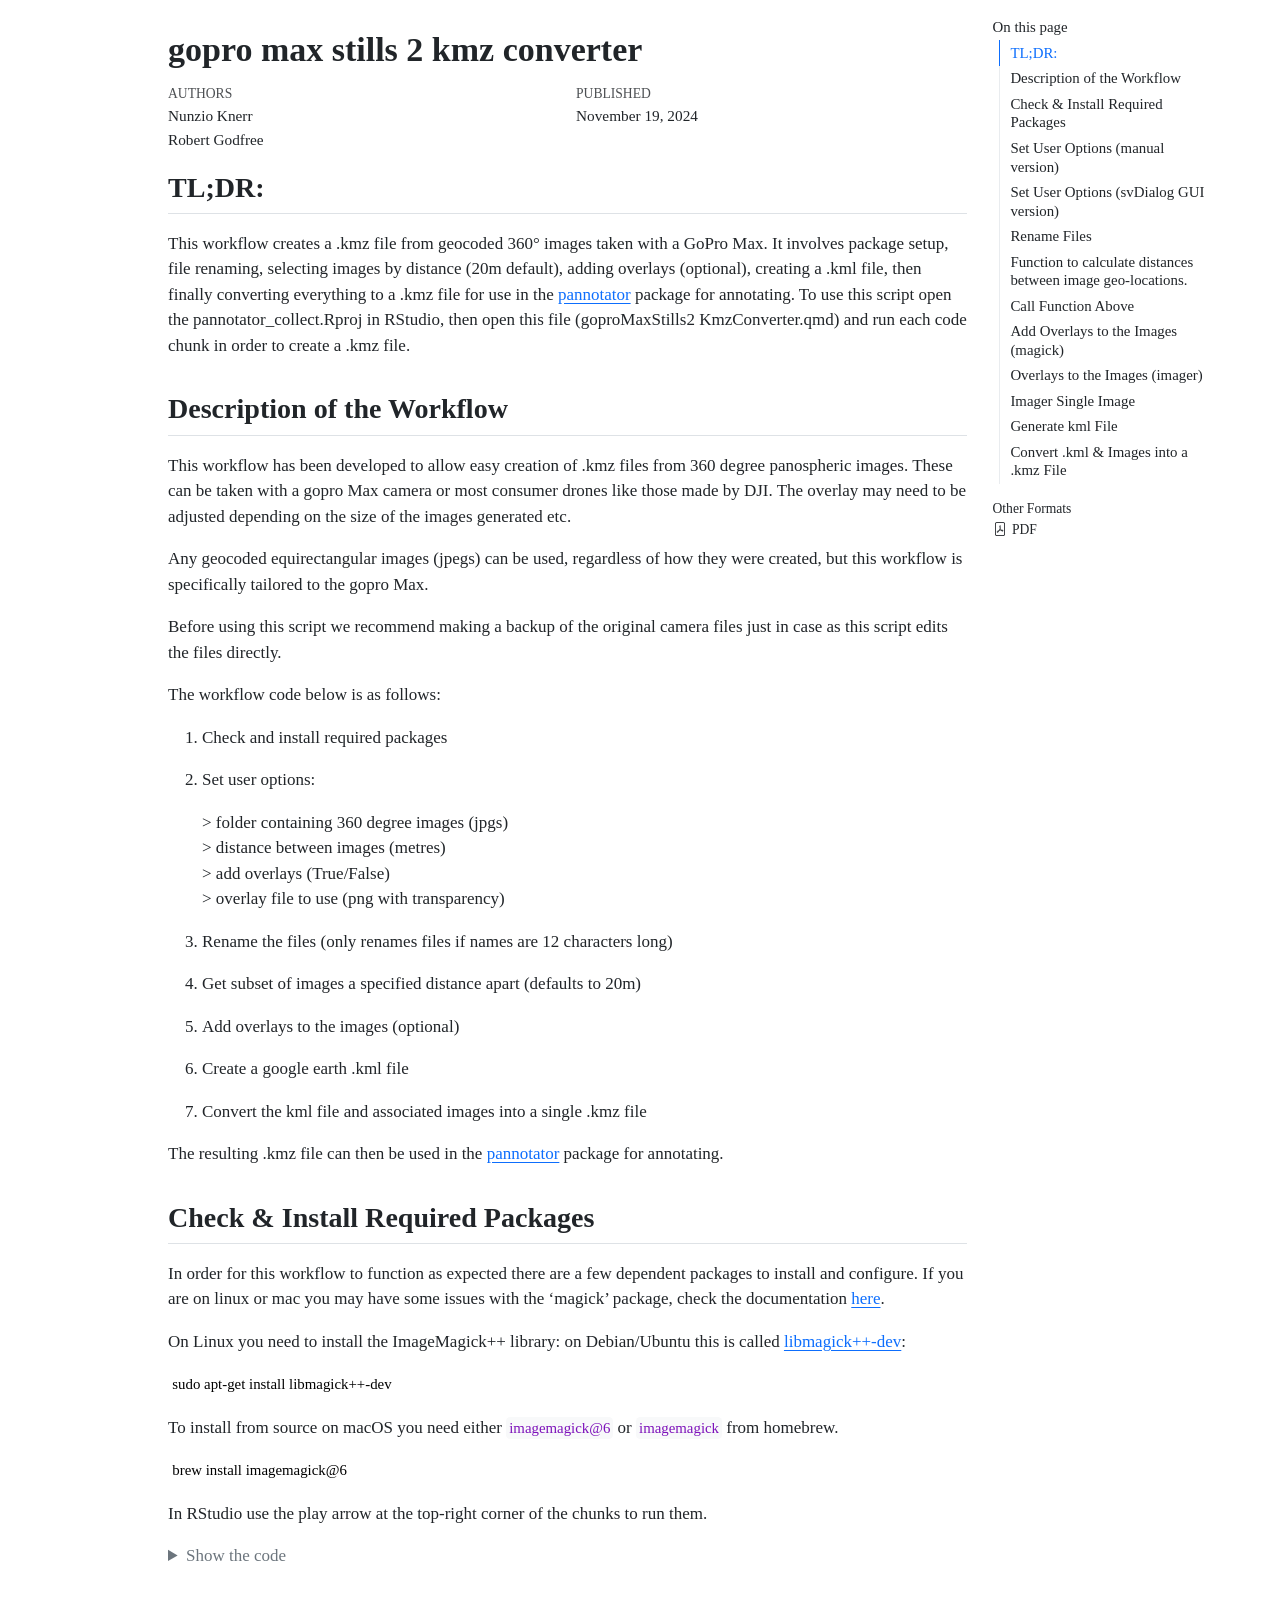
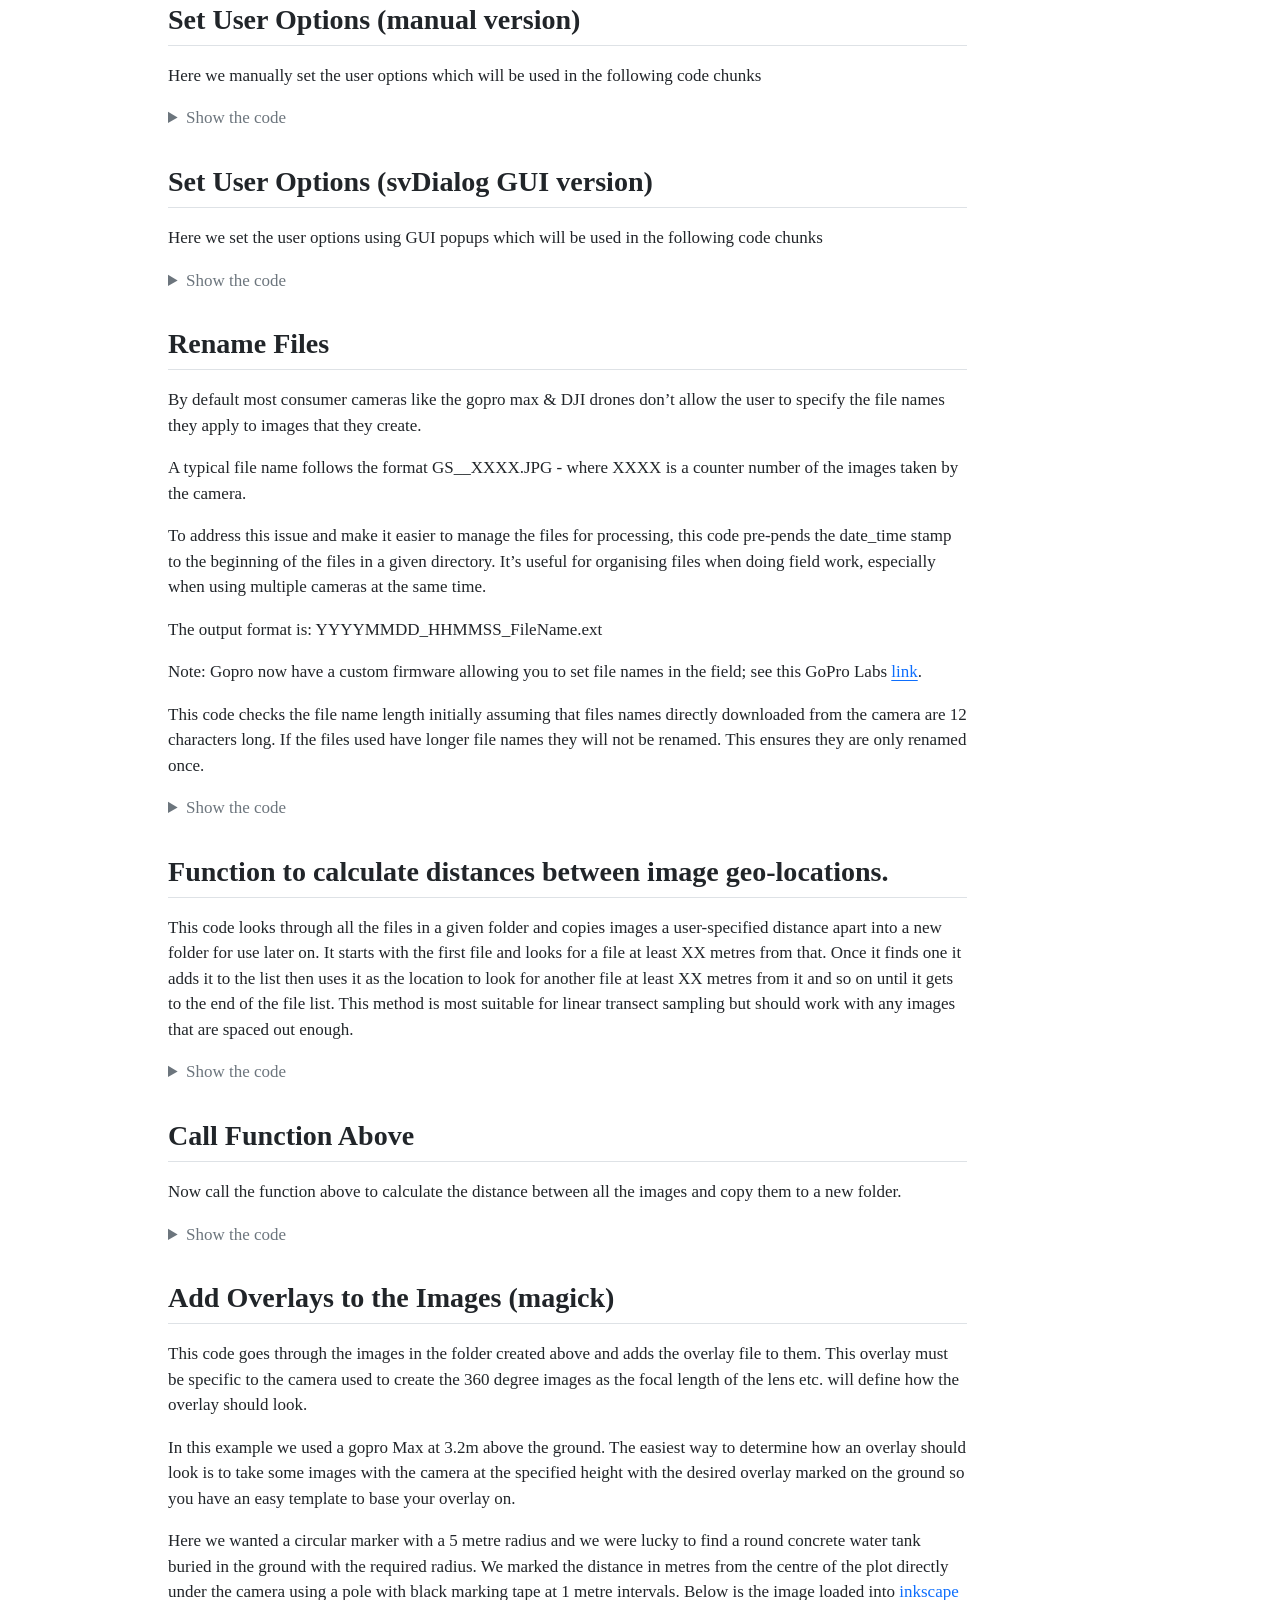
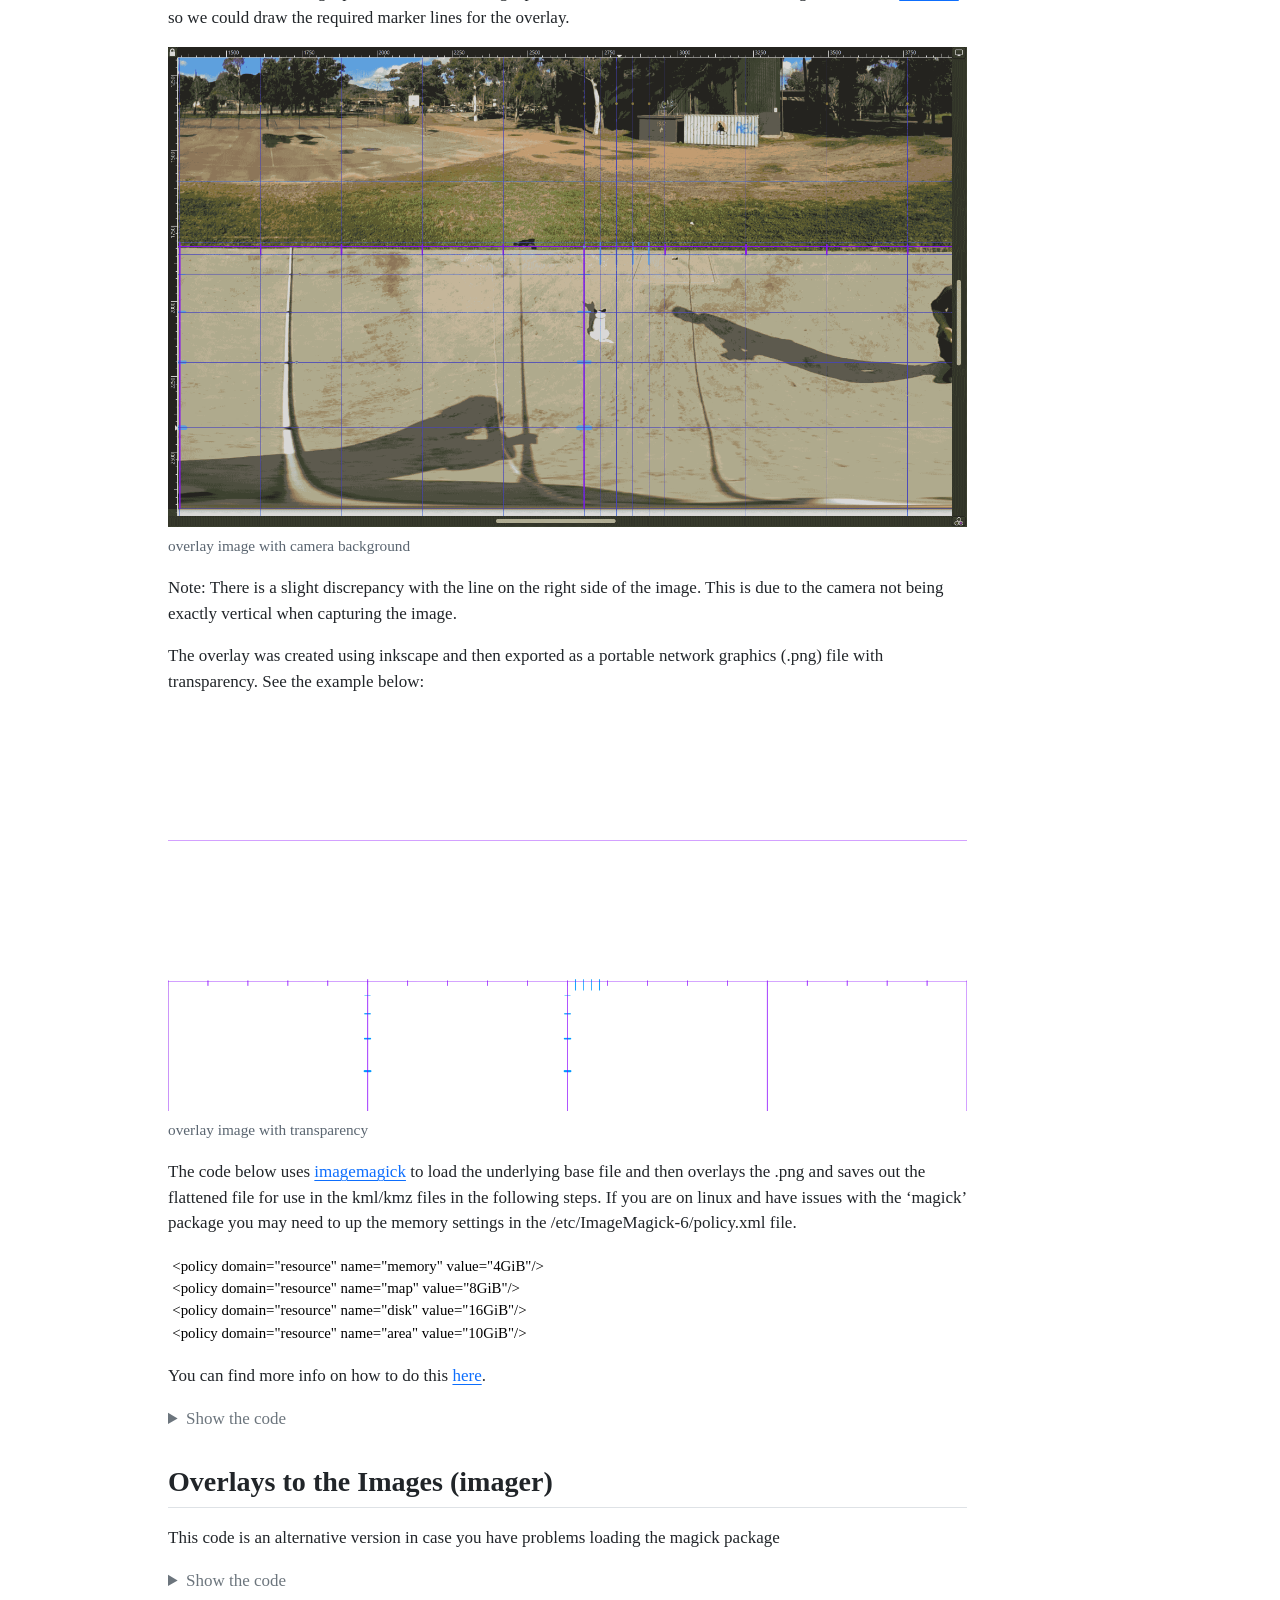
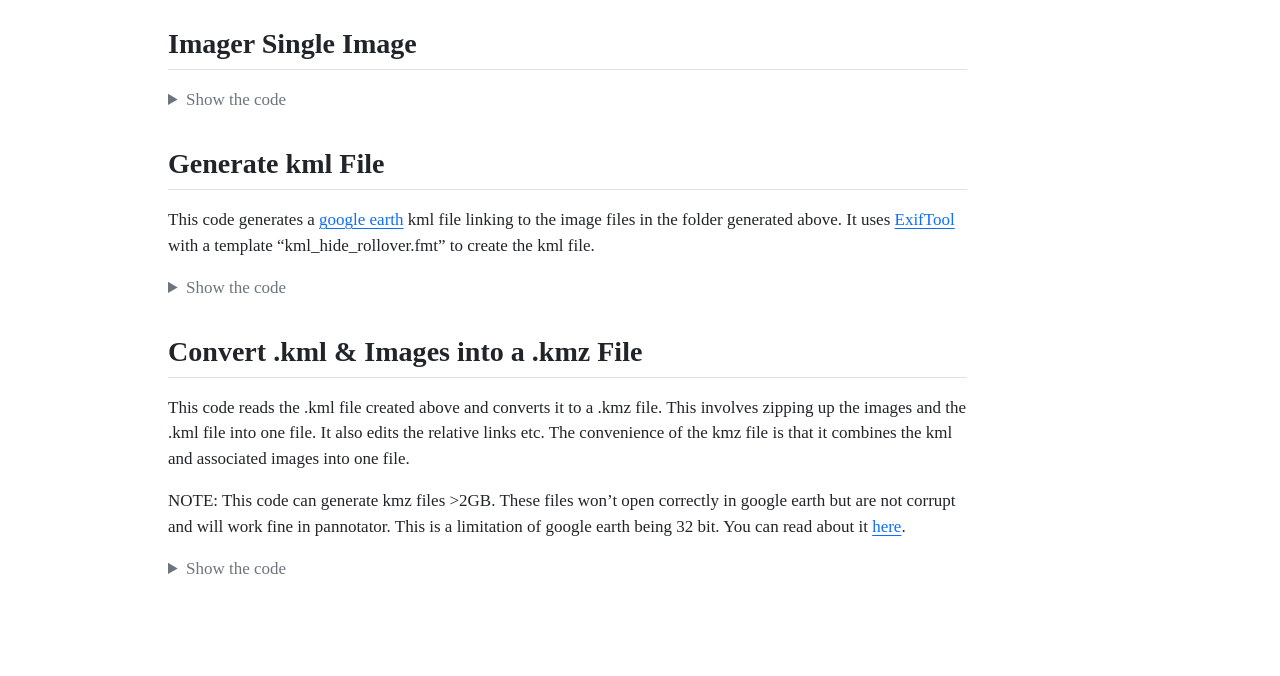
==== commit 366b1c5f: "updates with imager version and manual user select options seperated into different code chunk" ====
--- a/docs/goproMaxStills2KmzConverter.html
+++ b/docs/goproMaxStills2KmzConverter.html
@@ -8,7 +8,7 @@
 
 <meta name="author" content="Nunzio Knerr">
 <meta name="author" content="Robert Godfree">
-<meta name="dcterms.date" content="2024-11-15">
+<meta name="dcterms.date" content="2024-11-19">
 
 <title>gopro max stills 2 kmz converter</title>
 <style>
@@ -121,11 +121,14 @@
   <li><a href="#tldr" id="toc-tldr" class="nav-link active" data-scroll-target="#tldr">TL;DR:</a></li>
   <li><a href="#description-of-the-workflow" id="toc-description-of-the-workflow" class="nav-link" data-scroll-target="#description-of-the-workflow">Description of the Workflow</a></li>
   <li><a href="#check-install-required-packages" id="toc-check-install-required-packages" class="nav-link" data-scroll-target="#check-install-required-packages">Check &amp; Install Required Packages</a></li>
-  <li><a href="#set-user-options" id="toc-set-user-options" class="nav-link" data-scroll-target="#set-user-options">Set User Options</a></li>
+  <li><a href="#set-user-options-manual-version" id="toc-set-user-options-manual-version" class="nav-link" data-scroll-target="#set-user-options-manual-version">Set User Options (manual version)</a></li>
+  <li><a href="#set-user-options-svdialog-gui-version" id="toc-set-user-options-svdialog-gui-version" class="nav-link" data-scroll-target="#set-user-options-svdialog-gui-version">Set User Options (svDialog GUI version)</a></li>
   <li><a href="#rename-files" id="toc-rename-files" class="nav-link" data-scroll-target="#rename-files">Rename Files</a></li>
   <li><a href="#function-to-calculate-distances-between-image-geo-locations." id="toc-function-to-calculate-distances-between-image-geo-locations." class="nav-link" data-scroll-target="#function-to-calculate-distances-between-image-geo-locations.">Function to calculate distances between image geo-locations.</a></li>
   <li><a href="#call-function-above" id="toc-call-function-above" class="nav-link" data-scroll-target="#call-function-above">Call Function Above</a></li>
-  <li><a href="#add-overlays-to-the-images" id="toc-add-overlays-to-the-images" class="nav-link" data-scroll-target="#add-overlays-to-the-images">Add Overlays to the Images</a></li>
+  <li><a href="#add-overlays-to-the-images-magick" id="toc-add-overlays-to-the-images-magick" class="nav-link" data-scroll-target="#add-overlays-to-the-images-magick">Add Overlays to the Images (magick)</a></li>
+  <li><a href="#overlays-to-the-images-imager" id="toc-overlays-to-the-images-imager" class="nav-link" data-scroll-target="#overlays-to-the-images-imager">Overlays to the Images (imager)</a></li>
+  <li><a href="#imager-single-image" id="toc-imager-single-image" class="nav-link" data-scroll-target="#imager-single-image">Imager Single Image</a></li>
   <li><a href="#generate-kml-file" id="toc-generate-kml-file" class="nav-link" data-scroll-target="#generate-kml-file">Generate kml File</a></li>
   <li><a href="#convert-.kml-images-into-a-.kmz-file" id="toc-convert-.kml-images-into-a-.kmz-file" class="nav-link" data-scroll-target="#convert-.kml-images-into-a-.kmz-file">Convert .kml &amp; Images into a .kmz File</a></li>
   </ul>
@@ -154,7 +157,7 @@
     <div>
     <div class="quarto-title-meta-heading">Published</div>
     <div class="quarto-title-meta-contents">
-      <p class="date">November 15, 2024</p>
+      <p class="date">November 19, 2024</p>
     </div>
   </div>
   
@@ -168,7 +171,7 @@
 
 <section id="tldr" class="level2">
 <h2 class="anchored" data-anchor-id="tldr">TL;DR:</h2>
-<p>This workflow creates a .kmz file from geocoded 360° images taken with a GoPro Max. It involves package setup, file renaming, selecting images by distance (20m default), adding overlays (optional), creating a .kml file, then finally converting everything to a .kmz file for use in the <a href="https://cran.r-project.org/web/packages/pannotator/index.html">pannotator</a> package for annotating.</p>
+<p>This workflow creates a .kmz file from geocoded 360° images taken with a GoPro Max. It involves package setup, file renaming, selecting images by distance (20m default), adding overlays (optional), creating a .kml file, then finally converting everything to a .kmz file for use in the <a href="https://cran.r-project.org/web/packages/pannotator/index.html">pannotator</a> package for annotating. To use this script open the pannotator_collect.Rproj in RStudio, then open this file (goproMaxStills2 KmzConverter.qmd) and run each code chunk in order to create a .kmz file.</p>
 </section>
 <section id="description-of-the-workflow" class="level2">
 <h2 class="anchored" data-anchor-id="description-of-the-workflow">Description of the Workflow</h2>
@@ -193,72 +196,108 @@
 </section>
 <section id="check-install-required-packages" class="level2">
 <h2 class="anchored" data-anchor-id="check-install-required-packages">Check &amp; Install Required Packages</h2>
-<p>In order for this workflow to function as expected there are a few dependent packages to install and configure. If you are on linux you may have some issues with the ‘magick’ package, check the documentation <a href="https://cran.r-project.org/web/packages/magick/vignettes/intro.html">here</a>.</p>
+<p>In order for this workflow to function as expected there are a few dependent packages to install and configure. If you are on linux or mac you may have some issues with the ‘magick’ package, check the documentation <a href="https://cran.r-project.org/web/packages/magick/vignettes/intro.html">here</a>.</p>
+<p>On Linux you need to install the ImageMagick++ library: on Debian/Ubuntu this is called <a href="https://packages.debian.org/testing/libmagick++-dev">libmagick++-dev</a>:</p>
+<pre><code>sudo apt-get install libmagick++-dev</code></pre>
+<p>To install from source on macOS you need either <code>imagemagick@6</code> or <code>imagemagick</code> from homebrew.</p>
+<pre><code>brew install imagemagick@6</code></pre>
+<p>In RStudio use the play arrow at the top-right corner of the chunks to run them.</p>
 <div class="cell">
 <details class="code-fold">
 <summary>Show the code</summary>
-<div class="sourceCode cell-code" id="cb1"><pre class="sourceCode numberSource r number-lines code-with-copy"><code class="sourceCode r"><span id="cb1-1"><a href="#cb1-1"></a>dependentPackages <span class="ot">&lt;-</span></span>
-<span id="cb1-2"><a href="#cb1-2"></a>  <span class="fu">c</span>(<span class="st">"rstudioapi"</span>,</span>
-<span id="cb1-3"><a href="#cb1-3"></a>    <span class="st">"stringr"</span>,</span>
-<span id="cb1-4"><a href="#cb1-4"></a>    <span class="st">"tools"</span>,</span>
-<span id="cb1-5"><a href="#cb1-5"></a>    <span class="st">"exiftoolr"</span>,</span>
-<span id="cb1-6"><a href="#cb1-6"></a>    <span class="st">"geosphere"</span>,</span>
-<span id="cb1-7"><a href="#cb1-7"></a>    <span class="st">"stringr"</span>,</span>
-<span id="cb1-8"><a href="#cb1-8"></a>    <span class="st">"gpx"</span>,</span>
-<span id="cb1-9"><a href="#cb1-9"></a>    <span class="st">"magick"</span>,</span>
-<span id="cb1-10"><a href="#cb1-10"></a>    <span class="st">"fs"</span>,</span>
-<span id="cb1-11"><a href="#cb1-11"></a>    <span class="st">"magrittr"</span>,</span>
-<span id="cb1-12"><a href="#cb1-12"></a>    <span class="st">"plotKML"</span>,</span>
-<span id="cb1-13"><a href="#cb1-13"></a>    <span class="st">"zip"</span>,</span>
-<span id="cb1-14"><a href="#cb1-14"></a>    <span class="st">"usefun"</span></span>
-<span id="cb1-15"><a href="#cb1-15"></a>  )</span>
-<span id="cb1-16"><a href="#cb1-16"></a></span>
-<span id="cb1-17"><a href="#cb1-17"></a><span class="cf">for</span> (i <span class="cf">in</span> dependentPackages) {</span>
-<span id="cb1-18"><a href="#cb1-18"></a>  <span class="fu">print</span>(<span class="fu">paste0</span>(<span class="st">"Checking for: "</span>, i))</span>
-<span id="cb1-19"><a href="#cb1-19"></a>  </span>
-<span id="cb1-20"><a href="#cb1-20"></a>  <span class="co"># First check if you have the package installed</span></span>
-<span id="cb1-21"><a href="#cb1-21"></a>  check_for_package <span class="ot">&lt;-</span> <span class="fu">system.file</span>(<span class="at">package =</span> i)</span>
-<span id="cb1-22"><a href="#cb1-22"></a>  <span class="fu">print</span>(check_for_package)</span>
-<span id="cb1-23"><a href="#cb1-23"></a>  </span>
-<span id="cb1-24"><a href="#cb1-24"></a>  <span class="co"># If not run the following code to install it.</span></span>
-<span id="cb1-25"><a href="#cb1-25"></a>  <span class="cf">if</span> (check_for_package <span class="sc">==</span> <span class="st">""</span>) {</span>
-<span id="cb1-26"><a href="#cb1-26"></a>    <span class="fu">print</span>(<span class="fu">paste0</span>(i, <span class="st">" package not found .....installing now"</span>))</span>
-<span id="cb1-27"><a href="#cb1-27"></a>    <span class="fu">install.packages</span>(i)</span>
-<span id="cb1-28"><a href="#cb1-28"></a>  } <span class="cf">else</span> {</span>
-<span id="cb1-29"><a href="#cb1-29"></a>    <span class="fu">print</span>(<span class="fu">paste0</span>(i, <span class="st">" package is already installed"</span>))</span>
-<span id="cb1-30"><a href="#cb1-30"></a>  }</span>
-<span id="cb1-31"><a href="#cb1-31"></a>}</span></code><button title="Copy to Clipboard" class="code-copy-button"><i class="bi"></i></button></pre></div>
+<div class="sourceCode cell-code" id="cb3"><pre class="sourceCode numberSource r number-lines code-with-copy"><code class="sourceCode r"><span id="cb3-1"><a href="#cb3-1"></a>dependentPackages <span class="ot">&lt;-</span></span>
+<span id="cb3-2"><a href="#cb3-2"></a>  <span class="fu">c</span>(<span class="st">"svDialogs"</span>,</span>
+<span id="cb3-3"><a href="#cb3-3"></a>    <span class="st">"stringr"</span>,</span>
+<span id="cb3-4"><a href="#cb3-4"></a>    <span class="st">"tools"</span>,</span>
+<span id="cb3-5"><a href="#cb3-5"></a>    <span class="st">"exiftoolr"</span>,</span>
+<span id="cb3-6"><a href="#cb3-6"></a>    <span class="st">"geosphere"</span>,</span>
+<span id="cb3-7"><a href="#cb3-7"></a>    <span class="st">"stringr"</span>,</span>
+<span id="cb3-8"><a href="#cb3-8"></a>    <span class="st">"gpx"</span>,</span>
+<span id="cb3-9"><a href="#cb3-9"></a>    <span class="st">"magick"</span>,</span>
+<span id="cb3-10"><a href="#cb3-10"></a>    <span class="st">"imager"</span>,</span>
+<span id="cb3-11"><a href="#cb3-11"></a>    <span class="st">"fs"</span>,</span>
+<span id="cb3-12"><a href="#cb3-12"></a>    <span class="st">"magrittr"</span>,</span>
+<span id="cb3-13"><a href="#cb3-13"></a>    <span class="st">"zip"</span>,</span>
+<span id="cb3-14"><a href="#cb3-14"></a>    <span class="st">"usefun"</span></span>
+<span id="cb3-15"><a href="#cb3-15"></a>  )</span>
+<span id="cb3-16"><a href="#cb3-16"></a></span>
+<span id="cb3-17"><a href="#cb3-17"></a><span class="cf">for</span> (i <span class="cf">in</span> dependentPackages) {</span>
+<span id="cb3-18"><a href="#cb3-18"></a>  <span class="fu">print</span>(<span class="fu">paste0</span>(<span class="st">"Checking for: "</span>, i))</span>
+<span id="cb3-19"><a href="#cb3-19"></a>  </span>
+<span id="cb3-20"><a href="#cb3-20"></a>  <span class="co"># First check if you have the package installed</span></span>
+<span id="cb3-21"><a href="#cb3-21"></a>  check_for_package <span class="ot">&lt;-</span> <span class="fu">system.file</span>(<span class="at">package =</span> i)</span>
+<span id="cb3-22"><a href="#cb3-22"></a>  <span class="fu">print</span>(check_for_package)</span>
+<span id="cb3-23"><a href="#cb3-23"></a>  </span>
+<span id="cb3-24"><a href="#cb3-24"></a>  <span class="co"># If not run the following code to install it.</span></span>
+<span id="cb3-25"><a href="#cb3-25"></a>  <span class="cf">if</span> (check_for_package <span class="sc">==</span> <span class="st">""</span>) {</span>
+<span id="cb3-26"><a href="#cb3-26"></a>    <span class="fu">print</span>(<span class="fu">paste0</span>(i, <span class="st">" package not found .....installing now"</span>))</span>
+<span id="cb3-27"><a href="#cb3-27"></a>    <span class="fu">install.packages</span>(i)</span>
+<span id="cb3-28"><a href="#cb3-28"></a>  } <span class="cf">else</span> {</span>
+<span id="cb3-29"><a href="#cb3-29"></a>    <span class="fu">print</span>(<span class="fu">paste0</span>(i, <span class="st">" package is already installed"</span>))</span>
+<span id="cb3-30"><a href="#cb3-30"></a>  }</span>
+<span id="cb3-31"><a href="#cb3-31"></a>}</span></code><button title="Copy to Clipboard" class="code-copy-button"><i class="bi"></i></button></pre></div>
 </details>
 </div>
 </section>
-<section id="set-user-options" class="level2">
-<h2 class="anchored" data-anchor-id="set-user-options">Set User Options</h2>
-<p>Here we set the user options which will be used in the following code chunks</p>
+<section id="set-user-options-manual-version" class="level2">
+<h2 class="anchored" data-anchor-id="set-user-options-manual-version">Set User Options (manual version)</h2>
+<p>Here we manually set the user options which will be used in the following code chunks</p>
 <div class="cell">
 <details class="code-fold">
 <summary>Show the code</summary>
-<div class="sourceCode cell-code" id="cb2"><pre class="sourceCode numberSource r number-lines code-with-copy"><code class="sourceCode r"><span id="cb2-1"><a href="#cb2-1"></a><span class="co"># Choose the directory path containing 360 images.</span></span>
-<span id="cb2-2"><a href="#cb2-2"></a>directory <span class="ot">&lt;-</span> rstudioapi<span class="sc">::</span><span class="fu">selectDirectory</span>(<span class="at">caption =</span> <span class="st">"Select Directory Containing 360 images"</span>, <span class="at">label =</span> <span class="st">"Select"</span>, <span class="at">path =</span> rstudioapi<span class="sc">::</span><span class="fu">getActiveProject</span>())</span>
-<span id="cb2-3"><a href="#cb2-3"></a><span class="co"># OR</span></span>
-<span id="cb2-4"><a href="#cb2-4"></a><span class="co"># add path manually: use forward slashed only.</span></span>
-<span id="cb2-5"><a href="#cb2-5"></a><span class="co"># directory &lt;- "C:/FolderContaining360Images/"</span></span>
-<span id="cb2-6"><a href="#cb2-6"></a></span>
-<span id="cb2-7"><a href="#cb2-7"></a><span class="co"># Select the minimum distance in metres between each extracted image.</span></span>
-<span id="cb2-8"><a href="#cb2-8"></a><span class="co"># For example, set metresBetweenEachImageWanted &lt;- 100 to extract images a minimum of 100 metre apart.</span></span>
-<span id="cb2-9"><a href="#cb2-9"></a></span>
-<span id="cb2-10"><a href="#cb2-10"></a>metresBetweenEachImageWanted <span class="ot">&lt;-</span> <span class="dv">100</span></span>
-<span id="cb2-11"><a href="#cb2-11"></a></span>
-<span id="cb2-12"><a href="#cb2-12"></a><span class="co"># Set to TRUE to add overlays to each image file; or FALSE to use images without any overlays.</span></span>
-<span id="cb2-13"><a href="#cb2-13"></a>addOverlays <span class="ot">&lt;-</span> <span class="cn">TRUE</span></span>
-<span id="cb2-14"><a href="#cb2-14"></a></span>
-<span id="cb2-15"><a href="#cb2-15"></a><span class="co"># Conditionally set the overlay image file if addOverlays is TRUE</span></span>
-<span id="cb2-16"><a href="#cb2-16"></a><span class="cf">if</span> (addOverlays) {</span>
-<span id="cb2-17"><a href="#cb2-17"></a>  <span class="co"># Choose the file for your desired overlay image (PNG image with transparency).</span></span>
-<span id="cb2-18"><a href="#cb2-18"></a>  overlayImageFile <span class="ot">&lt;-</span> rstudioapi<span class="sc">::</span><span class="fu">selectFile</span>(<span class="at">caption =</span> <span class="st">"Select overlay file (png)"</span>, <span class="at">label =</span> <span class="st">"Select PNG file"</span>, <span class="at">path =</span> rstudioapi<span class="sc">::</span><span class="fu">getActiveProject</span>(), <span class="at">filter =</span> <span class="st">"png (*.png)"</span>,)</span>
-<span id="cb2-19"><a href="#cb2-19"></a>  <span class="co"># OR</span></span>
-<span id="cb2-20"><a href="#cb2-20"></a>  <span class="co"># specify file path manually.</span></span>
-<span id="cb2-21"><a href="#cb2-21"></a>  <span class="co"># overlayImageFile &lt;- "overlay_files/5m_overlay_wedges_straight6.png"</span></span>
-<span id="cb2-22"><a href="#cb2-22"></a>}</span></code><button title="Copy to Clipboard" class="code-copy-button"><i class="bi"></i></button></pre></div>
+<div class="sourceCode cell-code" id="cb4"><pre class="sourceCode numberSource r number-lines code-with-copy"><code class="sourceCode r"><span id="cb4-1"><a href="#cb4-1"></a><span class="co"># Manually add the path: use forward slashed only. (Windows)</span></span>
+<span id="cb4-2"><a href="#cb4-2"></a><span class="co"># directory &lt;- "C:/FolderContaining360Images/"</span></span>
+<span id="cb4-3"><a href="#cb4-3"></a><span class="co"># Manually add the path: use forward slashes only (works for macOS and Linux).</span></span>
+<span id="cb4-4"><a href="#cb4-4"></a> directory <span class="ot">&lt;-</span> <span class="st">"C:/E/gitRepos/pannotator_collect/gopro_images"</span></span>
+<span id="cb4-5"><a href="#cb4-5"></a></span>
+<span id="cb4-6"><a href="#cb4-6"></a><span class="co"># Select the minimum distance in metres between each extracted image.</span></span>
+<span id="cb4-7"><a href="#cb4-7"></a> metresBetweenEachImageWanted <span class="ot">&lt;-</span> <span class="dv">100</span></span>
+<span id="cb4-8"><a href="#cb4-8"></a></span>
+<span id="cb4-9"><a href="#cb4-9"></a><span class="co"># Set to TRUE to add overlays to each image file; or FALSE to use images without any overlays.</span></span>
+<span id="cb4-10"><a href="#cb4-10"></a> addOverlays <span class="ot">&lt;-</span> <span class="cn">TRUE</span></span>
+<span id="cb4-11"><a href="#cb4-11"></a></span>
+<span id="cb4-12"><a href="#cb4-12"></a><span class="co"># Conditionally set the overlay image file if addOverlays is TRUE</span></span>
+<span id="cb4-13"><a href="#cb4-13"></a><span class="cf">if</span> (addOverlays <span class="sc">==</span> <span class="cn">TRUE</span>) {</span>
+<span id="cb4-14"><a href="#cb4-14"></a>  <span class="co"># specify file path manually.</span></span>
+<span id="cb4-15"><a href="#cb4-15"></a>   overlayImageFile <span class="ot">&lt;-</span> <span class="st">"./overlay_files/5m_overlay_wedges_straight6.png"</span></span>
+<span id="cb4-16"><a href="#cb4-16"></a>} <span class="cf">else</span> <span class="cf">if</span> (<span class="fu">identical</span>(addOverlays, <span class="cn">FALSE</span>) <span class="sc">||</span> <span class="fu">length</span>(addOverlays) <span class="sc">==</span> <span class="dv">0</span>) {</span>
+<span id="cb4-17"><a href="#cb4-17"></a>  overlayImageFile <span class="ot">&lt;-</span> <span class="cn">NULL</span></span>
+<span id="cb4-18"><a href="#cb4-18"></a>}</span></code><button title="Copy to Clipboard" class="code-copy-button"><i class="bi"></i></button></pre></div>
+</details>
+</div>
+</section>
+<section id="set-user-options-svdialog-gui-version" class="level2">
+<h2 class="anchored" data-anchor-id="set-user-options-svdialog-gui-version">Set User Options (svDialog GUI version)</h2>
+<p>Here we set the user options using GUI popups which will be used in the following code chunks</p>
+<div class="cell">
+<details class="code-fold">
+<summary>Show the code</summary>
+<div class="sourceCode cell-code" id="cb5"><pre class="sourceCode numberSource r number-lines code-with-copy"><code class="sourceCode r"><span id="cb5-1"><a href="#cb5-1"></a><span class="co"># svDialogs::msgBox("There will be several popup dialogs so you can select the different options")</span></span>
+<span id="cb5-2"><a href="#cb5-2"></a><span class="co"># </span></span>
+<span id="cb5-3"><a href="#cb5-3"></a><span class="co"># # Choose the directory path containing 360 images.</span></span>
+<span id="cb5-4"><a href="#cb5-4"></a><span class="co"># directory &lt;- svDialogs::dlg_dir(default = getwd(), title = "Select Directory Containing 360 images")$res</span></span>
+<span id="cb5-5"><a href="#cb5-5"></a><span class="co"># </span></span>
+<span id="cb5-6"><a href="#cb5-6"></a><span class="co"># # Select the minimum distance in metres between each extracted image.</span></span>
+<span id="cb5-7"><a href="#cb5-7"></a><span class="co"># metresBetweenEachImageWanted &lt;- svDialogs::dlg_input(message = "Enter a value for: metresBetweenEachImageWanted", default = "100")$res</span></span>
+<span id="cb5-8"><a href="#cb5-8"></a><span class="co"># </span></span>
+<span id="cb5-9"><a href="#cb5-9"></a><span class="co"># # Set to TRUE to add overlays to each image file; or FALSE to use images without any overlays.</span></span>
+<span id="cb5-10"><a href="#cb5-10"></a><span class="co"># addOverlays &lt;- svDialogs::dlgList(choices=c(TRUE,FALSE), preselect = TRUE, multiple = FALSE, title = "Add overlay to images?")$res</span></span>
+<span id="cb5-11"><a href="#cb5-11"></a><span class="co"># </span></span>
+<span id="cb5-12"><a href="#cb5-12"></a><span class="co"># # Conditionally set the overlay image file if addOverlays is TRUE</span></span>
+<span id="cb5-13"><a href="#cb5-13"></a><span class="co"># if (addOverlays == TRUE) {</span></span>
+<span id="cb5-14"><a href="#cb5-14"></a><span class="co">#   # Choose the file for your desired overlay image (PNG image with transparency).</span></span>
+<span id="cb5-15"><a href="#cb5-15"></a><span class="co">#   overlayImageFile &lt;- svDialogs::dlg_open(default = "./overlay_files", title = "Select overlay file (png)", multiple = FALSE, filters = svDialogs::dlg_filters["png", ])$res</span></span>
+<span id="cb5-16"><a href="#cb5-16"></a><span class="co"># } else if (identical(addOverlays, FALSE) || length(addOverlays) == 0) {</span></span>
+<span id="cb5-17"><a href="#cb5-17"></a><span class="co">#   overlayImageFile &lt;- NULL</span></span>
+<span id="cb5-18"><a href="#cb5-18"></a><span class="co">#   }</span></span>
+<span id="cb5-19"><a href="#cb5-19"></a><span class="co"># </span></span>
+<span id="cb5-20"><a href="#cb5-20"></a><span class="co"># finalMessage &lt;- paste0("Folder with 360 Images: ", directory,</span></span>
+<span id="cb5-21"><a href="#cb5-21"></a><span class="co">#    " Metres Between Each Image Wanted: ", metresBetweenEachImageWanted, " AddOverlays: ", addOverlays)</span></span>
+<span id="cb5-22"><a href="#cb5-22"></a><span class="co"># if (addOverlays == TRUE) {</span></span>
+<span id="cb5-23"><a href="#cb5-23"></a><span class="co">#   finalMessage &lt;- paste0(finalMessage, " Overlay Image File: " , overlayImageFile)</span></span>
+<span id="cb5-24"><a href="#cb5-24"></a><span class="co"># }</span></span>
+<span id="cb5-25"><a href="#cb5-25"></a><span class="co"># </span></span>
+<span id="cb5-26"><a href="#cb5-26"></a><span class="co"># svDialogs::dlg_message(message =finalMessage, type = "ok")</span></span></code><button title="Copy to Clipboard" class="code-copy-button"><i class="bi"></i></button></pre></div>
 </details>
 </div>
 </section>
@@ -273,55 +312,56 @@
 <div class="cell">
 <details class="code-fold">
 <summary>Show the code</summary>
-<div class="sourceCode cell-code" id="cb3"><pre class="sourceCode numberSource r number-lines code-with-copy"><code class="sourceCode r"><span id="cb3-1"><a href="#cb3-1"></a><span class="fu">library</span>(exiftoolr)</span>
-<span id="cb3-2"><a href="#cb3-2"></a><span class="fu">library</span>(stringr)</span>
-<span id="cb3-3"><a href="#cb3-3"></a><span class="fu">library</span>(tools)</span>
-<span id="cb3-4"><a href="#cb3-4"></a></span>
-<span id="cb3-5"><a href="#cb3-5"></a><span class="co"># Check if 'directory' is set and valid, throw an error if not</span></span>
-<span id="cb3-6"><a href="#cb3-6"></a><span class="cf">if</span> (<span class="sc">!</span><span class="fu">exists</span>(<span class="st">"directory"</span>) <span class="sc">||</span> <span class="sc">!</span><span class="fu">dir.exists</span>(<span class="fu">paste0</span>(directory))) {</span>
-<span id="cb3-7"><a href="#cb3-7"></a>  <span class="fu">stop</span>(<span class="st">"'directory' does not exist. Please run the code chunk under 'Set User Options' above to set the directory containing the 360 images."</span>)</span>
-<span id="cb3-8"><a href="#cb3-8"></a>}</span>
-<span id="cb3-9"><a href="#cb3-9"></a></span>
-<span id="cb3-10"><a href="#cb3-10"></a><span class="co"># filter only .jpg or .JPG files</span></span>
-<span id="cb3-11"><a href="#cb3-11"></a>file_extension <span class="ot">&lt;-</span> <span class="st">"</span><span class="sc">\\</span><span class="st">.[Jj][Pp][Gg]$"</span></span>
-<span id="cb3-12"><a href="#cb3-12"></a></span>
-<span id="cb3-13"><a href="#cb3-13"></a>my_files <span class="ot">&lt;-</span></span>
-<span id="cb3-14"><a href="#cb3-14"></a>  <span class="fu">list.files</span>(</span>
-<span id="cb3-15"><a href="#cb3-15"></a>    directory,</span>
-<span id="cb3-16"><a href="#cb3-16"></a>    <span class="at">pattern =</span> <span class="fu">paste0</span>(<span class="st">"*"</span>, file_extension),</span>
-<span id="cb3-17"><a href="#cb3-17"></a>    <span class="at">all.files =</span> <span class="cn">FALSE</span>,</span>
-<span id="cb3-18"><a href="#cb3-18"></a>    <span class="at">full.names =</span> <span class="cn">TRUE</span></span>
-<span id="cb3-19"><a href="#cb3-19"></a>  )</span>
-<span id="cb3-20"><a href="#cb3-20"></a></span>
-<span id="cb3-21"><a href="#cb3-21"></a><span class="co">#read the exif information in the file to get the creation date</span></span>
-<span id="cb3-22"><a href="#cb3-22"></a>files_df <span class="ot">&lt;-</span> exiftoolr<span class="sc">::</span><span class="fu">exif_read</span>(my_files, <span class="at">args =</span> <span class="fu">c</span>(<span class="st">"-G1"</span>, <span class="st">"-a"</span>, <span class="st">"-s"</span>))</span>
-<span id="cb3-23"><a href="#cb3-23"></a></span>
-<span id="cb3-24"><a href="#cb3-24"></a><span class="co">#Loop through the files and check to change file names</span></span>
-<span id="cb3-25"><a href="#cb3-25"></a><span class="co">#this checks if the files have already been changed by looking at the length of the file name.</span></span>
-<span id="cb3-26"><a href="#cb3-26"></a><span class="cf">for</span> (i <span class="cf">in</span> <span class="dv">1</span><span class="sc">:</span><span class="fu">nrow</span>(files_df)) {</span>
-<span id="cb3-27"><a href="#cb3-27"></a>  <span class="fu">print</span>(<span class="st">"Checking if camera file name has not been changed"</span>)</span>
-<span id="cb3-28"><a href="#cb3-28"></a>  <span class="cf">if</span> (<span class="fu">nchar</span>(files_df[i, <span class="st">"System:FileName"</span>]) <span class="sc">==</span> <span class="dv">12</span>) {</span>
-<span id="cb3-29"><a href="#cb3-29"></a>    <span class="fu">print</span>(<span class="st">"File appears to be 12 characters long"</span>)</span>
-<span id="cb3-30"><a href="#cb3-30"></a>    <span class="fu">print</span>(<span class="fu">paste0</span>(<span class="st">"SourceFile: "</span>, files_df[i, <span class="st">"SourceFile"</span>]))</span>
-<span id="cb3-31"><a href="#cb3-31"></a>    origFullFileName <span class="ot">&lt;-</span> <span class="fu">paste0</span>(files_df[i, <span class="st">"SourceFile"</span>])</span>
-<span id="cb3-32"><a href="#cb3-32"></a>    createDate <span class="ot">&lt;-</span> <span class="fu">paste0</span>(files_df[i, <span class="st">"ExifIFD:DateTimeOriginal"</span>])</span>
-<span id="cb3-33"><a href="#cb3-33"></a>    <span class="fu">print</span>(<span class="fu">paste0</span>(<span class="st">"CreateDate: "</span>, createDate))</span>
-<span id="cb3-34"><a href="#cb3-34"></a>    formattedCreateDate <span class="ot">&lt;-</span> stringr<span class="sc">::</span><span class="fu">str_replace_all</span>(createDate, <span class="st">":"</span>, <span class="st">""</span>)</span>
-<span id="cb3-35"><a href="#cb3-35"></a>    formattedCreateDate <span class="ot">&lt;-</span> stringr<span class="sc">::</span><span class="fu">str_replace_all</span>(formattedCreateDate, <span class="st">" "</span>, <span class="st">"_"</span>)</span>
-<span id="cb3-36"><a href="#cb3-36"></a>    <span class="fu">print</span>(<span class="fu">paste0</span>(<span class="st">"formattedCreateDate: "</span>, formattedCreateDate))</span>
-<span id="cb3-37"><a href="#cb3-37"></a>    file_ext <span class="ot">&lt;-</span> <span class="fu">tolower</span>(tools<span class="sc">::</span><span class="fu">file_ext</span>(files_df[i, <span class="st">"System:FileName"</span>]))</span>
-<span id="cb3-38"><a href="#cb3-38"></a>    newFileName <span class="ot">&lt;-</span> <span class="fu">paste0</span>(files_df[i, <span class="st">"System:Directory"</span>], <span class="st">"/"</span>, formattedCreateDate,<span class="st">"_"</span>,tools<span class="sc">::</span><span class="fu">file_path_sans_ext</span>(<span class="fu">basename</span>(files_df[i, <span class="st">"System:FileName"</span>])), <span class="st">"."</span>,file_ext)</span>
-<span id="cb3-39"><a href="#cb3-39"></a>    <span class="fu">print</span>(<span class="fu">paste0</span>(<span class="st">"newFileName: "</span>, newFileName))</span>
-<span id="cb3-40"><a href="#cb3-40"></a>    <span class="fu">file.rename</span>(<span class="at">from =</span> origFullFileName, <span class="at">to =</span> newFileName)</span>
-<span id="cb3-41"><a href="#cb3-41"></a>    <span class="fu">print</span>(<span class="st">"File name changed"</span>)</span>
-<span id="cb3-42"><a href="#cb3-42"></a>  } <span class="cf">else</span> {</span>
-<span id="cb3-43"><a href="#cb3-43"></a>    <span class="fu">print</span>(</span>
-<span id="cb3-44"><a href="#cb3-44"></a>      <span class="st">"It appears that the file has already been renamed as it's greater than 12 characters long"</span></span>
-<span id="cb3-45"><a href="#cb3-45"></a>    )</span>
-<span id="cb3-46"><a href="#cb3-46"></a>    <span class="fu">print</span>(<span class="fu">paste0</span>(<span class="st">"SourceFile: "</span>, files_df[i, <span class="st">"SourceFile"</span>]))</span>
-<span id="cb3-47"><a href="#cb3-47"></a>  }</span>
-<span id="cb3-48"><a href="#cb3-48"></a>  </span>
-<span id="cb3-49"><a href="#cb3-49"></a>}</span></code><button title="Copy to Clipboard" class="code-copy-button"><i class="bi"></i></button></pre></div>
+<div class="sourceCode cell-code" id="cb6"><pre class="sourceCode numberSource r number-lines code-with-copy"><code class="sourceCode r"><span id="cb6-1"><a href="#cb6-1"></a><span class="fu">library</span>(exiftoolr)</span>
+<span id="cb6-2"><a href="#cb6-2"></a><span class="fu">library</span>(stringr)</span>
+<span id="cb6-3"><a href="#cb6-3"></a><span class="fu">library</span>(tools)</span>
+<span id="cb6-4"><a href="#cb6-4"></a></span>
+<span id="cb6-5"><a href="#cb6-5"></a><span class="co"># Check if 'directory' is set and valid, throw an error if not</span></span>
+<span id="cb6-6"><a href="#cb6-6"></a><span class="cf">if</span> (<span class="sc">!</span><span class="fu">exists</span>(<span class="st">"directory"</span>) <span class="sc">||</span> <span class="sc">!</span><span class="fu">dir.exists</span>(<span class="fu">paste0</span>(directory)) <span class="sc">||</span> <span class="fu">length</span>(directory) <span class="sc">==</span> <span class="dv">0</span>) {</span>
+<span id="cb6-7"><a href="#cb6-7"></a>  <span class="fu">stop</span>(<span class="st">"'directory' does not exist. Please run the code chunk under 'Set User Options' above to set the directory containing the 360 images."</span></span>
+<span id="cb6-8"><a href="#cb6-8"></a>  )</span>
+<span id="cb6-9"><a href="#cb6-9"></a>}</span>
+<span id="cb6-10"><a href="#cb6-10"></a></span>
+<span id="cb6-11"><a href="#cb6-11"></a><span class="co"># filter only .jpg or .JPG files</span></span>
+<span id="cb6-12"><a href="#cb6-12"></a>file_extension <span class="ot">&lt;-</span> <span class="st">"</span><span class="sc">\\</span><span class="st">.[Jj][Pp][Gg]$"</span></span>
+<span id="cb6-13"><a href="#cb6-13"></a></span>
+<span id="cb6-14"><a href="#cb6-14"></a>my_files <span class="ot">&lt;-</span></span>
+<span id="cb6-15"><a href="#cb6-15"></a>  <span class="fu">list.files</span>(</span>
+<span id="cb6-16"><a href="#cb6-16"></a>    directory,</span>
+<span id="cb6-17"><a href="#cb6-17"></a>    <span class="at">pattern =</span> <span class="fu">paste0</span>(<span class="st">"*"</span>, file_extension),</span>
+<span id="cb6-18"><a href="#cb6-18"></a>    <span class="at">all.files =</span> <span class="cn">FALSE</span>,</span>
+<span id="cb6-19"><a href="#cb6-19"></a>    <span class="at">full.names =</span> <span class="cn">TRUE</span></span>
+<span id="cb6-20"><a href="#cb6-20"></a>  )</span>
+<span id="cb6-21"><a href="#cb6-21"></a></span>
+<span id="cb6-22"><a href="#cb6-22"></a><span class="co">#read the exif information in the file to get the creation date</span></span>
+<span id="cb6-23"><a href="#cb6-23"></a>files_df <span class="ot">&lt;-</span> exiftoolr<span class="sc">::</span><span class="fu">exif_read</span>(my_files, <span class="at">args =</span> <span class="fu">c</span>(<span class="st">"-G1"</span>, <span class="st">"-a"</span>, <span class="st">"-s"</span>))</span>
+<span id="cb6-24"><a href="#cb6-24"></a></span>
+<span id="cb6-25"><a href="#cb6-25"></a><span class="co">#Loop through the files and check to change file names</span></span>
+<span id="cb6-26"><a href="#cb6-26"></a><span class="co">#this checks if the files have already been changed by looking at the length of the file name.</span></span>
+<span id="cb6-27"><a href="#cb6-27"></a><span class="cf">for</span> (i <span class="cf">in</span> <span class="dv">1</span><span class="sc">:</span><span class="fu">nrow</span>(files_df)) {</span>
+<span id="cb6-28"><a href="#cb6-28"></a>  <span class="fu">print</span>(<span class="st">"Checking if camera file name has not been changed"</span>)</span>
+<span id="cb6-29"><a href="#cb6-29"></a>  <span class="cf">if</span> (<span class="fu">nchar</span>(files_df[i, <span class="st">"System:FileName"</span>]) <span class="sc">==</span> <span class="dv">12</span>) {</span>
+<span id="cb6-30"><a href="#cb6-30"></a>    <span class="fu">print</span>(<span class="st">"File appears to be 12 characters long"</span>)</span>
+<span id="cb6-31"><a href="#cb6-31"></a>    <span class="fu">print</span>(<span class="fu">paste0</span>(<span class="st">"SourceFile: "</span>, files_df[i, <span class="st">"SourceFile"</span>]))</span>
+<span id="cb6-32"><a href="#cb6-32"></a>    origFullFileName <span class="ot">&lt;-</span> <span class="fu">paste0</span>(files_df[i, <span class="st">"SourceFile"</span>])</span>
+<span id="cb6-33"><a href="#cb6-33"></a>    createDate <span class="ot">&lt;-</span> <span class="fu">paste0</span>(files_df[i, <span class="st">"ExifIFD:DateTimeOriginal"</span>])</span>
+<span id="cb6-34"><a href="#cb6-34"></a>    <span class="fu">print</span>(<span class="fu">paste0</span>(<span class="st">"CreateDate: "</span>, createDate))</span>
+<span id="cb6-35"><a href="#cb6-35"></a>    formattedCreateDate <span class="ot">&lt;-</span> stringr<span class="sc">::</span><span class="fu">str_replace_all</span>(createDate, <span class="st">":"</span>, <span class="st">""</span>)</span>
+<span id="cb6-36"><a href="#cb6-36"></a>    formattedCreateDate <span class="ot">&lt;-</span> stringr<span class="sc">::</span><span class="fu">str_replace_all</span>(formattedCreateDate, <span class="st">" "</span>, <span class="st">"_"</span>)</span>
+<span id="cb6-37"><a href="#cb6-37"></a>    <span class="fu">print</span>(<span class="fu">paste0</span>(<span class="st">"formattedCreateDate: "</span>, formattedCreateDate))</span>
+<span id="cb6-38"><a href="#cb6-38"></a>    file_ext <span class="ot">&lt;-</span> <span class="fu">tolower</span>(tools<span class="sc">::</span><span class="fu">file_ext</span>(files_df[i, <span class="st">"System:FileName"</span>]))</span>
+<span id="cb6-39"><a href="#cb6-39"></a>    newFileName <span class="ot">&lt;-</span> <span class="fu">paste0</span>(files_df[i, <span class="st">"System:Directory"</span>], <span class="st">"/"</span>, formattedCreateDate,<span class="st">"_"</span>,tools<span class="sc">::</span><span class="fu">file_path_sans_ext</span>(<span class="fu">basename</span>(files_df[i, <span class="st">"System:FileName"</span>])), <span class="st">"."</span>,file_ext)</span>
+<span id="cb6-40"><a href="#cb6-40"></a>    <span class="fu">print</span>(<span class="fu">paste0</span>(<span class="st">"newFileName: "</span>, newFileName))</span>
+<span id="cb6-41"><a href="#cb6-41"></a>    <span class="fu">file.rename</span>(<span class="at">from =</span> origFullFileName, <span class="at">to =</span> newFileName)</span>
+<span id="cb6-42"><a href="#cb6-42"></a>    <span class="fu">print</span>(<span class="st">"File name changed"</span>)</span>
+<span id="cb6-43"><a href="#cb6-43"></a>  } <span class="cf">else</span> {</span>
+<span id="cb6-44"><a href="#cb6-44"></a>    <span class="fu">print</span>(</span>
+<span id="cb6-45"><a href="#cb6-45"></a>      <span class="st">"It appears that the file has already been renamed as it's greater than 12 characters long"</span></span>
+<span id="cb6-46"><a href="#cb6-46"></a>    )</span>
+<span id="cb6-47"><a href="#cb6-47"></a>    <span class="fu">print</span>(<span class="fu">paste0</span>(<span class="st">"SourceFile: "</span>, files_df[i, <span class="st">"SourceFile"</span>]))</span>
+<span id="cb6-48"><a href="#cb6-48"></a>  }</span>
+<span id="cb6-49"><a href="#cb6-49"></a>  </span>
+<span id="cb6-50"><a href="#cb6-50"></a>}</span></code><button title="Copy to Clipboard" class="code-copy-button"><i class="bi"></i></button></pre></div>
 </details>
 </div>
 </section>
@@ -331,88 +371,90 @@
 <div class="cell">
 <details class="code-fold">
 <summary>Show the code</summary>
-<div class="sourceCode cell-code" id="cb4"><pre class="sourceCode numberSource r number-lines code-with-copy"><code class="sourceCode r"><span id="cb4-1"><a href="#cb4-1"></a><span class="fu">library</span>(geosphere)</span>
-<span id="cb4-2"><a href="#cb4-2"></a></span>
-<span id="cb4-3"><a href="#cb4-3"></a><span class="fu">options</span>(<span class="at">digits =</span> <span class="dv">20</span>)</span>
-<span id="cb4-4"><a href="#cb4-4"></a><span class="fu">options</span>(<span class="at">digits.secs =</span> <span class="dv">20</span>)</span>
-<span id="cb4-5"><a href="#cb4-5"></a><span class="fu">options</span>(<span class="at">scipen =</span> <span class="dv">9999</span>)</span>
-<span id="cb4-6"><a href="#cb4-6"></a></span>
-<span id="cb4-7"><a href="#cb4-7"></a><span class="co">#function which takes 2 arguments</span></span>
-<span id="cb4-8"><a href="#cb4-8"></a><span class="co">#1:gpx_locations - a dataframe containing 4 columns("SourceFile", "System:Directory", "Composite:GPSLongitude", "Composite:GPSLatitude")</span></span>
-<span id="cb4-9"><a href="#cb4-9"></a><span class="co">#2:distance in metres between each image to extract. (default=20m)</span></span>
-<span id="cb4-10"><a href="#cb4-10"></a>findImagesEveryXmetres <span class="ot">&lt;-</span></span>
-<span id="cb4-11"><a href="#cb4-11"></a>  <span class="cf">function</span>(my_gpx_locs, <span class="at">metresToNextImage =</span> <span class="dv">20</span>) {</span>
-<span id="cb4-12"><a href="#cb4-12"></a>    gpx_locs <span class="ot">&lt;-</span> my_gpx_locs</span>
-<span id="cb4-13"><a href="#cb4-13"></a>    </span>
-<span id="cb4-14"><a href="#cb4-14"></a>    keeps <span class="ot">&lt;-</span> <span class="fu">c</span>(<span class="st">"Composite:GPSLongitude"</span>, <span class="st">"Composite:GPSLatitude"</span>)</span>
-<span id="cb4-15"><a href="#cb4-15"></a>    points <span class="ot">&lt;-</span> gpx_locs[keeps]</span>
-<span id="cb4-16"><a href="#cb4-16"></a>    </span>
-<span id="cb4-17"><a href="#cb4-17"></a>    <span class="co">#View(points)</span></span>
-<span id="cb4-18"><a href="#cb4-18"></a>    <span class="co">#View(gpx_locs)</span></span>
-<span id="cb4-19"><a href="#cb4-19"></a>    </span>
-<span id="cb4-20"><a href="#cb4-20"></a>    <span class="co">#calculate the distance between any two points</span></span>
-<span id="cb4-21"><a href="#cb4-21"></a>    distance_m <span class="ot">&lt;-</span> geosphere<span class="sc">::</span><span class="fu">distm</span>(points , <span class="at">fun =</span> geosphere<span class="sc">::</span>distHaversine)</span>
-<span id="cb4-22"><a href="#cb4-22"></a>    <span class="fu">rownames</span>(distance_m) <span class="ot">&lt;-</span> <span class="fu">basename</span>(gpx_locs[, <span class="st">"SourceFile"</span>])</span>
-<span id="cb4-23"><a href="#cb4-23"></a>    <span class="fu">colnames</span>(distance_m) <span class="ot">&lt;-</span> <span class="fu">basename</span>(gpx_locs[, <span class="st">"SourceFile"</span>])</span>
-<span id="cb4-24"><a href="#cb4-24"></a>    </span>
-<span id="cb4-25"><a href="#cb4-25"></a>    <span class="co">#View(distance_m)</span></span>
-<span id="cb4-26"><a href="#cb4-26"></a>    </span>
-<span id="cb4-27"><a href="#cb4-27"></a>    <span class="co">#find images a certain distance apart.</span></span>
-<span id="cb4-28"><a href="#cb4-28"></a>    selected_files <span class="ot">&lt;-</span> <span class="fu">vector</span>()</span>
-<span id="cb4-29"><a href="#cb4-29"></a>    </span>
-<span id="cb4-30"><a href="#cb4-30"></a>    metres_between_images <span class="ot">&lt;-</span> metresToNextImage</span>
-<span id="cb4-31"><a href="#cb4-31"></a>    </span>
-<span id="cb4-32"><a href="#cb4-32"></a>    <span class="fu">print</span>(<span class="fu">paste0</span>(</span>
-<span id="cb4-33"><a href="#cb4-33"></a>      <span class="st">"Searching for images apart by: "</span>,</span>
-<span id="cb4-34"><a href="#cb4-34"></a>      metres_between_images,</span>
-<span id="cb4-35"><a href="#cb4-35"></a>      <span class="st">" metres"</span></span>
-<span id="cb4-36"><a href="#cb4-36"></a>    ))</span>
-<span id="cb4-37"><a href="#cb4-37"></a>    </span>
-<span id="cb4-38"><a href="#cb4-38"></a>    <span class="cf">for</span> (i <span class="cf">in</span> <span class="dv">1</span><span class="sc">:</span><span class="fu">nrow</span>(distance_m)) {</span>
-<span id="cb4-39"><a href="#cb4-39"></a>      <span class="cf">if</span> (i <span class="sc">==</span> <span class="dv">1</span>) {</span>
-<span id="cb4-40"><a href="#cb4-40"></a>        <span class="co">#if it is the first frame add it as the current frame</span></span>
-<span id="cb4-41"><a href="#cb4-41"></a>        selected_files <span class="ot">&lt;-</span></span>
-<span id="cb4-42"><a href="#cb4-42"></a>          <span class="fu">append</span>(selected_files, <span class="fu">rownames</span>(distance_m)[i])</span>
-<span id="cb4-43"><a href="#cb4-43"></a>        current_frame <span class="ot">&lt;-</span> <span class="fu">rownames</span>(distance_m)[i]</span>
-<span id="cb4-44"><a href="#cb4-44"></a>        <span class="fu">print</span>(<span class="fu">paste0</span>(<span class="st">"Frame 1: "</span>, current_frame))</span>
-<span id="cb4-45"><a href="#cb4-45"></a>        <span class="fu">print</span>(<span class="fu">paste0</span>(</span>
-<span id="cb4-46"><a href="#cb4-46"></a>          <span class="st">"looking for frame &gt;"</span>,</span>
-<span id="cb4-47"><a href="#cb4-47"></a>          metres_between_images ,</span>
-<span id="cb4-48"><a href="#cb4-48"></a>          <span class="st">" Metres from frame 1"</span></span>
-<span id="cb4-49"><a href="#cb4-49"></a>        ))</span>
-<span id="cb4-50"><a href="#cb4-50"></a>      }<span class="co">#if the current frame is greater than the specified metres</span></span>
-<span id="cb4-51"><a href="#cb4-51"></a>      <span class="cf">if</span> ((distance_m[i, current_frame] <span class="sc">&gt;</span> metres_between_images)) {</span>
-<span id="cb4-52"><a href="#cb4-52"></a>        current_frame <span class="ot">&lt;-</span> <span class="fu">rownames</span>(distance_m)[i]</span>
-<span id="cb4-53"><a href="#cb4-53"></a>        <span class="fu">print</span>(<span class="fu">paste0</span>(<span class="st">"current_frame: "</span>, current_frame))</span>
-<span id="cb4-54"><a href="#cb4-54"></a>        selected_files <span class="ot">&lt;-</span> <span class="fu">append</span>(selected_files, current_frame)</span>
-<span id="cb4-55"><a href="#cb4-55"></a>      }</span>
-<span id="cb4-56"><a href="#cb4-56"></a>      </span>
-<span id="cb4-57"><a href="#cb4-57"></a>    }</span>
-<span id="cb4-58"><a href="#cb4-58"></a>    <span class="fu">print</span>(<span class="fu">paste0</span>(<span class="st">"Files found:"</span>, selected_files))</span>
-<span id="cb4-59"><a href="#cb4-59"></a>    </span>
-<span id="cb4-60"><a href="#cb4-60"></a>    new_folder <span class="ot">&lt;-</span></span>
-<span id="cb4-61"><a href="#cb4-61"></a>      <span class="fu">paste0</span>(gpx_locs[<span class="dv">1</span>, <span class="st">"System:Directory"</span>], <span class="st">"_Frames_"</span>, metres_between_images, <span class="st">"m_apart"</span>)</span>
-<span id="cb4-62"><a href="#cb4-62"></a>    </span>
-<span id="cb4-63"><a href="#cb4-63"></a>    <span class="fu">dir.create</span>(new_folder)</span>
-<span id="cb4-64"><a href="#cb4-64"></a>    </span>
-<span id="cb4-65"><a href="#cb4-65"></a>    source_folder <span class="ot">&lt;-</span>  <span class="fu">dirname</span>(gpx_locs[<span class="dv">1</span>, <span class="st">"SourceFile"</span>])</span>
-<span id="cb4-66"><a href="#cb4-66"></a>    </span>
-<span id="cb4-67"><a href="#cb4-67"></a>    <span class="fu">print</span>(gpx_locs[<span class="dv">1</span>, <span class="st">"System:Directory"</span>])</span>
-<span id="cb4-68"><a href="#cb4-68"></a>    </span>
-<span id="cb4-69"><a href="#cb4-69"></a>    <span class="cf">for</span> (q <span class="cf">in</span> selected_files) {</span>
-<span id="cb4-70"><a href="#cb4-70"></a>      file_to_copy <span class="ot">&lt;-</span> <span class="fu">paste0</span>(source_folder, <span class="st">"/"</span>, q)</span>
-<span id="cb4-71"><a href="#cb4-71"></a>      destination <span class="ot">&lt;-</span> <span class="fu">paste0</span>(new_folder,  <span class="st">"/"</span>, q)</span>
-<span id="cb4-72"><a href="#cb4-72"></a>      <span class="fu">file.copy</span>(</span>
-<span id="cb4-73"><a href="#cb4-73"></a>        file_to_copy,</span>
-<span id="cb4-74"><a href="#cb4-74"></a>        destination,</span>
-<span id="cb4-75"><a href="#cb4-75"></a>        <span class="at">overwrite =</span> <span class="cn">TRUE</span>,</span>
-<span id="cb4-76"><a href="#cb4-76"></a>        <span class="at">recursive =</span> <span class="cn">FALSE</span>,</span>
-<span id="cb4-77"><a href="#cb4-77"></a>        <span class="at">copy.mode =</span> <span class="cn">TRUE</span>,</span>
-<span id="cb4-78"><a href="#cb4-78"></a>        <span class="at">copy.date =</span> <span class="cn">TRUE</span></span>
-<span id="cb4-79"><a href="#cb4-79"></a>      )</span>
-<span id="cb4-80"><a href="#cb4-80"></a>    }</span>
-<span id="cb4-81"><a href="#cb4-81"></a>    </span>
-<span id="cb4-82"><a href="#cb4-82"></a>  }</span></code><button title="Copy to Clipboard" class="code-copy-button"><i class="bi"></i></button></pre></div>
+<div class="sourceCode cell-code" id="cb7"><pre class="sourceCode numberSource r number-lines code-with-copy"><code class="sourceCode r"><span id="cb7-1"><a href="#cb7-1"></a><span class="fu">library</span>(geosphere)</span>
+<span id="cb7-2"><a href="#cb7-2"></a></span>
+<span id="cb7-3"><a href="#cb7-3"></a><span class="fu">options</span>(<span class="at">digits =</span> <span class="dv">20</span>)</span>
+<span id="cb7-4"><a href="#cb7-4"></a><span class="fu">options</span>(<span class="at">digits.secs =</span> <span class="dv">20</span>)</span>
+<span id="cb7-5"><a href="#cb7-5"></a><span class="fu">options</span>(<span class="at">scipen =</span> <span class="dv">9999</span>)</span>
+<span id="cb7-6"><a href="#cb7-6"></a></span>
+<span id="cb7-7"><a href="#cb7-7"></a><span class="co">#function which takes 2 arguments</span></span>
+<span id="cb7-8"><a href="#cb7-8"></a><span class="co">#1:gpx_locations - a dataframe containing 4 columns("SourceFile", "System:Directory", "Composite:GPSLongitude", "Composite:GPSLatitude")</span></span>
+<span id="cb7-9"><a href="#cb7-9"></a><span class="co">#2:distance in metres between each image to extract. (default=20m)</span></span>
+<span id="cb7-10"><a href="#cb7-10"></a>findImagesEveryXmetres <span class="ot">&lt;-</span></span>
+<span id="cb7-11"><a href="#cb7-11"></a>  <span class="cf">function</span>(my_gpx_locs, <span class="at">metresToNextImage =</span> <span class="dv">20</span>) {</span>
+<span id="cb7-12"><a href="#cb7-12"></a>    gpx_locs <span class="ot">&lt;-</span> my_gpx_locs</span>
+<span id="cb7-13"><a href="#cb7-13"></a>    </span>
+<span id="cb7-14"><a href="#cb7-14"></a>    keeps <span class="ot">&lt;-</span> <span class="fu">c</span>(<span class="st">"Composite:GPSLongitude"</span>, <span class="st">"Composite:GPSLatitude"</span>)</span>
+<span id="cb7-15"><a href="#cb7-15"></a>    points <span class="ot">&lt;-</span> gpx_locs[keeps]</span>
+<span id="cb7-16"><a href="#cb7-16"></a>    </span>
+<span id="cb7-17"><a href="#cb7-17"></a>    <span class="co">#View(points)</span></span>
+<span id="cb7-18"><a href="#cb7-18"></a>    <span class="co">#View(gpx_locs)</span></span>
+<span id="cb7-19"><a href="#cb7-19"></a>    </span>
+<span id="cb7-20"><a href="#cb7-20"></a>    <span class="co">#calculate the distance between any two points</span></span>
+<span id="cb7-21"><a href="#cb7-21"></a>    distance_m <span class="ot">&lt;-</span> geosphere<span class="sc">::</span><span class="fu">distm</span>(points , <span class="at">fun =</span> geosphere<span class="sc">::</span>distHaversine)</span>
+<span id="cb7-22"><a href="#cb7-22"></a>    <span class="fu">rownames</span>(distance_m) <span class="ot">&lt;-</span> <span class="fu">basename</span>(gpx_locs[, <span class="st">"SourceFile"</span>])</span>
+<span id="cb7-23"><a href="#cb7-23"></a>    <span class="fu">colnames</span>(distance_m) <span class="ot">&lt;-</span> <span class="fu">basename</span>(gpx_locs[, <span class="st">"SourceFile"</span>])</span>
+<span id="cb7-24"><a href="#cb7-24"></a>    </span>
+<span id="cb7-25"><a href="#cb7-25"></a>    <span class="co">#View(distance_m)</span></span>
+<span id="cb7-26"><a href="#cb7-26"></a>    </span>
+<span id="cb7-27"><a href="#cb7-27"></a>    <span class="co">#find images a certain distance apart.</span></span>
+<span id="cb7-28"><a href="#cb7-28"></a>    selected_files <span class="ot">&lt;-</span> <span class="fu">vector</span>()</span>
+<span id="cb7-29"><a href="#cb7-29"></a>    </span>
+<span id="cb7-30"><a href="#cb7-30"></a>    metres_between_images <span class="ot">&lt;-</span> metresToNextImage</span>
+<span id="cb7-31"><a href="#cb7-31"></a>    </span>
+<span id="cb7-32"><a href="#cb7-32"></a>    <span class="fu">print</span>(<span class="fu">paste0</span>(</span>
+<span id="cb7-33"><a href="#cb7-33"></a>      <span class="st">"Searching for images apart by: "</span>,</span>
+<span id="cb7-34"><a href="#cb7-34"></a>      metres_between_images,</span>
+<span id="cb7-35"><a href="#cb7-35"></a>      <span class="st">" metres"</span></span>
+<span id="cb7-36"><a href="#cb7-36"></a>    ))</span>
+<span id="cb7-37"><a href="#cb7-37"></a>    </span>
+<span id="cb7-38"><a href="#cb7-38"></a>    <span class="cf">for</span> (i <span class="cf">in</span> <span class="dv">1</span><span class="sc">:</span><span class="fu">nrow</span>(distance_m)) {</span>
+<span id="cb7-39"><a href="#cb7-39"></a>      <span class="cf">if</span> (i <span class="sc">==</span> <span class="dv">1</span>) {</span>
+<span id="cb7-40"><a href="#cb7-40"></a>        <span class="co">#if it is the first frame add it as the current frame</span></span>
+<span id="cb7-41"><a href="#cb7-41"></a>        selected_files <span class="ot">&lt;-</span></span>
+<span id="cb7-42"><a href="#cb7-42"></a>          <span class="fu">append</span>(selected_files, <span class="fu">rownames</span>(distance_m)[i])</span>
+<span id="cb7-43"><a href="#cb7-43"></a>        current_frame <span class="ot">&lt;-</span> <span class="fu">rownames</span>(distance_m)[i]</span>
+<span id="cb7-44"><a href="#cb7-44"></a>        <span class="fu">print</span>(<span class="fu">paste0</span>(<span class="st">"Frame 1: "</span>, current_frame))</span>
+<span id="cb7-45"><a href="#cb7-45"></a>        <span class="fu">print</span>(<span class="fu">paste0</span>(</span>
+<span id="cb7-46"><a href="#cb7-46"></a>          <span class="st">"looking for frame &gt;"</span>,</span>
+<span id="cb7-47"><a href="#cb7-47"></a>          metres_between_images ,</span>
+<span id="cb7-48"><a href="#cb7-48"></a>          <span class="st">" Metres from frame 1"</span></span>
+<span id="cb7-49"><a href="#cb7-49"></a>        ))</span>
+<span id="cb7-50"><a href="#cb7-50"></a>      }<span class="co">#if the current frame is greater than the specified metres</span></span>
+<span id="cb7-51"><a href="#cb7-51"></a>      <span class="cf">if</span> ((distance_m[i, current_frame] <span class="sc">&gt;</span> metres_between_images)) {</span>
+<span id="cb7-52"><a href="#cb7-52"></a>        current_frame <span class="ot">&lt;-</span> <span class="fu">rownames</span>(distance_m)[i]</span>
+<span id="cb7-53"><a href="#cb7-53"></a>        <span class="fu">print</span>(<span class="fu">paste0</span>(<span class="st">"current_frame: "</span>, current_frame))</span>
+<span id="cb7-54"><a href="#cb7-54"></a>        selected_files <span class="ot">&lt;-</span> <span class="fu">append</span>(selected_files, current_frame)</span>
+<span id="cb7-55"><a href="#cb7-55"></a>      }</span>
+<span id="cb7-56"><a href="#cb7-56"></a>      </span>
+<span id="cb7-57"><a href="#cb7-57"></a>    }</span>
+<span id="cb7-58"><a href="#cb7-58"></a>    <span class="fu">print</span>(<span class="fu">paste0</span>(<span class="st">"Files found:"</span>, selected_files))</span>
+<span id="cb7-59"><a href="#cb7-59"></a>    </span>
+<span id="cb7-60"><a href="#cb7-60"></a>    new_folder <span class="ot">&lt;-</span></span>
+<span id="cb7-61"><a href="#cb7-61"></a>      <span class="fu">paste0</span>(gpx_locs[<span class="dv">1</span>, <span class="st">"System:Directory"</span>], <span class="st">"_"</span>, metres_between_images, <span class="st">"m_apart"</span>)</span>
+<span id="cb7-62"><a href="#cb7-62"></a>    </span>
+<span id="cb7-63"><a href="#cb7-63"></a>    <span class="fu">dir.create</span>(new_folder)</span>
+<span id="cb7-64"><a href="#cb7-64"></a>    </span>
+<span id="cb7-65"><a href="#cb7-65"></a>    source_folder <span class="ot">&lt;-</span>  <span class="fu">dirname</span>(gpx_locs[<span class="dv">1</span>, <span class="st">"SourceFile"</span>])</span>
+<span id="cb7-66"><a href="#cb7-66"></a>    </span>
+<span id="cb7-67"><a href="#cb7-67"></a>    <span class="fu">print</span>(gpx_locs[<span class="dv">1</span>, <span class="st">"System:Directory"</span>])</span>
+<span id="cb7-68"><a href="#cb7-68"></a>    </span>
+<span id="cb7-69"><a href="#cb7-69"></a>    <span class="cf">for</span> (q <span class="cf">in</span> selected_files) {</span>
+<span id="cb7-70"><a href="#cb7-70"></a>      file_to_copy <span class="ot">&lt;-</span> <span class="fu">paste0</span>(source_folder, <span class="st">"/"</span>, q)</span>
+<span id="cb7-71"><a href="#cb7-71"></a>      destination <span class="ot">&lt;-</span> <span class="fu">paste0</span>(new_folder,  <span class="st">"/"</span>, q)</span>
+<span id="cb7-72"><a href="#cb7-72"></a>      <span class="fu">file.copy</span>(</span>
+<span id="cb7-73"><a href="#cb7-73"></a>        file_to_copy,</span>
+<span id="cb7-74"><a href="#cb7-74"></a>        destination,</span>
+<span id="cb7-75"><a href="#cb7-75"></a>        <span class="at">overwrite =</span> <span class="cn">TRUE</span>,</span>
+<span id="cb7-76"><a href="#cb7-76"></a>        <span class="at">recursive =</span> <span class="cn">FALSE</span>,</span>
+<span id="cb7-77"><a href="#cb7-77"></a>        <span class="at">copy.mode =</span> <span class="cn">TRUE</span>,</span>
+<span id="cb7-78"><a href="#cb7-78"></a>        <span class="at">copy.date =</span> <span class="cn">TRUE</span></span>
+<span id="cb7-79"><a href="#cb7-79"></a>      )</span>
+<span id="cb7-80"><a href="#cb7-80"></a>    }</span>
+<span id="cb7-81"><a href="#cb7-81"></a>    </span>
+<span id="cb7-82"><a href="#cb7-82"></a>  }</span>
+<span id="cb7-83"><a href="#cb7-83"></a></span>
+<span id="cb7-84"><a href="#cb7-84"></a><span class="fu">print</span>(<span class="st">"findImagesEveryXmetres(my_gpx_locs, metresToNextImage) function is now available to call"</span>)</span></code><button title="Copy to Clipboard" class="code-copy-button"><i class="bi"></i></button></pre></div>
 </details>
 </div>
 </section>
@@ -422,49 +464,50 @@
 <div class="cell">
 <details class="code-fold">
 <summary>Show the code</summary>
-<div class="sourceCode cell-code" id="cb5"><pre class="sourceCode numberSource r number-lines code-with-copy"><code class="sourceCode r"><span id="cb5-1"><a href="#cb5-1"></a><span class="fu">library</span>(exiftoolr)</span>
-<span id="cb5-2"><a href="#cb5-2"></a></span>
-<span id="cb5-3"><a href="#cb5-3"></a><span class="co"># Check if 'directory' is set and valid, throw an error if not</span></span>
-<span id="cb5-4"><a href="#cb5-4"></a><span class="cf">if</span> (<span class="sc">!</span><span class="fu">exists</span>(<span class="st">"directory"</span>) <span class="sc">||</span> <span class="sc">!</span><span class="fu">dir.exists</span>(<span class="fu">paste0</span>(directory))) {</span>
-<span id="cb5-5"><a href="#cb5-5"></a>  <span class="fu">stop</span>(<span class="st">"'directory' does not exist. Please run the code chunk under 'Set User Options' above to set the directory containing the 360 images."</span>)</span>
-<span id="cb5-6"><a href="#cb5-6"></a>}</span>
-<span id="cb5-7"><a href="#cb5-7"></a></span>
-<span id="cb5-8"><a href="#cb5-8"></a>file_extension <span class="ot">&lt;-</span> <span class="st">"</span><span class="sc">\\</span><span class="st">.[Jj][Pp][Gg]$"</span></span>
-<span id="cb5-9"><a href="#cb5-9"></a></span>
-<span id="cb5-10"><a href="#cb5-10"></a>my_files <span class="ot">&lt;-</span></span>
-<span id="cb5-11"><a href="#cb5-11"></a>  <span class="fu">list.files</span>(</span>
-<span id="cb5-12"><a href="#cb5-12"></a>    directory,</span>
-<span id="cb5-13"><a href="#cb5-13"></a>    <span class="at">pattern =</span> <span class="fu">paste0</span>(file_extension),</span>
-<span id="cb5-14"><a href="#cb5-14"></a>    <span class="at">all.files =</span> <span class="cn">FALSE</span>,</span>
-<span id="cb5-15"><a href="#cb5-15"></a>    <span class="at">full.names =</span> <span class="cn">TRUE</span></span>
-<span id="cb5-16"><a href="#cb5-16"></a>  )</span>
-<span id="cb5-17"><a href="#cb5-17"></a></span>
-<span id="cb5-18"><a href="#cb5-18"></a>image_files_df <span class="ot">&lt;-</span></span>
-<span id="cb5-19"><a href="#cb5-19"></a>  exiftoolr<span class="sc">::</span><span class="fu">exif_read</span>(my_files, <span class="at">args =</span> <span class="fu">c</span>(<span class="st">"-G1"</span>, <span class="st">"-a"</span>, <span class="st">"-s"</span>))</span>
-<span id="cb5-20"><a href="#cb5-20"></a></span>
-<span id="cb5-21"><a href="#cb5-21"></a><span class="co">#View(image_files_df)</span></span>
-<span id="cb5-22"><a href="#cb5-22"></a></span>
-<span id="cb5-23"><a href="#cb5-23"></a>gpx_locs <span class="ot">&lt;-</span></span>
-<span id="cb5-24"><a href="#cb5-24"></a>  <span class="fu">as.data.frame</span>(image_files_df[, <span class="fu">c</span>(</span>
-<span id="cb5-25"><a href="#cb5-25"></a>    <span class="st">"SourceFile"</span>,</span>
-<span id="cb5-26"><a href="#cb5-26"></a>    <span class="st">"System:Directory"</span>,</span>
-<span id="cb5-27"><a href="#cb5-27"></a>    <span class="st">"Composite:GPSLatitude"</span>,</span>
-<span id="cb5-28"><a href="#cb5-28"></a>    <span class="st">"Composite:GPSLongitude"</span></span>
-<span id="cb5-29"><a href="#cb5-29"></a>  )])</span>
-<span id="cb5-30"><a href="#cb5-30"></a></span>
-<span id="cb5-31"><a href="#cb5-31"></a><span class="co">#View(gpx_locs)</span></span>
-<span id="cb5-32"><a href="#cb5-32"></a></span>
-<span id="cb5-33"><a href="#cb5-33"></a><span class="cf">if</span> (<span class="sc">!</span><span class="fu">exists</span>(<span class="st">"metresBetweenEachImageWanted"</span>)) {</span>
-<span id="cb5-34"><a href="#cb5-34"></a>  <span class="fu">print</span>(<span class="st">"'metresBetweenEachImageWanted' does not exist. Using Default value. Please run the code chunk under 'Set User Options' above if you want to change the metresBetweenEachImageWanted"</span>)</span>
-<span id="cb5-35"><a href="#cb5-35"></a>  <span class="fu">findImagesEveryXmetres</span>(<span class="at">my_gpx_locs =</span> gpx_locs)</span>
-<span id="cb5-36"><a href="#cb5-36"></a>} <span class="cf">else</span> {</span>
-<span id="cb5-37"><a href="#cb5-37"></a>  <span class="fu">findImagesEveryXmetres</span>(<span class="at">my_gpx_locs =</span> gpx_locs, <span class="at">metresToNextImage =</span> metresBetweenEachImageWanted)</span>
-<span id="cb5-38"><a href="#cb5-38"></a>}</span></code><button title="Copy to Clipboard" class="code-copy-button"><i class="bi"></i></button></pre></div>
+<div class="sourceCode cell-code" id="cb8"><pre class="sourceCode numberSource r number-lines code-with-copy"><code class="sourceCode r"><span id="cb8-1"><a href="#cb8-1"></a><span class="fu">library</span>(exiftoolr)</span>
+<span id="cb8-2"><a href="#cb8-2"></a></span>
+<span id="cb8-3"><a href="#cb8-3"></a><span class="co"># Check if 'directory' is set and valid, throw an error if not</span></span>
+<span id="cb8-4"><a href="#cb8-4"></a><span class="cf">if</span> (<span class="sc">!</span><span class="fu">exists</span>(<span class="st">"directory"</span>) <span class="sc">||</span> <span class="sc">!</span><span class="fu">dir.exists</span>(<span class="fu">paste0</span>(directory)) <span class="sc">||</span> <span class="fu">length</span>(directory) <span class="sc">==</span> <span class="dv">0</span>) {</span>
+<span id="cb8-5"><a href="#cb8-5"></a>  <span class="fu">stop</span>(<span class="st">"'directory' does not exist. Please run the code chunk under 'Set User Options' above to set the directory containing the 360 images."</span></span>
+<span id="cb8-6"><a href="#cb8-6"></a>  )</span>
+<span id="cb8-7"><a href="#cb8-7"></a>}</span>
+<span id="cb8-8"><a href="#cb8-8"></a></span>
+<span id="cb8-9"><a href="#cb8-9"></a>file_extension <span class="ot">&lt;-</span> <span class="st">"</span><span class="sc">\\</span><span class="st">.[Jj][Pp][Gg]$"</span></span>
+<span id="cb8-10"><a href="#cb8-10"></a></span>
+<span id="cb8-11"><a href="#cb8-11"></a>my_files <span class="ot">&lt;-</span></span>
+<span id="cb8-12"><a href="#cb8-12"></a>  <span class="fu">list.files</span>(</span>
+<span id="cb8-13"><a href="#cb8-13"></a>    directory,</span>
+<span id="cb8-14"><a href="#cb8-14"></a>    <span class="at">pattern =</span> <span class="fu">paste0</span>(file_extension),</span>
+<span id="cb8-15"><a href="#cb8-15"></a>    <span class="at">all.files =</span> <span class="cn">FALSE</span>,</span>
+<span id="cb8-16"><a href="#cb8-16"></a>    <span class="at">full.names =</span> <span class="cn">TRUE</span></span>
+<span id="cb8-17"><a href="#cb8-17"></a>  )</span>
+<span id="cb8-18"><a href="#cb8-18"></a></span>
+<span id="cb8-19"><a href="#cb8-19"></a>image_files_df <span class="ot">&lt;-</span></span>
+<span id="cb8-20"><a href="#cb8-20"></a>  exiftoolr<span class="sc">::</span><span class="fu">exif_read</span>(my_files, <span class="at">args =</span> <span class="fu">c</span>(<span class="st">"-G1"</span>, <span class="st">"-a"</span>, <span class="st">"-s"</span>))</span>
+<span id="cb8-21"><a href="#cb8-21"></a></span>
+<span id="cb8-22"><a href="#cb8-22"></a><span class="co">#View(image_files_df)</span></span>
+<span id="cb8-23"><a href="#cb8-23"></a></span>
+<span id="cb8-24"><a href="#cb8-24"></a>gpx_locs <span class="ot">&lt;-</span></span>
+<span id="cb8-25"><a href="#cb8-25"></a>  <span class="fu">as.data.frame</span>(image_files_df[, <span class="fu">c</span>(</span>
+<span id="cb8-26"><a href="#cb8-26"></a>    <span class="st">"SourceFile"</span>,</span>
+<span id="cb8-27"><a href="#cb8-27"></a>    <span class="st">"System:Directory"</span>,</span>
+<span id="cb8-28"><a href="#cb8-28"></a>    <span class="st">"Composite:GPSLatitude"</span>,</span>
+<span id="cb8-29"><a href="#cb8-29"></a>    <span class="st">"Composite:GPSLongitude"</span></span>
+<span id="cb8-30"><a href="#cb8-30"></a>  )])</span>
+<span id="cb8-31"><a href="#cb8-31"></a></span>
+<span id="cb8-32"><a href="#cb8-32"></a><span class="co">#View(gpx_locs)</span></span>
+<span id="cb8-33"><a href="#cb8-33"></a></span>
+<span id="cb8-34"><a href="#cb8-34"></a><span class="cf">if</span> (<span class="sc">!</span><span class="fu">exists</span>(<span class="st">"metresBetweenEachImageWanted"</span>) <span class="sc">||</span> <span class="fu">length</span>(metresBetweenEachImageWanted) <span class="sc">==</span> <span class="dv">0</span>) {</span>
+<span id="cb8-35"><a href="#cb8-35"></a>  <span class="fu">print</span>(<span class="st">"'metresBetweenEachImageWanted' does not exist. Using Default value. Please run the code chunk under 'Set User Options' above if you want to change the metresBetweenEachImageWanted"</span>)</span>
+<span id="cb8-36"><a href="#cb8-36"></a>  <span class="fu">findImagesEveryXmetres</span>(<span class="at">my_gpx_locs =</span> gpx_locs)</span>
+<span id="cb8-37"><a href="#cb8-37"></a>} <span class="cf">else</span> {</span>
+<span id="cb8-38"><a href="#cb8-38"></a>  <span class="fu">findImagesEveryXmetres</span>(<span class="at">my_gpx_locs =</span> gpx_locs, <span class="at">metresToNextImage =</span> metresBetweenEachImageWanted)</span>
+<span id="cb8-39"><a href="#cb8-39"></a>}</span></code><button title="Copy to Clipboard" class="code-copy-button"><i class="bi"></i></button></pre></div>
 </details>
 </div>
 </section>
-<section id="add-overlays-to-the-images" class="level2">
-<h2 class="anchored" data-anchor-id="add-overlays-to-the-images">Add Overlays to the Images</h2>
+<section id="add-overlays-to-the-images-magick" class="level2">
+<h2 class="anchored" data-anchor-id="add-overlays-to-the-images-magick">Add Overlays to the Images (magick)</h2>
 <p>This code goes through the images in the folder created above and adds the overlay file to them. This overlay must be specific to the camera used to create the 360 degree images as the focal length of the lens etc. will define how the overlay should look.</p>
 <p>In this example we used a gopro Max at 3.2m above the ground. The easiest way to determine how an overlay should look is to take some images with the camera at the specified height with the desired overlay marked on the ground so you have an easy template to base your overlay on.</p>
 <p>Here we wanted a circular marker with a 5 metre radius and we were lucky to find a round concrete water tank buried in the ground with the required radius. We marked the distance in metres from the centre of the plot directly under the camera using a pole with black marking tape at 1 metre intervals. Below is the image loaded into <a href="https://inkscape.org/">inkscape</a> so we could draw the required marker lines for the overlay.</p>
@@ -491,75 +534,222 @@
 <div class="cell">
 <details class="code-fold">
 <summary>Show the code</summary>
-<div class="sourceCode cell-code" id="cb7"><pre class="sourceCode numberSource r number-lines code-with-copy"><code class="sourceCode r"><span id="cb7-1"><a href="#cb7-1"></a><span class="fu">library</span>(magick)</span>
-<span id="cb7-2"><a href="#cb7-2"></a><span class="fu">library</span>(tools)</span>
-<span id="cb7-3"><a href="#cb7-3"></a></span>
-<span id="cb7-4"><a href="#cb7-4"></a><span class="co"># Check if 'directory' is set and valid, throw an error if not</span></span>
-<span id="cb7-5"><a href="#cb7-5"></a><span class="cf">if</span> (<span class="sc">!</span><span class="fu">exists</span>(<span class="st">"directory"</span>) <span class="sc">||</span> <span class="sc">!</span><span class="fu">dir.exists</span>(<span class="fu">paste0</span>(directory))) {</span>
-<span id="cb7-6"><a href="#cb7-6"></a>  <span class="fu">stop</span>(<span class="st">"'directory' does not exist. Please run the code chunk under 'Set User Options' above to set the directory containing the 360 images."</span></span>
-<span id="cb7-7"><a href="#cb7-7"></a>  )</span>
-<span id="cb7-8"><a href="#cb7-8"></a>}</span>
-<span id="cb7-9"><a href="#cb7-9"></a></span>
-<span id="cb7-10"><a href="#cb7-10"></a><span class="co"># if 'metresBetweenEachImageWanted' doesn't exist then add the default metres between images</span></span>
-<span id="cb7-11"><a href="#cb7-11"></a><span class="cf">if</span> (<span class="sc">!</span><span class="fu">exists</span>(<span class="st">"metresBetweenEachImageWanted"</span>)) {</span>
-<span id="cb7-12"><a href="#cb7-12"></a>  <span class="fu">print</span>(<span class="st">"'metresBetweenEachImageWanted' not selected...using default: Please run the code chunk under 'Set User Options' above to set the metresBetweenEachImageWanted."</span></span>
-<span id="cb7-13"><a href="#cb7-13"></a>  )</span>
-<span id="cb7-14"><a href="#cb7-14"></a>  metresBetweenEachImageWanted <span class="ot">&lt;-</span> <span class="dv">20</span></span>
-<span id="cb7-15"><a href="#cb7-15"></a>}</span>
-<span id="cb7-16"><a href="#cb7-16"></a></span>
-<span id="cb7-17"><a href="#cb7-17"></a><span class="co"># if 'addOverlays' doesn't exist then throw an error asking to set 'addOverlays'</span></span>
-<span id="cb7-18"><a href="#cb7-18"></a><span class="cf">if</span> (<span class="sc">!</span><span class="fu">exists</span>(<span class="st">"addOverlays"</span>)) {</span>
-<span id="cb7-19"><a href="#cb7-19"></a>  <span class="fu">stop</span>(<span class="st">"'addOverlays' does not exist. Please run the code chunk under 'Set User Options' above to set the addOverlays."</span>)</span>
-<span id="cb7-20"><a href="#cb7-20"></a>}</span>
-<span id="cb7-21"><a href="#cb7-21"></a></span>
-<span id="cb7-22"><a href="#cb7-22"></a><span class="cf">if</span> (addOverlays <span class="sc">==</span> <span class="cn">TRUE</span>) {</span>
-<span id="cb7-23"><a href="#cb7-23"></a>  overlay_file <span class="ot">&lt;-</span> overlayImageFile</span>
-<span id="cb7-24"><a href="#cb7-24"></a>  </span>
-<span id="cb7-25"><a href="#cb7-25"></a>  new_directory <span class="ot">&lt;-</span>  <span class="fu">paste0</span>(directory,</span>
-<span id="cb7-26"><a href="#cb7-26"></a>                           <span class="st">"_Frames_"</span>,</span>
-<span id="cb7-27"><a href="#cb7-27"></a>                           metresBetweenEachImageWanted,</span>
-<span id="cb7-28"><a href="#cb7-28"></a>                           <span class="st">"m_apart"</span>)</span>
-<span id="cb7-29"><a href="#cb7-29"></a>  </span>
-<span id="cb7-30"><a href="#cb7-30"></a>  <span class="cf">if</span> (<span class="sc">!</span><span class="fu">dir.exists</span>(<span class="fu">paste0</span>(new_directory))) {</span>
-<span id="cb7-31"><a href="#cb7-31"></a>    <span class="fu">print</span>(<span class="fu">paste0</span>(new_directory, <span class="st">" does not exist!"</span>))</span>
-<span id="cb7-32"><a href="#cb7-32"></a>  <span class="fu">stop</span>(<span class="st">"Did you run the code chunk above to find images a certain distance apart?"</span></span>
-<span id="cb7-33"><a href="#cb7-33"></a>  )</span>
-<span id="cb7-34"><a href="#cb7-34"></a>}</span>
-<span id="cb7-35"><a href="#cb7-35"></a>  <span class="co"># first create a new directory to add the overlay images to</span></span>
-<span id="cb7-36"><a href="#cb7-36"></a>  <span class="fu">dir.create</span>(<span class="fu">paste0</span>(new_directory, <span class="st">"/with_overlay/"</span>))</span>
-<span id="cb7-37"><a href="#cb7-37"></a>  </span>
-<span id="cb7-38"><a href="#cb7-38"></a>  file_extension <span class="ot">&lt;-</span> <span class="st">"</span><span class="sc">\\</span><span class="st">.[Jj][Pp][Gg]$"</span></span>
-<span id="cb7-39"><a href="#cb7-39"></a>  </span>
-<span id="cb7-40"><a href="#cb7-40"></a>  files_lst <span class="ot">&lt;-</span></span>
-<span id="cb7-41"><a href="#cb7-41"></a>    <span class="fu">list.files</span>(</span>
-<span id="cb7-42"><a href="#cb7-42"></a>      new_directory,</span>
-<span id="cb7-43"><a href="#cb7-43"></a>      <span class="at">pattern =</span> <span class="fu">paste0</span>(file_extension),</span>
-<span id="cb7-44"><a href="#cb7-44"></a>      <span class="at">all.files =</span> <span class="cn">FALSE</span>,</span>
-<span id="cb7-45"><a href="#cb7-45"></a>      <span class="at">full.names =</span> <span class="cn">TRUE</span>,</span>
-<span id="cb7-46"><a href="#cb7-46"></a>      <span class="at">recursive =</span> <span class="cn">FALSE</span>,</span>
-<span id="cb7-47"><a href="#cb7-47"></a>      <span class="at">include.dirs =</span> <span class="cn">FALSE</span></span>
-<span id="cb7-48"><a href="#cb7-48"></a>    )</span>
-<span id="cb7-49"><a href="#cb7-49"></a>  </span>
-<span id="cb7-50"><a href="#cb7-50"></a>  </span>
-<span id="cb7-51"><a href="#cb7-51"></a>  <span class="cf">for</span> (t <span class="cf">in</span> <span class="dv">1</span><span class="sc">:</span><span class="fu">length</span>(files_lst)) {</span>
-<span id="cb7-52"><a href="#cb7-52"></a>    background_image <span class="ot">&lt;-</span> magick<span class="sc">::</span><span class="fu">image_read</span>(files_lst[t])</span>
-<span id="cb7-53"><a href="#cb7-53"></a>    overlay <span class="ot">&lt;-</span></span>
-<span id="cb7-54"><a href="#cb7-54"></a>      magick<span class="sc">::</span><span class="fu">image_read</span>(overlay_file)</span>
-<span id="cb7-55"><a href="#cb7-55"></a>    image_dir <span class="ot">&lt;-</span> <span class="fu">dirname</span>(files_lst[t])</span>
-<span id="cb7-56"><a href="#cb7-56"></a>    overlay_image_dir <span class="ot">&lt;-</span> <span class="fu">paste0</span>(image_dir, <span class="st">"/with_overlay/"</span>)</span>
-<span id="cb7-57"><a href="#cb7-57"></a>    new_filename <span class="ot">&lt;-</span></span>
-<span id="cb7-58"><a href="#cb7-58"></a>      <span class="fu">paste0</span>(overlay_image_dir,</span>
-<span id="cb7-59"><a href="#cb7-59"></a>             <span class="fu">basename</span>(tools<span class="sc">::</span><span class="fu">file_path_sans_ext</span>(files_lst[t])),</span>
-<span id="cb7-60"><a href="#cb7-60"></a>             <span class="st">"_with_overlay.jpg"</span>)</span>
-<span id="cb7-61"><a href="#cb7-61"></a>    <span class="fu">print</span>(<span class="fu">paste0</span>(<span class="st">"Adding overlay to create: "</span>, new_filename))</span>
-<span id="cb7-62"><a href="#cb7-62"></a>    img <span class="ot">&lt;-</span> <span class="fu">c</span>(background_image, overlay) <span class="sc">%&gt;%</span></span>
-<span id="cb7-63"><a href="#cb7-63"></a>      magick<span class="sc">::</span><span class="fu">image_flatten</span>(.) <span class="sc">%&gt;%</span></span>
-<span id="cb7-64"><a href="#cb7-64"></a>      magick<span class="sc">::</span><span class="fu">image_write</span>(., new_filename, <span class="at">format =</span> <span class="st">"jpg"</span>)</span>
-<span id="cb7-65"><a href="#cb7-65"></a>  }</span>
-<span id="cb7-66"><a href="#cb7-66"></a>  </span>
-<span id="cb7-67"><a href="#cb7-67"></a>} <span class="cf">else</span> {</span>
-<span id="cb7-68"><a href="#cb7-68"></a>  <span class="fu">print</span>(<span class="st">"'addOverlays' not TRUE: No overlay files generated"</span>)</span>
-<span id="cb7-69"><a href="#cb7-69"></a>}</span></code><button title="Copy to Clipboard" class="code-copy-button"><i class="bi"></i></button></pre></div>
+<div class="sourceCode cell-code" id="cb10"><pre class="sourceCode numberSource r number-lines code-with-copy"><code class="sourceCode r"><span id="cb10-1"><a href="#cb10-1"></a><span class="fu">library</span>(magick)</span>
+<span id="cb10-2"><a href="#cb10-2"></a><span class="fu">library</span>(tools)</span>
+<span id="cb10-3"><a href="#cb10-3"></a><span class="fu">library</span>(magrittr)</span>
+<span id="cb10-4"><a href="#cb10-4"></a></span>
+<span id="cb10-5"><a href="#cb10-5"></a><span class="co"># Check if 'directory' is set and valid, throw an error if not</span></span>
+<span id="cb10-6"><a href="#cb10-6"></a><span class="cf">if</span> (<span class="sc">!</span><span class="fu">exists</span>(<span class="st">"directory"</span>) <span class="sc">||</span> <span class="sc">!</span><span class="fu">dir.exists</span>(<span class="fu">paste0</span>(directory)) <span class="sc">||</span> <span class="fu">length</span>(directory) <span class="sc">==</span> <span class="dv">0</span>) {</span>
+<span id="cb10-7"><a href="#cb10-7"></a>  <span class="fu">stop</span>(<span class="st">"'directory' does not exist. Please run the code chunk under 'Set User Options' above to set the directory containing the 360 images."</span></span>
+<span id="cb10-8"><a href="#cb10-8"></a>  )</span>
+<span id="cb10-9"><a href="#cb10-9"></a>}</span>
+<span id="cb10-10"><a href="#cb10-10"></a></span>
+<span id="cb10-11"><a href="#cb10-11"></a><span class="co"># if 'metresBetweenEachImageWanted' doesn't exist then add the default metres between images</span></span>
+<span id="cb10-12"><a href="#cb10-12"></a><span class="cf">if</span> (<span class="sc">!</span><span class="fu">exists</span>(<span class="st">"metresBetweenEachImageWanted"</span>) <span class="sc">||</span> <span class="fu">length</span>(metresBetweenEachImageWanted) <span class="sc">==</span> <span class="dv">0</span>) {</span>
+<span id="cb10-13"><a href="#cb10-13"></a>  <span class="fu">print</span>(<span class="st">"'metresBetweenEachImageWanted' not selected...using default: Please run the code chunk under 'Set User Options' above to set the metresBetweenEachImageWanted."</span></span>
+<span id="cb10-14"><a href="#cb10-14"></a>  )</span>
+<span id="cb10-15"><a href="#cb10-15"></a>  metresBetweenEachImageWanted <span class="ot">&lt;-</span> <span class="dv">20</span></span>
+<span id="cb10-16"><a href="#cb10-16"></a>}</span>
+<span id="cb10-17"><a href="#cb10-17"></a></span>
+<span id="cb10-18"><a href="#cb10-18"></a><span class="co"># if 'addOverlays' doesn't exist then throw an error asking to set 'addOverlays'</span></span>
+<span id="cb10-19"><a href="#cb10-19"></a><span class="cf">if</span> (<span class="sc">!</span><span class="fu">exists</span>(<span class="st">"addOverlays"</span>) <span class="sc">||</span> <span class="fu">length</span>(addOverlays) <span class="sc">==</span> <span class="dv">0</span>) {</span>
+<span id="cb10-20"><a href="#cb10-20"></a>  <span class="fu">stop</span>(<span class="st">"'addOverlays' does not exist. Please run the code chunk under 'Set User Options' above to set the addOverlays."</span>)</span>
+<span id="cb10-21"><a href="#cb10-21"></a>}</span>
+<span id="cb10-22"><a href="#cb10-22"></a></span>
+<span id="cb10-23"><a href="#cb10-23"></a><span class="cf">if</span> (addOverlays <span class="sc">==</span> <span class="cn">TRUE</span>) {</span>
+<span id="cb10-24"><a href="#cb10-24"></a>  overlay_file <span class="ot">&lt;-</span> overlayImageFile</span>
+<span id="cb10-25"><a href="#cb10-25"></a>  </span>
+<span id="cb10-26"><a href="#cb10-26"></a>  new_directory <span class="ot">&lt;-</span>  <span class="fu">paste0</span>(directory,</span>
+<span id="cb10-27"><a href="#cb10-27"></a>                           <span class="st">"_"</span>,</span>
+<span id="cb10-28"><a href="#cb10-28"></a>                           metresBetweenEachImageWanted,</span>
+<span id="cb10-29"><a href="#cb10-29"></a>                           <span class="st">"m_apart"</span>)</span>
+<span id="cb10-30"><a href="#cb10-30"></a>  </span>
+<span id="cb10-31"><a href="#cb10-31"></a>  <span class="cf">if</span> (<span class="sc">!</span><span class="fu">dir.exists</span>(<span class="fu">paste0</span>(new_directory))) {</span>
+<span id="cb10-32"><a href="#cb10-32"></a>    <span class="fu">print</span>(<span class="fu">paste0</span>(new_directory, <span class="st">" does not exist!"</span>))</span>
+<span id="cb10-33"><a href="#cb10-33"></a>  <span class="fu">stop</span>(<span class="st">"Did you run the code chunk above to find images a certain distance apart?"</span></span>
+<span id="cb10-34"><a href="#cb10-34"></a>  )</span>
+<span id="cb10-35"><a href="#cb10-35"></a>}</span>
+<span id="cb10-36"><a href="#cb10-36"></a>  <span class="co"># first create a new directory to add the overlay images to</span></span>
+<span id="cb10-37"><a href="#cb10-37"></a>  <span class="fu">dir.create</span>(<span class="fu">paste0</span>(new_directory, <span class="st">"/with_overlay/"</span>))</span>
+<span id="cb10-38"><a href="#cb10-38"></a>  </span>
+<span id="cb10-39"><a href="#cb10-39"></a>  file_extension <span class="ot">&lt;-</span> <span class="st">"</span><span class="sc">\\</span><span class="st">.[Jj][Pp][Gg]$"</span></span>
+<span id="cb10-40"><a href="#cb10-40"></a>  </span>
+<span id="cb10-41"><a href="#cb10-41"></a>  files_lst <span class="ot">&lt;-</span></span>
+<span id="cb10-42"><a href="#cb10-42"></a>    <span class="fu">list.files</span>(</span>
+<span id="cb10-43"><a href="#cb10-43"></a>      new_directory,</span>
+<span id="cb10-44"><a href="#cb10-44"></a>      <span class="at">pattern =</span> <span class="fu">paste0</span>(file_extension),</span>
+<span id="cb10-45"><a href="#cb10-45"></a>      <span class="at">all.files =</span> <span class="cn">FALSE</span>,</span>
+<span id="cb10-46"><a href="#cb10-46"></a>      <span class="at">full.names =</span> <span class="cn">TRUE</span>,</span>
+<span id="cb10-47"><a href="#cb10-47"></a>      <span class="at">recursive =</span> <span class="cn">FALSE</span>,</span>
+<span id="cb10-48"><a href="#cb10-48"></a>      <span class="at">include.dirs =</span> <span class="cn">FALSE</span></span>
+<span id="cb10-49"><a href="#cb10-49"></a>    )</span>
+<span id="cb10-50"><a href="#cb10-50"></a>  </span>
+<span id="cb10-51"><a href="#cb10-51"></a>  </span>
+<span id="cb10-52"><a href="#cb10-52"></a>  <span class="cf">for</span> (t <span class="cf">in</span> <span class="dv">1</span><span class="sc">:</span><span class="fu">length</span>(files_lst)) {</span>
+<span id="cb10-53"><a href="#cb10-53"></a>    background_image <span class="ot">&lt;-</span> magick<span class="sc">::</span><span class="fu">image_read</span>(files_lst[t])</span>
+<span id="cb10-54"><a href="#cb10-54"></a>    overlay <span class="ot">&lt;-</span></span>
+<span id="cb10-55"><a href="#cb10-55"></a>      magick<span class="sc">::</span><span class="fu">image_read</span>(overlay_file)</span>
+<span id="cb10-56"><a href="#cb10-56"></a>    image_dir <span class="ot">&lt;-</span> <span class="fu">dirname</span>(files_lst[t])</span>
+<span id="cb10-57"><a href="#cb10-57"></a>    overlay_image_dir <span class="ot">&lt;-</span> <span class="fu">paste0</span>(image_dir, <span class="st">"/with_overlay/"</span>)</span>
+<span id="cb10-58"><a href="#cb10-58"></a>    new_filename <span class="ot">&lt;-</span></span>
+<span id="cb10-59"><a href="#cb10-59"></a>      <span class="fu">paste0</span>(overlay_image_dir,</span>
+<span id="cb10-60"><a href="#cb10-60"></a>             <span class="fu">basename</span>(tools<span class="sc">::</span><span class="fu">file_path_sans_ext</span>(files_lst[t])),</span>
+<span id="cb10-61"><a href="#cb10-61"></a>             <span class="st">"_with_overlay.jpg"</span>)</span>
+<span id="cb10-62"><a href="#cb10-62"></a>    <span class="fu">print</span>(<span class="fu">paste0</span>(<span class="st">"Adding overlay to create: "</span>, new_filename))</span>
+<span id="cb10-63"><a href="#cb10-63"></a>    img <span class="ot">&lt;-</span> <span class="fu">c</span>(background_image, overlay) <span class="sc">%&gt;%</span></span>
+<span id="cb10-64"><a href="#cb10-64"></a>      magick<span class="sc">::</span><span class="fu">image_flatten</span>(.) <span class="sc">%&gt;%</span></span>
+<span id="cb10-65"><a href="#cb10-65"></a>      magick<span class="sc">::</span><span class="fu">image_write</span>(., new_filename, <span class="at">format =</span> <span class="st">"jpg"</span>)</span>
+<span id="cb10-66"><a href="#cb10-66"></a>  }</span>
+<span id="cb10-67"><a href="#cb10-67"></a>  </span>
+<span id="cb10-68"><a href="#cb10-68"></a>} <span class="cf">else</span> {</span>
+<span id="cb10-69"><a href="#cb10-69"></a>  <span class="fu">print</span>(<span class="st">"'addOverlays' not TRUE: No overlay files generated"</span>)</span>
+<span id="cb10-70"><a href="#cb10-70"></a>}</span></code><button title="Copy to Clipboard" class="code-copy-button"><i class="bi"></i></button></pre></div>
+</details>
+</div>
+</section>
+<section id="overlays-to-the-images-imager" class="level2">
+<h2 class="anchored" data-anchor-id="overlays-to-the-images-imager">Overlays to the Images (imager)</h2>
+<p>This code is an alternative version in case you have problems loading the magick package</p>
+<div class="cell">
+<details class="code-fold">
+<summary>Show the code</summary>
+<div class="sourceCode cell-code" id="cb11"><pre class="sourceCode numberSource r number-lines code-with-copy"><code class="sourceCode r"><span id="cb11-1"><a href="#cb11-1"></a><span class="co"># library(imager)</span></span>
+<span id="cb11-2"><a href="#cb11-2"></a><span class="co"># </span></span>
+<span id="cb11-3"><a href="#cb11-3"></a><span class="co"># # Check if 'directory' is set and valid, throw an error if not</span></span>
+<span id="cb11-4"><a href="#cb11-4"></a><span class="co"># if (!exists("directory") || !dir.exists(paste0(directory)) || length(directory) == 0) {</span></span>
+<span id="cb11-5"><a href="#cb11-5"></a><span class="co">#   stop("'directory' does not exist. Please run the code chunk under 'Set User Options' above to set the directory containing the 360 images."</span></span>
+<span id="cb11-6"><a href="#cb11-6"></a><span class="co">#   )</span></span>
+<span id="cb11-7"><a href="#cb11-7"></a><span class="co"># }</span></span>
+<span id="cb11-8"><a href="#cb11-8"></a><span class="co"># </span></span>
+<span id="cb11-9"><a href="#cb11-9"></a><span class="co"># # if 'metresBetweenEachImageWanted' doesn't exist then add the default metres between images</span></span>
+<span id="cb11-10"><a href="#cb11-10"></a><span class="co"># if (!exists("metresBetweenEachImageWanted") || length(metresBetweenEachImageWanted) == 0) {</span></span>
+<span id="cb11-11"><a href="#cb11-11"></a><span class="co">#   print("'metresBetweenEachImageWanted' not selected...using default: Please run the code chunk under 'Set User Options' above to set the metresBetweenEachImageWanted."</span></span>
+<span id="cb11-12"><a href="#cb11-12"></a><span class="co">#   )</span></span>
+<span id="cb11-13"><a href="#cb11-13"></a><span class="co">#   metresBetweenEachImageWanted &lt;- 20</span></span>
+<span id="cb11-14"><a href="#cb11-14"></a><span class="co"># }</span></span>
+<span id="cb11-15"><a href="#cb11-15"></a><span class="co"># </span></span>
+<span id="cb11-16"><a href="#cb11-16"></a><span class="co"># # if 'addOverlays' doesn't exist then throw an error asking to set 'addOverlays'</span></span>
+<span id="cb11-17"><a href="#cb11-17"></a><span class="co"># if (!exists("addOverlays") || length(addOverlays) == 0) {</span></span>
+<span id="cb11-18"><a href="#cb11-18"></a><span class="co">#   stop("'addOverlays' does not exist. Please run the code chunk under 'Set User Options' above to set the addOverlays.")</span></span>
+<span id="cb11-19"><a href="#cb11-19"></a><span class="co"># }</span></span>
+<span id="cb11-20"><a href="#cb11-20"></a><span class="co"># </span></span>
+<span id="cb11-21"><a href="#cb11-21"></a><span class="co"># if (addOverlays == TRUE) {</span></span>
+<span id="cb11-22"><a href="#cb11-22"></a><span class="co">#   overlay_file &lt;- overlayImageFile</span></span>
+<span id="cb11-23"><a href="#cb11-23"></a><span class="co">#   </span></span>
+<span id="cb11-24"><a href="#cb11-24"></a><span class="co">#   new_directory &lt;-  paste0(directory,</span></span>
+<span id="cb11-25"><a href="#cb11-25"></a><span class="co">#                            "_",</span></span>
+<span id="cb11-26"><a href="#cb11-26"></a><span class="co">#                            metresBetweenEachImageWanted,</span></span>
+<span id="cb11-27"><a href="#cb11-27"></a><span class="co">#                            "m_apart")</span></span>
+<span id="cb11-28"><a href="#cb11-28"></a><span class="co">#   </span></span>
+<span id="cb11-29"><a href="#cb11-29"></a><span class="co">#   if (!dir.exists(paste0(new_directory))) {</span></span>
+<span id="cb11-30"><a href="#cb11-30"></a><span class="co">#     print(paste0(new_directory, " does not exist!"))</span></span>
+<span id="cb11-31"><a href="#cb11-31"></a><span class="co">#   stop("Did you run the code chunk above to find images a certain distance apart?"</span></span>
+<span id="cb11-32"><a href="#cb11-32"></a><span class="co">#   )</span></span>
+<span id="cb11-33"><a href="#cb11-33"></a><span class="co"># }</span></span>
+<span id="cb11-34"><a href="#cb11-34"></a><span class="co">#   # first create a new directory to add the overlay images to</span></span>
+<span id="cb11-35"><a href="#cb11-35"></a><span class="co">#   dir.create(paste0(new_directory, "/with_overlay/"))</span></span>
+<span id="cb11-36"><a href="#cb11-36"></a><span class="co">#   </span></span>
+<span id="cb11-37"><a href="#cb11-37"></a><span class="co">#   file_extension &lt;- "\\.[Jj][Pp][Gg]$"</span></span>
+<span id="cb11-38"><a href="#cb11-38"></a><span class="co">#   </span></span>
+<span id="cb11-39"><a href="#cb11-39"></a><span class="co">#   files_lst &lt;-</span></span>
+<span id="cb11-40"><a href="#cb11-40"></a><span class="co">#     list.files(</span></span>
+<span id="cb11-41"><a href="#cb11-41"></a><span class="co">#       new_directory,</span></span>
+<span id="cb11-42"><a href="#cb11-42"></a><span class="co">#       pattern = paste0(file_extension),</span></span>
+<span id="cb11-43"><a href="#cb11-43"></a><span class="co">#       all.files = FALSE,</span></span>
+<span id="cb11-44"><a href="#cb11-44"></a><span class="co">#       full.names = TRUE,</span></span>
+<span id="cb11-45"><a href="#cb11-45"></a><span class="co">#       recursive = FALSE,</span></span>
+<span id="cb11-46"><a href="#cb11-46"></a><span class="co">#       include.dirs = FALSE</span></span>
+<span id="cb11-47"><a href="#cb11-47"></a><span class="co">#     )</span></span>
+<span id="cb11-48"><a href="#cb11-48"></a><span class="co">#  </span></span>
+<span id="cb11-49"><a href="#cb11-49"></a><span class="co">#   for (t in 1:length(files_lst)) {</span></span>
+<span id="cb11-50"><a href="#cb11-50"></a><span class="co"># </span></span>
+<span id="cb11-51"><a href="#cb11-51"></a><span class="co">#     base_image &lt;- imager::load.image(files_lst[t])</span></span>
+<span id="cb11-52"><a href="#cb11-52"></a><span class="co">#     overlay &lt;-  imager::load.image(overlay_file)</span></span>
+<span id="cb11-53"><a href="#cb11-53"></a><span class="co">#     </span></span>
+<span id="cb11-54"><a href="#cb11-54"></a><span class="co">#     # Resize overlay to match the dimensions of the base image (if needed)</span></span>
+<span id="cb11-55"><a href="#cb11-55"></a><span class="co">#     overlay_resized &lt;- resize(overlay, dim(base_image)[1], dim(base_image)[2])</span></span>
+<span id="cb11-56"><a href="#cb11-56"></a><span class="co">#     </span></span>
+<span id="cb11-57"><a href="#cb11-57"></a><span class="co">#     # Add the overlay onto the base image</span></span>
+<span id="cb11-58"><a href="#cb11-58"></a><span class="co">#     # Ensure the overlay has an alpha channel for transparency</span></span>
+<span id="cb11-59"><a href="#cb11-59"></a><span class="co">#     if (dim(overlay_resized)[4] == 4) {</span></span>
+<span id="cb11-60"><a href="#cb11-60"></a><span class="co">#         # Extract RGB channels from the base image</span></span>
+<span id="cb11-61"><a href="#cb11-61"></a><span class="co">#         base_rgb &lt;- base_image[,,,1:3]</span></span>
+<span id="cb11-62"><a href="#cb11-62"></a><span class="co">#   </span></span>
+<span id="cb11-63"><a href="#cb11-63"></a><span class="co">#         # Extract RGB and alpha channels from the overlay</span></span>
+<span id="cb11-64"><a href="#cb11-64"></a><span class="co">#         overlay_rgb &lt;- overlay_resized[,,,1:3]</span></span>
+<span id="cb11-65"><a href="#cb11-65"></a><span class="co">#         alpha &lt;- overlay_resized[,,,4]</span></span>
+<span id="cb11-66"><a href="#cb11-66"></a><span class="co">#   </span></span>
+<span id="cb11-67"><a href="#cb11-67"></a><span class="co">#         #print(dim(base_rgb))    # Dimensions of base image's RGB channels</span></span>
+<span id="cb11-68"><a href="#cb11-68"></a><span class="co">#         #print(dim(overlay_rgb)) # Dimensions of overlay's RGB channels</span></span>
+<span id="cb11-69"><a href="#cb11-69"></a><span class="co">#         #print(dim(alpha))       # Dimensions of overlay's alpha channel</span></span>
+<span id="cb11-70"><a href="#cb11-70"></a><span class="co"># </span></span>
+<span id="cb11-71"><a href="#cb11-71"></a><span class="co">#         alpha &lt;- abind::abind(alpha, alpha, alpha, along = 3)</span></span>
+<span id="cb11-72"><a href="#cb11-72"></a><span class="co">#   </span></span>
+<span id="cb11-73"><a href="#cb11-73"></a><span class="co">#         # Blend the overlay with the base image using the alpha channel</span></span>
+<span id="cb11-74"><a href="#cb11-74"></a><span class="co">#         blended_image &lt;- (base_rgb * (1 - alpha)) + (overlay_rgb * alpha)</span></span>
+<span id="cb11-75"><a href="#cb11-75"></a><span class="co">#     }</span></span>
+<span id="cb11-76"><a href="#cb11-76"></a><span class="co">#     </span></span>
+<span id="cb11-77"><a href="#cb11-77"></a><span class="co">#     image_dir &lt;- dirname(files_lst[t])</span></span>
+<span id="cb11-78"><a href="#cb11-78"></a><span class="co">#     overlay_image_dir &lt;- paste0(image_dir, "/with_overlay/")</span></span>
+<span id="cb11-79"><a href="#cb11-79"></a><span class="co">#     new_filename &lt;-</span></span>
+<span id="cb11-80"><a href="#cb11-80"></a><span class="co">#       paste0(overlay_image_dir,</span></span>
+<span id="cb11-81"><a href="#cb11-81"></a><span class="co">#              basename(tools::file_path_sans_ext(files_lst[t])),</span></span>
+<span id="cb11-82"><a href="#cb11-82"></a><span class="co">#              "_with_overlay.jpg")</span></span>
+<span id="cb11-83"><a href="#cb11-83"></a><span class="co">#     print(paste0("Adding overlay to create: ", new_filename))</span></span>
+<span id="cb11-84"><a href="#cb11-84"></a><span class="co">#     </span></span>
+<span id="cb11-85"><a href="#cb11-85"></a><span class="co">#     # Save the result</span></span>
+<span id="cb11-86"><a href="#cb11-86"></a><span class="co">#     imager::save.image(imager::as.cimg(blended_image), new_filename)</span></span>
+<span id="cb11-87"><a href="#cb11-87"></a><span class="co">#   }</span></span>
+<span id="cb11-88"><a href="#cb11-88"></a><span class="co">#   </span></span>
+<span id="cb11-89"><a href="#cb11-89"></a><span class="co"># } else {</span></span>
+<span id="cb11-90"><a href="#cb11-90"></a><span class="co">#   print("'addOverlays' not TRUE: No overlay files generated")</span></span>
+<span id="cb11-91"><a href="#cb11-91"></a><span class="co"># }</span></span></code><button title="Copy to Clipboard" class="code-copy-button"><i class="bi"></i></button></pre></div>
+</details>
+</div>
+</section>
+<section id="imager-single-image" class="level2">
+<h2 class="anchored" data-anchor-id="imager-single-image">Imager Single Image</h2>
+<div class="cell">
+<details class="code-fold">
+<summary>Show the code</summary>
+<div class="sourceCode cell-code" id="cb12"><pre class="sourceCode numberSource r number-lines code-with-copy"><code class="sourceCode r"><span id="cb12-1"><a href="#cb12-1"></a><span class="co">#library(imager)</span></span>
+<span id="cb12-2"><a href="#cb12-2"></a></span>
+<span id="cb12-3"><a href="#cb12-3"></a><span class="co"># # Load the base image (e.g., a 360-degree image)</span></span>
+<span id="cb12-4"><a href="#cb12-4"></a><span class="co"># base_image &lt;- load.image("gopro_images_100m_apart/20220807_161152_GS020327.jpg")</span></span>
+<span id="cb12-5"><a href="#cb12-5"></a><span class="co"># </span></span>
+<span id="cb12-6"><a href="#cb12-6"></a><span class="co"># #plot(base_image)</span></span>
+<span id="cb12-7"><a href="#cb12-7"></a><span class="co"># # Load the overlay image (e.g., a PNG with transparency)</span></span>
+<span id="cb12-8"><a href="#cb12-8"></a><span class="co"># overlay &lt;- load.image("overlay_files/5m_overlay_wedges_straight6.png")</span></span>
+<span id="cb12-9"><a href="#cb12-9"></a><span class="co"># </span></span>
+<span id="cb12-10"><a href="#cb12-10"></a><span class="co"># #plot(overlay)</span></span>
+<span id="cb12-11"><a href="#cb12-11"></a><span class="co"># # Resize overlay to match the dimensions of the base image (if needed)</span></span>
+<span id="cb12-12"><a href="#cb12-12"></a><span class="co"># overlay_resized &lt;- resize(overlay, dim(base_image)[1], dim(base_image)[2])</span></span>
+<span id="cb12-13"><a href="#cb12-13"></a><span class="co"># </span></span>
+<span id="cb12-14"><a href="#cb12-14"></a><span class="co"># # Add the overlay onto the base image</span></span>
+<span id="cb12-15"><a href="#cb12-15"></a><span class="co"># # Ensure the overlay has an alpha channel for transparency</span></span>
+<span id="cb12-16"><a href="#cb12-16"></a><span class="co"># if (dim(overlay_resized)[4] == 4) {</span></span>
+<span id="cb12-17"><a href="#cb12-17"></a><span class="co">#   # Extract RGB channels from the base image</span></span>
+<span id="cb12-18"><a href="#cb12-18"></a><span class="co">#   base_rgb &lt;- base_image[,,,1:3]</span></span>
+<span id="cb12-19"><a href="#cb12-19"></a><span class="co">#   </span></span>
+<span id="cb12-20"><a href="#cb12-20"></a><span class="co">#   # Extract RGB and alpha channels from the overlay</span></span>
+<span id="cb12-21"><a href="#cb12-21"></a><span class="co">#   overlay_rgb &lt;- overlay_resized[,,,1:3]</span></span>
+<span id="cb12-22"><a href="#cb12-22"></a><span class="co">#   alpha &lt;- overlay_resized[,,,4]</span></span>
+<span id="cb12-23"><a href="#cb12-23"></a><span class="co">#   </span></span>
+<span id="cb12-24"><a href="#cb12-24"></a><span class="co">#   print(dim(base_rgb))    # Dimensions of base image's RGB channels</span></span>
+<span id="cb12-25"><a href="#cb12-25"></a><span class="co">#   print(dim(overlay_rgb)) # Dimensions of overlay's RGB channels</span></span>
+<span id="cb12-26"><a href="#cb12-26"></a><span class="co">#   print(dim(alpha))       # Dimensions of overlay's alpha channel</span></span>
+<span id="cb12-27"><a href="#cb12-27"></a><span class="co"># </span></span>
+<span id="cb12-28"><a href="#cb12-28"></a><span class="co">#   alpha &lt;- abind::abind(alpha, alpha, alpha, along = 3)</span></span>
+<span id="cb12-29"><a href="#cb12-29"></a><span class="co">#   </span></span>
+<span id="cb12-30"><a href="#cb12-30"></a><span class="co">#   # Blend the overlay with the base image using the alpha channel</span></span>
+<span id="cb12-31"><a href="#cb12-31"></a><span class="co">#   blended_image &lt;- (base_rgb * (1 - alpha)) + (overlay_rgb * alpha)</span></span>
+<span id="cb12-32"><a href="#cb12-32"></a><span class="co"># }</span></span>
+<span id="cb12-33"><a href="#cb12-33"></a><span class="co"># </span></span>
+<span id="cb12-34"><a href="#cb12-34"></a><span class="co"># # Save the result</span></span>
+<span id="cb12-35"><a href="#cb12-35"></a><span class="co"># save.image(as.cimg(blended_image), "test_output_image.jpg")</span></span>
+<span id="cb12-36"><a href="#cb12-36"></a></span>
+<span id="cb12-37"><a href="#cb12-37"></a><span class="co"># Display the image</span></span>
+<span id="cb12-38"><a href="#cb12-38"></a><span class="co">#plot(as.cimg(blended_image))</span></span></code><button title="Copy to Clipboard" class="code-copy-button"><i class="bi"></i></button></pre></div>
 </details>
 </div>
 </section>
@@ -569,65 +759,67 @@
 <div class="cell">
 <details class="code-fold">
 <summary>Show the code</summary>
-<div class="sourceCode cell-code" id="cb8"><pre class="sourceCode numberSource r number-lines code-with-copy"><code class="sourceCode r"><span id="cb8-1"><a href="#cb8-1"></a><span class="co"># Check if 'directory' is set and valid, throw an error if not</span></span>
-<span id="cb8-2"><a href="#cb8-2"></a><span class="cf">if</span> (<span class="sc">!</span><span class="fu">exists</span>(<span class="st">"directory"</span>) <span class="sc">||</span> <span class="sc">!</span><span class="fu">dir.exists</span>(<span class="fu">paste0</span>(directory))) {</span>
-<span id="cb8-3"><a href="#cb8-3"></a>  <span class="fu">stop</span>(<span class="st">"'directory' does not exist. Please run the code chunk under 'Set User Options' above to set the directory containing the 360 images."</span></span>
-<span id="cb8-4"><a href="#cb8-4"></a>  )</span>
-<span id="cb8-5"><a href="#cb8-5"></a>}</span>
-<span id="cb8-6"><a href="#cb8-6"></a></span>
-<span id="cb8-7"><a href="#cb8-7"></a><span class="co"># if 'metresBetweenEachImageWanted' doesn't exist then add the default metres between images</span></span>
-<span id="cb8-8"><a href="#cb8-8"></a><span class="cf">if</span> (<span class="sc">!</span><span class="fu">exists</span>(<span class="st">"metresBetweenEachImageWanted"</span>)) {</span>
-<span id="cb8-9"><a href="#cb8-9"></a>  <span class="fu">print</span>(<span class="st">"'metresBetweenEachImageWanted' not selected...using default: Please run the code chunk under 'Set User Options' above to set the metresBetweenEachImageWanted."</span></span>
-<span id="cb8-10"><a href="#cb8-10"></a>  )</span>
-<span id="cb8-11"><a href="#cb8-11"></a>  metresBetweenEachImageWanted <span class="ot">&lt;-</span> <span class="dv">20</span></span>
-<span id="cb8-12"><a href="#cb8-12"></a>}</span>
-<span id="cb8-13"><a href="#cb8-13"></a></span>
-<span id="cb8-14"><a href="#cb8-14"></a><span class="cf">if</span> (addOverlays <span class="sc">==</span> <span class="cn">TRUE</span>) {</span>
-<span id="cb8-15"><a href="#cb8-15"></a></span>
-<span id="cb8-16"><a href="#cb8-16"></a>new_directory <span class="ot">&lt;-</span></span>
-<span id="cb8-17"><a href="#cb8-17"></a>  <span class="fu">paste0</span>(directory,</span>
-<span id="cb8-18"><a href="#cb8-18"></a>         <span class="st">"_Frames_"</span>,</span>
-<span id="cb8-19"><a href="#cb8-19"></a>         metresBetweenEachImageWanted,</span>
-<span id="cb8-20"><a href="#cb8-20"></a>         <span class="st">"m_apart/with_overlay"</span>)</span>
-<span id="cb8-21"><a href="#cb8-21"></a></span>
-<span id="cb8-22"><a href="#cb8-22"></a>output_kml <span class="ot">&lt;-</span></span>
-<span id="cb8-23"><a href="#cb8-23"></a>  <span class="fu">paste0</span>(directory,</span>
-<span id="cb8-24"><a href="#cb8-24"></a>         <span class="st">"_Frames_"</span>,</span>
-<span id="cb8-25"><a href="#cb8-25"></a>         metresBetweenEachImageWanted,</span>
-<span id="cb8-26"><a href="#cb8-26"></a>         <span class="st">"m_apart_with_overlay.kml"</span>)</span>
-<span id="cb8-27"><a href="#cb8-27"></a>} <span class="cf">else</span> <span class="cf">if</span>(addOverlays <span class="sc">==</span> <span class="cn">FALSE</span>) {</span>
-<span id="cb8-28"><a href="#cb8-28"></a>  new_directory <span class="ot">&lt;-</span></span>
-<span id="cb8-29"><a href="#cb8-29"></a>  <span class="fu">paste0</span>(directory,</span>
-<span id="cb8-30"><a href="#cb8-30"></a>         <span class="st">"_Frames_"</span>,</span>
-<span id="cb8-31"><a href="#cb8-31"></a>         metresBetweenEachImageWanted,</span>
-<span id="cb8-32"><a href="#cb8-32"></a>         <span class="st">"m_apart"</span>)</span>
-<span id="cb8-33"><a href="#cb8-33"></a></span>
-<span id="cb8-34"><a href="#cb8-34"></a>output_kml <span class="ot">&lt;-</span></span>
-<span id="cb8-35"><a href="#cb8-35"></a>  <span class="fu">paste0</span>(directory,</span>
-<span id="cb8-36"><a href="#cb8-36"></a>         <span class="st">"_Frames_"</span>,</span>
-<span id="cb8-37"><a href="#cb8-37"></a>         metresBetweenEachImageWanted,</span>
-<span id="cb8-38"><a href="#cb8-38"></a>         <span class="st">"m_apart.kml"</span>)</span>
-<span id="cb8-39"><a href="#cb8-39"></a>}</span>
-<span id="cb8-40"><a href="#cb8-40"></a></span>
-<span id="cb8-41"><a href="#cb8-41"></a>exif_args <span class="ot">&lt;-</span> <span class="fu">c</span>(<span class="st">"-p"</span>, <span class="st">"kml_hide_rollover.fmt"</span>, <span class="st">"-r"</span>)</span>
-<span id="cb8-42"><a href="#cb8-42"></a><span class="fu">exif_call</span>(</span>
-<span id="cb8-43"><a href="#cb8-43"></a>  <span class="at">args =</span> exif_args,</span>
-<span id="cb8-44"><a href="#cb8-44"></a>  <span class="at">path =</span> new_directory,</span>
-<span id="cb8-45"><a href="#cb8-45"></a>  <span class="at">stdout =</span> output_kml,</span>
-<span id="cb8-46"><a href="#cb8-46"></a>  <span class="at">quiet =</span> <span class="cn">FALSE</span></span>
-<span id="cb8-47"><a href="#cb8-47"></a>)</span>
-<span id="cb8-48"><a href="#cb8-48"></a></span>
-<span id="cb8-49"><a href="#cb8-49"></a><span class="co"># now fix the links to the images to make them relative.</span></span>
-<span id="cb8-50"><a href="#cb8-50"></a>mystring <span class="ot">&lt;-</span> readr<span class="sc">::</span><span class="fu">read_file</span>(output_kml)</span>
-<span id="cb8-51"><a href="#cb8-51"></a>path_only <span class="ot">&lt;-</span> <span class="fu">paste0</span>(<span class="fu">dirname</span>(output_kml))</span>
-<span id="cb8-52"><a href="#cb8-52"></a>mystring2 <span class="ot">&lt;-</span> <span class="fu">gsub</span>(path_only, <span class="st">"."</span>, mystring, <span class="at">fixed =</span> T)</span>
-<span id="cb8-53"><a href="#cb8-53"></a></span>
-<span id="cb8-54"><a href="#cb8-54"></a><span class="co"># Write the file out</span></span>
-<span id="cb8-55"><a href="#cb8-55"></a><span class="fu">sink</span>(<span class="fu">paste0</span>(output_kml))</span>
-<span id="cb8-56"><a href="#cb8-56"></a>  <span class="fu">writeLines</span>(mystring2)</span>
-<span id="cb8-57"><a href="#cb8-57"></a><span class="fu">sink</span>()</span>
-<span id="cb8-58"><a href="#cb8-58"></a></span>
-<span id="cb8-59"><a href="#cb8-59"></a><span class="fu">print</span>(<span class="fu">paste0</span>(<span class="st">"generated kml file: "</span>, output_kml))</span></code><button title="Copy to Clipboard" class="code-copy-button"><i class="bi"></i></button></pre></div>
+<div class="sourceCode cell-code" id="cb13"><pre class="sourceCode numberSource r number-lines code-with-copy"><code class="sourceCode r"><span id="cb13-1"><a href="#cb13-1"></a><span class="fu">library</span>(readr)</span>
+<span id="cb13-2"><a href="#cb13-2"></a></span>
+<span id="cb13-3"><a href="#cb13-3"></a><span class="co"># Check if 'directory' is set and valid, throw an error if not</span></span>
+<span id="cb13-4"><a href="#cb13-4"></a><span class="cf">if</span> (<span class="sc">!</span><span class="fu">exists</span>(<span class="st">"directory"</span>) <span class="sc">||</span> <span class="sc">!</span><span class="fu">dir.exists</span>(<span class="fu">paste0</span>(directory)) <span class="sc">||</span> <span class="fu">length</span>(directory) <span class="sc">==</span> <span class="dv">0</span>) {</span>
+<span id="cb13-5"><a href="#cb13-5"></a>  <span class="fu">stop</span>(<span class="st">"'directory' does not exist. Please run the code chunk under 'Set User Options' above to set the directory containing the 360 images."</span></span>
+<span id="cb13-6"><a href="#cb13-6"></a>  )</span>
+<span id="cb13-7"><a href="#cb13-7"></a>}</span>
+<span id="cb13-8"><a href="#cb13-8"></a></span>
+<span id="cb13-9"><a href="#cb13-9"></a><span class="co"># if 'metresBetweenEachImageWanted' doesn't exist then add the default metres between images</span></span>
+<span id="cb13-10"><a href="#cb13-10"></a><span class="cf">if</span> (<span class="sc">!</span><span class="fu">exists</span>(<span class="st">"metresBetweenEachImageWanted"</span>) <span class="sc">||</span> <span class="fu">length</span>(metresBetweenEachImageWanted) <span class="sc">==</span> <span class="dv">0</span>) {</span>
+<span id="cb13-11"><a href="#cb13-11"></a>  <span class="fu">print</span>(<span class="st">"'metresBetweenEachImageWanted' not selected...using default: Please run the code chunk under 'Set User Options' above to set the metresBetweenEachImageWanted."</span></span>
+<span id="cb13-12"><a href="#cb13-12"></a>  )</span>
+<span id="cb13-13"><a href="#cb13-13"></a>  metresBetweenEachImageWanted <span class="ot">&lt;-</span> <span class="dv">20</span></span>
+<span id="cb13-14"><a href="#cb13-14"></a>}</span>
+<span id="cb13-15"><a href="#cb13-15"></a></span>
+<span id="cb13-16"><a href="#cb13-16"></a><span class="cf">if</span> (addOverlays <span class="sc">==</span> <span class="cn">TRUE</span>) {</span>
+<span id="cb13-17"><a href="#cb13-17"></a></span>
+<span id="cb13-18"><a href="#cb13-18"></a>new_directory <span class="ot">&lt;-</span></span>
+<span id="cb13-19"><a href="#cb13-19"></a>  <span class="fu">paste0</span>(directory,</span>
+<span id="cb13-20"><a href="#cb13-20"></a>         <span class="st">"_"</span>,</span>
+<span id="cb13-21"><a href="#cb13-21"></a>         metresBetweenEachImageWanted,</span>
+<span id="cb13-22"><a href="#cb13-22"></a>         <span class="st">"m_apart/with_overlay"</span>)</span>
+<span id="cb13-23"><a href="#cb13-23"></a></span>
+<span id="cb13-24"><a href="#cb13-24"></a>output_kml <span class="ot">&lt;-</span></span>
+<span id="cb13-25"><a href="#cb13-25"></a>   <span class="fu">normalizePath</span>(<span class="fu">paste0</span>(directory,</span>
+<span id="cb13-26"><a href="#cb13-26"></a>         <span class="st">"_"</span>,</span>
+<span id="cb13-27"><a href="#cb13-27"></a>         metresBetweenEachImageWanted,</span>
+<span id="cb13-28"><a href="#cb13-28"></a>         <span class="st">"m_apart_with_overlay.kml"</span>), <span class="at">winslash =</span> <span class="st">"/"</span>, <span class="at">mustWork =</span> <span class="cn">FALSE</span>)</span>
+<span id="cb13-29"><a href="#cb13-29"></a>} <span class="cf">else</span> <span class="cf">if</span>(addOverlays <span class="sc">==</span> <span class="cn">FALSE</span> <span class="sc">||</span> <span class="fu">length</span>(addOverlays) <span class="sc">==</span> <span class="dv">0</span>) {</span>
+<span id="cb13-30"><a href="#cb13-30"></a>  new_directory <span class="ot">&lt;-</span></span>
+<span id="cb13-31"><a href="#cb13-31"></a>  <span class="fu">paste0</span>(directory,</span>
+<span id="cb13-32"><a href="#cb13-32"></a>         <span class="st">"_"</span>,</span>
+<span id="cb13-33"><a href="#cb13-33"></a>         metresBetweenEachImageWanted,</span>
+<span id="cb13-34"><a href="#cb13-34"></a>         <span class="st">"m_apart"</span>)</span>
+<span id="cb13-35"><a href="#cb13-35"></a></span>
+<span id="cb13-36"><a href="#cb13-36"></a>output_kml <span class="ot">&lt;-</span></span>
+<span id="cb13-37"><a href="#cb13-37"></a>  <span class="fu">normalizePath</span>(<span class="fu">paste0</span>(directory,</span>
+<span id="cb13-38"><a href="#cb13-38"></a>         <span class="st">"_"</span>,</span>
+<span id="cb13-39"><a href="#cb13-39"></a>         metresBetweenEachImageWanted,</span>
+<span id="cb13-40"><a href="#cb13-40"></a>         <span class="st">"m_apart.kml"</span>), <span class="at">winslash =</span> <span class="st">"/"</span>, <span class="at">mustWork =</span> <span class="cn">FALSE</span>)</span>
+<span id="cb13-41"><a href="#cb13-41"></a>}</span>
+<span id="cb13-42"><a href="#cb13-42"></a></span>
+<span id="cb13-43"><a href="#cb13-43"></a>exif_args <span class="ot">&lt;-</span> <span class="fu">c</span>(<span class="st">"-p"</span>, <span class="st">"kml_hide_rollover.fmt"</span>, <span class="st">"-r"</span>)</span>
+<span id="cb13-44"><a href="#cb13-44"></a>exiftoolr<span class="sc">::</span><span class="fu">exif_call</span>(</span>
+<span id="cb13-45"><a href="#cb13-45"></a>  <span class="at">args =</span> exif_args,</span>
+<span id="cb13-46"><a href="#cb13-46"></a>  <span class="at">path =</span> new_directory,</span>
+<span id="cb13-47"><a href="#cb13-47"></a>  <span class="at">stdout =</span> output_kml,</span>
+<span id="cb13-48"><a href="#cb13-48"></a>  <span class="at">quiet =</span> <span class="cn">FALSE</span></span>
+<span id="cb13-49"><a href="#cb13-49"></a>)</span>
+<span id="cb13-50"><a href="#cb13-50"></a></span>
+<span id="cb13-51"><a href="#cb13-51"></a><span class="co"># now fix the links to the images to make them relative.</span></span>
+<span id="cb13-52"><a href="#cb13-52"></a>mystring <span class="ot">&lt;-</span> readr<span class="sc">::</span><span class="fu">read_file</span>(output_kml)</span>
+<span id="cb13-53"><a href="#cb13-53"></a>path_only <span class="ot">&lt;-</span> <span class="fu">paste0</span>(<span class="fu">dirname</span>(output_kml))</span>
+<span id="cb13-54"><a href="#cb13-54"></a>mystring2 <span class="ot">&lt;-</span> <span class="fu">gsub</span>(path_only, <span class="st">"."</span>, mystring, <span class="at">fixed =</span> T)</span>
+<span id="cb13-55"><a href="#cb13-55"></a></span>
+<span id="cb13-56"><a href="#cb13-56"></a><span class="co"># Write the file out</span></span>
+<span id="cb13-57"><a href="#cb13-57"></a><span class="fu">sink</span>(<span class="fu">paste0</span>(output_kml))</span>
+<span id="cb13-58"><a href="#cb13-58"></a>  <span class="fu">writeLines</span>(mystring2)</span>
+<span id="cb13-59"><a href="#cb13-59"></a><span class="fu">sink</span>()</span>
+<span id="cb13-60"><a href="#cb13-60"></a></span>
+<span id="cb13-61"><a href="#cb13-61"></a><span class="fu">print</span>(<span class="fu">paste0</span>(<span class="st">"generated kml file: "</span>, output_kml))</span></code><button title="Copy to Clipboard" class="code-copy-button"><i class="bi"></i></button></pre></div>
 </details>
 </div>
 </section>
@@ -638,122 +830,126 @@
 <div class="cell">
 <details class="code-fold">
 <summary>Show the code</summary>
-<div class="sourceCode cell-code" id="cb9"><pre class="sourceCode numberSource r number-lines code-with-copy"><code class="sourceCode r"><span id="cb9-1"><a href="#cb9-1"></a><span class="fu">library</span>(zip)</span>
-<span id="cb9-2"><a href="#cb9-2"></a></span>
-<span id="cb9-3"><a href="#cb9-3"></a><span class="co"># Check if 'directory' is set and valid, throw an error if not</span></span>
-<span id="cb9-4"><a href="#cb9-4"></a><span class="cf">if</span> (<span class="sc">!</span><span class="fu">exists</span>(<span class="st">"directory"</span>) <span class="sc">||</span> <span class="sc">!</span><span class="fu">dir.exists</span>(<span class="fu">paste0</span>(directory))) {</span>
-<span id="cb9-5"><a href="#cb9-5"></a>  <span class="fu">stop</span>(<span class="st">"'directory' does not exist. Please run the code chunk under 'Set User Options' above to set the directory containing the 360 images."</span></span>
-<span id="cb9-6"><a href="#cb9-6"></a>  )</span>
-<span id="cb9-7"><a href="#cb9-7"></a>}</span>
-<span id="cb9-8"><a href="#cb9-8"></a></span>
-<span id="cb9-9"><a href="#cb9-9"></a><span class="co"># if 'metresBetweenEachImageWanted' doesn't exist then add the default metres between images</span></span>
-<span id="cb9-10"><a href="#cb9-10"></a><span class="cf">if</span> (<span class="sc">!</span><span class="fu">exists</span>(<span class="st">"metresBetweenEachImageWanted"</span>)) {</span>
-<span id="cb9-11"><a href="#cb9-11"></a>  <span class="fu">print</span>(<span class="st">"'metresBetweenEachImageWanted' not selected...using default: Please run the code chunk under 'Set User Options' above to set the metresBetweenEachImageWanted."</span></span>
-<span id="cb9-12"><a href="#cb9-12"></a>  )</span>
-<span id="cb9-13"><a href="#cb9-13"></a>  metresBetweenEachImageWanted <span class="ot">&lt;-</span> <span class="dv">20</span></span>
-<span id="cb9-14"><a href="#cb9-14"></a>}</span>
-<span id="cb9-15"><a href="#cb9-15"></a></span>
-<span id="cb9-16"><a href="#cb9-16"></a><span class="cf">if</span> (addOverlays <span class="sc">==</span> <span class="cn">TRUE</span>) {</span>
-<span id="cb9-17"><a href="#cb9-17"></a></span>
-<span id="cb9-18"><a href="#cb9-18"></a>new_directory <span class="ot">&lt;-</span></span>
-<span id="cb9-19"><a href="#cb9-19"></a>  <span class="fu">paste0</span>(directory,</span>
-<span id="cb9-20"><a href="#cb9-20"></a>         <span class="st">"_Frames_"</span>,</span>
-<span id="cb9-21"><a href="#cb9-21"></a>         metresBetweenEachImageWanted,</span>
-<span id="cb9-22"><a href="#cb9-22"></a>         <span class="st">"m_apart/with_overlay"</span>)</span>
-<span id="cb9-23"><a href="#cb9-23"></a></span>
-<span id="cb9-24"><a href="#cb9-24"></a>output_kml <span class="ot">&lt;-</span></span>
-<span id="cb9-25"><a href="#cb9-25"></a>  <span class="fu">normalizePath</span>(<span class="fu">paste0</span>(directory,</span>
-<span id="cb9-26"><a href="#cb9-26"></a>         <span class="st">"_Frames_"</span>,</span>
-<span id="cb9-27"><a href="#cb9-27"></a>         metresBetweenEachImageWanted,</span>
-<span id="cb9-28"><a href="#cb9-28"></a>         <span class="st">"m_apart_with_overlay.kml"</span>), <span class="at">winslash =</span> <span class="st">"/"</span>, <span class="at">mustWork =</span> <span class="cn">FALSE</span>)</span>
-<span id="cb9-29"><a href="#cb9-29"></a>} <span class="cf">else</span> <span class="cf">if</span>(addOverlays <span class="sc">==</span> <span class="cn">FALSE</span>) {</span>
-<span id="cb9-30"><a href="#cb9-30"></a>  new_directory <span class="ot">&lt;-</span></span>
-<span id="cb9-31"><a href="#cb9-31"></a>  <span class="fu">paste0</span>(directory,</span>
-<span id="cb9-32"><a href="#cb9-32"></a>         <span class="st">"_Frames_"</span>,</span>
-<span id="cb9-33"><a href="#cb9-33"></a>         metresBetweenEachImageWanted,</span>
-<span id="cb9-34"><a href="#cb9-34"></a>         <span class="st">"m_apart"</span>)</span>
-<span id="cb9-35"><a href="#cb9-35"></a></span>
-<span id="cb9-36"><a href="#cb9-36"></a>output_kml <span class="ot">&lt;-</span></span>
-<span id="cb9-37"><a href="#cb9-37"></a>  <span class="fu">normalizePath</span>(<span class="fu">paste0</span>(directory,</span>
-<span id="cb9-38"><a href="#cb9-38"></a>         <span class="st">"_Frames_"</span>,</span>
-<span id="cb9-39"><a href="#cb9-39"></a>         metresBetweenEachImageWanted,</span>
-<span id="cb9-40"><a href="#cb9-40"></a>         <span class="st">"m_apart.kml"</span>), <span class="at">winslash =</span> <span class="st">"/"</span>, <span class="at">mustWork =</span> <span class="cn">FALSE</span>)</span>
-<span id="cb9-41"><a href="#cb9-41"></a>}</span>
-<span id="cb9-42"><a href="#cb9-42"></a></span>
-<span id="cb9-43"><a href="#cb9-43"></a><span class="fu">print</span>(<span class="st">"Generating kmz file for:"</span>)</span>
-<span id="cb9-44"><a href="#cb9-44"></a><span class="fu">print</span>(output_kml)</span>
-<span id="cb9-45"><a href="#cb9-45"></a></span>
-<span id="cb9-46"><a href="#cb9-46"></a>kml_file_name <span class="ot">&lt;-</span> <span class="fu">basename</span>(output_kml)</span>
-<span id="cb9-47"><a href="#cb9-47"></a>kml_image_directory <span class="ot">&lt;-</span> new_directory</span>
-<span id="cb9-48"><a href="#cb9-48"></a></span>
-<span id="cb9-49"><a href="#cb9-49"></a>dir_to_copy <span class="ot">&lt;-</span> <span class="fu">normalizePath</span>(kml_image_directory, <span class="at">winslash =</span> <span class="st">"/"</span>, <span class="at">mustWork =</span> <span class="cn">FALSE</span>)</span>
-<span id="cb9-50"><a href="#cb9-50"></a>temp_folder <span class="ot">&lt;-</span> <span class="fu">paste0</span>(usefun<span class="sc">::</span><span class="fu">get_parent_dir</span>(directory), <span class="st">"/temp"</span>)</span>
-<span id="cb9-51"><a href="#cb9-51"></a>new_dir_path <span class="ot">&lt;-</span> <span class="fu">paste0</span>(temp_folder, <span class="st">"/files/"</span>)</span>
-<span id="cb9-52"><a href="#cb9-52"></a></span>
-<span id="cb9-53"><a href="#cb9-53"></a>fs<span class="sc">::</span><span class="fu">dir_copy</span>(dir_to_copy, new_dir_path, <span class="at">overwrite =</span> <span class="cn">TRUE</span>)</span>
-<span id="cb9-54"><a href="#cb9-54"></a>fs<span class="sc">::</span><span class="fu">file_copy</span>(output_kml, temp_folder, <span class="at">overwrite =</span> <span class="cn">TRUE</span>)</span>
-<span id="cb9-55"><a href="#cb9-55"></a><span class="fu">file.rename</span>(</span>
-<span id="cb9-56"><a href="#cb9-56"></a>  <span class="at">from =</span> <span class="fu">file.path</span>(temp_folder, kml_file_name),</span>
-<span id="cb9-57"><a href="#cb9-57"></a>  <span class="at">to =</span> <span class="fu">file.path</span>(temp_folder, <span class="st">"doc.kml"</span>)</span>
-<span id="cb9-58"><a href="#cb9-58"></a>)</span>
-<span id="cb9-59"><a href="#cb9-59"></a></span>
-<span id="cb9-60"><a href="#cb9-60"></a><span class="co">#clean up all of the extra line breaks in the kml file</span></span>
-<span id="cb9-61"><a href="#cb9-61"></a>mystring <span class="ot">&lt;-</span> readr<span class="sc">::</span><span class="fu">read_file</span>(<span class="fu">file.path</span>(temp_folder, <span class="st">"doc.kml"</span>))</span>
-<span id="cb9-62"><a href="#cb9-62"></a>mystring2 <span class="ot">&lt;-</span> <span class="fu">gsub</span>(<span class="st">'</span><span class="sc">\r\r\r\r\r\n</span><span class="st">'</span>, <span class="st">'</span><span class="sc">\n</span><span class="st">'</span>, mystring, <span class="at">fixed =</span> T)</span>
-<span id="cb9-63"><a href="#cb9-63"></a>mystring3 <span class="ot">&lt;-</span> <span class="fu">gsub</span>(<span class="st">'</span><span class="sc">\r\r\r\r\n</span><span class="st">'</span>, <span class="st">'</span><span class="sc">\n</span><span class="st">'</span>, mystring2, <span class="at">fixed =</span> T)</span>
-<span id="cb9-64"><a href="#cb9-64"></a>mystring4 <span class="ot">&lt;-</span> <span class="fu">gsub</span>(<span class="st">'</span><span class="sc">\r\r\r\n</span><span class="st">'</span>, <span class="st">'</span><span class="sc">\n</span><span class="st">'</span>, mystring3, <span class="at">fixed =</span> T)</span>
-<span id="cb9-65"><a href="#cb9-65"></a>mystring5 <span class="ot">&lt;-</span> <span class="fu">gsub</span>(<span class="st">'</span><span class="sc">\r\r\n</span><span class="st">'</span>, <span class="st">'</span><span class="sc">\n</span><span class="st">'</span>, mystring4, <span class="at">fixed =</span> T)</span>
-<span id="cb9-66"><a href="#cb9-66"></a>mystring6 <span class="ot">&lt;-</span> <span class="fu">gsub</span>(<span class="st">'</span><span class="sc">\n\r\n</span><span class="st">'</span>, <span class="st">' '</span>, mystring5, <span class="at">fixed =</span> T)</span>
-<span id="cb9-67"><a href="#cb9-67"></a></span>
-<span id="cb9-68"><a href="#cb9-68"></a><span class="co"># Extract the part of the string after the last '/'</span></span>
-<span id="cb9-69"><a href="#cb9-69"></a></span>
-<span id="cb9-70"><a href="#cb9-70"></a><span class="cf">if</span> (addOverlays <span class="sc">==</span> <span class="cn">TRUE</span>) {</span>
-<span id="cb9-71"><a href="#cb9-71"></a>last_part_dir <span class="ot">&lt;-</span> <span class="fu">tail</span>(<span class="fu">strsplit</span>(dir_to_copy, <span class="st">"/"</span>)[[<span class="dv">1</span>]], <span class="dv">2</span>)</span>
-<span id="cb9-72"><a href="#cb9-72"></a>mykml <span class="ot">&lt;-</span></span>
-<span id="cb9-73"><a href="#cb9-73"></a>  stringr<span class="sc">::</span><span class="fu">str_replace_all</span>(mystring6[<span class="dv">1</span>], <span class="fu">paste0</span>(<span class="st">"src='./"</span>, last_part_dir[<span class="dv">1</span>],<span class="st">"/"</span>, last_part_dir[<span class="dv">2</span>]), <span class="st">"src='files"</span>)</span>
-<span id="cb9-74"><a href="#cb9-74"></a>}  <span class="cf">else</span> <span class="cf">if</span>(addOverlays <span class="sc">==</span> <span class="cn">FALSE</span>) {</span>
-<span id="cb9-75"><a href="#cb9-75"></a>  last_part_dir <span class="ot">&lt;-</span> <span class="fu">tail</span>(<span class="fu">strsplit</span>(dir_to_copy, <span class="st">"/"</span>)[[<span class="dv">1</span>]], <span class="dv">2</span>)</span>
-<span id="cb9-76"><a href="#cb9-76"></a>mykml <span class="ot">&lt;-</span></span>
-<span id="cb9-77"><a href="#cb9-77"></a>  stringr<span class="sc">::</span><span class="fu">str_replace_all</span>(mystring6[<span class="dv">1</span>], <span class="fu">paste0</span>(<span class="st">"src='./"</span>, last_part_dir[<span class="dv">2</span>]), <span class="st">"src='files"</span>)</span>
-<span id="cb9-78"><a href="#cb9-78"></a>}</span>
-<span id="cb9-79"><a href="#cb9-79"></a></span>
-<span id="cb9-80"><a href="#cb9-80"></a>mykml <span class="ot">&lt;-</span> stringr<span class="sc">::</span><span class="fu">str_replace_all</span>(mykml[<span class="dv">1</span>], <span class="st">"&lt;name&gt;./"</span>, <span class="st">"&lt;name&gt;"</span>)</span>
-<span id="cb9-81"><a href="#cb9-81"></a><span class="fu">sink</span>(<span class="fu">paste0</span>(<span class="fu">file.path</span>(temp_folder, <span class="st">"doc.kml"</span>)))</span>
-<span id="cb9-82"><a href="#cb9-82"></a><span class="fu">writeLines</span>(mykml)</span>
-<span id="cb9-83"><a href="#cb9-83"></a><span class="fu">sink</span>()</span>
-<span id="cb9-84"><a href="#cb9-84"></a></span>
-<span id="cb9-85"><a href="#cb9-85"></a><span class="co"># name for new kmz file</span></span>
-<span id="cb9-86"><a href="#cb9-86"></a>kmz_file_name <span class="ot">&lt;-</span></span>
-<span id="cb9-87"><a href="#cb9-87"></a>  <span class="fu">paste0</span>(usefun<span class="sc">::</span><span class="fu">get_parent_dir</span>(directory),<span class="st">"/"</span>,</span>
-<span id="cb9-88"><a href="#cb9-88"></a>         <span class="fu">basename</span>(tools<span class="sc">::</span><span class="fu">file_path_sans_ext</span>(output_kml)),</span>
-<span id="cb9-89"><a href="#cb9-89"></a>         <span class="st">".kmz"</span>)</span>
-<span id="cb9-90"><a href="#cb9-90"></a></span>
-<span id="cb9-91"><a href="#cb9-91"></a><span class="co"># create the kmz file</span></span>
-<span id="cb9-92"><a href="#cb9-92"></a>myWd <span class="ot">&lt;-</span> temp_folder</span>
-<span id="cb9-93"><a href="#cb9-93"></a>files_lst <span class="ot">&lt;-</span></span>
-<span id="cb9-94"><a href="#cb9-94"></a>  <span class="fu">list.files</span>(</span>
-<span id="cb9-95"><a href="#cb9-95"></a>    <span class="at">path =</span> temp_folder,</span>
-<span id="cb9-96"><a href="#cb9-96"></a>    <span class="at">pattern =</span> <span class="st">"*.jpg|*.kml"</span>,</span>
-<span id="cb9-97"><a href="#cb9-97"></a>    <span class="at">all.files =</span> <span class="cn">FALSE</span>,</span>
-<span id="cb9-98"><a href="#cb9-98"></a>    <span class="at">full.names =</span> <span class="cn">FALSE</span>,</span>
-<span id="cb9-99"><a href="#cb9-99"></a>    <span class="at">recursive =</span> <span class="cn">TRUE</span>,</span>
-<span id="cb9-100"><a href="#cb9-100"></a>    <span class="at">ignore.case =</span> <span class="cn">FALSE</span>,</span>
-<span id="cb9-101"><a href="#cb9-101"></a>    <span class="at">include.dirs =</span> <span class="cn">FALSE</span></span>
-<span id="cb9-102"><a href="#cb9-102"></a>  )</span>
-<span id="cb9-103"><a href="#cb9-103"></a></span>
-<span id="cb9-104"><a href="#cb9-104"></a><span class="co"># zip the file up</span></span>
-<span id="cb9-105"><a href="#cb9-105"></a>zip<span class="sc">::</span><span class="fu">zip</span>(</span>
-<span id="cb9-106"><a href="#cb9-106"></a>  kmz_file_name,</span>
-<span id="cb9-107"><a href="#cb9-107"></a>  files_lst,</span>
-<span id="cb9-108"><a href="#cb9-108"></a>  <span class="at">recurse =</span> <span class="cn">FALSE</span>,</span>
-<span id="cb9-109"><a href="#cb9-109"></a>  <span class="at">compression_level =</span> <span class="dv">9</span>,</span>
-<span id="cb9-110"><a href="#cb9-110"></a>  <span class="at">include_directories =</span> <span class="cn">TRUE</span>,</span>
-<span id="cb9-111"><a href="#cb9-111"></a>  <span class="at">root =</span> myWd,</span>
-<span id="cb9-112"><a href="#cb9-112"></a>  <span class="at">mode =</span> <span class="st">"mirror"</span></span>
-<span id="cb9-113"><a href="#cb9-113"></a>)</span>
-<span id="cb9-114"><a href="#cb9-114"></a></span>
-<span id="cb9-115"><a href="#cb9-115"></a><span class="co"># remove the temp folder and its contents</span></span>
-<span id="cb9-116"><a href="#cb9-116"></a><span class="fu">unlink</span>(temp_folder, <span class="at">recursive =</span> <span class="cn">TRUE</span>)</span></code><button title="Copy to Clipboard" class="code-copy-button"><i class="bi"></i></button></pre></div>
+<div class="sourceCode cell-code" id="cb14"><pre class="sourceCode numberSource r number-lines code-with-copy"><code class="sourceCode r"><span id="cb14-1"><a href="#cb14-1"></a><span class="fu">library</span>(fs)</span>
+<span id="cb14-2"><a href="#cb14-2"></a><span class="fu">library</span>(usefun)</span>
+<span id="cb14-3"><a href="#cb14-3"></a><span class="fu">library</span>(readr)</span>
+<span id="cb14-4"><a href="#cb14-4"></a><span class="fu">library</span>(stringr)</span>
+<span id="cb14-5"><a href="#cb14-5"></a><span class="fu">library</span>(zip)</span>
+<span id="cb14-6"><a href="#cb14-6"></a></span>
+<span id="cb14-7"><a href="#cb14-7"></a><span class="co"># Check if 'directory' is set and valid, throw an error if not</span></span>
+<span id="cb14-8"><a href="#cb14-8"></a><span class="cf">if</span> (<span class="sc">!</span><span class="fu">exists</span>(<span class="st">"directory"</span>) <span class="sc">||</span> <span class="sc">!</span><span class="fu">dir.exists</span>(<span class="fu">paste0</span>(directory)) <span class="sc">||</span> <span class="fu">length</span>(directory) <span class="sc">==</span> <span class="dv">0</span>) {</span>
+<span id="cb14-9"><a href="#cb14-9"></a>  <span class="fu">stop</span>(<span class="st">"'directory' does not exist. Please run the code chunk under 'Set User Options' above to set the directory containing the 360 images."</span></span>
+<span id="cb14-10"><a href="#cb14-10"></a>  )</span>
+<span id="cb14-11"><a href="#cb14-11"></a>}</span>
+<span id="cb14-12"><a href="#cb14-12"></a></span>
+<span id="cb14-13"><a href="#cb14-13"></a><span class="co"># if 'metresBetweenEachImageWanted' doesn't exist then add the default metres between images</span></span>
+<span id="cb14-14"><a href="#cb14-14"></a><span class="cf">if</span> (<span class="sc">!</span><span class="fu">exists</span>(<span class="st">"metresBetweenEachImageWanted"</span>) <span class="sc">||</span> <span class="fu">length</span>(metresBetweenEachImageWanted) <span class="sc">==</span> <span class="dv">0</span>){</span>
+<span id="cb14-15"><a href="#cb14-15"></a>  <span class="fu">print</span>(<span class="st">"'metresBetweenEachImageWanted' not selected...using default: Please run the code chunk under 'Set User Options' above to set the metresBetweenEachImageWanted."</span></span>
+<span id="cb14-16"><a href="#cb14-16"></a>  )</span>
+<span id="cb14-17"><a href="#cb14-17"></a>  metresBetweenEachImageWanted <span class="ot">&lt;-</span> <span class="dv">20</span></span>
+<span id="cb14-18"><a href="#cb14-18"></a>}</span>
+<span id="cb14-19"><a href="#cb14-19"></a></span>
+<span id="cb14-20"><a href="#cb14-20"></a><span class="cf">if</span> (addOverlays <span class="sc">==</span> <span class="cn">TRUE</span>) {</span>
+<span id="cb14-21"><a href="#cb14-21"></a></span>
+<span id="cb14-22"><a href="#cb14-22"></a>new_directory <span class="ot">&lt;-</span></span>
+<span id="cb14-23"><a href="#cb14-23"></a>  <span class="fu">paste0</span>(directory,</span>
+<span id="cb14-24"><a href="#cb14-24"></a>         <span class="st">"_"</span>,</span>
+<span id="cb14-25"><a href="#cb14-25"></a>         metresBetweenEachImageWanted,</span>
+<span id="cb14-26"><a href="#cb14-26"></a>         <span class="st">"m_apart/with_overlay"</span>)</span>
+<span id="cb14-27"><a href="#cb14-27"></a></span>
+<span id="cb14-28"><a href="#cb14-28"></a>output_kml <span class="ot">&lt;-</span></span>
+<span id="cb14-29"><a href="#cb14-29"></a>  <span class="fu">normalizePath</span>(<span class="fu">paste0</span>(directory,</span>
+<span id="cb14-30"><a href="#cb14-30"></a>         <span class="st">"_"</span>,</span>
+<span id="cb14-31"><a href="#cb14-31"></a>         metresBetweenEachImageWanted,</span>
+<span id="cb14-32"><a href="#cb14-32"></a>         <span class="st">"m_apart_with_overlay.kml"</span>), <span class="at">winslash =</span> <span class="st">"/"</span>, <span class="at">mustWork =</span> <span class="cn">FALSE</span>)</span>
+<span id="cb14-33"><a href="#cb14-33"></a>} <span class="cf">else</span> <span class="cf">if</span>(addOverlays <span class="sc">==</span> <span class="cn">FALSE</span> <span class="sc">||</span> <span class="fu">length</span>(addOverlays) <span class="sc">==</span> <span class="dv">0</span>) {</span>
+<span id="cb14-34"><a href="#cb14-34"></a>  new_directory <span class="ot">&lt;-</span></span>
+<span id="cb14-35"><a href="#cb14-35"></a>  <span class="fu">paste0</span>(directory,</span>
+<span id="cb14-36"><a href="#cb14-36"></a>         <span class="st">"_"</span>,</span>
+<span id="cb14-37"><a href="#cb14-37"></a>         metresBetweenEachImageWanted,</span>
+<span id="cb14-38"><a href="#cb14-38"></a>         <span class="st">"m_apart"</span>)</span>
+<span id="cb14-39"><a href="#cb14-39"></a></span>
+<span id="cb14-40"><a href="#cb14-40"></a>output_kml <span class="ot">&lt;-</span></span>
+<span id="cb14-41"><a href="#cb14-41"></a>  <span class="fu">normalizePath</span>(<span class="fu">paste0</span>(directory,</span>
+<span id="cb14-42"><a href="#cb14-42"></a>         <span class="st">"_"</span>,</span>
+<span id="cb14-43"><a href="#cb14-43"></a>         metresBetweenEachImageWanted,</span>
+<span id="cb14-44"><a href="#cb14-44"></a>         <span class="st">"m_apart.kml"</span>), <span class="at">winslash =</span> <span class="st">"/"</span>, <span class="at">mustWork =</span> <span class="cn">FALSE</span>)</span>
+<span id="cb14-45"><a href="#cb14-45"></a>}</span>
+<span id="cb14-46"><a href="#cb14-46"></a></span>
+<span id="cb14-47"><a href="#cb14-47"></a><span class="fu">print</span>(<span class="st">"Generating kmz file for:"</span>)</span>
+<span id="cb14-48"><a href="#cb14-48"></a><span class="fu">print</span>(output_kml)</span>
+<span id="cb14-49"><a href="#cb14-49"></a></span>
+<span id="cb14-50"><a href="#cb14-50"></a>kml_file_name <span class="ot">&lt;-</span> <span class="fu">basename</span>(output_kml)</span>
+<span id="cb14-51"><a href="#cb14-51"></a>kml_image_directory <span class="ot">&lt;-</span> new_directory</span>
+<span id="cb14-52"><a href="#cb14-52"></a></span>
+<span id="cb14-53"><a href="#cb14-53"></a>dir_to_copy <span class="ot">&lt;-</span> <span class="fu">normalizePath</span>(kml_image_directory, <span class="at">winslash =</span> <span class="st">"/"</span>, <span class="at">mustWork =</span> <span class="cn">FALSE</span>)</span>
+<span id="cb14-54"><a href="#cb14-54"></a>temp_folder <span class="ot">&lt;-</span> <span class="fu">paste0</span>(usefun<span class="sc">::</span><span class="fu">get_parent_dir</span>(directory), <span class="st">"temp"</span>)</span>
+<span id="cb14-55"><a href="#cb14-55"></a>new_dir_path <span class="ot">&lt;-</span> <span class="fu">paste0</span>(temp_folder, <span class="st">"/files/"</span>)</span>
+<span id="cb14-56"><a href="#cb14-56"></a></span>
+<span id="cb14-57"><a href="#cb14-57"></a>fs<span class="sc">::</span><span class="fu">dir_copy</span>(dir_to_copy, new_dir_path, <span class="at">overwrite =</span> <span class="cn">TRUE</span>)</span>
+<span id="cb14-58"><a href="#cb14-58"></a>fs<span class="sc">::</span><span class="fu">file_copy</span>(output_kml, temp_folder, <span class="at">overwrite =</span> <span class="cn">TRUE</span>)</span>
+<span id="cb14-59"><a href="#cb14-59"></a><span class="fu">file.rename</span>(</span>
+<span id="cb14-60"><a href="#cb14-60"></a>  <span class="at">from =</span> <span class="fu">file.path</span>(temp_folder, kml_file_name),</span>
+<span id="cb14-61"><a href="#cb14-61"></a>  <span class="at">to =</span> <span class="fu">file.path</span>(temp_folder, <span class="st">"doc.kml"</span>)</span>
+<span id="cb14-62"><a href="#cb14-62"></a>)</span>
+<span id="cb14-63"><a href="#cb14-63"></a></span>
+<span id="cb14-64"><a href="#cb14-64"></a><span class="co">#clean up all of the extra line breaks in the kml file</span></span>
+<span id="cb14-65"><a href="#cb14-65"></a>mystring <span class="ot">&lt;-</span> readr<span class="sc">::</span><span class="fu">read_file</span>(<span class="fu">file.path</span>(temp_folder, <span class="st">"doc.kml"</span>))</span>
+<span id="cb14-66"><a href="#cb14-66"></a>mystring2 <span class="ot">&lt;-</span> <span class="fu">gsub</span>(<span class="st">'</span><span class="sc">\r\r\r\r\r\n</span><span class="st">'</span>, <span class="st">'</span><span class="sc">\n</span><span class="st">'</span>, mystring, <span class="at">fixed =</span> T)</span>
+<span id="cb14-67"><a href="#cb14-67"></a>mystring3 <span class="ot">&lt;-</span> <span class="fu">gsub</span>(<span class="st">'</span><span class="sc">\r\r\r\r\n</span><span class="st">'</span>, <span class="st">'</span><span class="sc">\n</span><span class="st">'</span>, mystring2, <span class="at">fixed =</span> T)</span>
+<span id="cb14-68"><a href="#cb14-68"></a>mystring4 <span class="ot">&lt;-</span> <span class="fu">gsub</span>(<span class="st">'</span><span class="sc">\r\r\r\n</span><span class="st">'</span>, <span class="st">'</span><span class="sc">\n</span><span class="st">'</span>, mystring3, <span class="at">fixed =</span> T)</span>
+<span id="cb14-69"><a href="#cb14-69"></a>mystring5 <span class="ot">&lt;-</span> <span class="fu">gsub</span>(<span class="st">'</span><span class="sc">\r\r\n</span><span class="st">'</span>, <span class="st">'</span><span class="sc">\n</span><span class="st">'</span>, mystring4, <span class="at">fixed =</span> T)</span>
+<span id="cb14-70"><a href="#cb14-70"></a>mystring6 <span class="ot">&lt;-</span> <span class="fu">gsub</span>(<span class="st">'</span><span class="sc">\n\r\n</span><span class="st">'</span>, <span class="st">' '</span>, mystring5, <span class="at">fixed =</span> T)</span>
+<span id="cb14-71"><a href="#cb14-71"></a></span>
+<span id="cb14-72"><a href="#cb14-72"></a><span class="co"># Extract the part of the string after the last '/'</span></span>
+<span id="cb14-73"><a href="#cb14-73"></a></span>
+<span id="cb14-74"><a href="#cb14-74"></a><span class="cf">if</span> (addOverlays <span class="sc">==</span> <span class="cn">TRUE</span>) {</span>
+<span id="cb14-75"><a href="#cb14-75"></a>last_part_dir <span class="ot">&lt;-</span> <span class="fu">tail</span>(<span class="fu">strsplit</span>(dir_to_copy, <span class="st">"/"</span>)[[<span class="dv">1</span>]], <span class="dv">2</span>)</span>
+<span id="cb14-76"><a href="#cb14-76"></a>mykml <span class="ot">&lt;-</span></span>
+<span id="cb14-77"><a href="#cb14-77"></a>  stringr<span class="sc">::</span><span class="fu">str_replace_all</span>(mystring6[<span class="dv">1</span>], <span class="fu">paste0</span>(<span class="st">"src='./"</span>, last_part_dir[<span class="dv">1</span>],<span class="st">"/"</span>, last_part_dir[<span class="dv">2</span>]), <span class="st">"src='files"</span>)</span>
+<span id="cb14-78"><a href="#cb14-78"></a>}  <span class="cf">else</span> <span class="cf">if</span>(addOverlays <span class="sc">==</span> <span class="cn">FALSE</span>) {</span>
+<span id="cb14-79"><a href="#cb14-79"></a>  last_part_dir <span class="ot">&lt;-</span> <span class="fu">tail</span>(<span class="fu">strsplit</span>(dir_to_copy, <span class="st">"/"</span>)[[<span class="dv">1</span>]], <span class="dv">2</span>)</span>
+<span id="cb14-80"><a href="#cb14-80"></a>mykml <span class="ot">&lt;-</span></span>
+<span id="cb14-81"><a href="#cb14-81"></a>  stringr<span class="sc">::</span><span class="fu">str_replace_all</span>(mystring6[<span class="dv">1</span>], <span class="fu">paste0</span>(<span class="st">"src='./"</span>, last_part_dir[<span class="dv">2</span>]), <span class="st">"src='files"</span>)</span>
+<span id="cb14-82"><a href="#cb14-82"></a>}</span>
+<span id="cb14-83"><a href="#cb14-83"></a></span>
+<span id="cb14-84"><a href="#cb14-84"></a>mykml <span class="ot">&lt;-</span> stringr<span class="sc">::</span><span class="fu">str_replace_all</span>(mykml[<span class="dv">1</span>], <span class="st">"&lt;name&gt;./"</span>, <span class="st">"&lt;name&gt;"</span>)</span>
+<span id="cb14-85"><a href="#cb14-85"></a><span class="fu">sink</span>(<span class="fu">paste0</span>(<span class="fu">file.path</span>(temp_folder, <span class="st">"doc.kml"</span>)))</span>
+<span id="cb14-86"><a href="#cb14-86"></a><span class="fu">writeLines</span>(mykml)</span>
+<span id="cb14-87"><a href="#cb14-87"></a><span class="fu">sink</span>()</span>
+<span id="cb14-88"><a href="#cb14-88"></a></span>
+<span id="cb14-89"><a href="#cb14-89"></a><span class="co"># name for new kmz file</span></span>
+<span id="cb14-90"><a href="#cb14-90"></a>kmz_file_name <span class="ot">&lt;-</span></span>
+<span id="cb14-91"><a href="#cb14-91"></a>  <span class="fu">paste0</span>(usefun<span class="sc">::</span><span class="fu">get_parent_dir</span>(directory),<span class="st">"/"</span>,</span>
+<span id="cb14-92"><a href="#cb14-92"></a>         <span class="fu">basename</span>(tools<span class="sc">::</span><span class="fu">file_path_sans_ext</span>(output_kml)),</span>
+<span id="cb14-93"><a href="#cb14-93"></a>         <span class="st">".kmz"</span>)</span>
+<span id="cb14-94"><a href="#cb14-94"></a></span>
+<span id="cb14-95"><a href="#cb14-95"></a><span class="co"># create the kmz file</span></span>
+<span id="cb14-96"><a href="#cb14-96"></a>myWd <span class="ot">&lt;-</span> <span class="fu">normalizePath</span>(temp_folder, <span class="at">winslash =</span> <span class="st">"/"</span>, <span class="at">mustWork =</span> <span class="cn">FALSE</span>)</span>
+<span id="cb14-97"><a href="#cb14-97"></a>files_lst <span class="ot">&lt;-</span></span>
+<span id="cb14-98"><a href="#cb14-98"></a>  <span class="fu">list.files</span>(</span>
+<span id="cb14-99"><a href="#cb14-99"></a>    <span class="at">path =</span> temp_folder,</span>
+<span id="cb14-100"><a href="#cb14-100"></a>    <span class="at">pattern =</span> <span class="st">"*.jpg|*.kml"</span>,</span>
+<span id="cb14-101"><a href="#cb14-101"></a>    <span class="at">all.files =</span> <span class="cn">FALSE</span>,</span>
+<span id="cb14-102"><a href="#cb14-102"></a>    <span class="at">full.names =</span> <span class="cn">FALSE</span>,</span>
+<span id="cb14-103"><a href="#cb14-103"></a>    <span class="at">recursive =</span> <span class="cn">TRUE</span>,</span>
+<span id="cb14-104"><a href="#cb14-104"></a>    <span class="at">ignore.case =</span> <span class="cn">FALSE</span>,</span>
+<span id="cb14-105"><a href="#cb14-105"></a>    <span class="at">include.dirs =</span> <span class="cn">FALSE</span></span>
+<span id="cb14-106"><a href="#cb14-106"></a>  )</span>
+<span id="cb14-107"><a href="#cb14-107"></a></span>
+<span id="cb14-108"><a href="#cb14-108"></a><span class="co"># zip the file up</span></span>
+<span id="cb14-109"><a href="#cb14-109"></a>zip<span class="sc">::</span><span class="fu">zip</span>(</span>
+<span id="cb14-110"><a href="#cb14-110"></a>  kmz_file_name,</span>
+<span id="cb14-111"><a href="#cb14-111"></a>  files_lst,</span>
+<span id="cb14-112"><a href="#cb14-112"></a>  <span class="at">recurse =</span> <span class="cn">FALSE</span>,</span>
+<span id="cb14-113"><a href="#cb14-113"></a>  <span class="at">compression_level =</span> <span class="dv">9</span>,</span>
+<span id="cb14-114"><a href="#cb14-114"></a>  <span class="at">include_directories =</span> <span class="cn">TRUE</span>,</span>
+<span id="cb14-115"><a href="#cb14-115"></a>  <span class="at">root =</span> myWd,</span>
+<span id="cb14-116"><a href="#cb14-116"></a>  <span class="at">mode =</span> <span class="st">"mirror"</span></span>
+<span id="cb14-117"><a href="#cb14-117"></a>)</span>
+<span id="cb14-118"><a href="#cb14-118"></a></span>
+<span id="cb14-119"><a href="#cb14-119"></a><span class="co"># remove the temp folder and its contents</span></span>
+<span id="cb14-120"><a href="#cb14-120"></a><span class="fu">unlink</span>(temp_folder, <span class="at">recursive =</span> <span class="cn">TRUE</span>)</span></code><button title="Copy to Clipboard" class="code-copy-button"><i class="bi"></i></button></pre></div>
 </details>
 </div>
 
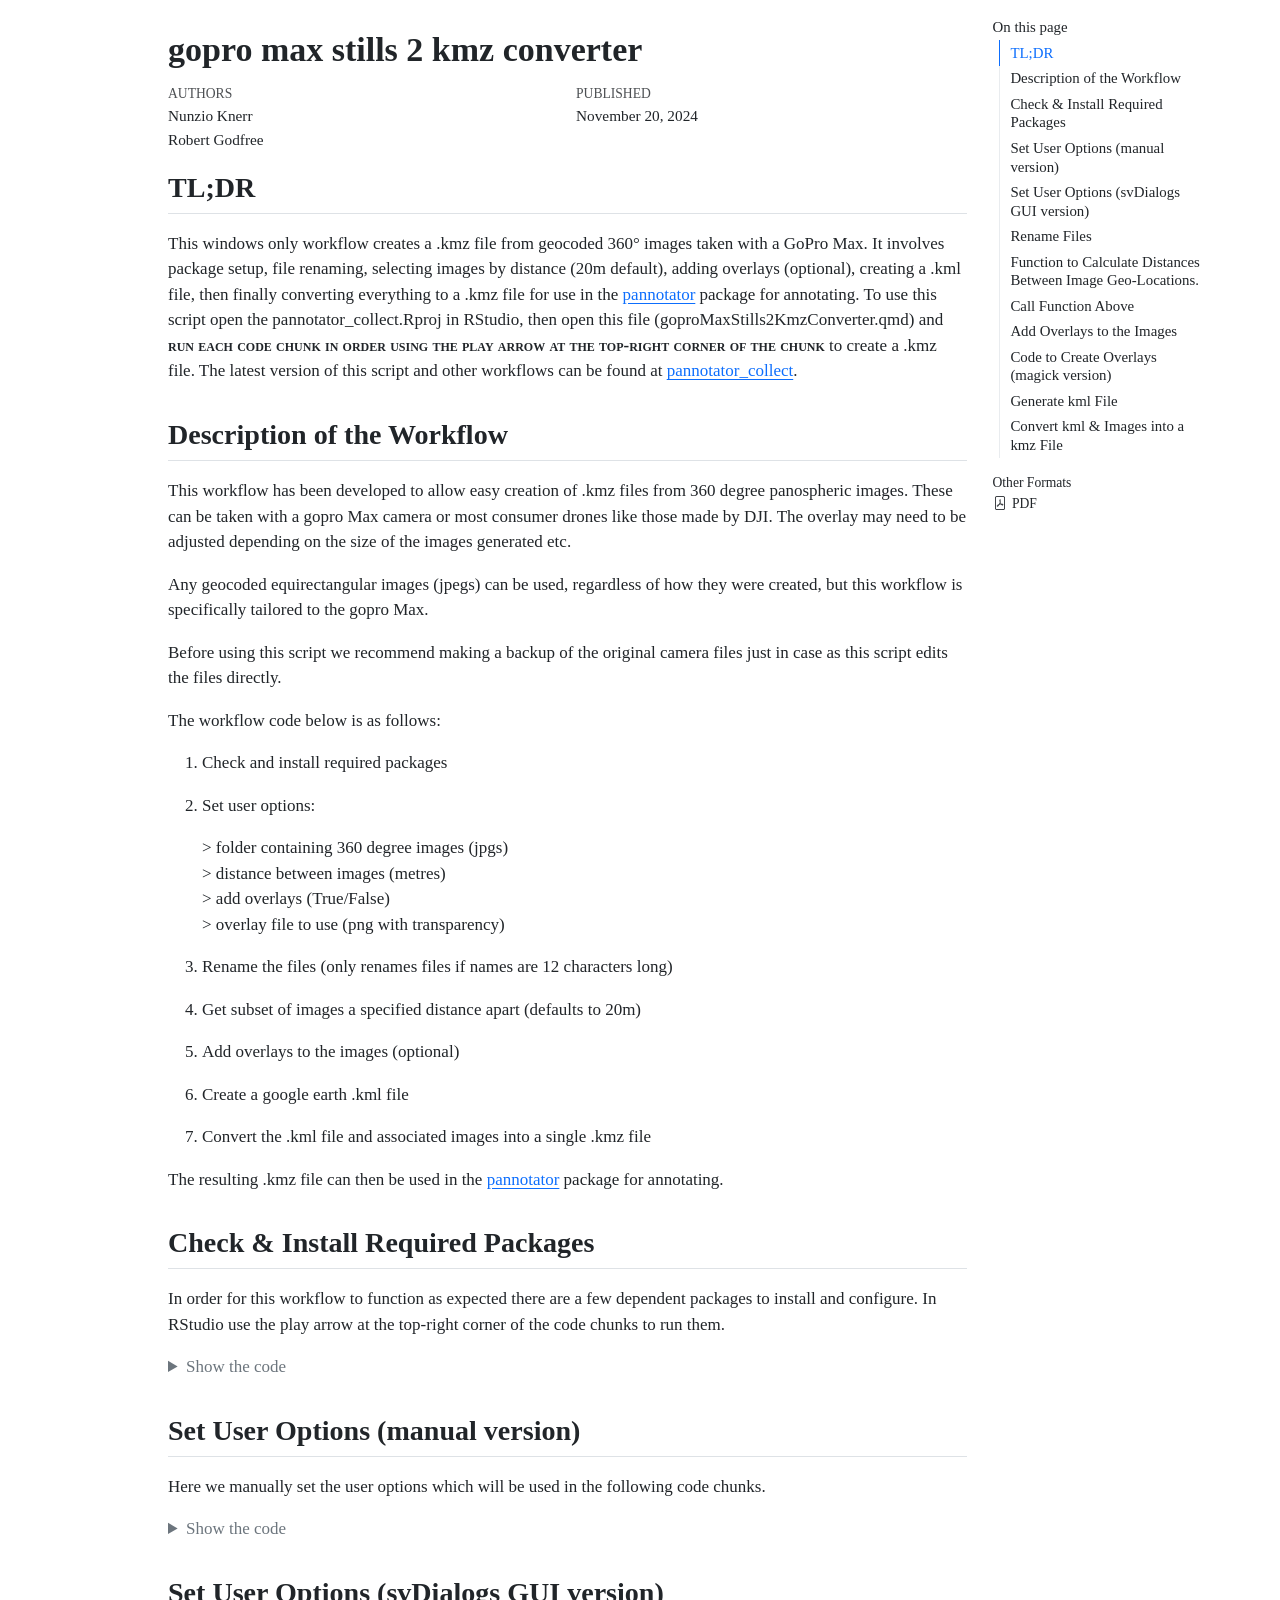
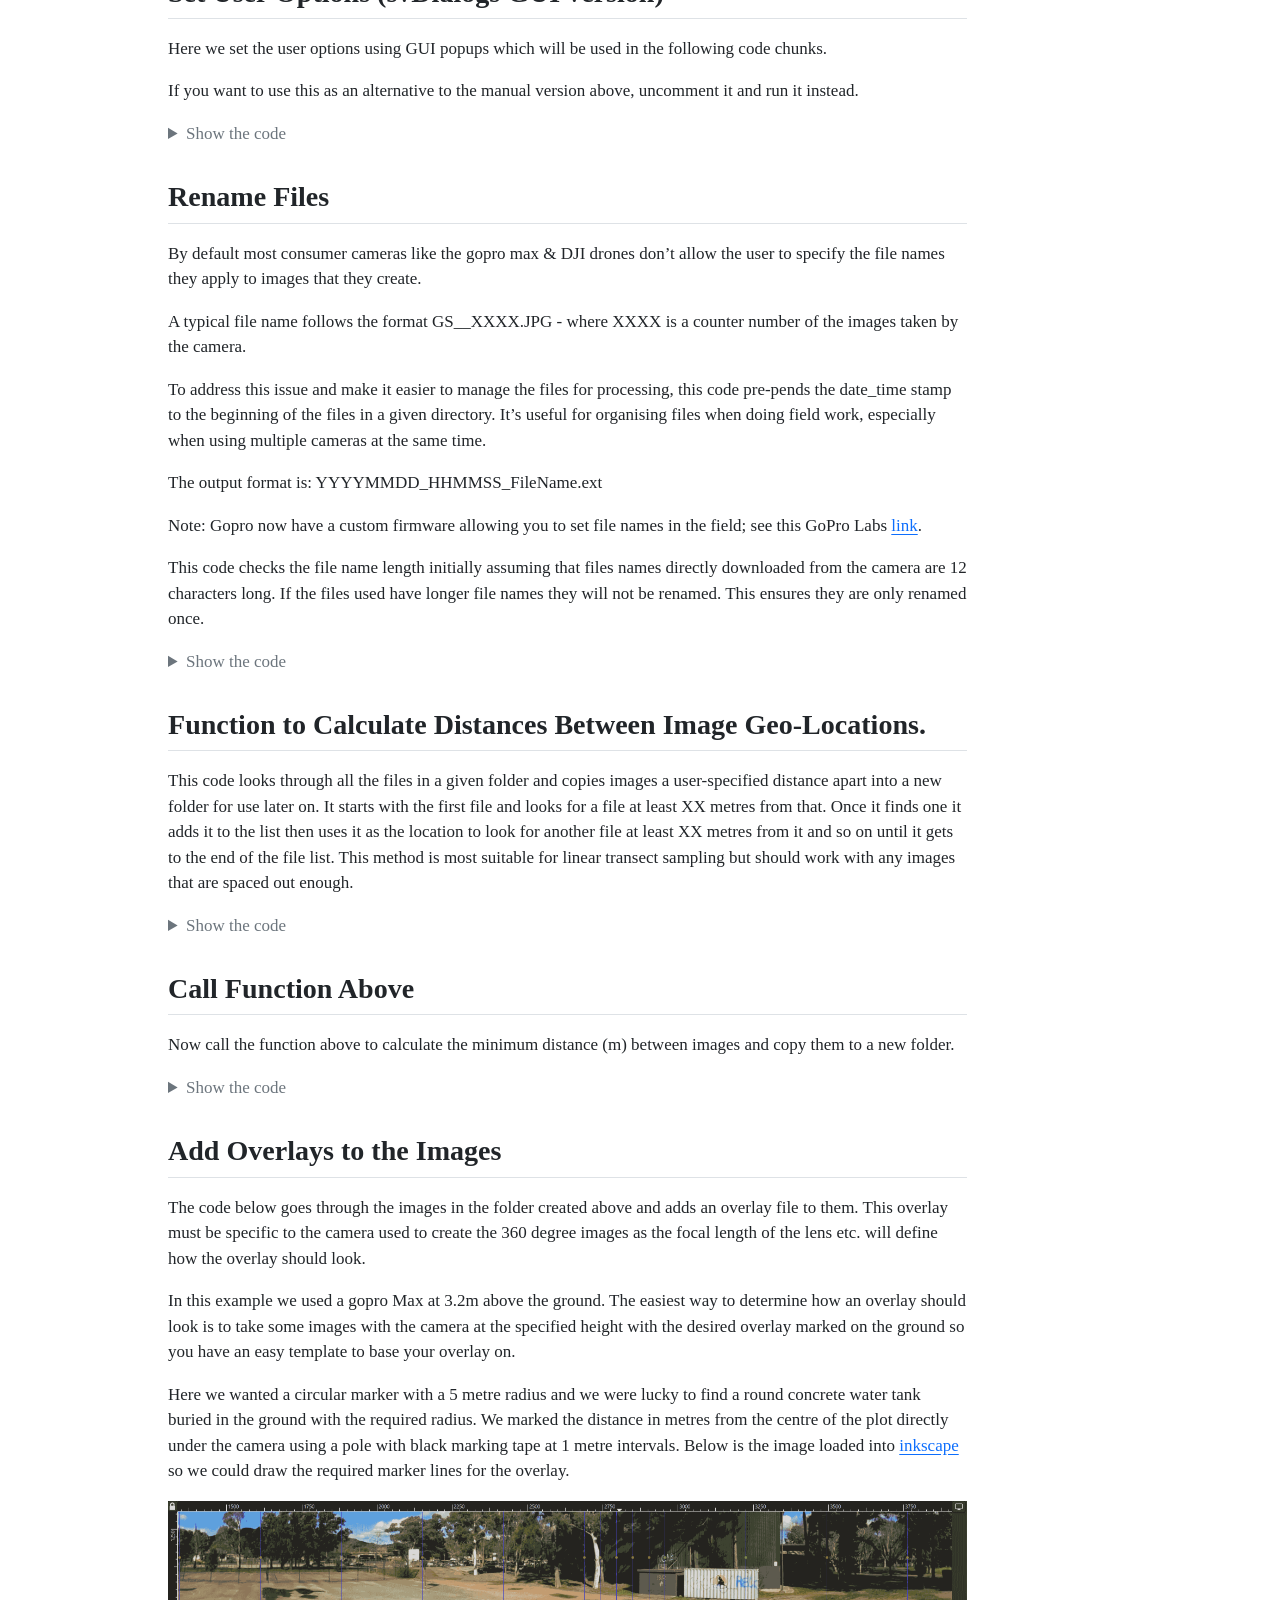
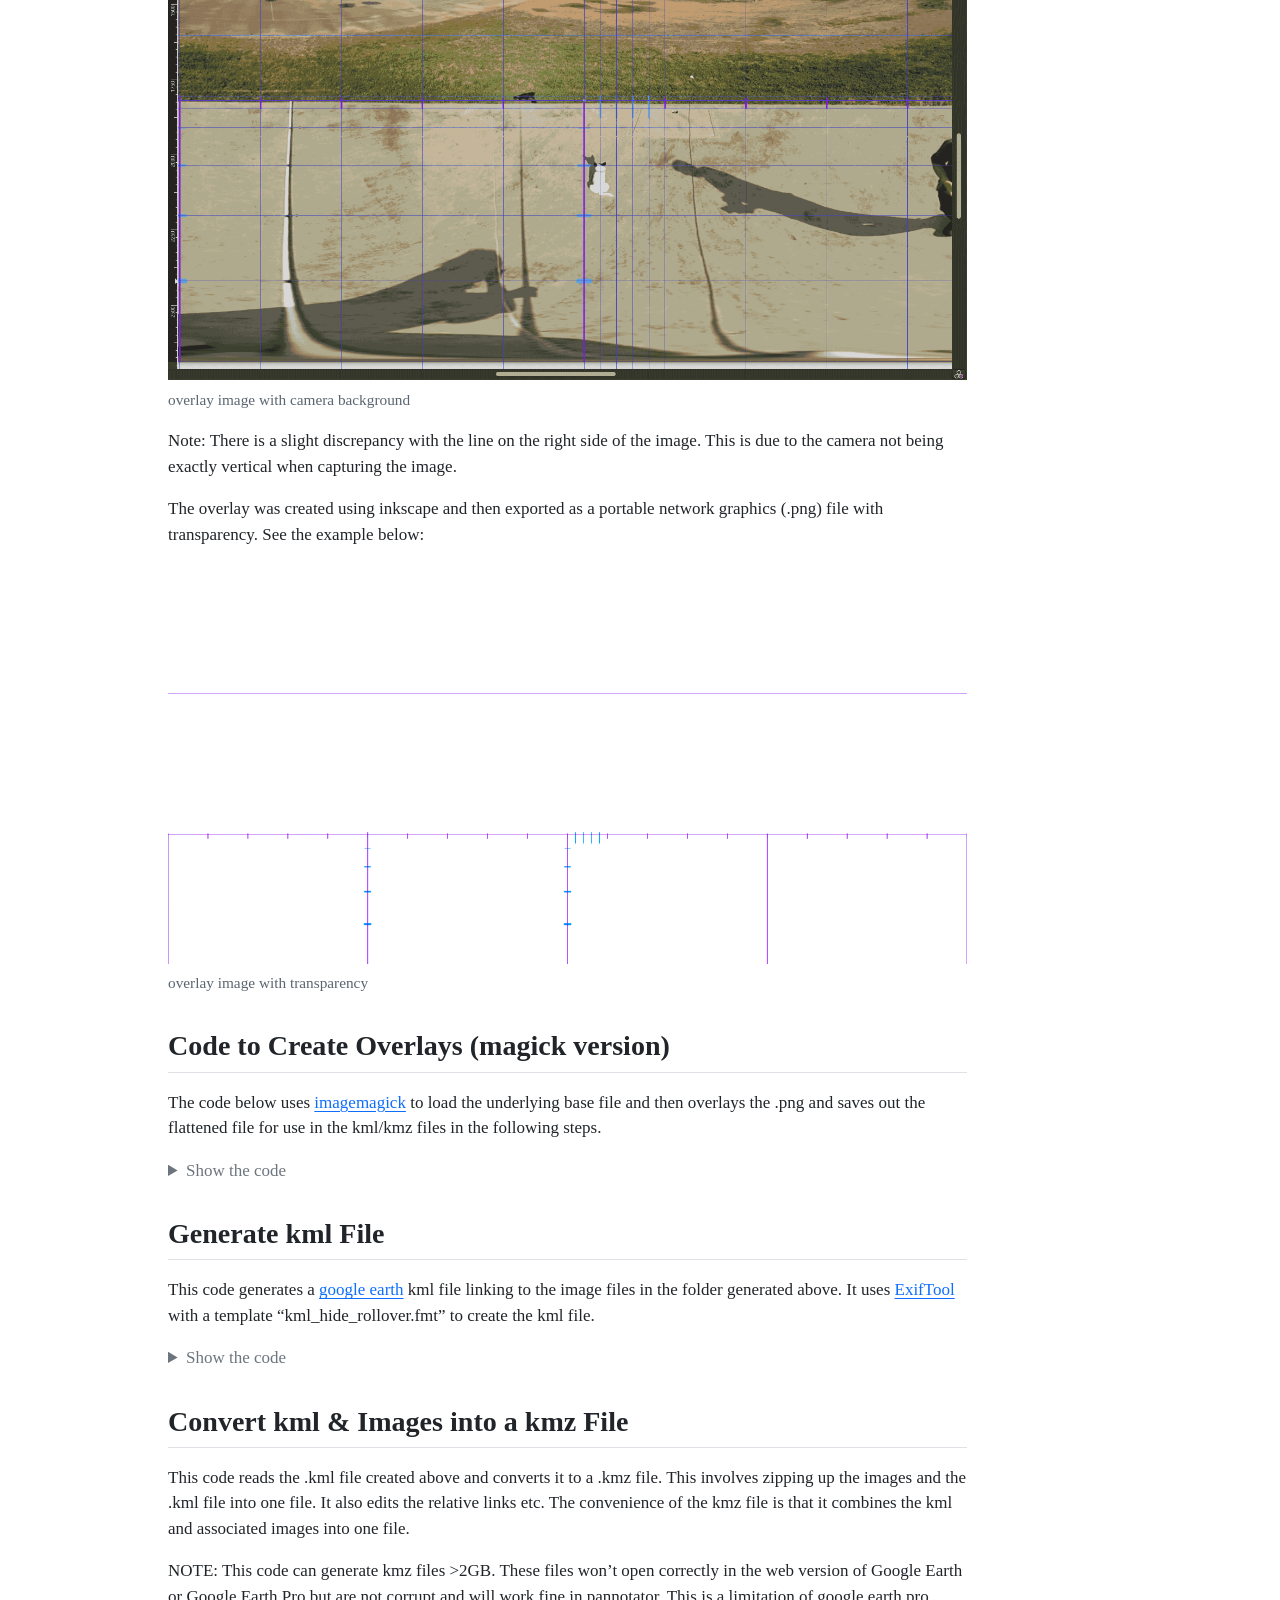
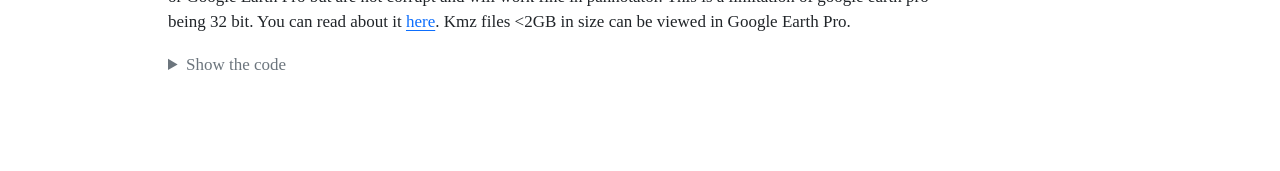
==== commit 9caf8f7b: "more changes for windows realease" ====
--- a/docs/goproMaxStills2KmzConverter.html
+++ b/docs/goproMaxStills2KmzConverter.html
@@ -8,7 +8,7 @@
 
 <meta name="author" content="Nunzio Knerr">
 <meta name="author" content="Robert Godfree">
-<meta name="dcterms.date" content="2024-11-19">
+<meta name="dcterms.date" content="2024-11-20">
 
 <title>gopro max stills 2 kmz converter</title>
 <style>
@@ -118,19 +118,18 @@
     <h2 id="toc-title">On this page</h2>
    
   <ul>
-  <li><a href="#tldr" id="toc-tldr" class="nav-link active" data-scroll-target="#tldr">TL;DR:</a></li>
+  <li><a href="#tldr" id="toc-tldr" class="nav-link active" data-scroll-target="#tldr">TL;DR</a></li>
   <li><a href="#description-of-the-workflow" id="toc-description-of-the-workflow" class="nav-link" data-scroll-target="#description-of-the-workflow">Description of the Workflow</a></li>
   <li><a href="#check-install-required-packages" id="toc-check-install-required-packages" class="nav-link" data-scroll-target="#check-install-required-packages">Check &amp; Install Required Packages</a></li>
   <li><a href="#set-user-options-manual-version" id="toc-set-user-options-manual-version" class="nav-link" data-scroll-target="#set-user-options-manual-version">Set User Options (manual version)</a></li>
-  <li><a href="#set-user-options-svdialog-gui-version" id="toc-set-user-options-svdialog-gui-version" class="nav-link" data-scroll-target="#set-user-options-svdialog-gui-version">Set User Options (svDialog GUI version)</a></li>
+  <li><a href="#set-user-options-svdialogs-gui-version" id="toc-set-user-options-svdialogs-gui-version" class="nav-link" data-scroll-target="#set-user-options-svdialogs-gui-version">Set User Options (svDialogs GUI version)</a></li>
   <li><a href="#rename-files" id="toc-rename-files" class="nav-link" data-scroll-target="#rename-files">Rename Files</a></li>
-  <li><a href="#function-to-calculate-distances-between-image-geo-locations." id="toc-function-to-calculate-distances-between-image-geo-locations." class="nav-link" data-scroll-target="#function-to-calculate-distances-between-image-geo-locations.">Function to calculate distances between image geo-locations.</a></li>
+  <li><a href="#function-to-calculate-distances-between-image-geo-locations." id="toc-function-to-calculate-distances-between-image-geo-locations." class="nav-link" data-scroll-target="#function-to-calculate-distances-between-image-geo-locations.">Function to Calculate Distances Between Image Geo-Locations.</a></li>
   <li><a href="#call-function-above" id="toc-call-function-above" class="nav-link" data-scroll-target="#call-function-above">Call Function Above</a></li>
-  <li><a href="#add-overlays-to-the-images-magick" id="toc-add-overlays-to-the-images-magick" class="nav-link" data-scroll-target="#add-overlays-to-the-images-magick">Add Overlays to the Images (magick)</a></li>
-  <li><a href="#overlays-to-the-images-imager" id="toc-overlays-to-the-images-imager" class="nav-link" data-scroll-target="#overlays-to-the-images-imager">Overlays to the Images (imager)</a></li>
-  <li><a href="#imager-single-image" id="toc-imager-single-image" class="nav-link" data-scroll-target="#imager-single-image">Imager Single Image</a></li>
+  <li><a href="#add-overlays-to-the-images" id="toc-add-overlays-to-the-images" class="nav-link" data-scroll-target="#add-overlays-to-the-images">Add Overlays to the Images</a></li>
+  <li><a href="#code-to-create-overlays-magick-version" id="toc-code-to-create-overlays-magick-version" class="nav-link" data-scroll-target="#code-to-create-overlays-magick-version">Code to Create Overlays (magick version)</a></li>
   <li><a href="#generate-kml-file" id="toc-generate-kml-file" class="nav-link" data-scroll-target="#generate-kml-file">Generate kml File</a></li>
-  <li><a href="#convert-.kml-images-into-a-.kmz-file" id="toc-convert-.kml-images-into-a-.kmz-file" class="nav-link" data-scroll-target="#convert-.kml-images-into-a-.kmz-file">Convert .kml &amp; Images into a .kmz File</a></li>
+  <li><a href="#convert-kml-images-into-a-kmz-file" id="toc-convert-kml-images-into-a-kmz-file" class="nav-link" data-scroll-target="#convert-kml-images-into-a-kmz-file">Convert kml &amp; Images into a kmz File</a></li>
   </ul>
 <div class="quarto-alternate-formats"><h2>Other Formats</h2><ul><li><a href="goproMaxStills2KmzConverter.pdf"><i class="bi bi-file-pdf"></i>PDF</a></li></ul></div></nav>
     </div>
@@ -157,7 +156,7 @@
     <div>
     <div class="quarto-title-meta-heading">Published</div>
     <div class="quarto-title-meta-contents">
-      <p class="date">November 19, 2024</p>
+      <p class="date">November 20, 2024</p>
     </div>
   </div>
   
@@ -170,8 +169,8 @@
 
 
 <section id="tldr" class="level2">
-<h2 class="anchored" data-anchor-id="tldr">TL;DR:</h2>
-<p>This workflow creates a .kmz file from geocoded 360° images taken with a GoPro Max. It involves package setup, file renaming, selecting images by distance (20m default), adding overlays (optional), creating a .kml file, then finally converting everything to a .kmz file for use in the <a href="https://cran.r-project.org/web/packages/pannotator/index.html">pannotator</a> package for annotating. To use this script open the pannotator_collect.Rproj in RStudio, then open this file (goproMaxStills2 KmzConverter.qmd) and run each code chunk in order to create a .kmz file.</p>
+<h2 class="anchored" data-anchor-id="tldr">TL;DR</h2>
+<p>This windows only workflow creates a .kmz file from geocoded 360° images taken with a GoPro Max. It involves package setup, file renaming, selecting images by distance (20m default), adding overlays (optional), creating a .kml file, then finally converting everything to a .kmz file for use in the <a href="https://cran.r-project.org/web/packages/pannotator/index.html">pannotator</a> package for annotating. To use this script open the pannotator_collect.Rproj in RStudio, then open this file (goproMaxStills2KmzConverter.qmd) and <span class="smallcaps"><strong>run each code chunk in order using the play arrow at the top-right corner of the chunk</strong></span> to create a .kmz file. The latest version of this script and other workflows can be found at <a href="https://github.com/NunzioKnerr/pannotator_collect">pannotator_collect</a>.</p>
 </section>
 <section id="description-of-the-workflow" class="level2">
 <h2 class="anchored" data-anchor-id="description-of-the-workflow">Description of the Workflow</h2>
@@ -190,114 +189,108 @@
 <li><p>Get subset of images a specified distance apart (defaults to 20m)</p></li>
 <li><p>Add overlays to the images (optional)</p></li>
 <li><p>Create a google earth .kml file</p></li>
-<li><p>Convert the kml file and associated images into a single .kmz file</p></li>
+<li><p>Convert the .kml file and associated images into a single .kmz file</p></li>
 </ol>
 <p>The resulting .kmz file can then be used in the <a href="https://cran.r-project.org/web/packages/pannotator/index.html">pannotator</a> package for annotating.</p>
 </section>
 <section id="check-install-required-packages" class="level2">
 <h2 class="anchored" data-anchor-id="check-install-required-packages">Check &amp; Install Required Packages</h2>
-<p>In order for this workflow to function as expected there are a few dependent packages to install and configure. If you are on linux or mac you may have some issues with the ‘magick’ package, check the documentation <a href="https://cran.r-project.org/web/packages/magick/vignettes/intro.html">here</a>.</p>
-<p>On Linux you need to install the ImageMagick++ library: on Debian/Ubuntu this is called <a href="https://packages.debian.org/testing/libmagick++-dev">libmagick++-dev</a>:</p>
-<pre><code>sudo apt-get install libmagick++-dev</code></pre>
-<p>To install from source on macOS you need either <code>imagemagick@6</code> or <code>imagemagick</code> from homebrew.</p>
-<pre><code>brew install imagemagick@6</code></pre>
-<p>In RStudio use the play arrow at the top-right corner of the chunks to run them.</p>
+<p>In order for this workflow to function as expected there are a few dependent packages to install and configure. In RStudio use the play arrow at the top-right corner of the code chunks to run them.</p>
 <div class="cell">
 <details class="code-fold">
 <summary>Show the code</summary>
-<div class="sourceCode cell-code" id="cb3"><pre class="sourceCode numberSource r number-lines code-with-copy"><code class="sourceCode r"><span id="cb3-1"><a href="#cb3-1"></a>dependentPackages <span class="ot">&lt;-</span></span>
-<span id="cb3-2"><a href="#cb3-2"></a>  <span class="fu">c</span>(<span class="st">"svDialogs"</span>,</span>
-<span id="cb3-3"><a href="#cb3-3"></a>    <span class="st">"stringr"</span>,</span>
-<span id="cb3-4"><a href="#cb3-4"></a>    <span class="st">"tools"</span>,</span>
-<span id="cb3-5"><a href="#cb3-5"></a>    <span class="st">"exiftoolr"</span>,</span>
-<span id="cb3-6"><a href="#cb3-6"></a>    <span class="st">"geosphere"</span>,</span>
-<span id="cb3-7"><a href="#cb3-7"></a>    <span class="st">"stringr"</span>,</span>
-<span id="cb3-8"><a href="#cb3-8"></a>    <span class="st">"gpx"</span>,</span>
-<span id="cb3-9"><a href="#cb3-9"></a>    <span class="st">"magick"</span>,</span>
-<span id="cb3-10"><a href="#cb3-10"></a>    <span class="st">"imager"</span>,</span>
-<span id="cb3-11"><a href="#cb3-11"></a>    <span class="st">"fs"</span>,</span>
-<span id="cb3-12"><a href="#cb3-12"></a>    <span class="st">"magrittr"</span>,</span>
-<span id="cb3-13"><a href="#cb3-13"></a>    <span class="st">"zip"</span>,</span>
-<span id="cb3-14"><a href="#cb3-14"></a>    <span class="st">"usefun"</span></span>
-<span id="cb3-15"><a href="#cb3-15"></a>  )</span>
-<span id="cb3-16"><a href="#cb3-16"></a></span>
-<span id="cb3-17"><a href="#cb3-17"></a><span class="cf">for</span> (i <span class="cf">in</span> dependentPackages) {</span>
-<span id="cb3-18"><a href="#cb3-18"></a>  <span class="fu">print</span>(<span class="fu">paste0</span>(<span class="st">"Checking for: "</span>, i))</span>
-<span id="cb3-19"><a href="#cb3-19"></a>  </span>
-<span id="cb3-20"><a href="#cb3-20"></a>  <span class="co"># First check if you have the package installed</span></span>
-<span id="cb3-21"><a href="#cb3-21"></a>  check_for_package <span class="ot">&lt;-</span> <span class="fu">system.file</span>(<span class="at">package =</span> i)</span>
-<span id="cb3-22"><a href="#cb3-22"></a>  <span class="fu">print</span>(check_for_package)</span>
-<span id="cb3-23"><a href="#cb3-23"></a>  </span>
-<span id="cb3-24"><a href="#cb3-24"></a>  <span class="co"># If not run the following code to install it.</span></span>
-<span id="cb3-25"><a href="#cb3-25"></a>  <span class="cf">if</span> (check_for_package <span class="sc">==</span> <span class="st">""</span>) {</span>
-<span id="cb3-26"><a href="#cb3-26"></a>    <span class="fu">print</span>(<span class="fu">paste0</span>(i, <span class="st">" package not found .....installing now"</span>))</span>
-<span id="cb3-27"><a href="#cb3-27"></a>    <span class="fu">install.packages</span>(i)</span>
-<span id="cb3-28"><a href="#cb3-28"></a>  } <span class="cf">else</span> {</span>
-<span id="cb3-29"><a href="#cb3-29"></a>    <span class="fu">print</span>(<span class="fu">paste0</span>(i, <span class="st">" package is already installed"</span>))</span>
-<span id="cb3-30"><a href="#cb3-30"></a>  }</span>
-<span id="cb3-31"><a href="#cb3-31"></a>}</span></code><button title="Copy to Clipboard" class="code-copy-button"><i class="bi"></i></button></pre></div>
+<div class="sourceCode cell-code" id="cb1"><pre class="sourceCode numberSource r number-lines code-with-copy"><code class="sourceCode r"><span id="cb1-1"><a href="#cb1-1"></a>dependentPackages <span class="ot">&lt;-</span></span>
+<span id="cb1-2"><a href="#cb1-2"></a>  <span class="fu">c</span>(<span class="st">"svDialogs"</span>,</span>
+<span id="cb1-3"><a href="#cb1-3"></a>    <span class="st">"tools"</span>,</span>
+<span id="cb1-4"><a href="#cb1-4"></a>    <span class="st">"exiftoolr"</span>,</span>
+<span id="cb1-5"><a href="#cb1-5"></a>    <span class="st">"geosphere"</span>,</span>
+<span id="cb1-6"><a href="#cb1-6"></a>    <span class="st">"stringr"</span>,</span>
+<span id="cb1-7"><a href="#cb1-7"></a>    <span class="st">"gpx"</span>,</span>
+<span id="cb1-8"><a href="#cb1-8"></a>    <span class="st">"magick"</span>,</span>
+<span id="cb1-9"><a href="#cb1-9"></a>    <span class="st">"fs"</span>,</span>
+<span id="cb1-10"><a href="#cb1-10"></a>    <span class="st">"magrittr"</span>,</span>
+<span id="cb1-11"><a href="#cb1-11"></a>    <span class="st">"zip"</span>,</span>
+<span id="cb1-12"><a href="#cb1-12"></a>    <span class="st">"readr"</span>,</span>
+<span id="cb1-13"><a href="#cb1-13"></a>    <span class="st">"usefun"</span></span>
+<span id="cb1-14"><a href="#cb1-14"></a>  )</span>
+<span id="cb1-15"><a href="#cb1-15"></a></span>
+<span id="cb1-16"><a href="#cb1-16"></a><span class="cf">for</span> (i <span class="cf">in</span> dependentPackages) {</span>
+<span id="cb1-17"><a href="#cb1-17"></a>  <span class="fu">print</span>(<span class="fu">paste0</span>(<span class="st">"Checking for: "</span>, i))</span>
+<span id="cb1-18"><a href="#cb1-18"></a>  </span>
+<span id="cb1-19"><a href="#cb1-19"></a>  <span class="co"># First check if you have the package installed</span></span>
+<span id="cb1-20"><a href="#cb1-20"></a>  check_for_package <span class="ot">&lt;-</span> <span class="fu">system.file</span>(<span class="at">package =</span> i)</span>
+<span id="cb1-21"><a href="#cb1-21"></a>  <span class="fu">print</span>(check_for_package)</span>
+<span id="cb1-22"><a href="#cb1-22"></a>  </span>
+<span id="cb1-23"><a href="#cb1-23"></a>  <span class="co"># If not run the following code to install it.</span></span>
+<span id="cb1-24"><a href="#cb1-24"></a>  <span class="cf">if</span> (check_for_package <span class="sc">==</span> <span class="st">""</span>) {</span>
+<span id="cb1-25"><a href="#cb1-25"></a>    <span class="fu">print</span>(<span class="fu">paste0</span>(i, <span class="st">" package not found .....installing now"</span>))</span>
+<span id="cb1-26"><a href="#cb1-26"></a>    <span class="fu">install.packages</span>(i)</span>
+<span id="cb1-27"><a href="#cb1-27"></a>  } <span class="cf">else</span> {</span>
+<span id="cb1-28"><a href="#cb1-28"></a>    <span class="fu">print</span>(<span class="fu">paste0</span>(i, <span class="st">" package is already installed"</span>))</span>
+<span id="cb1-29"><a href="#cb1-29"></a>  }</span>
+<span id="cb1-30"><a href="#cb1-30"></a>}</span></code><button title="Copy to Clipboard" class="code-copy-button"><i class="bi"></i></button></pre></div>
 </details>
 </div>
 </section>
 <section id="set-user-options-manual-version" class="level2">
 <h2 class="anchored" data-anchor-id="set-user-options-manual-version">Set User Options (manual version)</h2>
-<p>Here we manually set the user options which will be used in the following code chunks</p>
+<p>Here we manually set the user options which will be used in the following code chunks.</p>
 <div class="cell">
 <details class="code-fold">
 <summary>Show the code</summary>
-<div class="sourceCode cell-code" id="cb4"><pre class="sourceCode numberSource r number-lines code-with-copy"><code class="sourceCode r"><span id="cb4-1"><a href="#cb4-1"></a><span class="co"># Manually add the path: use forward slashed only. (Windows)</span></span>
-<span id="cb4-2"><a href="#cb4-2"></a><span class="co"># directory &lt;- "C:/FolderContaining360Images/"</span></span>
-<span id="cb4-3"><a href="#cb4-3"></a><span class="co"># Manually add the path: use forward slashes only (works for macOS and Linux).</span></span>
-<span id="cb4-4"><a href="#cb4-4"></a> directory <span class="ot">&lt;-</span> <span class="st">"C:/E/gitRepos/pannotator_collect/gopro_images"</span></span>
-<span id="cb4-5"><a href="#cb4-5"></a></span>
-<span id="cb4-6"><a href="#cb4-6"></a><span class="co"># Select the minimum distance in metres between each extracted image.</span></span>
-<span id="cb4-7"><a href="#cb4-7"></a> metresBetweenEachImageWanted <span class="ot">&lt;-</span> <span class="dv">100</span></span>
-<span id="cb4-8"><a href="#cb4-8"></a></span>
-<span id="cb4-9"><a href="#cb4-9"></a><span class="co"># Set to TRUE to add overlays to each image file; or FALSE to use images without any overlays.</span></span>
-<span id="cb4-10"><a href="#cb4-10"></a> addOverlays <span class="ot">&lt;-</span> <span class="cn">TRUE</span></span>
-<span id="cb4-11"><a href="#cb4-11"></a></span>
-<span id="cb4-12"><a href="#cb4-12"></a><span class="co"># Conditionally set the overlay image file if addOverlays is TRUE</span></span>
-<span id="cb4-13"><a href="#cb4-13"></a><span class="cf">if</span> (addOverlays <span class="sc">==</span> <span class="cn">TRUE</span>) {</span>
-<span id="cb4-14"><a href="#cb4-14"></a>  <span class="co"># specify file path manually.</span></span>
-<span id="cb4-15"><a href="#cb4-15"></a>   overlayImageFile <span class="ot">&lt;-</span> <span class="st">"./overlay_files/5m_overlay_wedges_straight6.png"</span></span>
-<span id="cb4-16"><a href="#cb4-16"></a>} <span class="cf">else</span> <span class="cf">if</span> (<span class="fu">identical</span>(addOverlays, <span class="cn">FALSE</span>) <span class="sc">||</span> <span class="fu">length</span>(addOverlays) <span class="sc">==</span> <span class="dv">0</span>) {</span>
-<span id="cb4-17"><a href="#cb4-17"></a>  overlayImageFile <span class="ot">&lt;-</span> <span class="cn">NULL</span></span>
-<span id="cb4-18"><a href="#cb4-18"></a>}</span></code><button title="Copy to Clipboard" class="code-copy-button"><i class="bi"></i></button></pre></div>
+<div class="sourceCode cell-code" id="cb2"><pre class="sourceCode numberSource r number-lines code-with-copy"><code class="sourceCode r"><span id="cb2-1"><a href="#cb2-1"></a><span class="co"># Specify the folder containing the goPro images</span></span>
+<span id="cb2-2"><a href="#cb2-2"></a><span class="co"># (Windows) use forward slashes only </span></span>
+<span id="cb2-3"><a href="#cb2-3"></a> directory <span class="ot">&lt;-</span>  <span class="st">"C:/Users/username/pannotator_collect/gopro_images"</span></span>
+<span id="cb2-4"><a href="#cb2-4"></a></span>
+<span id="cb2-5"><a href="#cb2-5"></a><span class="co"># Select the minimum distance in metres between each extracted image.</span></span>
+<span id="cb2-6"><a href="#cb2-6"></a> metresBetweenEachImageWanted <span class="ot">&lt;-</span> <span class="dv">100</span></span>
+<span id="cb2-7"><a href="#cb2-7"></a></span>
+<span id="cb2-8"><a href="#cb2-8"></a><span class="co"># Set to TRUE to add overlays to each image file; or FALSE to use images without any overlays.</span></span>
+<span id="cb2-9"><a href="#cb2-9"></a> addOverlays <span class="ot">&lt;-</span> <span class="cn">TRUE</span></span>
+<span id="cb2-10"><a href="#cb2-10"></a></span>
+<span id="cb2-11"><a href="#cb2-11"></a><span class="co"># Conditionally set the overlay image file if addOverlays is TRUE</span></span>
+<span id="cb2-12"><a href="#cb2-12"></a><span class="cf">if</span> (addOverlays <span class="sc">==</span> <span class="cn">TRUE</span>) {</span>
+<span id="cb2-13"><a href="#cb2-13"></a>  <span class="co"># specify file path manually.</span></span>
+<span id="cb2-14"><a href="#cb2-14"></a>   overlayImageFile <span class="ot">&lt;-</span> <span class="st">"./overlay_files/5m_overlay_wedges_straight6.png"</span></span>
+<span id="cb2-15"><a href="#cb2-15"></a>} <span class="cf">else</span> <span class="cf">if</span> (<span class="fu">identical</span>(addOverlays, <span class="cn">FALSE</span>) <span class="sc">||</span> <span class="fu">length</span>(addOverlays) <span class="sc">==</span> <span class="dv">0</span>) {</span>
+<span id="cb2-16"><a href="#cb2-16"></a>  overlayImageFile <span class="ot">&lt;-</span> <span class="cn">NULL</span></span>
+<span id="cb2-17"><a href="#cb2-17"></a>}</span></code><button title="Copy to Clipboard" class="code-copy-button"><i class="bi"></i></button></pre></div>
 </details>
 </div>
 </section>
-<section id="set-user-options-svdialog-gui-version" class="level2">
-<h2 class="anchored" data-anchor-id="set-user-options-svdialog-gui-version">Set User Options (svDialog GUI version)</h2>
-<p>Here we set the user options using GUI popups which will be used in the following code chunks</p>
+<section id="set-user-options-svdialogs-gui-version" class="level2">
+<h2 class="anchored" data-anchor-id="set-user-options-svdialogs-gui-version">Set User Options (svDialogs GUI version)</h2>
+<p>Here we set the user options using GUI popups which will be used in the following code chunks.</p>
+<p>If you want to use this as an alternative to the manual version above, uncomment it and run it instead.</p>
 <div class="cell">
 <details class="code-fold">
 <summary>Show the code</summary>
-<div class="sourceCode cell-code" id="cb5"><pre class="sourceCode numberSource r number-lines code-with-copy"><code class="sourceCode r"><span id="cb5-1"><a href="#cb5-1"></a><span class="co"># svDialogs::msgBox("There will be several popup dialogs so you can select the different options")</span></span>
-<span id="cb5-2"><a href="#cb5-2"></a><span class="co"># </span></span>
-<span id="cb5-3"><a href="#cb5-3"></a><span class="co"># # Choose the directory path containing 360 images.</span></span>
-<span id="cb5-4"><a href="#cb5-4"></a><span class="co"># directory &lt;- svDialogs::dlg_dir(default = getwd(), title = "Select Directory Containing 360 images")$res</span></span>
-<span id="cb5-5"><a href="#cb5-5"></a><span class="co"># </span></span>
-<span id="cb5-6"><a href="#cb5-6"></a><span class="co"># # Select the minimum distance in metres between each extracted image.</span></span>
-<span id="cb5-7"><a href="#cb5-7"></a><span class="co"># metresBetweenEachImageWanted &lt;- svDialogs::dlg_input(message = "Enter a value for: metresBetweenEachImageWanted", default = "100")$res</span></span>
-<span id="cb5-8"><a href="#cb5-8"></a><span class="co"># </span></span>
-<span id="cb5-9"><a href="#cb5-9"></a><span class="co"># # Set to TRUE to add overlays to each image file; or FALSE to use images without any overlays.</span></span>
-<span id="cb5-10"><a href="#cb5-10"></a><span class="co"># addOverlays &lt;- svDialogs::dlgList(choices=c(TRUE,FALSE), preselect = TRUE, multiple = FALSE, title = "Add overlay to images?")$res</span></span>
-<span id="cb5-11"><a href="#cb5-11"></a><span class="co"># </span></span>
-<span id="cb5-12"><a href="#cb5-12"></a><span class="co"># # Conditionally set the overlay image file if addOverlays is TRUE</span></span>
-<span id="cb5-13"><a href="#cb5-13"></a><span class="co"># if (addOverlays == TRUE) {</span></span>
-<span id="cb5-14"><a href="#cb5-14"></a><span class="co">#   # Choose the file for your desired overlay image (PNG image with transparency).</span></span>
-<span id="cb5-15"><a href="#cb5-15"></a><span class="co">#   overlayImageFile &lt;- svDialogs::dlg_open(default = "./overlay_files", title = "Select overlay file (png)", multiple = FALSE, filters = svDialogs::dlg_filters["png", ])$res</span></span>
-<span id="cb5-16"><a href="#cb5-16"></a><span class="co"># } else if (identical(addOverlays, FALSE) || length(addOverlays) == 0) {</span></span>
-<span id="cb5-17"><a href="#cb5-17"></a><span class="co">#   overlayImageFile &lt;- NULL</span></span>
-<span id="cb5-18"><a href="#cb5-18"></a><span class="co">#   }</span></span>
-<span id="cb5-19"><a href="#cb5-19"></a><span class="co"># </span></span>
-<span id="cb5-20"><a href="#cb5-20"></a><span class="co"># finalMessage &lt;- paste0("Folder with 360 Images: ", directory,</span></span>
-<span id="cb5-21"><a href="#cb5-21"></a><span class="co">#    " Metres Between Each Image Wanted: ", metresBetweenEachImageWanted, " AddOverlays: ", addOverlays)</span></span>
-<span id="cb5-22"><a href="#cb5-22"></a><span class="co"># if (addOverlays == TRUE) {</span></span>
-<span id="cb5-23"><a href="#cb5-23"></a><span class="co">#   finalMessage &lt;- paste0(finalMessage, " Overlay Image File: " , overlayImageFile)</span></span>
-<span id="cb5-24"><a href="#cb5-24"></a><span class="co"># }</span></span>
-<span id="cb5-25"><a href="#cb5-25"></a><span class="co"># </span></span>
-<span id="cb5-26"><a href="#cb5-26"></a><span class="co"># svDialogs::dlg_message(message =finalMessage, type = "ok")</span></span></code><button title="Copy to Clipboard" class="code-copy-button"><i class="bi"></i></button></pre></div>
+<div class="sourceCode cell-code" id="cb3"><pre class="sourceCode numberSource r number-lines code-with-copy"><code class="sourceCode r"><span id="cb3-1"><a href="#cb3-1"></a><span class="co"># svDialogs::msgBox("There will be several popup dialogs so you can select 1:Directory Containing 360 Images 2:Minimum Distance Between images 3:Add overlay to images 4:Select overlay image file (png)")</span></span>
+<span id="cb3-2"><a href="#cb3-2"></a><span class="co"># </span></span>
+<span id="cb3-3"><a href="#cb3-3"></a><span class="co"># # Choose the directory path containing 360 images.</span></span>
+<span id="cb3-4"><a href="#cb3-4"></a><span class="co"># directory &lt;- svDialogs::dlg_dir(default = getwd(), title = "Select Directory Containing 360 images")$res</span></span>
+<span id="cb3-5"><a href="#cb3-5"></a><span class="co"># </span></span>
+<span id="cb3-6"><a href="#cb3-6"></a><span class="co"># # Select the minimum distance in metres between each extracted image.</span></span>
+<span id="cb3-7"><a href="#cb3-7"></a><span class="co"># metresBetweenEachImageWanted &lt;- svDialogs::dlg_input(message = "Enter a value for: metresBetweenEachImageWanted", default = "100")$res</span></span>
+<span id="cb3-8"><a href="#cb3-8"></a><span class="co"># </span></span>
+<span id="cb3-9"><a href="#cb3-9"></a><span class="co"># # Set to TRUE to add overlays to each image file; or FALSE to use images without any overlays.</span></span>
+<span id="cb3-10"><a href="#cb3-10"></a><span class="co"># addOverlays &lt;- svDialogs::dlg_input(message = "Add Overlays to images? (TRUE/FALSE)", default = "TRUE")$res</span></span>
+<span id="cb3-11"><a href="#cb3-11"></a><span class="co"># </span></span>
+<span id="cb3-12"><a href="#cb3-12"></a><span class="co"># # Conditionally set the overlay image file if addOverlays is TRUE</span></span>
+<span id="cb3-13"><a href="#cb3-13"></a><span class="co"># if (addOverlays == TRUE) {</span></span>
+<span id="cb3-14"><a href="#cb3-14"></a><span class="co">#   # Choose the file for your desired overlay image (PNG image with transparency).</span></span>
+<span id="cb3-15"><a href="#cb3-15"></a><span class="co">#   overlayImageFile &lt;- svDialogs::dlg_open(default = "./overlay_files", title = "Select overlay file (png)", multiple = FALSE, filters = svDialogs::dlg_filters["png", ])$res</span></span>
+<span id="cb3-16"><a href="#cb3-16"></a><span class="co"># } else if (identical(addOverlays, FALSE) || length(addOverlays) == 0) {</span></span>
+<span id="cb3-17"><a href="#cb3-17"></a><span class="co">#   overlayImageFile &lt;- NULL</span></span>
+<span id="cb3-18"><a href="#cb3-18"></a><span class="co">#   }</span></span>
+<span id="cb3-19"><a href="#cb3-19"></a><span class="co"># </span></span>
+<span id="cb3-20"><a href="#cb3-20"></a><span class="co"># finalMessage &lt;- paste0("You have selected: Folder with 360 Images: ", directory,</span></span>
+<span id="cb3-21"><a href="#cb3-21"></a><span class="co">#    " Metres Between Each Image Wanted: ", metresBetweenEachImageWanted, " AddOverlays: ", addOverlays)</span></span>
+<span id="cb3-22"><a href="#cb3-22"></a><span class="co"># if (addOverlays == TRUE) {</span></span>
+<span id="cb3-23"><a href="#cb3-23"></a><span class="co">#   finalMessage &lt;- paste0(finalMessage, " Overlay Image File: " , overlayImageFile)</span></span>
+<span id="cb3-24"><a href="#cb3-24"></a><span class="co"># }</span></span>
+<span id="cb3-25"><a href="#cb3-25"></a><span class="co"># </span></span>
+<span id="cb3-26"><a href="#cb3-26"></a><span class="co"># svDialogs::dlg_message(message =finalMessage, type = "ok")</span></span></code><button title="Copy to Clipboard" class="code-copy-button"><i class="bi"></i></button></pre></div>
 </details>
 </div>
 </section>
@@ -312,203 +305,203 @@
 <div class="cell">
 <details class="code-fold">
 <summary>Show the code</summary>
-<div class="sourceCode cell-code" id="cb6"><pre class="sourceCode numberSource r number-lines code-with-copy"><code class="sourceCode r"><span id="cb6-1"><a href="#cb6-1"></a><span class="fu">library</span>(exiftoolr)</span>
-<span id="cb6-2"><a href="#cb6-2"></a><span class="fu">library</span>(stringr)</span>
-<span id="cb6-3"><a href="#cb6-3"></a><span class="fu">library</span>(tools)</span>
-<span id="cb6-4"><a href="#cb6-4"></a></span>
-<span id="cb6-5"><a href="#cb6-5"></a><span class="co"># Check if 'directory' is set and valid, throw an error if not</span></span>
-<span id="cb6-6"><a href="#cb6-6"></a><span class="cf">if</span> (<span class="sc">!</span><span class="fu">exists</span>(<span class="st">"directory"</span>) <span class="sc">||</span> <span class="sc">!</span><span class="fu">dir.exists</span>(<span class="fu">paste0</span>(directory)) <span class="sc">||</span> <span class="fu">length</span>(directory) <span class="sc">==</span> <span class="dv">0</span>) {</span>
-<span id="cb6-7"><a href="#cb6-7"></a>  <span class="fu">stop</span>(<span class="st">"'directory' does not exist. Please run the code chunk under 'Set User Options' above to set the directory containing the 360 images."</span></span>
-<span id="cb6-8"><a href="#cb6-8"></a>  )</span>
-<span id="cb6-9"><a href="#cb6-9"></a>}</span>
-<span id="cb6-10"><a href="#cb6-10"></a></span>
-<span id="cb6-11"><a href="#cb6-11"></a><span class="co"># filter only .jpg or .JPG files</span></span>
-<span id="cb6-12"><a href="#cb6-12"></a>file_extension <span class="ot">&lt;-</span> <span class="st">"</span><span class="sc">\\</span><span class="st">.[Jj][Pp][Gg]$"</span></span>
-<span id="cb6-13"><a href="#cb6-13"></a></span>
-<span id="cb6-14"><a href="#cb6-14"></a>my_files <span class="ot">&lt;-</span></span>
-<span id="cb6-15"><a href="#cb6-15"></a>  <span class="fu">list.files</span>(</span>
-<span id="cb6-16"><a href="#cb6-16"></a>    directory,</span>
-<span id="cb6-17"><a href="#cb6-17"></a>    <span class="at">pattern =</span> <span class="fu">paste0</span>(<span class="st">"*"</span>, file_extension),</span>
-<span id="cb6-18"><a href="#cb6-18"></a>    <span class="at">all.files =</span> <span class="cn">FALSE</span>,</span>
-<span id="cb6-19"><a href="#cb6-19"></a>    <span class="at">full.names =</span> <span class="cn">TRUE</span></span>
-<span id="cb6-20"><a href="#cb6-20"></a>  )</span>
-<span id="cb6-21"><a href="#cb6-21"></a></span>
-<span id="cb6-22"><a href="#cb6-22"></a><span class="co">#read the exif information in the file to get the creation date</span></span>
-<span id="cb6-23"><a href="#cb6-23"></a>files_df <span class="ot">&lt;-</span> exiftoolr<span class="sc">::</span><span class="fu">exif_read</span>(my_files, <span class="at">args =</span> <span class="fu">c</span>(<span class="st">"-G1"</span>, <span class="st">"-a"</span>, <span class="st">"-s"</span>))</span>
-<span id="cb6-24"><a href="#cb6-24"></a></span>
-<span id="cb6-25"><a href="#cb6-25"></a><span class="co">#Loop through the files and check to change file names</span></span>
-<span id="cb6-26"><a href="#cb6-26"></a><span class="co">#this checks if the files have already been changed by looking at the length of the file name.</span></span>
-<span id="cb6-27"><a href="#cb6-27"></a><span class="cf">for</span> (i <span class="cf">in</span> <span class="dv">1</span><span class="sc">:</span><span class="fu">nrow</span>(files_df)) {</span>
-<span id="cb6-28"><a href="#cb6-28"></a>  <span class="fu">print</span>(<span class="st">"Checking if camera file name has not been changed"</span>)</span>
-<span id="cb6-29"><a href="#cb6-29"></a>  <span class="cf">if</span> (<span class="fu">nchar</span>(files_df[i, <span class="st">"System:FileName"</span>]) <span class="sc">==</span> <span class="dv">12</span>) {</span>
-<span id="cb6-30"><a href="#cb6-30"></a>    <span class="fu">print</span>(<span class="st">"File appears to be 12 characters long"</span>)</span>
-<span id="cb6-31"><a href="#cb6-31"></a>    <span class="fu">print</span>(<span class="fu">paste0</span>(<span class="st">"SourceFile: "</span>, files_df[i, <span class="st">"SourceFile"</span>]))</span>
-<span id="cb6-32"><a href="#cb6-32"></a>    origFullFileName <span class="ot">&lt;-</span> <span class="fu">paste0</span>(files_df[i, <span class="st">"SourceFile"</span>])</span>
-<span id="cb6-33"><a href="#cb6-33"></a>    createDate <span class="ot">&lt;-</span> <span class="fu">paste0</span>(files_df[i, <span class="st">"ExifIFD:DateTimeOriginal"</span>])</span>
-<span id="cb6-34"><a href="#cb6-34"></a>    <span class="fu">print</span>(<span class="fu">paste0</span>(<span class="st">"CreateDate: "</span>, createDate))</span>
-<span id="cb6-35"><a href="#cb6-35"></a>    formattedCreateDate <span class="ot">&lt;-</span> stringr<span class="sc">::</span><span class="fu">str_replace_all</span>(createDate, <span class="st">":"</span>, <span class="st">""</span>)</span>
-<span id="cb6-36"><a href="#cb6-36"></a>    formattedCreateDate <span class="ot">&lt;-</span> stringr<span class="sc">::</span><span class="fu">str_replace_all</span>(formattedCreateDate, <span class="st">" "</span>, <span class="st">"_"</span>)</span>
-<span id="cb6-37"><a href="#cb6-37"></a>    <span class="fu">print</span>(<span class="fu">paste0</span>(<span class="st">"formattedCreateDate: "</span>, formattedCreateDate))</span>
-<span id="cb6-38"><a href="#cb6-38"></a>    file_ext <span class="ot">&lt;-</span> <span class="fu">tolower</span>(tools<span class="sc">::</span><span class="fu">file_ext</span>(files_df[i, <span class="st">"System:FileName"</span>]))</span>
-<span id="cb6-39"><a href="#cb6-39"></a>    newFileName <span class="ot">&lt;-</span> <span class="fu">paste0</span>(files_df[i, <span class="st">"System:Directory"</span>], <span class="st">"/"</span>, formattedCreateDate,<span class="st">"_"</span>,tools<span class="sc">::</span><span class="fu">file_path_sans_ext</span>(<span class="fu">basename</span>(files_df[i, <span class="st">"System:FileName"</span>])), <span class="st">"."</span>,file_ext)</span>
-<span id="cb6-40"><a href="#cb6-40"></a>    <span class="fu">print</span>(<span class="fu">paste0</span>(<span class="st">"newFileName: "</span>, newFileName))</span>
-<span id="cb6-41"><a href="#cb6-41"></a>    <span class="fu">file.rename</span>(<span class="at">from =</span> origFullFileName, <span class="at">to =</span> newFileName)</span>
-<span id="cb6-42"><a href="#cb6-42"></a>    <span class="fu">print</span>(<span class="st">"File name changed"</span>)</span>
-<span id="cb6-43"><a href="#cb6-43"></a>  } <span class="cf">else</span> {</span>
-<span id="cb6-44"><a href="#cb6-44"></a>    <span class="fu">print</span>(</span>
-<span id="cb6-45"><a href="#cb6-45"></a>      <span class="st">"It appears that the file has already been renamed as it's greater than 12 characters long"</span></span>
-<span id="cb6-46"><a href="#cb6-46"></a>    )</span>
-<span id="cb6-47"><a href="#cb6-47"></a>    <span class="fu">print</span>(<span class="fu">paste0</span>(<span class="st">"SourceFile: "</span>, files_df[i, <span class="st">"SourceFile"</span>]))</span>
-<span id="cb6-48"><a href="#cb6-48"></a>  }</span>
-<span id="cb6-49"><a href="#cb6-49"></a>  </span>
-<span id="cb6-50"><a href="#cb6-50"></a>}</span></code><button title="Copy to Clipboard" class="code-copy-button"><i class="bi"></i></button></pre></div>
+<div class="sourceCode cell-code" id="cb4"><pre class="sourceCode numberSource r number-lines code-with-copy"><code class="sourceCode r"><span id="cb4-1"><a href="#cb4-1"></a><span class="fu">library</span>(exiftoolr)</span>
+<span id="cb4-2"><a href="#cb4-2"></a><span class="fu">library</span>(stringr)</span>
+<span id="cb4-3"><a href="#cb4-3"></a><span class="fu">library</span>(tools)</span>
+<span id="cb4-4"><a href="#cb4-4"></a></span>
+<span id="cb4-5"><a href="#cb4-5"></a><span class="co"># Check if 'directory' is set and valid, throw an error if not</span></span>
+<span id="cb4-6"><a href="#cb4-6"></a><span class="cf">if</span> (<span class="sc">!</span><span class="fu">exists</span>(<span class="st">"directory"</span>) <span class="sc">||</span> <span class="sc">!</span><span class="fu">dir.exists</span>(<span class="fu">paste0</span>(directory)) <span class="sc">||</span> <span class="fu">length</span>(directory) <span class="sc">==</span> <span class="dv">0</span>) {</span>
+<span id="cb4-7"><a href="#cb4-7"></a>  <span class="fu">stop</span>(<span class="st">"'directory' does not exist. Please run the code chunk under 'Set User Options' above to set the directory containing the 360 images."</span></span>
+<span id="cb4-8"><a href="#cb4-8"></a>  )</span>
+<span id="cb4-9"><a href="#cb4-9"></a>}</span>
+<span id="cb4-10"><a href="#cb4-10"></a></span>
+<span id="cb4-11"><a href="#cb4-11"></a><span class="co"># filter only .jpg or .JPG files</span></span>
+<span id="cb4-12"><a href="#cb4-12"></a>file_extension <span class="ot">&lt;-</span> <span class="st">"</span><span class="sc">\\</span><span class="st">.[Jj][Pp][Gg]$"</span></span>
+<span id="cb4-13"><a href="#cb4-13"></a></span>
+<span id="cb4-14"><a href="#cb4-14"></a>my_files <span class="ot">&lt;-</span></span>
+<span id="cb4-15"><a href="#cb4-15"></a>  <span class="fu">list.files</span>(</span>
+<span id="cb4-16"><a href="#cb4-16"></a>    directory,</span>
+<span id="cb4-17"><a href="#cb4-17"></a>    <span class="at">pattern =</span> <span class="fu">paste0</span>(<span class="st">"*"</span>, file_extension),</span>
+<span id="cb4-18"><a href="#cb4-18"></a>    <span class="at">all.files =</span> <span class="cn">FALSE</span>,</span>
+<span id="cb4-19"><a href="#cb4-19"></a>    <span class="at">full.names =</span> <span class="cn">TRUE</span></span>
+<span id="cb4-20"><a href="#cb4-20"></a>  )</span>
+<span id="cb4-21"><a href="#cb4-21"></a></span>
+<span id="cb4-22"><a href="#cb4-22"></a><span class="co">#read the exif information in the file to get the creation date</span></span>
+<span id="cb4-23"><a href="#cb4-23"></a>files_df <span class="ot">&lt;-</span> exiftoolr<span class="sc">::</span><span class="fu">exif_read</span>(my_files, <span class="at">args =</span> <span class="fu">c</span>(<span class="st">"-G1"</span>, <span class="st">"-a"</span>, <span class="st">"-s"</span>))</span>
+<span id="cb4-24"><a href="#cb4-24"></a></span>
+<span id="cb4-25"><a href="#cb4-25"></a><span class="co">#Loop through the files and check to change file names</span></span>
+<span id="cb4-26"><a href="#cb4-26"></a><span class="co">#this checks if the files have already been changed by looking at the length of the file name.</span></span>
+<span id="cb4-27"><a href="#cb4-27"></a><span class="cf">for</span> (i <span class="cf">in</span> <span class="dv">1</span><span class="sc">:</span><span class="fu">nrow</span>(files_df)) {</span>
+<span id="cb4-28"><a href="#cb4-28"></a>  <span class="fu">print</span>(<span class="st">"Checking if camera file name has not been changed"</span>)</span>
+<span id="cb4-29"><a href="#cb4-29"></a>  <span class="cf">if</span> (<span class="fu">nchar</span>(files_df[i, <span class="st">"System:FileName"</span>]) <span class="sc">==</span> <span class="dv">12</span>) {</span>
+<span id="cb4-30"><a href="#cb4-30"></a>    <span class="fu">print</span>(<span class="st">"File appears to be 12 characters long"</span>)</span>
+<span id="cb4-31"><a href="#cb4-31"></a>    <span class="fu">print</span>(<span class="fu">paste0</span>(<span class="st">"SourceFile: "</span>, files_df[i, <span class="st">"SourceFile"</span>]))</span>
+<span id="cb4-32"><a href="#cb4-32"></a>    origFullFileName <span class="ot">&lt;-</span> <span class="fu">paste0</span>(files_df[i, <span class="st">"SourceFile"</span>])</span>
+<span id="cb4-33"><a href="#cb4-33"></a>    createDate <span class="ot">&lt;-</span> <span class="fu">paste0</span>(files_df[i, <span class="st">"ExifIFD:DateTimeOriginal"</span>])</span>
+<span id="cb4-34"><a href="#cb4-34"></a>    <span class="fu">print</span>(<span class="fu">paste0</span>(<span class="st">"CreateDate: "</span>, createDate))</span>
+<span id="cb4-35"><a href="#cb4-35"></a>    formattedCreateDate <span class="ot">&lt;-</span> stringr<span class="sc">::</span><span class="fu">str_replace_all</span>(createDate, <span class="st">":"</span>, <span class="st">""</span>)</span>
+<span id="cb4-36"><a href="#cb4-36"></a>    formattedCreateDate <span class="ot">&lt;-</span> stringr<span class="sc">::</span><span class="fu">str_replace_all</span>(formattedCreateDate, <span class="st">" "</span>, <span class="st">"_"</span>)</span>
+<span id="cb4-37"><a href="#cb4-37"></a>    <span class="fu">print</span>(<span class="fu">paste0</span>(<span class="st">"formattedCreateDate: "</span>, formattedCreateDate))</span>
+<span id="cb4-38"><a href="#cb4-38"></a>    file_ext <span class="ot">&lt;-</span> <span class="fu">tolower</span>(tools<span class="sc">::</span><span class="fu">file_ext</span>(files_df[i, <span class="st">"System:FileName"</span>]))</span>
+<span id="cb4-39"><a href="#cb4-39"></a>    newFileName <span class="ot">&lt;-</span> <span class="fu">paste0</span>(files_df[i, <span class="st">"System:Directory"</span>], <span class="st">"/"</span>, formattedCreateDate,<span class="st">"_"</span>,tools<span class="sc">::</span><span class="fu">file_path_sans_ext</span>(<span class="fu">basename</span>(files_df[i, <span class="st">"System:FileName"</span>])), <span class="st">"."</span>,file_ext)</span>
+<span id="cb4-40"><a href="#cb4-40"></a>    <span class="fu">print</span>(<span class="fu">paste0</span>(<span class="st">"newFileName: "</span>, newFileName))</span>
+<span id="cb4-41"><a href="#cb4-41"></a>    <span class="fu">file.rename</span>(<span class="at">from =</span> origFullFileName, <span class="at">to =</span> newFileName)</span>
+<span id="cb4-42"><a href="#cb4-42"></a>    <span class="fu">print</span>(<span class="st">"File name changed"</span>)</span>
+<span id="cb4-43"><a href="#cb4-43"></a>  } <span class="cf">else</span> {</span>
+<span id="cb4-44"><a href="#cb4-44"></a>    <span class="fu">print</span>(</span>
+<span id="cb4-45"><a href="#cb4-45"></a>      <span class="st">"It appears that the file has already been renamed as it's greater than 12 characters long"</span></span>
+<span id="cb4-46"><a href="#cb4-46"></a>    )</span>
+<span id="cb4-47"><a href="#cb4-47"></a>    <span class="fu">print</span>(<span class="fu">paste0</span>(<span class="st">"SourceFile: "</span>, files_df[i, <span class="st">"SourceFile"</span>]))</span>
+<span id="cb4-48"><a href="#cb4-48"></a>  }</span>
+<span id="cb4-49"><a href="#cb4-49"></a>  </span>
+<span id="cb4-50"><a href="#cb4-50"></a>}</span></code><button title="Copy to Clipboard" class="code-copy-button"><i class="bi"></i></button></pre></div>
 </details>
 </div>
 </section>
 <section id="function-to-calculate-distances-between-image-geo-locations." class="level2">
-<h2 class="anchored" data-anchor-id="function-to-calculate-distances-between-image-geo-locations.">Function to calculate distances between image geo-locations.</h2>
+<h2 class="anchored" data-anchor-id="function-to-calculate-distances-between-image-geo-locations.">Function to Calculate Distances Between Image Geo-Locations.</h2>
 <p>This code looks through all the files in a given folder and copies images a user-specified distance apart into a new folder for use later on. It starts with the first file and looks for a file at least XX metres from that. Once it finds one it adds it to the list then uses it as the location to look for another file at least XX metres from it and so on until it gets to the end of the file list. This method is most suitable for linear transect sampling but should work with any images that are spaced out enough.</p>
 <div class="cell">
 <details class="code-fold">
 <summary>Show the code</summary>
-<div class="sourceCode cell-code" id="cb7"><pre class="sourceCode numberSource r number-lines code-with-copy"><code class="sourceCode r"><span id="cb7-1"><a href="#cb7-1"></a><span class="fu">library</span>(geosphere)</span>
-<span id="cb7-2"><a href="#cb7-2"></a></span>
-<span id="cb7-3"><a href="#cb7-3"></a><span class="fu">options</span>(<span class="at">digits =</span> <span class="dv">20</span>)</span>
-<span id="cb7-4"><a href="#cb7-4"></a><span class="fu">options</span>(<span class="at">digits.secs =</span> <span class="dv">20</span>)</span>
-<span id="cb7-5"><a href="#cb7-5"></a><span class="fu">options</span>(<span class="at">scipen =</span> <span class="dv">9999</span>)</span>
-<span id="cb7-6"><a href="#cb7-6"></a></span>
-<span id="cb7-7"><a href="#cb7-7"></a><span class="co">#function which takes 2 arguments</span></span>
-<span id="cb7-8"><a href="#cb7-8"></a><span class="co">#1:gpx_locations - a dataframe containing 4 columns("SourceFile", "System:Directory", "Composite:GPSLongitude", "Composite:GPSLatitude")</span></span>
-<span id="cb7-9"><a href="#cb7-9"></a><span class="co">#2:distance in metres between each image to extract. (default=20m)</span></span>
-<span id="cb7-10"><a href="#cb7-10"></a>findImagesEveryXmetres <span class="ot">&lt;-</span></span>
-<span id="cb7-11"><a href="#cb7-11"></a>  <span class="cf">function</span>(my_gpx_locs, <span class="at">metresToNextImage =</span> <span class="dv">20</span>) {</span>
-<span id="cb7-12"><a href="#cb7-12"></a>    gpx_locs <span class="ot">&lt;-</span> my_gpx_locs</span>
-<span id="cb7-13"><a href="#cb7-13"></a>    </span>
-<span id="cb7-14"><a href="#cb7-14"></a>    keeps <span class="ot">&lt;-</span> <span class="fu">c</span>(<span class="st">"Composite:GPSLongitude"</span>, <span class="st">"Composite:GPSLatitude"</span>)</span>
-<span id="cb7-15"><a href="#cb7-15"></a>    points <span class="ot">&lt;-</span> gpx_locs[keeps]</span>
-<span id="cb7-16"><a href="#cb7-16"></a>    </span>
-<span id="cb7-17"><a href="#cb7-17"></a>    <span class="co">#View(points)</span></span>
-<span id="cb7-18"><a href="#cb7-18"></a>    <span class="co">#View(gpx_locs)</span></span>
-<span id="cb7-19"><a href="#cb7-19"></a>    </span>
-<span id="cb7-20"><a href="#cb7-20"></a>    <span class="co">#calculate the distance between any two points</span></span>
-<span id="cb7-21"><a href="#cb7-21"></a>    distance_m <span class="ot">&lt;-</span> geosphere<span class="sc">::</span><span class="fu">distm</span>(points , <span class="at">fun =</span> geosphere<span class="sc">::</span>distHaversine)</span>
-<span id="cb7-22"><a href="#cb7-22"></a>    <span class="fu">rownames</span>(distance_m) <span class="ot">&lt;-</span> <span class="fu">basename</span>(gpx_locs[, <span class="st">"SourceFile"</span>])</span>
-<span id="cb7-23"><a href="#cb7-23"></a>    <span class="fu">colnames</span>(distance_m) <span class="ot">&lt;-</span> <span class="fu">basename</span>(gpx_locs[, <span class="st">"SourceFile"</span>])</span>
-<span id="cb7-24"><a href="#cb7-24"></a>    </span>
-<span id="cb7-25"><a href="#cb7-25"></a>    <span class="co">#View(distance_m)</span></span>
-<span id="cb7-26"><a href="#cb7-26"></a>    </span>
-<span id="cb7-27"><a href="#cb7-27"></a>    <span class="co">#find images a certain distance apart.</span></span>
-<span id="cb7-28"><a href="#cb7-28"></a>    selected_files <span class="ot">&lt;-</span> <span class="fu">vector</span>()</span>
-<span id="cb7-29"><a href="#cb7-29"></a>    </span>
-<span id="cb7-30"><a href="#cb7-30"></a>    metres_between_images <span class="ot">&lt;-</span> metresToNextImage</span>
-<span id="cb7-31"><a href="#cb7-31"></a>    </span>
-<span id="cb7-32"><a href="#cb7-32"></a>    <span class="fu">print</span>(<span class="fu">paste0</span>(</span>
-<span id="cb7-33"><a href="#cb7-33"></a>      <span class="st">"Searching for images apart by: "</span>,</span>
-<span id="cb7-34"><a href="#cb7-34"></a>      metres_between_images,</span>
-<span id="cb7-35"><a href="#cb7-35"></a>      <span class="st">" metres"</span></span>
-<span id="cb7-36"><a href="#cb7-36"></a>    ))</span>
-<span id="cb7-37"><a href="#cb7-37"></a>    </span>
-<span id="cb7-38"><a href="#cb7-38"></a>    <span class="cf">for</span> (i <span class="cf">in</span> <span class="dv">1</span><span class="sc">:</span><span class="fu">nrow</span>(distance_m)) {</span>
-<span id="cb7-39"><a href="#cb7-39"></a>      <span class="cf">if</span> (i <span class="sc">==</span> <span class="dv">1</span>) {</span>
-<span id="cb7-40"><a href="#cb7-40"></a>        <span class="co">#if it is the first frame add it as the current frame</span></span>
-<span id="cb7-41"><a href="#cb7-41"></a>        selected_files <span class="ot">&lt;-</span></span>
-<span id="cb7-42"><a href="#cb7-42"></a>          <span class="fu">append</span>(selected_files, <span class="fu">rownames</span>(distance_m)[i])</span>
-<span id="cb7-43"><a href="#cb7-43"></a>        current_frame <span class="ot">&lt;-</span> <span class="fu">rownames</span>(distance_m)[i]</span>
-<span id="cb7-44"><a href="#cb7-44"></a>        <span class="fu">print</span>(<span class="fu">paste0</span>(<span class="st">"Frame 1: "</span>, current_frame))</span>
-<span id="cb7-45"><a href="#cb7-45"></a>        <span class="fu">print</span>(<span class="fu">paste0</span>(</span>
-<span id="cb7-46"><a href="#cb7-46"></a>          <span class="st">"looking for frame &gt;"</span>,</span>
-<span id="cb7-47"><a href="#cb7-47"></a>          metres_between_images ,</span>
-<span id="cb7-48"><a href="#cb7-48"></a>          <span class="st">" Metres from frame 1"</span></span>
-<span id="cb7-49"><a href="#cb7-49"></a>        ))</span>
-<span id="cb7-50"><a href="#cb7-50"></a>      }<span class="co">#if the current frame is greater than the specified metres</span></span>
-<span id="cb7-51"><a href="#cb7-51"></a>      <span class="cf">if</span> ((distance_m[i, current_frame] <span class="sc">&gt;</span> metres_between_images)) {</span>
-<span id="cb7-52"><a href="#cb7-52"></a>        current_frame <span class="ot">&lt;-</span> <span class="fu">rownames</span>(distance_m)[i]</span>
-<span id="cb7-53"><a href="#cb7-53"></a>        <span class="fu">print</span>(<span class="fu">paste0</span>(<span class="st">"current_frame: "</span>, current_frame))</span>
-<span id="cb7-54"><a href="#cb7-54"></a>        selected_files <span class="ot">&lt;-</span> <span class="fu">append</span>(selected_files, current_frame)</span>
-<span id="cb7-55"><a href="#cb7-55"></a>      }</span>
-<span id="cb7-56"><a href="#cb7-56"></a>      </span>
-<span id="cb7-57"><a href="#cb7-57"></a>    }</span>
-<span id="cb7-58"><a href="#cb7-58"></a>    <span class="fu">print</span>(<span class="fu">paste0</span>(<span class="st">"Files found:"</span>, selected_files))</span>
-<span id="cb7-59"><a href="#cb7-59"></a>    </span>
-<span id="cb7-60"><a href="#cb7-60"></a>    new_folder <span class="ot">&lt;-</span></span>
-<span id="cb7-61"><a href="#cb7-61"></a>      <span class="fu">paste0</span>(gpx_locs[<span class="dv">1</span>, <span class="st">"System:Directory"</span>], <span class="st">"_"</span>, metres_between_images, <span class="st">"m_apart"</span>)</span>
-<span id="cb7-62"><a href="#cb7-62"></a>    </span>
-<span id="cb7-63"><a href="#cb7-63"></a>    <span class="fu">dir.create</span>(new_folder)</span>
-<span id="cb7-64"><a href="#cb7-64"></a>    </span>
-<span id="cb7-65"><a href="#cb7-65"></a>    source_folder <span class="ot">&lt;-</span>  <span class="fu">dirname</span>(gpx_locs[<span class="dv">1</span>, <span class="st">"SourceFile"</span>])</span>
-<span id="cb7-66"><a href="#cb7-66"></a>    </span>
-<span id="cb7-67"><a href="#cb7-67"></a>    <span class="fu">print</span>(gpx_locs[<span class="dv">1</span>, <span class="st">"System:Directory"</span>])</span>
-<span id="cb7-68"><a href="#cb7-68"></a>    </span>
-<span id="cb7-69"><a href="#cb7-69"></a>    <span class="cf">for</span> (q <span class="cf">in</span> selected_files) {</span>
-<span id="cb7-70"><a href="#cb7-70"></a>      file_to_copy <span class="ot">&lt;-</span> <span class="fu">paste0</span>(source_folder, <span class="st">"/"</span>, q)</span>
-<span id="cb7-71"><a href="#cb7-71"></a>      destination <span class="ot">&lt;-</span> <span class="fu">paste0</span>(new_folder,  <span class="st">"/"</span>, q)</span>
-<span id="cb7-72"><a href="#cb7-72"></a>      <span class="fu">file.copy</span>(</span>
-<span id="cb7-73"><a href="#cb7-73"></a>        file_to_copy,</span>
-<span id="cb7-74"><a href="#cb7-74"></a>        destination,</span>
-<span id="cb7-75"><a href="#cb7-75"></a>        <span class="at">overwrite =</span> <span class="cn">TRUE</span>,</span>
-<span id="cb7-76"><a href="#cb7-76"></a>        <span class="at">recursive =</span> <span class="cn">FALSE</span>,</span>
-<span id="cb7-77"><a href="#cb7-77"></a>        <span class="at">copy.mode =</span> <span class="cn">TRUE</span>,</span>
-<span id="cb7-78"><a href="#cb7-78"></a>        <span class="at">copy.date =</span> <span class="cn">TRUE</span></span>
-<span id="cb7-79"><a href="#cb7-79"></a>      )</span>
-<span id="cb7-80"><a href="#cb7-80"></a>    }</span>
-<span id="cb7-81"><a href="#cb7-81"></a>    </span>
-<span id="cb7-82"><a href="#cb7-82"></a>  }</span>
-<span id="cb7-83"><a href="#cb7-83"></a></span>
-<span id="cb7-84"><a href="#cb7-84"></a><span class="fu">print</span>(<span class="st">"findImagesEveryXmetres(my_gpx_locs, metresToNextImage) function is now available to call"</span>)</span></code><button title="Copy to Clipboard" class="code-copy-button"><i class="bi"></i></button></pre></div>
+<div class="sourceCode cell-code" id="cb5"><pre class="sourceCode numberSource r number-lines code-with-copy"><code class="sourceCode r"><span id="cb5-1"><a href="#cb5-1"></a><span class="fu">library</span>(geosphere)</span>
+<span id="cb5-2"><a href="#cb5-2"></a></span>
+<span id="cb5-3"><a href="#cb5-3"></a><span class="fu">options</span>(<span class="at">digits =</span> <span class="dv">20</span>)</span>
+<span id="cb5-4"><a href="#cb5-4"></a><span class="fu">options</span>(<span class="at">digits.secs =</span> <span class="dv">20</span>)</span>
+<span id="cb5-5"><a href="#cb5-5"></a><span class="fu">options</span>(<span class="at">scipen =</span> <span class="dv">9999</span>)</span>
+<span id="cb5-6"><a href="#cb5-6"></a></span>
+<span id="cb5-7"><a href="#cb5-7"></a><span class="co">#function which takes 2 arguments</span></span>
+<span id="cb5-8"><a href="#cb5-8"></a><span class="co">#1:gpx_locations - a dataframe containing 4 columns("SourceFile", "System:Directory", "Composite:GPSLongitude", "Composite:GPSLatitude")</span></span>
+<span id="cb5-9"><a href="#cb5-9"></a><span class="co">#2:distance in metres between each image to extract. (default=20m)</span></span>
+<span id="cb5-10"><a href="#cb5-10"></a>findImagesEveryXmetres <span class="ot">&lt;-</span></span>
+<span id="cb5-11"><a href="#cb5-11"></a>  <span class="cf">function</span>(my_gpx_locs, <span class="at">metresToNextImage =</span> <span class="dv">20</span>) {</span>
+<span id="cb5-12"><a href="#cb5-12"></a>    gpx_locs <span class="ot">&lt;-</span> my_gpx_locs</span>
+<span id="cb5-13"><a href="#cb5-13"></a>    </span>
+<span id="cb5-14"><a href="#cb5-14"></a>    keeps <span class="ot">&lt;-</span> <span class="fu">c</span>(<span class="st">"Composite:GPSLongitude"</span>, <span class="st">"Composite:GPSLatitude"</span>)</span>
+<span id="cb5-15"><a href="#cb5-15"></a>    points <span class="ot">&lt;-</span> gpx_locs[keeps]</span>
+<span id="cb5-16"><a href="#cb5-16"></a>    </span>
+<span id="cb5-17"><a href="#cb5-17"></a>    <span class="co">#View(points)</span></span>
+<span id="cb5-18"><a href="#cb5-18"></a>    <span class="co">#View(gpx_locs)</span></span>
+<span id="cb5-19"><a href="#cb5-19"></a>    </span>
+<span id="cb5-20"><a href="#cb5-20"></a>    <span class="co">#calculate the distance between any two points</span></span>
+<span id="cb5-21"><a href="#cb5-21"></a>    distance_m <span class="ot">&lt;-</span> geosphere<span class="sc">::</span><span class="fu">distm</span>(points , <span class="at">fun =</span> geosphere<span class="sc">::</span>distHaversine)</span>
+<span id="cb5-22"><a href="#cb5-22"></a>    <span class="fu">rownames</span>(distance_m) <span class="ot">&lt;-</span> <span class="fu">basename</span>(gpx_locs[, <span class="st">"SourceFile"</span>])</span>
+<span id="cb5-23"><a href="#cb5-23"></a>    <span class="fu">colnames</span>(distance_m) <span class="ot">&lt;-</span> <span class="fu">basename</span>(gpx_locs[, <span class="st">"SourceFile"</span>])</span>
+<span id="cb5-24"><a href="#cb5-24"></a>    </span>
+<span id="cb5-25"><a href="#cb5-25"></a>    <span class="co">#View(distance_m)</span></span>
+<span id="cb5-26"><a href="#cb5-26"></a>    </span>
+<span id="cb5-27"><a href="#cb5-27"></a>    <span class="co">#find images a certain distance apart.</span></span>
+<span id="cb5-28"><a href="#cb5-28"></a>    selected_files <span class="ot">&lt;-</span> <span class="fu">vector</span>()</span>
+<span id="cb5-29"><a href="#cb5-29"></a>    </span>
+<span id="cb5-30"><a href="#cb5-30"></a>    metres_between_images <span class="ot">&lt;-</span> metresToNextImage</span>
+<span id="cb5-31"><a href="#cb5-31"></a>    </span>
+<span id="cb5-32"><a href="#cb5-32"></a>    <span class="fu">print</span>(<span class="fu">paste0</span>(</span>
+<span id="cb5-33"><a href="#cb5-33"></a>      <span class="st">"Searching for images apart by: "</span>,</span>
+<span id="cb5-34"><a href="#cb5-34"></a>      metres_between_images,</span>
+<span id="cb5-35"><a href="#cb5-35"></a>      <span class="st">" metres"</span></span>
+<span id="cb5-36"><a href="#cb5-36"></a>    ))</span>
+<span id="cb5-37"><a href="#cb5-37"></a>    </span>
+<span id="cb5-38"><a href="#cb5-38"></a>    <span class="cf">for</span> (i <span class="cf">in</span> <span class="dv">1</span><span class="sc">:</span><span class="fu">nrow</span>(distance_m)) {</span>
+<span id="cb5-39"><a href="#cb5-39"></a>      <span class="cf">if</span> (i <span class="sc">==</span> <span class="dv">1</span>) {</span>
+<span id="cb5-40"><a href="#cb5-40"></a>        <span class="co">#if it is the first frame add it as the current frame</span></span>
+<span id="cb5-41"><a href="#cb5-41"></a>        selected_files <span class="ot">&lt;-</span></span>
+<span id="cb5-42"><a href="#cb5-42"></a>          <span class="fu">append</span>(selected_files, <span class="fu">rownames</span>(distance_m)[i])</span>
+<span id="cb5-43"><a href="#cb5-43"></a>        current_frame <span class="ot">&lt;-</span> <span class="fu">rownames</span>(distance_m)[i]</span>
+<span id="cb5-44"><a href="#cb5-44"></a>        <span class="fu">print</span>(<span class="fu">paste0</span>(<span class="st">"Frame 1: "</span>, current_frame))</span>
+<span id="cb5-45"><a href="#cb5-45"></a>        <span class="fu">print</span>(<span class="fu">paste0</span>(</span>
+<span id="cb5-46"><a href="#cb5-46"></a>          <span class="st">"looking for frame &gt;"</span>,</span>
+<span id="cb5-47"><a href="#cb5-47"></a>          metres_between_images ,</span>
+<span id="cb5-48"><a href="#cb5-48"></a>          <span class="st">" Metres from frame 1"</span></span>
+<span id="cb5-49"><a href="#cb5-49"></a>        ))</span>
+<span id="cb5-50"><a href="#cb5-50"></a>      }<span class="co">#if the current frame is greater than the specified metres</span></span>
+<span id="cb5-51"><a href="#cb5-51"></a>      <span class="cf">if</span> (distance_m[i, current_frame] <span class="sc">&gt;</span> <span class="fu">as.numeric</span>(metres_between_images)) {</span>
+<span id="cb5-52"><a href="#cb5-52"></a>        current_frame <span class="ot">&lt;-</span> <span class="fu">rownames</span>(distance_m)[i]</span>
+<span id="cb5-53"><a href="#cb5-53"></a>        <span class="fu">print</span>(<span class="fu">paste0</span>(<span class="st">"current_frame: "</span>, current_frame))</span>
+<span id="cb5-54"><a href="#cb5-54"></a>        selected_files <span class="ot">&lt;-</span> <span class="fu">append</span>(selected_files, current_frame)</span>
+<span id="cb5-55"><a href="#cb5-55"></a>      }</span>
+<span id="cb5-56"><a href="#cb5-56"></a>      </span>
+<span id="cb5-57"><a href="#cb5-57"></a>    }</span>
+<span id="cb5-58"><a href="#cb5-58"></a>    <span class="fu">print</span>(<span class="fu">paste0</span>(<span class="st">"Files found:"</span>, selected_files))</span>
+<span id="cb5-59"><a href="#cb5-59"></a>    </span>
+<span id="cb5-60"><a href="#cb5-60"></a>    new_folder <span class="ot">&lt;-</span></span>
+<span id="cb5-61"><a href="#cb5-61"></a>      <span class="fu">paste0</span>(gpx_locs[<span class="dv">1</span>, <span class="st">"System:Directory"</span>], <span class="st">"_"</span>, metres_between_images, <span class="st">"m_apart"</span>)</span>
+<span id="cb5-62"><a href="#cb5-62"></a>    </span>
+<span id="cb5-63"><a href="#cb5-63"></a>    <span class="fu">dir.create</span>(new_folder)</span>
+<span id="cb5-64"><a href="#cb5-64"></a>    </span>
+<span id="cb5-65"><a href="#cb5-65"></a>    source_folder <span class="ot">&lt;-</span>  <span class="fu">dirname</span>(gpx_locs[<span class="dv">1</span>, <span class="st">"SourceFile"</span>])</span>
+<span id="cb5-66"><a href="#cb5-66"></a>    </span>
+<span id="cb5-67"><a href="#cb5-67"></a>    <span class="fu">print</span>(gpx_locs[<span class="dv">1</span>, <span class="st">"System:Directory"</span>])</span>
+<span id="cb5-68"><a href="#cb5-68"></a>    </span>
+<span id="cb5-69"><a href="#cb5-69"></a>    <span class="cf">for</span> (q <span class="cf">in</span> selected_files) {</span>
+<span id="cb5-70"><a href="#cb5-70"></a>      file_to_copy <span class="ot">&lt;-</span> <span class="fu">paste0</span>(source_folder, <span class="st">"/"</span>, q)</span>
+<span id="cb5-71"><a href="#cb5-71"></a>      destination <span class="ot">&lt;-</span> <span class="fu">paste0</span>(new_folder,  <span class="st">"/"</span>, q)</span>
+<span id="cb5-72"><a href="#cb5-72"></a>      <span class="fu">file.copy</span>(</span>
+<span id="cb5-73"><a href="#cb5-73"></a>        file_to_copy,</span>
+<span id="cb5-74"><a href="#cb5-74"></a>        destination,</span>
+<span id="cb5-75"><a href="#cb5-75"></a>        <span class="at">overwrite =</span> <span class="cn">TRUE</span>,</span>
+<span id="cb5-76"><a href="#cb5-76"></a>        <span class="at">recursive =</span> <span class="cn">FALSE</span>,</span>
+<span id="cb5-77"><a href="#cb5-77"></a>        <span class="at">copy.mode =</span> <span class="cn">TRUE</span>,</span>
+<span id="cb5-78"><a href="#cb5-78"></a>        <span class="at">copy.date =</span> <span class="cn">TRUE</span></span>
+<span id="cb5-79"><a href="#cb5-79"></a>      )</span>
+<span id="cb5-80"><a href="#cb5-80"></a>    }</span>
+<span id="cb5-81"><a href="#cb5-81"></a>    </span>
+<span id="cb5-82"><a href="#cb5-82"></a>  }</span>
+<span id="cb5-83"><a href="#cb5-83"></a></span>
+<span id="cb5-84"><a href="#cb5-84"></a><span class="fu">print</span>(<span class="st">"findImagesEveryXmetres(my_gpx_locs, metresToNextImage) function is now available to call"</span>)</span></code><button title="Copy to Clipboard" class="code-copy-button"><i class="bi"></i></button></pre></div>
 </details>
 </div>
 </section>
 <section id="call-function-above" class="level2">
 <h2 class="anchored" data-anchor-id="call-function-above">Call Function Above</h2>
-<p>Now call the function above to calculate the distance between all the images and copy them to a new folder.</p>
+<p>Now call the function above to calculate the minimum distance (m) between images and copy them to a new folder.</p>
 <div class="cell">
 <details class="code-fold">
 <summary>Show the code</summary>
-<div class="sourceCode cell-code" id="cb8"><pre class="sourceCode numberSource r number-lines code-with-copy"><code class="sourceCode r"><span id="cb8-1"><a href="#cb8-1"></a><span class="fu">library</span>(exiftoolr)</span>
-<span id="cb8-2"><a href="#cb8-2"></a></span>
-<span id="cb8-3"><a href="#cb8-3"></a><span class="co"># Check if 'directory' is set and valid, throw an error if not</span></span>
-<span id="cb8-4"><a href="#cb8-4"></a><span class="cf">if</span> (<span class="sc">!</span><span class="fu">exists</span>(<span class="st">"directory"</span>) <span class="sc">||</span> <span class="sc">!</span><span class="fu">dir.exists</span>(<span class="fu">paste0</span>(directory)) <span class="sc">||</span> <span class="fu">length</span>(directory) <span class="sc">==</span> <span class="dv">0</span>) {</span>
-<span id="cb8-5"><a href="#cb8-5"></a>  <span class="fu">stop</span>(<span class="st">"'directory' does not exist. Please run the code chunk under 'Set User Options' above to set the directory containing the 360 images."</span></span>
-<span id="cb8-6"><a href="#cb8-6"></a>  )</span>
-<span id="cb8-7"><a href="#cb8-7"></a>}</span>
-<span id="cb8-8"><a href="#cb8-8"></a></span>
-<span id="cb8-9"><a href="#cb8-9"></a>file_extension <span class="ot">&lt;-</span> <span class="st">"</span><span class="sc">\\</span><span class="st">.[Jj][Pp][Gg]$"</span></span>
-<span id="cb8-10"><a href="#cb8-10"></a></span>
-<span id="cb8-11"><a href="#cb8-11"></a>my_files <span class="ot">&lt;-</span></span>
-<span id="cb8-12"><a href="#cb8-12"></a>  <span class="fu">list.files</span>(</span>
-<span id="cb8-13"><a href="#cb8-13"></a>    directory,</span>
-<span id="cb8-14"><a href="#cb8-14"></a>    <span class="at">pattern =</span> <span class="fu">paste0</span>(file_extension),</span>
-<span id="cb8-15"><a href="#cb8-15"></a>    <span class="at">all.files =</span> <span class="cn">FALSE</span>,</span>
-<span id="cb8-16"><a href="#cb8-16"></a>    <span class="at">full.names =</span> <span class="cn">TRUE</span></span>
-<span id="cb8-17"><a href="#cb8-17"></a>  )</span>
-<span id="cb8-18"><a href="#cb8-18"></a></span>
-<span id="cb8-19"><a href="#cb8-19"></a>image_files_df <span class="ot">&lt;-</span></span>
-<span id="cb8-20"><a href="#cb8-20"></a>  exiftoolr<span class="sc">::</span><span class="fu">exif_read</span>(my_files, <span class="at">args =</span> <span class="fu">c</span>(<span class="st">"-G1"</span>, <span class="st">"-a"</span>, <span class="st">"-s"</span>))</span>
-<span id="cb8-21"><a href="#cb8-21"></a></span>
-<span id="cb8-22"><a href="#cb8-22"></a><span class="co">#View(image_files_df)</span></span>
-<span id="cb8-23"><a href="#cb8-23"></a></span>
-<span id="cb8-24"><a href="#cb8-24"></a>gpx_locs <span class="ot">&lt;-</span></span>
-<span id="cb8-25"><a href="#cb8-25"></a>  <span class="fu">as.data.frame</span>(image_files_df[, <span class="fu">c</span>(</span>
-<span id="cb8-26"><a href="#cb8-26"></a>    <span class="st">"SourceFile"</span>,</span>
-<span id="cb8-27"><a href="#cb8-27"></a>    <span class="st">"System:Directory"</span>,</span>
-<span id="cb8-28"><a href="#cb8-28"></a>    <span class="st">"Composite:GPSLatitude"</span>,</span>
-<span id="cb8-29"><a href="#cb8-29"></a>    <span class="st">"Composite:GPSLongitude"</span></span>
-<span id="cb8-30"><a href="#cb8-30"></a>  )])</span>
-<span id="cb8-31"><a href="#cb8-31"></a></span>
-<span id="cb8-32"><a href="#cb8-32"></a><span class="co">#View(gpx_locs)</span></span>
-<span id="cb8-33"><a href="#cb8-33"></a></span>
-<span id="cb8-34"><a href="#cb8-34"></a><span class="cf">if</span> (<span class="sc">!</span><span class="fu">exists</span>(<span class="st">"metresBetweenEachImageWanted"</span>) <span class="sc">||</span> <span class="fu">length</span>(metresBetweenEachImageWanted) <span class="sc">==</span> <span class="dv">0</span>) {</span>
-<span id="cb8-35"><a href="#cb8-35"></a>  <span class="fu">print</span>(<span class="st">"'metresBetweenEachImageWanted' does not exist. Using Default value. Please run the code chunk under 'Set User Options' above if you want to change the metresBetweenEachImageWanted"</span>)</span>
-<span id="cb8-36"><a href="#cb8-36"></a>  <span class="fu">findImagesEveryXmetres</span>(<span class="at">my_gpx_locs =</span> gpx_locs)</span>
-<span id="cb8-37"><a href="#cb8-37"></a>} <span class="cf">else</span> {</span>
-<span id="cb8-38"><a href="#cb8-38"></a>  <span class="fu">findImagesEveryXmetres</span>(<span class="at">my_gpx_locs =</span> gpx_locs, <span class="at">metresToNextImage =</span> metresBetweenEachImageWanted)</span>
-<span id="cb8-39"><a href="#cb8-39"></a>}</span></code><button title="Copy to Clipboard" class="code-copy-button"><i class="bi"></i></button></pre></div>
+<div class="sourceCode cell-code" id="cb6"><pre class="sourceCode numberSource r number-lines code-with-copy"><code class="sourceCode r"><span id="cb6-1"><a href="#cb6-1"></a><span class="fu">library</span>(exiftoolr)</span>
+<span id="cb6-2"><a href="#cb6-2"></a></span>
+<span id="cb6-3"><a href="#cb6-3"></a><span class="co"># Check if 'directory' is set and valid, throw an error if not</span></span>
+<span id="cb6-4"><a href="#cb6-4"></a><span class="cf">if</span> (<span class="sc">!</span><span class="fu">exists</span>(<span class="st">"directory"</span>) <span class="sc">||</span> <span class="sc">!</span><span class="fu">dir.exists</span>(<span class="fu">paste0</span>(directory)) <span class="sc">||</span> <span class="fu">length</span>(directory) <span class="sc">==</span> <span class="dv">0</span>) {</span>
+<span id="cb6-5"><a href="#cb6-5"></a>  <span class="fu">stop</span>(<span class="st">"'directory' does not exist. Please run the code chunk under 'Set User Options' above to set the directory containing the 360 images."</span></span>
+<span id="cb6-6"><a href="#cb6-6"></a>  )</span>
+<span id="cb6-7"><a href="#cb6-7"></a>}</span>
+<span id="cb6-8"><a href="#cb6-8"></a></span>
+<span id="cb6-9"><a href="#cb6-9"></a>file_extension <span class="ot">&lt;-</span> <span class="st">"</span><span class="sc">\\</span><span class="st">.[Jj][Pp][Gg]$"</span></span>
+<span id="cb6-10"><a href="#cb6-10"></a></span>
+<span id="cb6-11"><a href="#cb6-11"></a>my_files <span class="ot">&lt;-</span></span>
+<span id="cb6-12"><a href="#cb6-12"></a>  <span class="fu">list.files</span>(</span>
+<span id="cb6-13"><a href="#cb6-13"></a>    <span class="fu">normalizePath</span>(directory, <span class="at">winslash =</span> <span class="st">"/"</span>),</span>
+<span id="cb6-14"><a href="#cb6-14"></a>    <span class="at">pattern =</span> <span class="fu">paste0</span>(file_extension),</span>
+<span id="cb6-15"><a href="#cb6-15"></a>    <span class="at">all.files =</span> <span class="cn">FALSE</span>,</span>
+<span id="cb6-16"><a href="#cb6-16"></a>    <span class="at">full.names =</span> <span class="cn">TRUE</span></span>
+<span id="cb6-17"><a href="#cb6-17"></a>  )</span>
+<span id="cb6-18"><a href="#cb6-18"></a></span>
+<span id="cb6-19"><a href="#cb6-19"></a>image_files_df <span class="ot">&lt;-</span></span>
+<span id="cb6-20"><a href="#cb6-20"></a>  exiftoolr<span class="sc">::</span><span class="fu">exif_read</span>(my_files, <span class="at">args =</span> <span class="fu">c</span>(<span class="st">"-G1"</span>, <span class="st">"-a"</span>, <span class="st">"-s"</span>))</span>
+<span id="cb6-21"><a href="#cb6-21"></a></span>
+<span id="cb6-22"><a href="#cb6-22"></a><span class="co">#View(image_files_df)</span></span>
+<span id="cb6-23"><a href="#cb6-23"></a></span>
+<span id="cb6-24"><a href="#cb6-24"></a>gpx_locs <span class="ot">&lt;-</span></span>
+<span id="cb6-25"><a href="#cb6-25"></a>  <span class="fu">as.data.frame</span>(image_files_df[, <span class="fu">c</span>(</span>
+<span id="cb6-26"><a href="#cb6-26"></a>    <span class="st">"SourceFile"</span>,</span>
+<span id="cb6-27"><a href="#cb6-27"></a>    <span class="st">"System:Directory"</span>,</span>
+<span id="cb6-28"><a href="#cb6-28"></a>    <span class="st">"Composite:GPSLatitude"</span>,</span>
+<span id="cb6-29"><a href="#cb6-29"></a>    <span class="st">"Composite:GPSLongitude"</span></span>
+<span id="cb6-30"><a href="#cb6-30"></a>  )])</span>
+<span id="cb6-31"><a href="#cb6-31"></a></span>
+<span id="cb6-32"><a href="#cb6-32"></a><span class="co">#View(gpx_locs)</span></span>
+<span id="cb6-33"><a href="#cb6-33"></a></span>
+<span id="cb6-34"><a href="#cb6-34"></a><span class="cf">if</span> (<span class="sc">!</span><span class="fu">exists</span>(<span class="st">"metresBetweenEachImageWanted"</span>) <span class="sc">||</span> <span class="fu">length</span>(metresBetweenEachImageWanted) <span class="sc">==</span> <span class="dv">0</span>) {</span>
+<span id="cb6-35"><a href="#cb6-35"></a>  <span class="fu">print</span>(<span class="st">"'metresBetweenEachImageWanted' does not exist. Using Default value. Please run the code chunk under 'Set User Options' above if you want to change the metresBetweenEachImageWanted"</span>)</span>
+<span id="cb6-36"><a href="#cb6-36"></a>  <span class="fu">findImagesEveryXmetres</span>(<span class="at">my_gpx_locs =</span> gpx_locs)</span>
+<span id="cb6-37"><a href="#cb6-37"></a>} <span class="cf">else</span> {</span>
+<span id="cb6-38"><a href="#cb6-38"></a>  <span class="fu">findImagesEveryXmetres</span>(<span class="at">my_gpx_locs =</span> gpx_locs, <span class="at">metresToNextImage =</span> metresBetweenEachImageWanted)</span>
+<span id="cb6-39"><a href="#cb6-39"></a>}</span></code><button title="Copy to Clipboard" class="code-copy-button"><i class="bi"></i></button></pre></div>
 </details>
 </div>
 </section>
-<section id="add-overlays-to-the-images-magick" class="level2">
-<h2 class="anchored" data-anchor-id="add-overlays-to-the-images-magick">Add Overlays to the Images (magick)</h2>
-<p>This code goes through the images in the folder created above and adds the overlay file to them. This overlay must be specific to the camera used to create the 360 degree images as the focal length of the lens etc. will define how the overlay should look.</p>
+<section id="add-overlays-to-the-images" class="level2">
+<h2 class="anchored" data-anchor-id="add-overlays-to-the-images">Add Overlays to the Images</h2>
+<p>The code below goes through the images in the folder created above and adds an overlay file to them. This overlay must be specific to the camera used to create the 360 degree images as the focal length of the lens etc. will define how the overlay should look.</p>
 <p>In this example we used a gopro Max at 3.2m above the ground. The easiest way to determine how an overlay should look is to take some images with the camera at the specified height with the desired overlay marked on the ground so you have an easy template to base your overlay on.</p>
 <p>Here we wanted a circular marker with a 5 metre radius and we were lucky to find a round concrete water tank buried in the ground with the required radius. We marked the distance in metres from the centre of the plot directly under the camera using a pole with black marking tape at 1 metre intervals. Below is the image loaded into <a href="https://inkscape.org/">inkscape</a> so we could draw the required marker lines for the overlay.</p>
 <div class="quarto-figure quarto-figure-center">
@@ -525,231 +518,82 @@
 <figcaption>overlay image with transparency</figcaption>
 </figure>
 </div>
-<p>The code below uses <a href="https://imagemagick.org/index.php">imagemagick</a> to load the underlying base file and then overlays the .png and saves out the flattened file for use in the kml/kmz files in the following steps. If you are on linux and have issues with the ‘magick’ package you may need to up the memory settings in the /etc/ImageMagick-6/policy.xml file.</p>
-<pre><code>&lt;policy domain="resource" name="memory" value="4GiB"/&gt; 
-&lt;policy domain="resource" name="map" value="8GiB"/&gt; 
-&lt;policy domain="resource" name="disk" value="16GiB"/&gt; 
-&lt;policy domain="resource" name="area" value="10GiB"/&gt; </code></pre>
-<p>You can find more info on how to do this <a href="https://askubuntu.com/questions/1308369/how-to-edit-files-in-gui-text-editors-as-root">here</a>.</p>
+</section>
+<section id="code-to-create-overlays-magick-version" class="level2">
+<h2 class="anchored" data-anchor-id="code-to-create-overlays-magick-version">Code to Create Overlays (magick version)</h2>
+<p>The code below uses <a href="https://imagemagick.org/index.php">imagemagick</a> to load the underlying base file and then overlays the .png and saves out the flattened file for use in the kml/kmz files in the following steps.</p>
 <div class="cell">
 <details class="code-fold">
 <summary>Show the code</summary>
-<div class="sourceCode cell-code" id="cb10"><pre class="sourceCode numberSource r number-lines code-with-copy"><code class="sourceCode r"><span id="cb10-1"><a href="#cb10-1"></a><span class="fu">library</span>(magick)</span>
-<span id="cb10-2"><a href="#cb10-2"></a><span class="fu">library</span>(tools)</span>
-<span id="cb10-3"><a href="#cb10-3"></a><span class="fu">library</span>(magrittr)</span>
-<span id="cb10-4"><a href="#cb10-4"></a></span>
-<span id="cb10-5"><a href="#cb10-5"></a><span class="co"># Check if 'directory' is set and valid, throw an error if not</span></span>
-<span id="cb10-6"><a href="#cb10-6"></a><span class="cf">if</span> (<span class="sc">!</span><span class="fu">exists</span>(<span class="st">"directory"</span>) <span class="sc">||</span> <span class="sc">!</span><span class="fu">dir.exists</span>(<span class="fu">paste0</span>(directory)) <span class="sc">||</span> <span class="fu">length</span>(directory) <span class="sc">==</span> <span class="dv">0</span>) {</span>
-<span id="cb10-7"><a href="#cb10-7"></a>  <span class="fu">stop</span>(<span class="st">"'directory' does not exist. Please run the code chunk under 'Set User Options' above to set the directory containing the 360 images."</span></span>
-<span id="cb10-8"><a href="#cb10-8"></a>  )</span>
-<span id="cb10-9"><a href="#cb10-9"></a>}</span>
-<span id="cb10-10"><a href="#cb10-10"></a></span>
-<span id="cb10-11"><a href="#cb10-11"></a><span class="co"># if 'metresBetweenEachImageWanted' doesn't exist then add the default metres between images</span></span>
-<span id="cb10-12"><a href="#cb10-12"></a><span class="cf">if</span> (<span class="sc">!</span><span class="fu">exists</span>(<span class="st">"metresBetweenEachImageWanted"</span>) <span class="sc">||</span> <span class="fu">length</span>(metresBetweenEachImageWanted) <span class="sc">==</span> <span class="dv">0</span>) {</span>
-<span id="cb10-13"><a href="#cb10-13"></a>  <span class="fu">print</span>(<span class="st">"'metresBetweenEachImageWanted' not selected...using default: Please run the code chunk under 'Set User Options' above to set the metresBetweenEachImageWanted."</span></span>
-<span id="cb10-14"><a href="#cb10-14"></a>  )</span>
-<span id="cb10-15"><a href="#cb10-15"></a>  metresBetweenEachImageWanted <span class="ot">&lt;-</span> <span class="dv">20</span></span>
-<span id="cb10-16"><a href="#cb10-16"></a>}</span>
-<span id="cb10-17"><a href="#cb10-17"></a></span>
-<span id="cb10-18"><a href="#cb10-18"></a><span class="co"># if 'addOverlays' doesn't exist then throw an error asking to set 'addOverlays'</span></span>
-<span id="cb10-19"><a href="#cb10-19"></a><span class="cf">if</span> (<span class="sc">!</span><span class="fu">exists</span>(<span class="st">"addOverlays"</span>) <span class="sc">||</span> <span class="fu">length</span>(addOverlays) <span class="sc">==</span> <span class="dv">0</span>) {</span>
-<span id="cb10-20"><a href="#cb10-20"></a>  <span class="fu">stop</span>(<span class="st">"'addOverlays' does not exist. Please run the code chunk under 'Set User Options' above to set the addOverlays."</span>)</span>
-<span id="cb10-21"><a href="#cb10-21"></a>}</span>
-<span id="cb10-22"><a href="#cb10-22"></a></span>
-<span id="cb10-23"><a href="#cb10-23"></a><span class="cf">if</span> (addOverlays <span class="sc">==</span> <span class="cn">TRUE</span>) {</span>
-<span id="cb10-24"><a href="#cb10-24"></a>  overlay_file <span class="ot">&lt;-</span> overlayImageFile</span>
-<span id="cb10-25"><a href="#cb10-25"></a>  </span>
-<span id="cb10-26"><a href="#cb10-26"></a>  new_directory <span class="ot">&lt;-</span>  <span class="fu">paste0</span>(directory,</span>
-<span id="cb10-27"><a href="#cb10-27"></a>                           <span class="st">"_"</span>,</span>
-<span id="cb10-28"><a href="#cb10-28"></a>                           metresBetweenEachImageWanted,</span>
-<span id="cb10-29"><a href="#cb10-29"></a>                           <span class="st">"m_apart"</span>)</span>
-<span id="cb10-30"><a href="#cb10-30"></a>  </span>
-<span id="cb10-31"><a href="#cb10-31"></a>  <span class="cf">if</span> (<span class="sc">!</span><span class="fu">dir.exists</span>(<span class="fu">paste0</span>(new_directory))) {</span>
-<span id="cb10-32"><a href="#cb10-32"></a>    <span class="fu">print</span>(<span class="fu">paste0</span>(new_directory, <span class="st">" does not exist!"</span>))</span>
-<span id="cb10-33"><a href="#cb10-33"></a>  <span class="fu">stop</span>(<span class="st">"Did you run the code chunk above to find images a certain distance apart?"</span></span>
-<span id="cb10-34"><a href="#cb10-34"></a>  )</span>
-<span id="cb10-35"><a href="#cb10-35"></a>}</span>
-<span id="cb10-36"><a href="#cb10-36"></a>  <span class="co"># first create a new directory to add the overlay images to</span></span>
-<span id="cb10-37"><a href="#cb10-37"></a>  <span class="fu">dir.create</span>(<span class="fu">paste0</span>(new_directory, <span class="st">"/with_overlay/"</span>))</span>
-<span id="cb10-38"><a href="#cb10-38"></a>  </span>
-<span id="cb10-39"><a href="#cb10-39"></a>  file_extension <span class="ot">&lt;-</span> <span class="st">"</span><span class="sc">\\</span><span class="st">.[Jj][Pp][Gg]$"</span></span>
-<span id="cb10-40"><a href="#cb10-40"></a>  </span>
-<span id="cb10-41"><a href="#cb10-41"></a>  files_lst <span class="ot">&lt;-</span></span>
-<span id="cb10-42"><a href="#cb10-42"></a>    <span class="fu">list.files</span>(</span>
-<span id="cb10-43"><a href="#cb10-43"></a>      new_directory,</span>
-<span id="cb10-44"><a href="#cb10-44"></a>      <span class="at">pattern =</span> <span class="fu">paste0</span>(file_extension),</span>
-<span id="cb10-45"><a href="#cb10-45"></a>      <span class="at">all.files =</span> <span class="cn">FALSE</span>,</span>
-<span id="cb10-46"><a href="#cb10-46"></a>      <span class="at">full.names =</span> <span class="cn">TRUE</span>,</span>
-<span id="cb10-47"><a href="#cb10-47"></a>      <span class="at">recursive =</span> <span class="cn">FALSE</span>,</span>
-<span id="cb10-48"><a href="#cb10-48"></a>      <span class="at">include.dirs =</span> <span class="cn">FALSE</span></span>
-<span id="cb10-49"><a href="#cb10-49"></a>    )</span>
-<span id="cb10-50"><a href="#cb10-50"></a>  </span>
-<span id="cb10-51"><a href="#cb10-51"></a>  </span>
-<span id="cb10-52"><a href="#cb10-52"></a>  <span class="cf">for</span> (t <span class="cf">in</span> <span class="dv">1</span><span class="sc">:</span><span class="fu">length</span>(files_lst)) {</span>
-<span id="cb10-53"><a href="#cb10-53"></a>    background_image <span class="ot">&lt;-</span> magick<span class="sc">::</span><span class="fu">image_read</span>(files_lst[t])</span>
-<span id="cb10-54"><a href="#cb10-54"></a>    overlay <span class="ot">&lt;-</span></span>
-<span id="cb10-55"><a href="#cb10-55"></a>      magick<span class="sc">::</span><span class="fu">image_read</span>(overlay_file)</span>
-<span id="cb10-56"><a href="#cb10-56"></a>    image_dir <span class="ot">&lt;-</span> <span class="fu">dirname</span>(files_lst[t])</span>
-<span id="cb10-57"><a href="#cb10-57"></a>    overlay_image_dir <span class="ot">&lt;-</span> <span class="fu">paste0</span>(image_dir, <span class="st">"/with_overlay/"</span>)</span>
-<span id="cb10-58"><a href="#cb10-58"></a>    new_filename <span class="ot">&lt;-</span></span>
-<span id="cb10-59"><a href="#cb10-59"></a>      <span class="fu">paste0</span>(overlay_image_dir,</span>
-<span id="cb10-60"><a href="#cb10-60"></a>             <span class="fu">basename</span>(tools<span class="sc">::</span><span class="fu">file_path_sans_ext</span>(files_lst[t])),</span>
-<span id="cb10-61"><a href="#cb10-61"></a>             <span class="st">"_with_overlay.jpg"</span>)</span>
-<span id="cb10-62"><a href="#cb10-62"></a>    <span class="fu">print</span>(<span class="fu">paste0</span>(<span class="st">"Adding overlay to create: "</span>, new_filename))</span>
-<span id="cb10-63"><a href="#cb10-63"></a>    img <span class="ot">&lt;-</span> <span class="fu">c</span>(background_image, overlay) <span class="sc">%&gt;%</span></span>
-<span id="cb10-64"><a href="#cb10-64"></a>      magick<span class="sc">::</span><span class="fu">image_flatten</span>(.) <span class="sc">%&gt;%</span></span>
-<span id="cb10-65"><a href="#cb10-65"></a>      magick<span class="sc">::</span><span class="fu">image_write</span>(., new_filename, <span class="at">format =</span> <span class="st">"jpg"</span>)</span>
-<span id="cb10-66"><a href="#cb10-66"></a>  }</span>
-<span id="cb10-67"><a href="#cb10-67"></a>  </span>
-<span id="cb10-68"><a href="#cb10-68"></a>} <span class="cf">else</span> {</span>
-<span id="cb10-69"><a href="#cb10-69"></a>  <span class="fu">print</span>(<span class="st">"'addOverlays' not TRUE: No overlay files generated"</span>)</span>
-<span id="cb10-70"><a href="#cb10-70"></a>}</span></code><button title="Copy to Clipboard" class="code-copy-button"><i class="bi"></i></button></pre></div>
-</details>
-</div>
-</section>
-<section id="overlays-to-the-images-imager" class="level2">
-<h2 class="anchored" data-anchor-id="overlays-to-the-images-imager">Overlays to the Images (imager)</h2>
-<p>This code is an alternative version in case you have problems loading the magick package</p>
-<div class="cell">
-<details class="code-fold">
-<summary>Show the code</summary>
-<div class="sourceCode cell-code" id="cb11"><pre class="sourceCode numberSource r number-lines code-with-copy"><code class="sourceCode r"><span id="cb11-1"><a href="#cb11-1"></a><span class="co"># library(imager)</span></span>
-<span id="cb11-2"><a href="#cb11-2"></a><span class="co"># </span></span>
-<span id="cb11-3"><a href="#cb11-3"></a><span class="co"># # Check if 'directory' is set and valid, throw an error if not</span></span>
-<span id="cb11-4"><a href="#cb11-4"></a><span class="co"># if (!exists("directory") || !dir.exists(paste0(directory)) || length(directory) == 0) {</span></span>
-<span id="cb11-5"><a href="#cb11-5"></a><span class="co">#   stop("'directory' does not exist. Please run the code chunk under 'Set User Options' above to set the directory containing the 360 images."</span></span>
-<span id="cb11-6"><a href="#cb11-6"></a><span class="co">#   )</span></span>
-<span id="cb11-7"><a href="#cb11-7"></a><span class="co"># }</span></span>
-<span id="cb11-8"><a href="#cb11-8"></a><span class="co"># </span></span>
-<span id="cb11-9"><a href="#cb11-9"></a><span class="co"># # if 'metresBetweenEachImageWanted' doesn't exist then add the default metres between images</span></span>
-<span id="cb11-10"><a href="#cb11-10"></a><span class="co"># if (!exists("metresBetweenEachImageWanted") || length(metresBetweenEachImageWanted) == 0) {</span></span>
-<span id="cb11-11"><a href="#cb11-11"></a><span class="co">#   print("'metresBetweenEachImageWanted' not selected...using default: Please run the code chunk under 'Set User Options' above to set the metresBetweenEachImageWanted."</span></span>
-<span id="cb11-12"><a href="#cb11-12"></a><span class="co">#   )</span></span>
-<span id="cb11-13"><a href="#cb11-13"></a><span class="co">#   metresBetweenEachImageWanted &lt;- 20</span></span>
-<span id="cb11-14"><a href="#cb11-14"></a><span class="co"># }</span></span>
-<span id="cb11-15"><a href="#cb11-15"></a><span class="co"># </span></span>
-<span id="cb11-16"><a href="#cb11-16"></a><span class="co"># # if 'addOverlays' doesn't exist then throw an error asking to set 'addOverlays'</span></span>
-<span id="cb11-17"><a href="#cb11-17"></a><span class="co"># if (!exists("addOverlays") || length(addOverlays) == 0) {</span></span>
-<span id="cb11-18"><a href="#cb11-18"></a><span class="co">#   stop("'addOverlays' does not exist. Please run the code chunk under 'Set User Options' above to set the addOverlays.")</span></span>
-<span id="cb11-19"><a href="#cb11-19"></a><span class="co"># }</span></span>
-<span id="cb11-20"><a href="#cb11-20"></a><span class="co"># </span></span>
-<span id="cb11-21"><a href="#cb11-21"></a><span class="co"># if (addOverlays == TRUE) {</span></span>
-<span id="cb11-22"><a href="#cb11-22"></a><span class="co">#   overlay_file &lt;- overlayImageFile</span></span>
-<span id="cb11-23"><a href="#cb11-23"></a><span class="co">#   </span></span>
-<span id="cb11-24"><a href="#cb11-24"></a><span class="co">#   new_directory &lt;-  paste0(directory,</span></span>
-<span id="cb11-25"><a href="#cb11-25"></a><span class="co">#                            "_",</span></span>
-<span id="cb11-26"><a href="#cb11-26"></a><span class="co">#                            metresBetweenEachImageWanted,</span></span>
-<span id="cb11-27"><a href="#cb11-27"></a><span class="co">#                            "m_apart")</span></span>
-<span id="cb11-28"><a href="#cb11-28"></a><span class="co">#   </span></span>
-<span id="cb11-29"><a href="#cb11-29"></a><span class="co">#   if (!dir.exists(paste0(new_directory))) {</span></span>
-<span id="cb11-30"><a href="#cb11-30"></a><span class="co">#     print(paste0(new_directory, " does not exist!"))</span></span>
-<span id="cb11-31"><a href="#cb11-31"></a><span class="co">#   stop("Did you run the code chunk above to find images a certain distance apart?"</span></span>
-<span id="cb11-32"><a href="#cb11-32"></a><span class="co">#   )</span></span>
-<span id="cb11-33"><a href="#cb11-33"></a><span class="co"># }</span></span>
-<span id="cb11-34"><a href="#cb11-34"></a><span class="co">#   # first create a new directory to add the overlay images to</span></span>
-<span id="cb11-35"><a href="#cb11-35"></a><span class="co">#   dir.create(paste0(new_directory, "/with_overlay/"))</span></span>
-<span id="cb11-36"><a href="#cb11-36"></a><span class="co">#   </span></span>
-<span id="cb11-37"><a href="#cb11-37"></a><span class="co">#   file_extension &lt;- "\\.[Jj][Pp][Gg]$"</span></span>
-<span id="cb11-38"><a href="#cb11-38"></a><span class="co">#   </span></span>
-<span id="cb11-39"><a href="#cb11-39"></a><span class="co">#   files_lst &lt;-</span></span>
-<span id="cb11-40"><a href="#cb11-40"></a><span class="co">#     list.files(</span></span>
-<span id="cb11-41"><a href="#cb11-41"></a><span class="co">#       new_directory,</span></span>
-<span id="cb11-42"><a href="#cb11-42"></a><span class="co">#       pattern = paste0(file_extension),</span></span>
-<span id="cb11-43"><a href="#cb11-43"></a><span class="co">#       all.files = FALSE,</span></span>
-<span id="cb11-44"><a href="#cb11-44"></a><span class="co">#       full.names = TRUE,</span></span>
-<span id="cb11-45"><a href="#cb11-45"></a><span class="co">#       recursive = FALSE,</span></span>
-<span id="cb11-46"><a href="#cb11-46"></a><span class="co">#       include.dirs = FALSE</span></span>
-<span id="cb11-47"><a href="#cb11-47"></a><span class="co">#     )</span></span>
-<span id="cb11-48"><a href="#cb11-48"></a><span class="co">#  </span></span>
-<span id="cb11-49"><a href="#cb11-49"></a><span class="co">#   for (t in 1:length(files_lst)) {</span></span>
-<span id="cb11-50"><a href="#cb11-50"></a><span class="co"># </span></span>
-<span id="cb11-51"><a href="#cb11-51"></a><span class="co">#     base_image &lt;- imager::load.image(files_lst[t])</span></span>
-<span id="cb11-52"><a href="#cb11-52"></a><span class="co">#     overlay &lt;-  imager::load.image(overlay_file)</span></span>
-<span id="cb11-53"><a href="#cb11-53"></a><span class="co">#     </span></span>
-<span id="cb11-54"><a href="#cb11-54"></a><span class="co">#     # Resize overlay to match the dimensions of the base image (if needed)</span></span>
-<span id="cb11-55"><a href="#cb11-55"></a><span class="co">#     overlay_resized &lt;- resize(overlay, dim(base_image)[1], dim(base_image)[2])</span></span>
-<span id="cb11-56"><a href="#cb11-56"></a><span class="co">#     </span></span>
-<span id="cb11-57"><a href="#cb11-57"></a><span class="co">#     # Add the overlay onto the base image</span></span>
-<span id="cb11-58"><a href="#cb11-58"></a><span class="co">#     # Ensure the overlay has an alpha channel for transparency</span></span>
-<span id="cb11-59"><a href="#cb11-59"></a><span class="co">#     if (dim(overlay_resized)[4] == 4) {</span></span>
-<span id="cb11-60"><a href="#cb11-60"></a><span class="co">#         # Extract RGB channels from the base image</span></span>
-<span id="cb11-61"><a href="#cb11-61"></a><span class="co">#         base_rgb &lt;- base_image[,,,1:3]</span></span>
-<span id="cb11-62"><a href="#cb11-62"></a><span class="co">#   </span></span>
-<span id="cb11-63"><a href="#cb11-63"></a><span class="co">#         # Extract RGB and alpha channels from the overlay</span></span>
-<span id="cb11-64"><a href="#cb11-64"></a><span class="co">#         overlay_rgb &lt;- overlay_resized[,,,1:3]</span></span>
-<span id="cb11-65"><a href="#cb11-65"></a><span class="co">#         alpha &lt;- overlay_resized[,,,4]</span></span>
-<span id="cb11-66"><a href="#cb11-66"></a><span class="co">#   </span></span>
-<span id="cb11-67"><a href="#cb11-67"></a><span class="co">#         #print(dim(base_rgb))    # Dimensions of base image's RGB channels</span></span>
-<span id="cb11-68"><a href="#cb11-68"></a><span class="co">#         #print(dim(overlay_rgb)) # Dimensions of overlay's RGB channels</span></span>
-<span id="cb11-69"><a href="#cb11-69"></a><span class="co">#         #print(dim(alpha))       # Dimensions of overlay's alpha channel</span></span>
-<span id="cb11-70"><a href="#cb11-70"></a><span class="co"># </span></span>
-<span id="cb11-71"><a href="#cb11-71"></a><span class="co">#         alpha &lt;- abind::abind(alpha, alpha, alpha, along = 3)</span></span>
-<span id="cb11-72"><a href="#cb11-72"></a><span class="co">#   </span></span>
-<span id="cb11-73"><a href="#cb11-73"></a><span class="co">#         # Blend the overlay with the base image using the alpha channel</span></span>
-<span id="cb11-74"><a href="#cb11-74"></a><span class="co">#         blended_image &lt;- (base_rgb * (1 - alpha)) + (overlay_rgb * alpha)</span></span>
-<span id="cb11-75"><a href="#cb11-75"></a><span class="co">#     }</span></span>
-<span id="cb11-76"><a href="#cb11-76"></a><span class="co">#     </span></span>
-<span id="cb11-77"><a href="#cb11-77"></a><span class="co">#     image_dir &lt;- dirname(files_lst[t])</span></span>
-<span id="cb11-78"><a href="#cb11-78"></a><span class="co">#     overlay_image_dir &lt;- paste0(image_dir, "/with_overlay/")</span></span>
-<span id="cb11-79"><a href="#cb11-79"></a><span class="co">#     new_filename &lt;-</span></span>
-<span id="cb11-80"><a href="#cb11-80"></a><span class="co">#       paste0(overlay_image_dir,</span></span>
-<span id="cb11-81"><a href="#cb11-81"></a><span class="co">#              basename(tools::file_path_sans_ext(files_lst[t])),</span></span>
-<span id="cb11-82"><a href="#cb11-82"></a><span class="co">#              "_with_overlay.jpg")</span></span>
-<span id="cb11-83"><a href="#cb11-83"></a><span class="co">#     print(paste0("Adding overlay to create: ", new_filename))</span></span>
-<span id="cb11-84"><a href="#cb11-84"></a><span class="co">#     </span></span>
-<span id="cb11-85"><a href="#cb11-85"></a><span class="co">#     # Save the result</span></span>
-<span id="cb11-86"><a href="#cb11-86"></a><span class="co">#     imager::save.image(imager::as.cimg(blended_image), new_filename)</span></span>
-<span id="cb11-87"><a href="#cb11-87"></a><span class="co">#   }</span></span>
-<span id="cb11-88"><a href="#cb11-88"></a><span class="co">#   </span></span>
-<span id="cb11-89"><a href="#cb11-89"></a><span class="co"># } else {</span></span>
-<span id="cb11-90"><a href="#cb11-90"></a><span class="co">#   print("'addOverlays' not TRUE: No overlay files generated")</span></span>
-<span id="cb11-91"><a href="#cb11-91"></a><span class="co"># }</span></span></code><button title="Copy to Clipboard" class="code-copy-button"><i class="bi"></i></button></pre></div>
-</details>
-</div>
-</section>
-<section id="imager-single-image" class="level2">
-<h2 class="anchored" data-anchor-id="imager-single-image">Imager Single Image</h2>
-<div class="cell">
-<details class="code-fold">
-<summary>Show the code</summary>
-<div class="sourceCode cell-code" id="cb12"><pre class="sourceCode numberSource r number-lines code-with-copy"><code class="sourceCode r"><span id="cb12-1"><a href="#cb12-1"></a><span class="co">#library(imager)</span></span>
-<span id="cb12-2"><a href="#cb12-2"></a></span>
-<span id="cb12-3"><a href="#cb12-3"></a><span class="co"># # Load the base image (e.g., a 360-degree image)</span></span>
-<span id="cb12-4"><a href="#cb12-4"></a><span class="co"># base_image &lt;- load.image("gopro_images_100m_apart/20220807_161152_GS020327.jpg")</span></span>
-<span id="cb12-5"><a href="#cb12-5"></a><span class="co"># </span></span>
-<span id="cb12-6"><a href="#cb12-6"></a><span class="co"># #plot(base_image)</span></span>
-<span id="cb12-7"><a href="#cb12-7"></a><span class="co"># # Load the overlay image (e.g., a PNG with transparency)</span></span>
-<span id="cb12-8"><a href="#cb12-8"></a><span class="co"># overlay &lt;- load.image("overlay_files/5m_overlay_wedges_straight6.png")</span></span>
-<span id="cb12-9"><a href="#cb12-9"></a><span class="co"># </span></span>
-<span id="cb12-10"><a href="#cb12-10"></a><span class="co"># #plot(overlay)</span></span>
-<span id="cb12-11"><a href="#cb12-11"></a><span class="co"># # Resize overlay to match the dimensions of the base image (if needed)</span></span>
-<span id="cb12-12"><a href="#cb12-12"></a><span class="co"># overlay_resized &lt;- resize(overlay, dim(base_image)[1], dim(base_image)[2])</span></span>
-<span id="cb12-13"><a href="#cb12-13"></a><span class="co"># </span></span>
-<span id="cb12-14"><a href="#cb12-14"></a><span class="co"># # Add the overlay onto the base image</span></span>
-<span id="cb12-15"><a href="#cb12-15"></a><span class="co"># # Ensure the overlay has an alpha channel for transparency</span></span>
-<span id="cb12-16"><a href="#cb12-16"></a><span class="co"># if (dim(overlay_resized)[4] == 4) {</span></span>
-<span id="cb12-17"><a href="#cb12-17"></a><span class="co">#   # Extract RGB channels from the base image</span></span>
-<span id="cb12-18"><a href="#cb12-18"></a><span class="co">#   base_rgb &lt;- base_image[,,,1:3]</span></span>
-<span id="cb12-19"><a href="#cb12-19"></a><span class="co">#   </span></span>
-<span id="cb12-20"><a href="#cb12-20"></a><span class="co">#   # Extract RGB and alpha channels from the overlay</span></span>
-<span id="cb12-21"><a href="#cb12-21"></a><span class="co">#   overlay_rgb &lt;- overlay_resized[,,,1:3]</span></span>
-<span id="cb12-22"><a href="#cb12-22"></a><span class="co">#   alpha &lt;- overlay_resized[,,,4]</span></span>
-<span id="cb12-23"><a href="#cb12-23"></a><span class="co">#   </span></span>
-<span id="cb12-24"><a href="#cb12-24"></a><span class="co">#   print(dim(base_rgb))    # Dimensions of base image's RGB channels</span></span>
-<span id="cb12-25"><a href="#cb12-25"></a><span class="co">#   print(dim(overlay_rgb)) # Dimensions of overlay's RGB channels</span></span>
-<span id="cb12-26"><a href="#cb12-26"></a><span class="co">#   print(dim(alpha))       # Dimensions of overlay's alpha channel</span></span>
-<span id="cb12-27"><a href="#cb12-27"></a><span class="co"># </span></span>
-<span id="cb12-28"><a href="#cb12-28"></a><span class="co">#   alpha &lt;- abind::abind(alpha, alpha, alpha, along = 3)</span></span>
-<span id="cb12-29"><a href="#cb12-29"></a><span class="co">#   </span></span>
-<span id="cb12-30"><a href="#cb12-30"></a><span class="co">#   # Blend the overlay with the base image using the alpha channel</span></span>
-<span id="cb12-31"><a href="#cb12-31"></a><span class="co">#   blended_image &lt;- (base_rgb * (1 - alpha)) + (overlay_rgb * alpha)</span></span>
-<span id="cb12-32"><a href="#cb12-32"></a><span class="co"># }</span></span>
-<span id="cb12-33"><a href="#cb12-33"></a><span class="co"># </span></span>
-<span id="cb12-34"><a href="#cb12-34"></a><span class="co"># # Save the result</span></span>
-<span id="cb12-35"><a href="#cb12-35"></a><span class="co"># save.image(as.cimg(blended_image), "test_output_image.jpg")</span></span>
-<span id="cb12-36"><a href="#cb12-36"></a></span>
-<span id="cb12-37"><a href="#cb12-37"></a><span class="co"># Display the image</span></span>
-<span id="cb12-38"><a href="#cb12-38"></a><span class="co">#plot(as.cimg(blended_image))</span></span></code><button title="Copy to Clipboard" class="code-copy-button"><i class="bi"></i></button></pre></div>
+<div class="sourceCode cell-code" id="cb7"><pre class="sourceCode numberSource r number-lines code-with-copy"><code class="sourceCode r"><span id="cb7-1"><a href="#cb7-1"></a><span class="fu">library</span>(magick)</span>
+<span id="cb7-2"><a href="#cb7-2"></a><span class="fu">library</span>(tools)</span>
+<span id="cb7-3"><a href="#cb7-3"></a><span class="fu">library</span>(magrittr)</span>
+<span id="cb7-4"><a href="#cb7-4"></a></span>
+<span id="cb7-5"><a href="#cb7-5"></a><span class="co"># Check if 'directory' is set and valid, throw an error if not</span></span>
+<span id="cb7-6"><a href="#cb7-6"></a><span class="cf">if</span> (<span class="sc">!</span><span class="fu">exists</span>(<span class="st">"directory"</span>) <span class="sc">||</span> <span class="sc">!</span><span class="fu">dir.exists</span>(<span class="fu">paste0</span>(directory)) <span class="sc">||</span> <span class="fu">length</span>(directory) <span class="sc">==</span> <span class="dv">0</span>) {</span>
+<span id="cb7-7"><a href="#cb7-7"></a>  <span class="fu">stop</span>(<span class="st">"'directory' does not exist. Please run the code chunk under 'Set User Options' above to set the directory containing the 360 images."</span></span>
+<span id="cb7-8"><a href="#cb7-8"></a>  )</span>
+<span id="cb7-9"><a href="#cb7-9"></a>}</span>
+<span id="cb7-10"><a href="#cb7-10"></a></span>
+<span id="cb7-11"><a href="#cb7-11"></a><span class="co"># if 'metresBetweenEachImageWanted' doesn't exist then add the default metres between images</span></span>
+<span id="cb7-12"><a href="#cb7-12"></a><span class="cf">if</span> (<span class="sc">!</span><span class="fu">exists</span>(<span class="st">"metresBetweenEachImageWanted"</span>) <span class="sc">||</span> <span class="fu">length</span>(metresBetweenEachImageWanted) <span class="sc">==</span> <span class="dv">0</span>) {</span>
+<span id="cb7-13"><a href="#cb7-13"></a>  <span class="fu">print</span>(<span class="st">"'metresBetweenEachImageWanted' not selected...using default: Please run the code chunk under 'Set User Options' above to set the metresBetweenEachImageWanted."</span></span>
+<span id="cb7-14"><a href="#cb7-14"></a>  )</span>
+<span id="cb7-15"><a href="#cb7-15"></a>  metresBetweenEachImageWanted <span class="ot">&lt;-</span> <span class="dv">20</span></span>
+<span id="cb7-16"><a href="#cb7-16"></a>}</span>
+<span id="cb7-17"><a href="#cb7-17"></a></span>
+<span id="cb7-18"><a href="#cb7-18"></a><span class="co"># if 'addOverlays' doesn't exist then throw an error asking to set 'addOverlays'</span></span>
+<span id="cb7-19"><a href="#cb7-19"></a><span class="cf">if</span> (<span class="sc">!</span><span class="fu">exists</span>(<span class="st">"addOverlays"</span>) <span class="sc">||</span> <span class="fu">length</span>(addOverlays) <span class="sc">==</span> <span class="dv">0</span>) {</span>
+<span id="cb7-20"><a href="#cb7-20"></a>  <span class="fu">stop</span>(<span class="st">"'addOverlays' does not exist. Please run the code chunk under 'Set User Options' above to set the addOverlays."</span>)</span>
+<span id="cb7-21"><a href="#cb7-21"></a>}</span>
+<span id="cb7-22"><a href="#cb7-22"></a></span>
+<span id="cb7-23"><a href="#cb7-23"></a><span class="cf">if</span> (addOverlays <span class="sc">==</span> <span class="cn">TRUE</span>) {</span>
+<span id="cb7-24"><a href="#cb7-24"></a>  overlay_file <span class="ot">&lt;-</span> overlayImageFile</span>
+<span id="cb7-25"><a href="#cb7-25"></a>  </span>
+<span id="cb7-26"><a href="#cb7-26"></a>  new_directory <span class="ot">&lt;-</span>  <span class="fu">paste0</span>(directory,</span>
+<span id="cb7-27"><a href="#cb7-27"></a>                           <span class="st">"_"</span>,</span>
+<span id="cb7-28"><a href="#cb7-28"></a>                           metresBetweenEachImageWanted,</span>
+<span id="cb7-29"><a href="#cb7-29"></a>                           <span class="st">"m_apart"</span>)</span>
+<span id="cb7-30"><a href="#cb7-30"></a>  </span>
+<span id="cb7-31"><a href="#cb7-31"></a>  <span class="cf">if</span> (<span class="sc">!</span><span class="fu">dir.exists</span>(<span class="fu">paste0</span>(new_directory))) {</span>
+<span id="cb7-32"><a href="#cb7-32"></a>    <span class="fu">print</span>(<span class="fu">paste0</span>(new_directory, <span class="st">" does not exist!"</span>))</span>
+<span id="cb7-33"><a href="#cb7-33"></a>  <span class="fu">stop</span>(<span class="st">"Did you run the code chunk above to find images a certain distance apart?"</span></span>
+<span id="cb7-34"><a href="#cb7-34"></a>  )</span>
+<span id="cb7-35"><a href="#cb7-35"></a>}</span>
+<span id="cb7-36"><a href="#cb7-36"></a>  <span class="co"># first create a new directory to add the overlay images to</span></span>
+<span id="cb7-37"><a href="#cb7-37"></a>  <span class="fu">dir.create</span>(<span class="fu">paste0</span>(new_directory, <span class="st">"/with_overlay/"</span>))</span>
+<span id="cb7-38"><a href="#cb7-38"></a>  </span>
+<span id="cb7-39"><a href="#cb7-39"></a>  file_extension <span class="ot">&lt;-</span> <span class="st">"</span><span class="sc">\\</span><span class="st">.[Jj][Pp][Gg]$"</span></span>
+<span id="cb7-40"><a href="#cb7-40"></a>  </span>
+<span id="cb7-41"><a href="#cb7-41"></a>  files_lst <span class="ot">&lt;-</span></span>
+<span id="cb7-42"><a href="#cb7-42"></a>    <span class="fu">list.files</span>(</span>
+<span id="cb7-43"><a href="#cb7-43"></a>      new_directory,</span>
+<span id="cb7-44"><a href="#cb7-44"></a>      <span class="at">pattern =</span> <span class="fu">paste0</span>(file_extension),</span>
+<span id="cb7-45"><a href="#cb7-45"></a>      <span class="at">all.files =</span> <span class="cn">FALSE</span>,</span>
+<span id="cb7-46"><a href="#cb7-46"></a>      <span class="at">full.names =</span> <span class="cn">TRUE</span>,</span>
+<span id="cb7-47"><a href="#cb7-47"></a>      <span class="at">recursive =</span> <span class="cn">FALSE</span>,</span>
+<span id="cb7-48"><a href="#cb7-48"></a>      <span class="at">include.dirs =</span> <span class="cn">FALSE</span></span>
+<span id="cb7-49"><a href="#cb7-49"></a>    )</span>
+<span id="cb7-50"><a href="#cb7-50"></a>  </span>
+<span id="cb7-51"><a href="#cb7-51"></a>  <span class="cf">for</span> (t <span class="cf">in</span> <span class="dv">1</span><span class="sc">:</span><span class="fu">length</span>(files_lst)) {</span>
+<span id="cb7-52"><a href="#cb7-52"></a>    background_image <span class="ot">&lt;-</span> magick<span class="sc">::</span><span class="fu">image_read</span>(files_lst[t])</span>
+<span id="cb7-53"><a href="#cb7-53"></a>    overlay <span class="ot">&lt;-</span></span>
+<span id="cb7-54"><a href="#cb7-54"></a>      magick<span class="sc">::</span><span class="fu">image_read</span>(overlay_file)</span>
+<span id="cb7-55"><a href="#cb7-55"></a>    image_dir <span class="ot">&lt;-</span> <span class="fu">dirname</span>(files_lst[t])</span>
+<span id="cb7-56"><a href="#cb7-56"></a>    overlay_image_dir <span class="ot">&lt;-</span> <span class="fu">paste0</span>(image_dir, <span class="st">"/with_overlay/"</span>)</span>
+<span id="cb7-57"><a href="#cb7-57"></a>    new_filename <span class="ot">&lt;-</span></span>
+<span id="cb7-58"><a href="#cb7-58"></a>      <span class="fu">paste0</span>(overlay_image_dir,</span>
+<span id="cb7-59"><a href="#cb7-59"></a>             <span class="fu">basename</span>(tools<span class="sc">::</span><span class="fu">file_path_sans_ext</span>(files_lst[t])),</span>
+<span id="cb7-60"><a href="#cb7-60"></a>             <span class="st">"_with_overlay.jpg"</span>)</span>
+<span id="cb7-61"><a href="#cb7-61"></a>    <span class="fu">print</span>(<span class="fu">paste0</span>(<span class="st">"Adding overlay to create: "</span>, new_filename))</span>
+<span id="cb7-62"><a href="#cb7-62"></a>    img <span class="ot">&lt;-</span> <span class="fu">c</span>(background_image, overlay) <span class="sc">%&gt;%</span></span>
+<span id="cb7-63"><a href="#cb7-63"></a>      magick<span class="sc">::</span><span class="fu">image_flatten</span>(.) <span class="sc">%&gt;%</span></span>
+<span id="cb7-64"><a href="#cb7-64"></a>      magick<span class="sc">::</span><span class="fu">image_write</span>(., new_filename, <span class="at">format =</span> <span class="st">"jpg"</span>)</span>
+<span id="cb7-65"><a href="#cb7-65"></a>  }</span>
+<span id="cb7-66"><a href="#cb7-66"></a>  </span>
+<span id="cb7-67"><a href="#cb7-67"></a>} <span class="cf">else</span> {</span>
+<span id="cb7-68"><a href="#cb7-68"></a>  <span class="fu">print</span>(<span class="st">"'addOverlays' not TRUE: No overlay files generated"</span>)</span>
+<span id="cb7-69"><a href="#cb7-69"></a>}</span></code><button title="Copy to Clipboard" class="code-copy-button"><i class="bi"></i></button></pre></div>
 </details>
 </div>
 </section>
@@ -759,197 +603,201 @@
 <div class="cell">
 <details class="code-fold">
 <summary>Show the code</summary>
-<div class="sourceCode cell-code" id="cb13"><pre class="sourceCode numberSource r number-lines code-with-copy"><code class="sourceCode r"><span id="cb13-1"><a href="#cb13-1"></a><span class="fu">library</span>(readr)</span>
-<span id="cb13-2"><a href="#cb13-2"></a></span>
-<span id="cb13-3"><a href="#cb13-3"></a><span class="co"># Check if 'directory' is set and valid, throw an error if not</span></span>
-<span id="cb13-4"><a href="#cb13-4"></a><span class="cf">if</span> (<span class="sc">!</span><span class="fu">exists</span>(<span class="st">"directory"</span>) <span class="sc">||</span> <span class="sc">!</span><span class="fu">dir.exists</span>(<span class="fu">paste0</span>(directory)) <span class="sc">||</span> <span class="fu">length</span>(directory) <span class="sc">==</span> <span class="dv">0</span>) {</span>
-<span id="cb13-5"><a href="#cb13-5"></a>  <span class="fu">stop</span>(<span class="st">"'directory' does not exist. Please run the code chunk under 'Set User Options' above to set the directory containing the 360 images."</span></span>
-<span id="cb13-6"><a href="#cb13-6"></a>  )</span>
-<span id="cb13-7"><a href="#cb13-7"></a>}</span>
-<span id="cb13-8"><a href="#cb13-8"></a></span>
-<span id="cb13-9"><a href="#cb13-9"></a><span class="co"># if 'metresBetweenEachImageWanted' doesn't exist then add the default metres between images</span></span>
-<span id="cb13-10"><a href="#cb13-10"></a><span class="cf">if</span> (<span class="sc">!</span><span class="fu">exists</span>(<span class="st">"metresBetweenEachImageWanted"</span>) <span class="sc">||</span> <span class="fu">length</span>(metresBetweenEachImageWanted) <span class="sc">==</span> <span class="dv">0</span>) {</span>
-<span id="cb13-11"><a href="#cb13-11"></a>  <span class="fu">print</span>(<span class="st">"'metresBetweenEachImageWanted' not selected...using default: Please run the code chunk under 'Set User Options' above to set the metresBetweenEachImageWanted."</span></span>
-<span id="cb13-12"><a href="#cb13-12"></a>  )</span>
-<span id="cb13-13"><a href="#cb13-13"></a>  metresBetweenEachImageWanted <span class="ot">&lt;-</span> <span class="dv">20</span></span>
-<span id="cb13-14"><a href="#cb13-14"></a>}</span>
-<span id="cb13-15"><a href="#cb13-15"></a></span>
-<span id="cb13-16"><a href="#cb13-16"></a><span class="cf">if</span> (addOverlays <span class="sc">==</span> <span class="cn">TRUE</span>) {</span>
-<span id="cb13-17"><a href="#cb13-17"></a></span>
-<span id="cb13-18"><a href="#cb13-18"></a>new_directory <span class="ot">&lt;-</span></span>
-<span id="cb13-19"><a href="#cb13-19"></a>  <span class="fu">paste0</span>(directory,</span>
-<span id="cb13-20"><a href="#cb13-20"></a>         <span class="st">"_"</span>,</span>
-<span id="cb13-21"><a href="#cb13-21"></a>         metresBetweenEachImageWanted,</span>
-<span id="cb13-22"><a href="#cb13-22"></a>         <span class="st">"m_apart/with_overlay"</span>)</span>
-<span id="cb13-23"><a href="#cb13-23"></a></span>
-<span id="cb13-24"><a href="#cb13-24"></a>output_kml <span class="ot">&lt;-</span></span>
-<span id="cb13-25"><a href="#cb13-25"></a>   <span class="fu">normalizePath</span>(<span class="fu">paste0</span>(directory,</span>
-<span id="cb13-26"><a href="#cb13-26"></a>         <span class="st">"_"</span>,</span>
-<span id="cb13-27"><a href="#cb13-27"></a>         metresBetweenEachImageWanted,</span>
-<span id="cb13-28"><a href="#cb13-28"></a>         <span class="st">"m_apart_with_overlay.kml"</span>), <span class="at">winslash =</span> <span class="st">"/"</span>, <span class="at">mustWork =</span> <span class="cn">FALSE</span>)</span>
-<span id="cb13-29"><a href="#cb13-29"></a>} <span class="cf">else</span> <span class="cf">if</span>(addOverlays <span class="sc">==</span> <span class="cn">FALSE</span> <span class="sc">||</span> <span class="fu">length</span>(addOverlays) <span class="sc">==</span> <span class="dv">0</span>) {</span>
-<span id="cb13-30"><a href="#cb13-30"></a>  new_directory <span class="ot">&lt;-</span></span>
-<span id="cb13-31"><a href="#cb13-31"></a>  <span class="fu">paste0</span>(directory,</span>
-<span id="cb13-32"><a href="#cb13-32"></a>         <span class="st">"_"</span>,</span>
-<span id="cb13-33"><a href="#cb13-33"></a>         metresBetweenEachImageWanted,</span>
-<span id="cb13-34"><a href="#cb13-34"></a>         <span class="st">"m_apart"</span>)</span>
-<span id="cb13-35"><a href="#cb13-35"></a></span>
-<span id="cb13-36"><a href="#cb13-36"></a>output_kml <span class="ot">&lt;-</span></span>
-<span id="cb13-37"><a href="#cb13-37"></a>  <span class="fu">normalizePath</span>(<span class="fu">paste0</span>(directory,</span>
-<span id="cb13-38"><a href="#cb13-38"></a>         <span class="st">"_"</span>,</span>
-<span id="cb13-39"><a href="#cb13-39"></a>         metresBetweenEachImageWanted,</span>
-<span id="cb13-40"><a href="#cb13-40"></a>         <span class="st">"m_apart.kml"</span>), <span class="at">winslash =</span> <span class="st">"/"</span>, <span class="at">mustWork =</span> <span class="cn">FALSE</span>)</span>
-<span id="cb13-41"><a href="#cb13-41"></a>}</span>
-<span id="cb13-42"><a href="#cb13-42"></a></span>
-<span id="cb13-43"><a href="#cb13-43"></a>exif_args <span class="ot">&lt;-</span> <span class="fu">c</span>(<span class="st">"-p"</span>, <span class="st">"kml_hide_rollover.fmt"</span>, <span class="st">"-r"</span>)</span>
-<span id="cb13-44"><a href="#cb13-44"></a>exiftoolr<span class="sc">::</span><span class="fu">exif_call</span>(</span>
-<span id="cb13-45"><a href="#cb13-45"></a>  <span class="at">args =</span> exif_args,</span>
-<span id="cb13-46"><a href="#cb13-46"></a>  <span class="at">path =</span> new_directory,</span>
-<span id="cb13-47"><a href="#cb13-47"></a>  <span class="at">stdout =</span> output_kml,</span>
-<span id="cb13-48"><a href="#cb13-48"></a>  <span class="at">quiet =</span> <span class="cn">FALSE</span></span>
-<span id="cb13-49"><a href="#cb13-49"></a>)</span>
-<span id="cb13-50"><a href="#cb13-50"></a></span>
-<span id="cb13-51"><a href="#cb13-51"></a><span class="co"># now fix the links to the images to make them relative.</span></span>
-<span id="cb13-52"><a href="#cb13-52"></a>mystring <span class="ot">&lt;-</span> readr<span class="sc">::</span><span class="fu">read_file</span>(output_kml)</span>
-<span id="cb13-53"><a href="#cb13-53"></a>path_only <span class="ot">&lt;-</span> <span class="fu">paste0</span>(<span class="fu">dirname</span>(output_kml))</span>
-<span id="cb13-54"><a href="#cb13-54"></a>mystring2 <span class="ot">&lt;-</span> <span class="fu">gsub</span>(path_only, <span class="st">"."</span>, mystring, <span class="at">fixed =</span> T)</span>
-<span id="cb13-55"><a href="#cb13-55"></a></span>
-<span id="cb13-56"><a href="#cb13-56"></a><span class="co"># Write the file out</span></span>
-<span id="cb13-57"><a href="#cb13-57"></a><span class="fu">sink</span>(<span class="fu">paste0</span>(output_kml))</span>
-<span id="cb13-58"><a href="#cb13-58"></a>  <span class="fu">writeLines</span>(mystring2)</span>
-<span id="cb13-59"><a href="#cb13-59"></a><span class="fu">sink</span>()</span>
-<span id="cb13-60"><a href="#cb13-60"></a></span>
-<span id="cb13-61"><a href="#cb13-61"></a><span class="fu">print</span>(<span class="fu">paste0</span>(<span class="st">"generated kml file: "</span>, output_kml))</span></code><button title="Copy to Clipboard" class="code-copy-button"><i class="bi"></i></button></pre></div>
+<div class="sourceCode cell-code" id="cb8"><pre class="sourceCode numberSource r number-lines code-with-copy"><code class="sourceCode r"><span id="cb8-1"><a href="#cb8-1"></a><span class="fu">library</span>(readr)</span>
+<span id="cb8-2"><a href="#cb8-2"></a></span>
+<span id="cb8-3"><a href="#cb8-3"></a><span class="co"># Check if 'directory' is set and valid, throw an error if not</span></span>
+<span id="cb8-4"><a href="#cb8-4"></a><span class="cf">if</span> (<span class="sc">!</span><span class="fu">exists</span>(<span class="st">"directory"</span>) <span class="sc">||</span> <span class="sc">!</span><span class="fu">dir.exists</span>(<span class="fu">paste0</span>(directory)) <span class="sc">||</span> <span class="fu">length</span>(directory) <span class="sc">==</span> <span class="dv">0</span>) {</span>
+<span id="cb8-5"><a href="#cb8-5"></a>  <span class="fu">stop</span>(<span class="st">"'directory' does not exist. Please run the code chunk under 'Set User Options' above to set the directory containing the 360 images."</span></span>
+<span id="cb8-6"><a href="#cb8-6"></a>  )</span>
+<span id="cb8-7"><a href="#cb8-7"></a>}</span>
+<span id="cb8-8"><a href="#cb8-8"></a></span>
+<span id="cb8-9"><a href="#cb8-9"></a><span class="co"># if 'metresBetweenEachImageWanted' doesn't exist then add the default metres between images</span></span>
+<span id="cb8-10"><a href="#cb8-10"></a><span class="cf">if</span> (<span class="sc">!</span><span class="fu">exists</span>(<span class="st">"metresBetweenEachImageWanted"</span>) <span class="sc">||</span> <span class="fu">length</span>(metresBetweenEachImageWanted) <span class="sc">==</span> <span class="dv">0</span>) {</span>
+<span id="cb8-11"><a href="#cb8-11"></a>  <span class="fu">print</span>(<span class="st">"'metresBetweenEachImageWanted' not selected...using default: Please run the code chunk under 'Set User Options' above to set the metresBetweenEachImageWanted."</span></span>
+<span id="cb8-12"><a href="#cb8-12"></a>  )</span>
+<span id="cb8-13"><a href="#cb8-13"></a>  metresBetweenEachImageWanted <span class="ot">&lt;-</span> <span class="dv">20</span></span>
+<span id="cb8-14"><a href="#cb8-14"></a>}</span>
+<span id="cb8-15"><a href="#cb8-15"></a></span>
+<span id="cb8-16"><a href="#cb8-16"></a><span class="cf">if</span> (addOverlays <span class="sc">==</span> <span class="cn">TRUE</span>) {</span>
+<span id="cb8-17"><a href="#cb8-17"></a></span>
+<span id="cb8-18"><a href="#cb8-18"></a>new_directory <span class="ot">&lt;-</span></span>
+<span id="cb8-19"><a href="#cb8-19"></a>  <span class="fu">paste0</span>(directory,</span>
+<span id="cb8-20"><a href="#cb8-20"></a>         <span class="st">"_"</span>,metresBetweenEachImageWanted,</span>
+<span id="cb8-21"><a href="#cb8-21"></a>         <span class="st">"m_apart/with_overlay"</span>)</span>
+<span id="cb8-22"><a href="#cb8-22"></a></span>
+<span id="cb8-23"><a href="#cb8-23"></a>output_kml <span class="ot">&lt;-</span></span>
+<span id="cb8-24"><a href="#cb8-24"></a>   <span class="fu">normalizePath</span>(<span class="fu">paste0</span>(directory,</span>
+<span id="cb8-25"><a href="#cb8-25"></a>         <span class="st">"_"</span>,</span>
+<span id="cb8-26"><a href="#cb8-26"></a>         metresBetweenEachImageWanted,</span>
+<span id="cb8-27"><a href="#cb8-27"></a>         <span class="st">"m_apart_with_overlay.kml"</span>), <span class="at">winslash =</span> <span class="st">"/"</span>, <span class="at">mustWork =</span> <span class="cn">FALSE</span>)</span>
+<span id="cb8-28"><a href="#cb8-28"></a>} <span class="cf">else</span> <span class="cf">if</span>(addOverlays <span class="sc">==</span> <span class="cn">FALSE</span> <span class="sc">||</span> <span class="fu">length</span>(addOverlays) <span class="sc">==</span> <span class="dv">0</span>) {</span>
+<span id="cb8-29"><a href="#cb8-29"></a>  new_directory <span class="ot">&lt;-</span></span>
+<span id="cb8-30"><a href="#cb8-30"></a>  <span class="fu">paste0</span>(directory,</span>
+<span id="cb8-31"><a href="#cb8-31"></a>         <span class="st">"_"</span>,</span>
+<span id="cb8-32"><a href="#cb8-32"></a>         metresBetweenEachImageWanted,</span>
+<span id="cb8-33"><a href="#cb8-33"></a>         <span class="st">"m_apart"</span>)</span>
+<span id="cb8-34"><a href="#cb8-34"></a></span>
+<span id="cb8-35"><a href="#cb8-35"></a>output_kml <span class="ot">&lt;-</span></span>
+<span id="cb8-36"><a href="#cb8-36"></a>  <span class="fu">normalizePath</span>(<span class="fu">paste0</span>(directory,</span>
+<span id="cb8-37"><a href="#cb8-37"></a>         <span class="st">"_"</span>,</span>
+<span id="cb8-38"><a href="#cb8-38"></a>         metresBetweenEachImageWanted,</span>
+<span id="cb8-39"><a href="#cb8-39"></a>         <span class="st">"m_apart.kml"</span>), <span class="at">winslash =</span> <span class="st">"/"</span>, <span class="at">mustWork =</span> <span class="cn">FALSE</span>)</span>
+<span id="cb8-40"><a href="#cb8-40"></a>}</span>
+<span id="cb8-41"><a href="#cb8-41"></a></span>
+<span id="cb8-42"><a href="#cb8-42"></a>exif_args <span class="ot">&lt;-</span> <span class="fu">c</span>(<span class="st">"-p"</span>, <span class="st">"kml_hide_rollover.fmt"</span>, <span class="st">"-r"</span>)</span>
+<span id="cb8-43"><a href="#cb8-43"></a>exiftoolr<span class="sc">::</span><span class="fu">exif_call</span>(</span>
+<span id="cb8-44"><a href="#cb8-44"></a>  <span class="at">args =</span> exif_args,</span>
+<span id="cb8-45"><a href="#cb8-45"></a>  <span class="at">path =</span> new_directory,</span>
+<span id="cb8-46"><a href="#cb8-46"></a>  <span class="at">stdout =</span> output_kml,</span>
+<span id="cb8-47"><a href="#cb8-47"></a>  <span class="at">quiet =</span> <span class="cn">FALSE</span></span>
+<span id="cb8-48"><a href="#cb8-48"></a>)</span>
+<span id="cb8-49"><a href="#cb8-49"></a></span>
+<span id="cb8-50"><a href="#cb8-50"></a><span class="co"># now fix the links to the images to make them relative.</span></span>
+<span id="cb8-51"><a href="#cb8-51"></a>mystring <span class="ot">&lt;-</span> readr<span class="sc">::</span><span class="fu">read_file</span>(output_kml)</span>
+<span id="cb8-52"><a href="#cb8-52"></a>path_only <span class="ot">&lt;-</span> <span class="fu">paste0</span>(<span class="fu">dirname</span>(output_kml))</span>
+<span id="cb8-53"><a href="#cb8-53"></a><span class="co"># check if the folder is root of the drive</span></span>
+<span id="cb8-54"><a href="#cb8-54"></a><span class="cf">if</span>(<span class="fu">nchar</span>(path_only) <span class="sc">==</span> <span class="dv">3</span>){</span>
+<span id="cb8-55"><a href="#cb8-55"></a>  mystring2 <span class="ot">&lt;-</span> <span class="fu">gsub</span>(path_only, <span class="st">"./"</span>, mystring, <span class="at">fixed =</span> T)</span>
+<span id="cb8-56"><a href="#cb8-56"></a>} <span class="cf">else</span> {</span>
+<span id="cb8-57"><a href="#cb8-57"></a>  mystring2 <span class="ot">&lt;-</span> <span class="fu">gsub</span>(path_only, <span class="st">"."</span>, mystring, <span class="at">fixed =</span> T)</span>
+<span id="cb8-58"><a href="#cb8-58"></a>}</span>
+<span id="cb8-59"><a href="#cb8-59"></a></span>
+<span id="cb8-60"><a href="#cb8-60"></a><span class="co"># Write the file out</span></span>
+<span id="cb8-61"><a href="#cb8-61"></a><span class="fu">sink</span>(<span class="fu">paste0</span>(output_kml))</span>
+<span id="cb8-62"><a href="#cb8-62"></a>  <span class="fu">writeLines</span>(mystring2)</span>
+<span id="cb8-63"><a href="#cb8-63"></a><span class="fu">sink</span>()</span>
+<span id="cb8-64"><a href="#cb8-64"></a></span>
+<span id="cb8-65"><a href="#cb8-65"></a><span class="fu">print</span>(<span class="fu">paste0</span>(<span class="st">"generated kml file: "</span>, output_kml))</span></code><button title="Copy to Clipboard" class="code-copy-button"><i class="bi"></i></button></pre></div>
 </details>
 </div>
 </section>
-<section id="convert-.kml-images-into-a-.kmz-file" class="level2">
-<h2 class="anchored" data-anchor-id="convert-.kml-images-into-a-.kmz-file">Convert .kml &amp; Images into a .kmz File</h2>
+<section id="convert-kml-images-into-a-kmz-file" class="level2">
+<h2 class="anchored" data-anchor-id="convert-kml-images-into-a-kmz-file">Convert kml &amp; Images into a kmz File</h2>
 <p>This code reads the .kml file created above and converts it to a .kmz file. This involves zipping up the images and the .kml file into one file. It also edits the relative links etc. The convenience of the kmz file is that it combines the kml and associated images into one file.</p>
-<p>NOTE: This code can generate kmz files &gt;2GB. These files won’t open correctly in google earth but are not corrupt and will work fine in pannotator. This is a limitation of google earth being 32 bit. You can read about it <a href="https://stackoverflow.com/questions/41284861/what-is-the-max-file-size-to-open-a-kmz-in-google-earth">here</a>.</p>
+<p>NOTE: This code can generate kmz files &gt;2GB. These files won’t open correctly in the web version of Google Earth or Google Earth Pro but are not corrupt and will work fine in pannotator. This is a limitation of google earth pro being 32 bit. You can read about it <a href="https://stackoverflow.com/questions/41284861/what-is-the-max-file-size-to-open-a-kmz-in-google-earth">here</a>. Kmz files &lt;2GB in size can be viewed in Google Earth Pro.</p>
 <div class="cell">
 <details class="code-fold">
 <summary>Show the code</summary>
-<div class="sourceCode cell-code" id="cb14"><pre class="sourceCode numberSource r number-lines code-with-copy"><code class="sourceCode r"><span id="cb14-1"><a href="#cb14-1"></a><span class="fu">library</span>(fs)</span>
-<span id="cb14-2"><a href="#cb14-2"></a><span class="fu">library</span>(usefun)</span>
-<span id="cb14-3"><a href="#cb14-3"></a><span class="fu">library</span>(readr)</span>
-<span id="cb14-4"><a href="#cb14-4"></a><span class="fu">library</span>(stringr)</span>
-<span id="cb14-5"><a href="#cb14-5"></a><span class="fu">library</span>(zip)</span>
-<span id="cb14-6"><a href="#cb14-6"></a></span>
-<span id="cb14-7"><a href="#cb14-7"></a><span class="co"># Check if 'directory' is set and valid, throw an error if not</span></span>
-<span id="cb14-8"><a href="#cb14-8"></a><span class="cf">if</span> (<span class="sc">!</span><span class="fu">exists</span>(<span class="st">"directory"</span>) <span class="sc">||</span> <span class="sc">!</span><span class="fu">dir.exists</span>(<span class="fu">paste0</span>(directory)) <span class="sc">||</span> <span class="fu">length</span>(directory) <span class="sc">==</span> <span class="dv">0</span>) {</span>
-<span id="cb14-9"><a href="#cb14-9"></a>  <span class="fu">stop</span>(<span class="st">"'directory' does not exist. Please run the code chunk under 'Set User Options' above to set the directory containing the 360 images."</span></span>
-<span id="cb14-10"><a href="#cb14-10"></a>  )</span>
-<span id="cb14-11"><a href="#cb14-11"></a>}</span>
-<span id="cb14-12"><a href="#cb14-12"></a></span>
-<span id="cb14-13"><a href="#cb14-13"></a><span class="co"># if 'metresBetweenEachImageWanted' doesn't exist then add the default metres between images</span></span>
-<span id="cb14-14"><a href="#cb14-14"></a><span class="cf">if</span> (<span class="sc">!</span><span class="fu">exists</span>(<span class="st">"metresBetweenEachImageWanted"</span>) <span class="sc">||</span> <span class="fu">length</span>(metresBetweenEachImageWanted) <span class="sc">==</span> <span class="dv">0</span>){</span>
-<span id="cb14-15"><a href="#cb14-15"></a>  <span class="fu">print</span>(<span class="st">"'metresBetweenEachImageWanted' not selected...using default: Please run the code chunk under 'Set User Options' above to set the metresBetweenEachImageWanted."</span></span>
-<span id="cb14-16"><a href="#cb14-16"></a>  )</span>
-<span id="cb14-17"><a href="#cb14-17"></a>  metresBetweenEachImageWanted <span class="ot">&lt;-</span> <span class="dv">20</span></span>
-<span id="cb14-18"><a href="#cb14-18"></a>}</span>
-<span id="cb14-19"><a href="#cb14-19"></a></span>
-<span id="cb14-20"><a href="#cb14-20"></a><span class="cf">if</span> (addOverlays <span class="sc">==</span> <span class="cn">TRUE</span>) {</span>
-<span id="cb14-21"><a href="#cb14-21"></a></span>
-<span id="cb14-22"><a href="#cb14-22"></a>new_directory <span class="ot">&lt;-</span></span>
-<span id="cb14-23"><a href="#cb14-23"></a>  <span class="fu">paste0</span>(directory,</span>
-<span id="cb14-24"><a href="#cb14-24"></a>         <span class="st">"_"</span>,</span>
-<span id="cb14-25"><a href="#cb14-25"></a>         metresBetweenEachImageWanted,</span>
-<span id="cb14-26"><a href="#cb14-26"></a>         <span class="st">"m_apart/with_overlay"</span>)</span>
-<span id="cb14-27"><a href="#cb14-27"></a></span>
-<span id="cb14-28"><a href="#cb14-28"></a>output_kml <span class="ot">&lt;-</span></span>
-<span id="cb14-29"><a href="#cb14-29"></a>  <span class="fu">normalizePath</span>(<span class="fu">paste0</span>(directory,</span>
-<span id="cb14-30"><a href="#cb14-30"></a>         <span class="st">"_"</span>,</span>
-<span id="cb14-31"><a href="#cb14-31"></a>         metresBetweenEachImageWanted,</span>
-<span id="cb14-32"><a href="#cb14-32"></a>         <span class="st">"m_apart_with_overlay.kml"</span>), <span class="at">winslash =</span> <span class="st">"/"</span>, <span class="at">mustWork =</span> <span class="cn">FALSE</span>)</span>
-<span id="cb14-33"><a href="#cb14-33"></a>} <span class="cf">else</span> <span class="cf">if</span>(addOverlays <span class="sc">==</span> <span class="cn">FALSE</span> <span class="sc">||</span> <span class="fu">length</span>(addOverlays) <span class="sc">==</span> <span class="dv">0</span>) {</span>
-<span id="cb14-34"><a href="#cb14-34"></a>  new_directory <span class="ot">&lt;-</span></span>
-<span id="cb14-35"><a href="#cb14-35"></a>  <span class="fu">paste0</span>(directory,</span>
-<span id="cb14-36"><a href="#cb14-36"></a>         <span class="st">"_"</span>,</span>
-<span id="cb14-37"><a href="#cb14-37"></a>         metresBetweenEachImageWanted,</span>
-<span id="cb14-38"><a href="#cb14-38"></a>         <span class="st">"m_apart"</span>)</span>
-<span id="cb14-39"><a href="#cb14-39"></a></span>
-<span id="cb14-40"><a href="#cb14-40"></a>output_kml <span class="ot">&lt;-</span></span>
-<span id="cb14-41"><a href="#cb14-41"></a>  <span class="fu">normalizePath</span>(<span class="fu">paste0</span>(directory,</span>
-<span id="cb14-42"><a href="#cb14-42"></a>         <span class="st">"_"</span>,</span>
-<span id="cb14-43"><a href="#cb14-43"></a>         metresBetweenEachImageWanted,</span>
-<span id="cb14-44"><a href="#cb14-44"></a>         <span class="st">"m_apart.kml"</span>), <span class="at">winslash =</span> <span class="st">"/"</span>, <span class="at">mustWork =</span> <span class="cn">FALSE</span>)</span>
-<span id="cb14-45"><a href="#cb14-45"></a>}</span>
-<span id="cb14-46"><a href="#cb14-46"></a></span>
-<span id="cb14-47"><a href="#cb14-47"></a><span class="fu">print</span>(<span class="st">"Generating kmz file for:"</span>)</span>
-<span id="cb14-48"><a href="#cb14-48"></a><span class="fu">print</span>(output_kml)</span>
-<span id="cb14-49"><a href="#cb14-49"></a></span>
-<span id="cb14-50"><a href="#cb14-50"></a>kml_file_name <span class="ot">&lt;-</span> <span class="fu">basename</span>(output_kml)</span>
-<span id="cb14-51"><a href="#cb14-51"></a>kml_image_directory <span class="ot">&lt;-</span> new_directory</span>
-<span id="cb14-52"><a href="#cb14-52"></a></span>
-<span id="cb14-53"><a href="#cb14-53"></a>dir_to_copy <span class="ot">&lt;-</span> <span class="fu">normalizePath</span>(kml_image_directory, <span class="at">winslash =</span> <span class="st">"/"</span>, <span class="at">mustWork =</span> <span class="cn">FALSE</span>)</span>
-<span id="cb14-54"><a href="#cb14-54"></a>temp_folder <span class="ot">&lt;-</span> <span class="fu">paste0</span>(usefun<span class="sc">::</span><span class="fu">get_parent_dir</span>(directory), <span class="st">"temp"</span>)</span>
-<span id="cb14-55"><a href="#cb14-55"></a>new_dir_path <span class="ot">&lt;-</span> <span class="fu">paste0</span>(temp_folder, <span class="st">"/files/"</span>)</span>
-<span id="cb14-56"><a href="#cb14-56"></a></span>
-<span id="cb14-57"><a href="#cb14-57"></a>fs<span class="sc">::</span><span class="fu">dir_copy</span>(dir_to_copy, new_dir_path, <span class="at">overwrite =</span> <span class="cn">TRUE</span>)</span>
-<span id="cb14-58"><a href="#cb14-58"></a>fs<span class="sc">::</span><span class="fu">file_copy</span>(output_kml, temp_folder, <span class="at">overwrite =</span> <span class="cn">TRUE</span>)</span>
-<span id="cb14-59"><a href="#cb14-59"></a><span class="fu">file.rename</span>(</span>
-<span id="cb14-60"><a href="#cb14-60"></a>  <span class="at">from =</span> <span class="fu">file.path</span>(temp_folder, kml_file_name),</span>
-<span id="cb14-61"><a href="#cb14-61"></a>  <span class="at">to =</span> <span class="fu">file.path</span>(temp_folder, <span class="st">"doc.kml"</span>)</span>
-<span id="cb14-62"><a href="#cb14-62"></a>)</span>
-<span id="cb14-63"><a href="#cb14-63"></a></span>
-<span id="cb14-64"><a href="#cb14-64"></a><span class="co">#clean up all of the extra line breaks in the kml file</span></span>
-<span id="cb14-65"><a href="#cb14-65"></a>mystring <span class="ot">&lt;-</span> readr<span class="sc">::</span><span class="fu">read_file</span>(<span class="fu">file.path</span>(temp_folder, <span class="st">"doc.kml"</span>))</span>
-<span id="cb14-66"><a href="#cb14-66"></a>mystring2 <span class="ot">&lt;-</span> <span class="fu">gsub</span>(<span class="st">'</span><span class="sc">\r\r\r\r\r\n</span><span class="st">'</span>, <span class="st">'</span><span class="sc">\n</span><span class="st">'</span>, mystring, <span class="at">fixed =</span> T)</span>
-<span id="cb14-67"><a href="#cb14-67"></a>mystring3 <span class="ot">&lt;-</span> <span class="fu">gsub</span>(<span class="st">'</span><span class="sc">\r\r\r\r\n</span><span class="st">'</span>, <span class="st">'</span><span class="sc">\n</span><span class="st">'</span>, mystring2, <span class="at">fixed =</span> T)</span>
-<span id="cb14-68"><a href="#cb14-68"></a>mystring4 <span class="ot">&lt;-</span> <span class="fu">gsub</span>(<span class="st">'</span><span class="sc">\r\r\r\n</span><span class="st">'</span>, <span class="st">'</span><span class="sc">\n</span><span class="st">'</span>, mystring3, <span class="at">fixed =</span> T)</span>
-<span id="cb14-69"><a href="#cb14-69"></a>mystring5 <span class="ot">&lt;-</span> <span class="fu">gsub</span>(<span class="st">'</span><span class="sc">\r\r\n</span><span class="st">'</span>, <span class="st">'</span><span class="sc">\n</span><span class="st">'</span>, mystring4, <span class="at">fixed =</span> T)</span>
-<span id="cb14-70"><a href="#cb14-70"></a>mystring6 <span class="ot">&lt;-</span> <span class="fu">gsub</span>(<span class="st">'</span><span class="sc">\n\r\n</span><span class="st">'</span>, <span class="st">' '</span>, mystring5, <span class="at">fixed =</span> T)</span>
-<span id="cb14-71"><a href="#cb14-71"></a></span>
-<span id="cb14-72"><a href="#cb14-72"></a><span class="co"># Extract the part of the string after the last '/'</span></span>
-<span id="cb14-73"><a href="#cb14-73"></a></span>
-<span id="cb14-74"><a href="#cb14-74"></a><span class="cf">if</span> (addOverlays <span class="sc">==</span> <span class="cn">TRUE</span>) {</span>
-<span id="cb14-75"><a href="#cb14-75"></a>last_part_dir <span class="ot">&lt;-</span> <span class="fu">tail</span>(<span class="fu">strsplit</span>(dir_to_copy, <span class="st">"/"</span>)[[<span class="dv">1</span>]], <span class="dv">2</span>)</span>
-<span id="cb14-76"><a href="#cb14-76"></a>mykml <span class="ot">&lt;-</span></span>
-<span id="cb14-77"><a href="#cb14-77"></a>  stringr<span class="sc">::</span><span class="fu">str_replace_all</span>(mystring6[<span class="dv">1</span>], <span class="fu">paste0</span>(<span class="st">"src='./"</span>, last_part_dir[<span class="dv">1</span>],<span class="st">"/"</span>, last_part_dir[<span class="dv">2</span>]), <span class="st">"src='files"</span>)</span>
-<span id="cb14-78"><a href="#cb14-78"></a>}  <span class="cf">else</span> <span class="cf">if</span>(addOverlays <span class="sc">==</span> <span class="cn">FALSE</span>) {</span>
-<span id="cb14-79"><a href="#cb14-79"></a>  last_part_dir <span class="ot">&lt;-</span> <span class="fu">tail</span>(<span class="fu">strsplit</span>(dir_to_copy, <span class="st">"/"</span>)[[<span class="dv">1</span>]], <span class="dv">2</span>)</span>
-<span id="cb14-80"><a href="#cb14-80"></a>mykml <span class="ot">&lt;-</span></span>
-<span id="cb14-81"><a href="#cb14-81"></a>  stringr<span class="sc">::</span><span class="fu">str_replace_all</span>(mystring6[<span class="dv">1</span>], <span class="fu">paste0</span>(<span class="st">"src='./"</span>, last_part_dir[<span class="dv">2</span>]), <span class="st">"src='files"</span>)</span>
-<span id="cb14-82"><a href="#cb14-82"></a>}</span>
-<span id="cb14-83"><a href="#cb14-83"></a></span>
-<span id="cb14-84"><a href="#cb14-84"></a>mykml <span class="ot">&lt;-</span> stringr<span class="sc">::</span><span class="fu">str_replace_all</span>(mykml[<span class="dv">1</span>], <span class="st">"&lt;name&gt;./"</span>, <span class="st">"&lt;name&gt;"</span>)</span>
-<span id="cb14-85"><a href="#cb14-85"></a><span class="fu">sink</span>(<span class="fu">paste0</span>(<span class="fu">file.path</span>(temp_folder, <span class="st">"doc.kml"</span>)))</span>
-<span id="cb14-86"><a href="#cb14-86"></a><span class="fu">writeLines</span>(mykml)</span>
-<span id="cb14-87"><a href="#cb14-87"></a><span class="fu">sink</span>()</span>
-<span id="cb14-88"><a href="#cb14-88"></a></span>
-<span id="cb14-89"><a href="#cb14-89"></a><span class="co"># name for new kmz file</span></span>
-<span id="cb14-90"><a href="#cb14-90"></a>kmz_file_name <span class="ot">&lt;-</span></span>
-<span id="cb14-91"><a href="#cb14-91"></a>  <span class="fu">paste0</span>(usefun<span class="sc">::</span><span class="fu">get_parent_dir</span>(directory),<span class="st">"/"</span>,</span>
-<span id="cb14-92"><a href="#cb14-92"></a>         <span class="fu">basename</span>(tools<span class="sc">::</span><span class="fu">file_path_sans_ext</span>(output_kml)),</span>
-<span id="cb14-93"><a href="#cb14-93"></a>         <span class="st">".kmz"</span>)</span>
-<span id="cb14-94"><a href="#cb14-94"></a></span>
-<span id="cb14-95"><a href="#cb14-95"></a><span class="co"># create the kmz file</span></span>
-<span id="cb14-96"><a href="#cb14-96"></a>myWd <span class="ot">&lt;-</span> <span class="fu">normalizePath</span>(temp_folder, <span class="at">winslash =</span> <span class="st">"/"</span>, <span class="at">mustWork =</span> <span class="cn">FALSE</span>)</span>
-<span id="cb14-97"><a href="#cb14-97"></a>files_lst <span class="ot">&lt;-</span></span>
-<span id="cb14-98"><a href="#cb14-98"></a>  <span class="fu">list.files</span>(</span>
-<span id="cb14-99"><a href="#cb14-99"></a>    <span class="at">path =</span> temp_folder,</span>
-<span id="cb14-100"><a href="#cb14-100"></a>    <span class="at">pattern =</span> <span class="st">"*.jpg|*.kml"</span>,</span>
-<span id="cb14-101"><a href="#cb14-101"></a>    <span class="at">all.files =</span> <span class="cn">FALSE</span>,</span>
-<span id="cb14-102"><a href="#cb14-102"></a>    <span class="at">full.names =</span> <span class="cn">FALSE</span>,</span>
-<span id="cb14-103"><a href="#cb14-103"></a>    <span class="at">recursive =</span> <span class="cn">TRUE</span>,</span>
-<span id="cb14-104"><a href="#cb14-104"></a>    <span class="at">ignore.case =</span> <span class="cn">FALSE</span>,</span>
-<span id="cb14-105"><a href="#cb14-105"></a>    <span class="at">include.dirs =</span> <span class="cn">FALSE</span></span>
-<span id="cb14-106"><a href="#cb14-106"></a>  )</span>
-<span id="cb14-107"><a href="#cb14-107"></a></span>
-<span id="cb14-108"><a href="#cb14-108"></a><span class="co"># zip the file up</span></span>
-<span id="cb14-109"><a href="#cb14-109"></a>zip<span class="sc">::</span><span class="fu">zip</span>(</span>
-<span id="cb14-110"><a href="#cb14-110"></a>  kmz_file_name,</span>
-<span id="cb14-111"><a href="#cb14-111"></a>  files_lst,</span>
-<span id="cb14-112"><a href="#cb14-112"></a>  <span class="at">recurse =</span> <span class="cn">FALSE</span>,</span>
-<span id="cb14-113"><a href="#cb14-113"></a>  <span class="at">compression_level =</span> <span class="dv">9</span>,</span>
-<span id="cb14-114"><a href="#cb14-114"></a>  <span class="at">include_directories =</span> <span class="cn">TRUE</span>,</span>
-<span id="cb14-115"><a href="#cb14-115"></a>  <span class="at">root =</span> myWd,</span>
-<span id="cb14-116"><a href="#cb14-116"></a>  <span class="at">mode =</span> <span class="st">"mirror"</span></span>
-<span id="cb14-117"><a href="#cb14-117"></a>)</span>
-<span id="cb14-118"><a href="#cb14-118"></a></span>
-<span id="cb14-119"><a href="#cb14-119"></a><span class="co"># remove the temp folder and its contents</span></span>
-<span id="cb14-120"><a href="#cb14-120"></a><span class="fu">unlink</span>(temp_folder, <span class="at">recursive =</span> <span class="cn">TRUE</span>)</span></code><button title="Copy to Clipboard" class="code-copy-button"><i class="bi"></i></button></pre></div>
+<div class="sourceCode cell-code" id="cb9"><pre class="sourceCode numberSource r number-lines code-with-copy"><code class="sourceCode r"><span id="cb9-1"><a href="#cb9-1"></a><span class="fu">library</span>(fs)</span>
+<span id="cb9-2"><a href="#cb9-2"></a><span class="fu">library</span>(usefun)</span>
+<span id="cb9-3"><a href="#cb9-3"></a><span class="fu">library</span>(readr)</span>
+<span id="cb9-4"><a href="#cb9-4"></a><span class="fu">library</span>(stringr)</span>
+<span id="cb9-5"><a href="#cb9-5"></a><span class="fu">library</span>(zip)</span>
+<span id="cb9-6"><a href="#cb9-6"></a></span>
+<span id="cb9-7"><a href="#cb9-7"></a><span class="co"># Check if 'directory' is set and valid, throw an error if not</span></span>
+<span id="cb9-8"><a href="#cb9-8"></a><span class="cf">if</span> (<span class="sc">!</span><span class="fu">exists</span>(<span class="st">"directory"</span>) <span class="sc">||</span> <span class="sc">!</span><span class="fu">dir.exists</span>(<span class="fu">paste0</span>(directory)) <span class="sc">||</span> <span class="fu">length</span>(directory) <span class="sc">==</span> <span class="dv">0</span>) {</span>
+<span id="cb9-9"><a href="#cb9-9"></a>  <span class="fu">stop</span>(<span class="st">"'directory' does not exist. Please run the code chunk under 'Set User Options' above to set the directory containing the 360 images."</span></span>
+<span id="cb9-10"><a href="#cb9-10"></a>  )</span>
+<span id="cb9-11"><a href="#cb9-11"></a>}</span>
+<span id="cb9-12"><a href="#cb9-12"></a></span>
+<span id="cb9-13"><a href="#cb9-13"></a><span class="co"># if 'metresBetweenEachImageWanted' doesn't exist then add the default metres between images</span></span>
+<span id="cb9-14"><a href="#cb9-14"></a><span class="cf">if</span> (<span class="sc">!</span><span class="fu">exists</span>(<span class="st">"metresBetweenEachImageWanted"</span>) <span class="sc">||</span> <span class="fu">length</span>(metresBetweenEachImageWanted) <span class="sc">==</span> <span class="dv">0</span>){</span>
+<span id="cb9-15"><a href="#cb9-15"></a>  <span class="fu">print</span>(<span class="st">"'metresBetweenEachImageWanted' not selected...using default: Please run the code chunk under 'Set User Options' above to set the metresBetweenEachImageWanted."</span></span>
+<span id="cb9-16"><a href="#cb9-16"></a>  )</span>
+<span id="cb9-17"><a href="#cb9-17"></a>  metresBetweenEachImageWanted <span class="ot">&lt;-</span> <span class="dv">20</span></span>
+<span id="cb9-18"><a href="#cb9-18"></a>}</span>
+<span id="cb9-19"><a href="#cb9-19"></a></span>
+<span id="cb9-20"><a href="#cb9-20"></a><span class="cf">if</span> (addOverlays <span class="sc">==</span> <span class="cn">TRUE</span>) {</span>
+<span id="cb9-21"><a href="#cb9-21"></a></span>
+<span id="cb9-22"><a href="#cb9-22"></a>new_directory <span class="ot">&lt;-</span></span>
+<span id="cb9-23"><a href="#cb9-23"></a>  <span class="fu">paste0</span>(directory,</span>
+<span id="cb9-24"><a href="#cb9-24"></a>         <span class="st">"_"</span>,</span>
+<span id="cb9-25"><a href="#cb9-25"></a>         metresBetweenEachImageWanted,</span>
+<span id="cb9-26"><a href="#cb9-26"></a>         <span class="st">"m_apart/with_overlay"</span>)</span>
+<span id="cb9-27"><a href="#cb9-27"></a></span>
+<span id="cb9-28"><a href="#cb9-28"></a>output_kml <span class="ot">&lt;-</span></span>
+<span id="cb9-29"><a href="#cb9-29"></a>  <span class="fu">normalizePath</span>(<span class="fu">paste0</span>(directory,</span>
+<span id="cb9-30"><a href="#cb9-30"></a>         <span class="st">"_"</span>,</span>
+<span id="cb9-31"><a href="#cb9-31"></a>         metresBetweenEachImageWanted,</span>
+<span id="cb9-32"><a href="#cb9-32"></a>         <span class="st">"m_apart_with_overlay.kml"</span>), <span class="at">winslash =</span> <span class="st">"/"</span>, <span class="at">mustWork =</span> <span class="cn">FALSE</span>)</span>
+<span id="cb9-33"><a href="#cb9-33"></a>} <span class="cf">else</span> <span class="cf">if</span>(addOverlays <span class="sc">==</span> <span class="cn">FALSE</span> <span class="sc">||</span> <span class="fu">length</span>(addOverlays) <span class="sc">==</span> <span class="dv">0</span>) {</span>
+<span id="cb9-34"><a href="#cb9-34"></a>  new_directory <span class="ot">&lt;-</span></span>
+<span id="cb9-35"><a href="#cb9-35"></a>  <span class="fu">paste0</span>(directory,</span>
+<span id="cb9-36"><a href="#cb9-36"></a>         <span class="st">"_"</span>,</span>
+<span id="cb9-37"><a href="#cb9-37"></a>         metresBetweenEachImageWanted,</span>
+<span id="cb9-38"><a href="#cb9-38"></a>         <span class="st">"m_apart"</span>)</span>
+<span id="cb9-39"><a href="#cb9-39"></a></span>
+<span id="cb9-40"><a href="#cb9-40"></a>output_kml <span class="ot">&lt;-</span></span>
+<span id="cb9-41"><a href="#cb9-41"></a>  <span class="fu">normalizePath</span>(<span class="fu">paste0</span>(directory,</span>
+<span id="cb9-42"><a href="#cb9-42"></a>         <span class="st">"_"</span>,</span>
+<span id="cb9-43"><a href="#cb9-43"></a>         metresBetweenEachImageWanted,</span>
+<span id="cb9-44"><a href="#cb9-44"></a>         <span class="st">"m_apart.kml"</span>), <span class="at">winslash =</span> <span class="st">"/"</span>, <span class="at">mustWork =</span> <span class="cn">FALSE</span>)</span>
+<span id="cb9-45"><a href="#cb9-45"></a>}</span>
+<span id="cb9-46"><a href="#cb9-46"></a></span>
+<span id="cb9-47"><a href="#cb9-47"></a><span class="fu">print</span>(<span class="st">"Generating kmz file for:"</span>)</span>
+<span id="cb9-48"><a href="#cb9-48"></a><span class="fu">print</span>(output_kml)</span>
+<span id="cb9-49"><a href="#cb9-49"></a></span>
+<span id="cb9-50"><a href="#cb9-50"></a>kml_file_name <span class="ot">&lt;-</span> <span class="fu">basename</span>(output_kml)</span>
+<span id="cb9-51"><a href="#cb9-51"></a>kml_image_directory <span class="ot">&lt;-</span> new_directory</span>
+<span id="cb9-52"><a href="#cb9-52"></a></span>
+<span id="cb9-53"><a href="#cb9-53"></a>dir_to_copy <span class="ot">&lt;-</span> <span class="fu">normalizePath</span>(kml_image_directory, <span class="at">winslash =</span> <span class="st">"/"</span>, <span class="at">mustWork =</span> <span class="cn">FALSE</span>)</span>
+<span id="cb9-54"><a href="#cb9-54"></a>temp_folder <span class="ot">&lt;-</span> <span class="fu">paste0</span>(usefun<span class="sc">::</span><span class="fu">get_parent_dir</span>(directory), <span class="st">"temp"</span>)</span>
+<span id="cb9-55"><a href="#cb9-55"></a>new_dir_path <span class="ot">&lt;-</span> <span class="fu">normalizePath</span>(<span class="fu">paste0</span>(temp_folder, <span class="st">"/files/"</span>), <span class="at">winslash =</span> <span class="st">"/"</span>, <span class="at">mustWork =</span> <span class="cn">FALSE</span>)</span>
+<span id="cb9-56"><a href="#cb9-56"></a></span>
+<span id="cb9-57"><a href="#cb9-57"></a>fs<span class="sc">::</span><span class="fu">dir_copy</span>(dir_to_copy, new_dir_path, <span class="at">overwrite =</span> <span class="cn">TRUE</span>)</span>
+<span id="cb9-58"><a href="#cb9-58"></a>fs<span class="sc">::</span><span class="fu">file_copy</span>(output_kml, temp_folder, <span class="at">overwrite =</span> <span class="cn">TRUE</span>)</span>
+<span id="cb9-59"><a href="#cb9-59"></a><span class="fu">file.rename</span>(</span>
+<span id="cb9-60"><a href="#cb9-60"></a>  <span class="at">from =</span> <span class="fu">file.path</span>(temp_folder, kml_file_name),</span>
+<span id="cb9-61"><a href="#cb9-61"></a>  <span class="at">to =</span> <span class="fu">file.path</span>(temp_folder, <span class="st">"doc.kml"</span>)</span>
+<span id="cb9-62"><a href="#cb9-62"></a>)</span>
+<span id="cb9-63"><a href="#cb9-63"></a></span>
+<span id="cb9-64"><a href="#cb9-64"></a><span class="co">#clean up all of the extra line breaks in the kml file</span></span>
+<span id="cb9-65"><a href="#cb9-65"></a>mystring <span class="ot">&lt;-</span> readr<span class="sc">::</span><span class="fu">read_file</span>(<span class="fu">file.path</span>(temp_folder, <span class="st">"doc.kml"</span>))</span>
+<span id="cb9-66"><a href="#cb9-66"></a>mystring2 <span class="ot">&lt;-</span> <span class="fu">gsub</span>(<span class="st">'</span><span class="sc">\r\r\r\r\r\n</span><span class="st">'</span>, <span class="st">'</span><span class="sc">\n</span><span class="st">'</span>, mystring, <span class="at">fixed =</span> T)</span>
+<span id="cb9-67"><a href="#cb9-67"></a>mystring3 <span class="ot">&lt;-</span> <span class="fu">gsub</span>(<span class="st">'</span><span class="sc">\r\r\r\r\n</span><span class="st">'</span>, <span class="st">'</span><span class="sc">\n</span><span class="st">'</span>, mystring2, <span class="at">fixed =</span> T)</span>
+<span id="cb9-68"><a href="#cb9-68"></a>mystring4 <span class="ot">&lt;-</span> <span class="fu">gsub</span>(<span class="st">'</span><span class="sc">\r\r\r\n</span><span class="st">'</span>, <span class="st">'</span><span class="sc">\n</span><span class="st">'</span>, mystring3, <span class="at">fixed =</span> T)</span>
+<span id="cb9-69"><a href="#cb9-69"></a>mystring5 <span class="ot">&lt;-</span> <span class="fu">gsub</span>(<span class="st">'</span><span class="sc">\r\r\n</span><span class="st">'</span>, <span class="st">'</span><span class="sc">\n</span><span class="st">'</span>, mystring4, <span class="at">fixed =</span> T)</span>
+<span id="cb9-70"><a href="#cb9-70"></a>mystring6 <span class="ot">&lt;-</span> <span class="fu">gsub</span>(<span class="st">'</span><span class="sc">\n\r\n</span><span class="st">'</span>, <span class="st">' '</span>, mystring5, <span class="at">fixed =</span> T)</span>
+<span id="cb9-71"><a href="#cb9-71"></a></span>
+<span id="cb9-72"><a href="#cb9-72"></a><span class="co"># Extract the part of the string after the last '/'</span></span>
+<span id="cb9-73"><a href="#cb9-73"></a></span>
+<span id="cb9-74"><a href="#cb9-74"></a><span class="cf">if</span> (addOverlays <span class="sc">==</span> <span class="cn">TRUE</span>) {</span>
+<span id="cb9-75"><a href="#cb9-75"></a>last_part_dir <span class="ot">&lt;-</span> <span class="fu">tail</span>(<span class="fu">strsplit</span>(dir_to_copy, <span class="st">"/"</span>)[[<span class="dv">1</span>]], <span class="dv">2</span>)</span>
+<span id="cb9-76"><a href="#cb9-76"></a>mykml <span class="ot">&lt;-</span></span>
+<span id="cb9-77"><a href="#cb9-77"></a>  stringr<span class="sc">::</span><span class="fu">str_replace_all</span>(mystring6[<span class="dv">1</span>], <span class="fu">paste0</span>(<span class="st">"src='./"</span>, last_part_dir[<span class="dv">1</span>],<span class="st">"/"</span>, last_part_dir[<span class="dv">2</span>]), <span class="st">"src='files"</span>)</span>
+<span id="cb9-78"><a href="#cb9-78"></a>}  <span class="cf">else</span> <span class="cf">if</span>(addOverlays <span class="sc">==</span> <span class="cn">FALSE</span>) {</span>
+<span id="cb9-79"><a href="#cb9-79"></a>  last_part_dir <span class="ot">&lt;-</span> <span class="fu">tail</span>(<span class="fu">strsplit</span>(dir_to_copy, <span class="st">"/"</span>)[[<span class="dv">1</span>]], <span class="dv">2</span>)</span>
+<span id="cb9-80"><a href="#cb9-80"></a>mykml <span class="ot">&lt;-</span></span>
+<span id="cb9-81"><a href="#cb9-81"></a>  stringr<span class="sc">::</span><span class="fu">str_replace_all</span>(mystring6[<span class="dv">1</span>], <span class="fu">paste0</span>(<span class="st">"src='./"</span>, last_part_dir[<span class="dv">2</span>]), <span class="st">"src='files"</span>)</span>
+<span id="cb9-82"><a href="#cb9-82"></a>}</span>
+<span id="cb9-83"><a href="#cb9-83"></a></span>
+<span id="cb9-84"><a href="#cb9-84"></a>mykml <span class="ot">&lt;-</span> stringr<span class="sc">::</span><span class="fu">str_replace_all</span>(mykml[<span class="dv">1</span>], <span class="st">"&lt;name&gt;./"</span>, <span class="st">"&lt;name&gt;"</span>)</span>
+<span id="cb9-85"><a href="#cb9-85"></a><span class="fu">sink</span>(<span class="fu">paste0</span>(<span class="fu">file.path</span>(temp_folder, <span class="st">"doc.kml"</span>)))</span>
+<span id="cb9-86"><a href="#cb9-86"></a><span class="fu">writeLines</span>(mykml)</span>
+<span id="cb9-87"><a href="#cb9-87"></a><span class="fu">sink</span>()</span>
+<span id="cb9-88"><a href="#cb9-88"></a></span>
+<span id="cb9-89"><a href="#cb9-89"></a><span class="co"># name for new kmz file</span></span>
+<span id="cb9-90"><a href="#cb9-90"></a>kmz_file_name <span class="ot">&lt;-</span></span>
+<span id="cb9-91"><a href="#cb9-91"></a>  <span class="fu">paste0</span>(usefun<span class="sc">::</span><span class="fu">get_parent_dir</span>(directory),<span class="st">"/"</span>,</span>
+<span id="cb9-92"><a href="#cb9-92"></a>         <span class="fu">basename</span>(tools<span class="sc">::</span><span class="fu">file_path_sans_ext</span>(output_kml)),</span>
+<span id="cb9-93"><a href="#cb9-93"></a>         <span class="st">".kmz"</span>)</span>
+<span id="cb9-94"><a href="#cb9-94"></a></span>
+<span id="cb9-95"><a href="#cb9-95"></a><span class="co"># create the kmz file</span></span>
+<span id="cb9-96"><a href="#cb9-96"></a>myWd <span class="ot">&lt;-</span> <span class="fu">normalizePath</span>(temp_folder, <span class="at">winslash =</span> <span class="st">"/"</span>, <span class="at">mustWork =</span> <span class="cn">FALSE</span>)</span>
+<span id="cb9-97"><a href="#cb9-97"></a>files_lst <span class="ot">&lt;-</span></span>
+<span id="cb9-98"><a href="#cb9-98"></a>  <span class="fu">list.files</span>(</span>
+<span id="cb9-99"><a href="#cb9-99"></a>    <span class="at">path =</span> temp_folder,</span>
+<span id="cb9-100"><a href="#cb9-100"></a>    <span class="at">pattern =</span> <span class="st">"*.jpg|*.kml"</span>,</span>
+<span id="cb9-101"><a href="#cb9-101"></a>    <span class="at">all.files =</span> <span class="cn">FALSE</span>,</span>
+<span id="cb9-102"><a href="#cb9-102"></a>    <span class="at">full.names =</span> <span class="cn">FALSE</span>,</span>
+<span id="cb9-103"><a href="#cb9-103"></a>    <span class="at">recursive =</span> <span class="cn">TRUE</span>,</span>
+<span id="cb9-104"><a href="#cb9-104"></a>    <span class="at">ignore.case =</span> <span class="cn">FALSE</span>,</span>
+<span id="cb9-105"><a href="#cb9-105"></a>    <span class="at">include.dirs =</span> <span class="cn">FALSE</span></span>
+<span id="cb9-106"><a href="#cb9-106"></a>  )</span>
+<span id="cb9-107"><a href="#cb9-107"></a></span>
+<span id="cb9-108"><a href="#cb9-108"></a><span class="co"># zip the file up</span></span>
+<span id="cb9-109"><a href="#cb9-109"></a>zip<span class="sc">::</span><span class="fu">zip</span>(</span>
+<span id="cb9-110"><a href="#cb9-110"></a>  kmz_file_name,</span>
+<span id="cb9-111"><a href="#cb9-111"></a>  files_lst,</span>
+<span id="cb9-112"><a href="#cb9-112"></a>  <span class="at">recurse =</span> <span class="cn">FALSE</span>,</span>
+<span id="cb9-113"><a href="#cb9-113"></a>  <span class="at">compression_level =</span> <span class="dv">9</span>,</span>
+<span id="cb9-114"><a href="#cb9-114"></a>  <span class="at">include_directories =</span> <span class="cn">TRUE</span>,</span>
+<span id="cb9-115"><a href="#cb9-115"></a>  <span class="at">root =</span> myWd,</span>
+<span id="cb9-116"><a href="#cb9-116"></a>  <span class="at">mode =</span> <span class="st">"mirror"</span></span>
+<span id="cb9-117"><a href="#cb9-117"></a>)</span>
+<span id="cb9-118"><a href="#cb9-118"></a></span>
+<span id="cb9-119"><a href="#cb9-119"></a><span class="co"># remove the temp folder and its contents</span></span>
+<span id="cb9-120"><a href="#cb9-120"></a><span class="fu">unlink</span>(temp_folder, <span class="at">recursive =</span> <span class="cn">TRUE</span>)</span></code><button title="Copy to Clipboard" class="code-copy-button"><i class="bi"></i></button></pre></div>
 </details>
 </div>
 
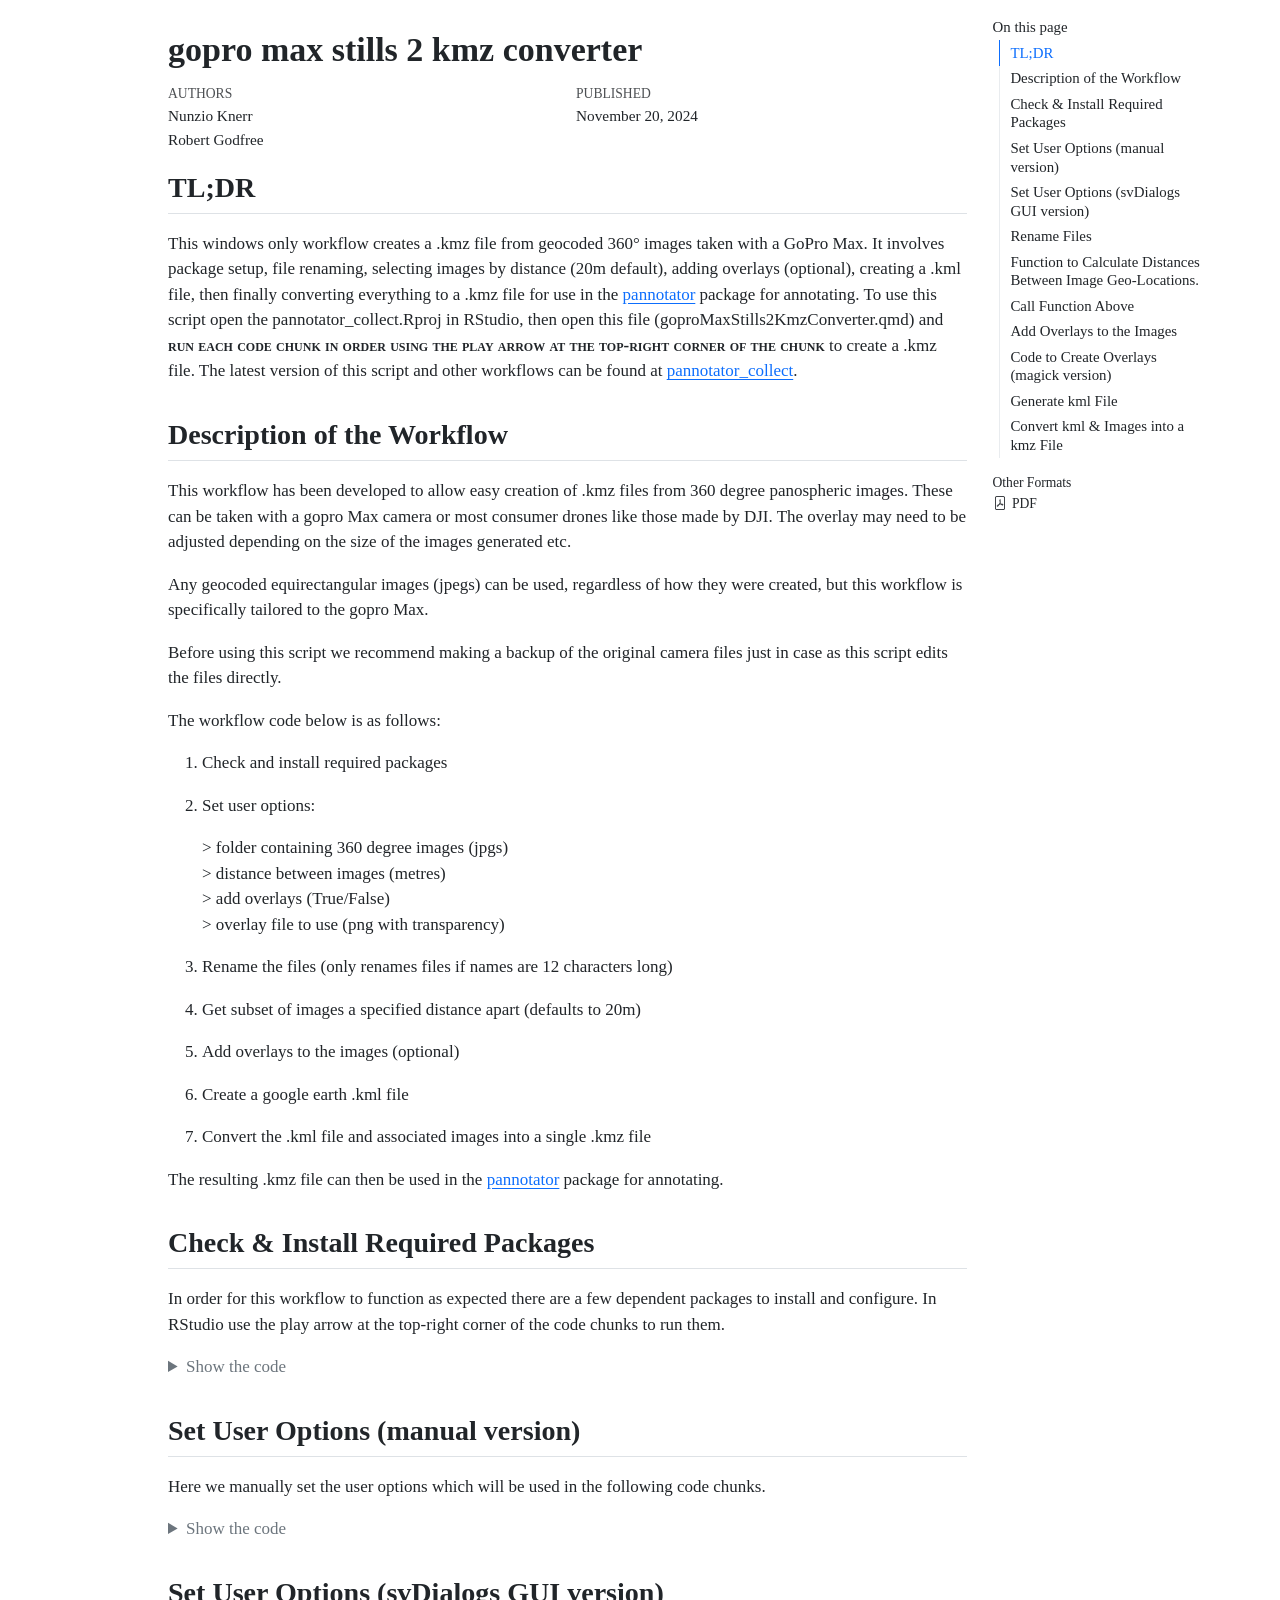
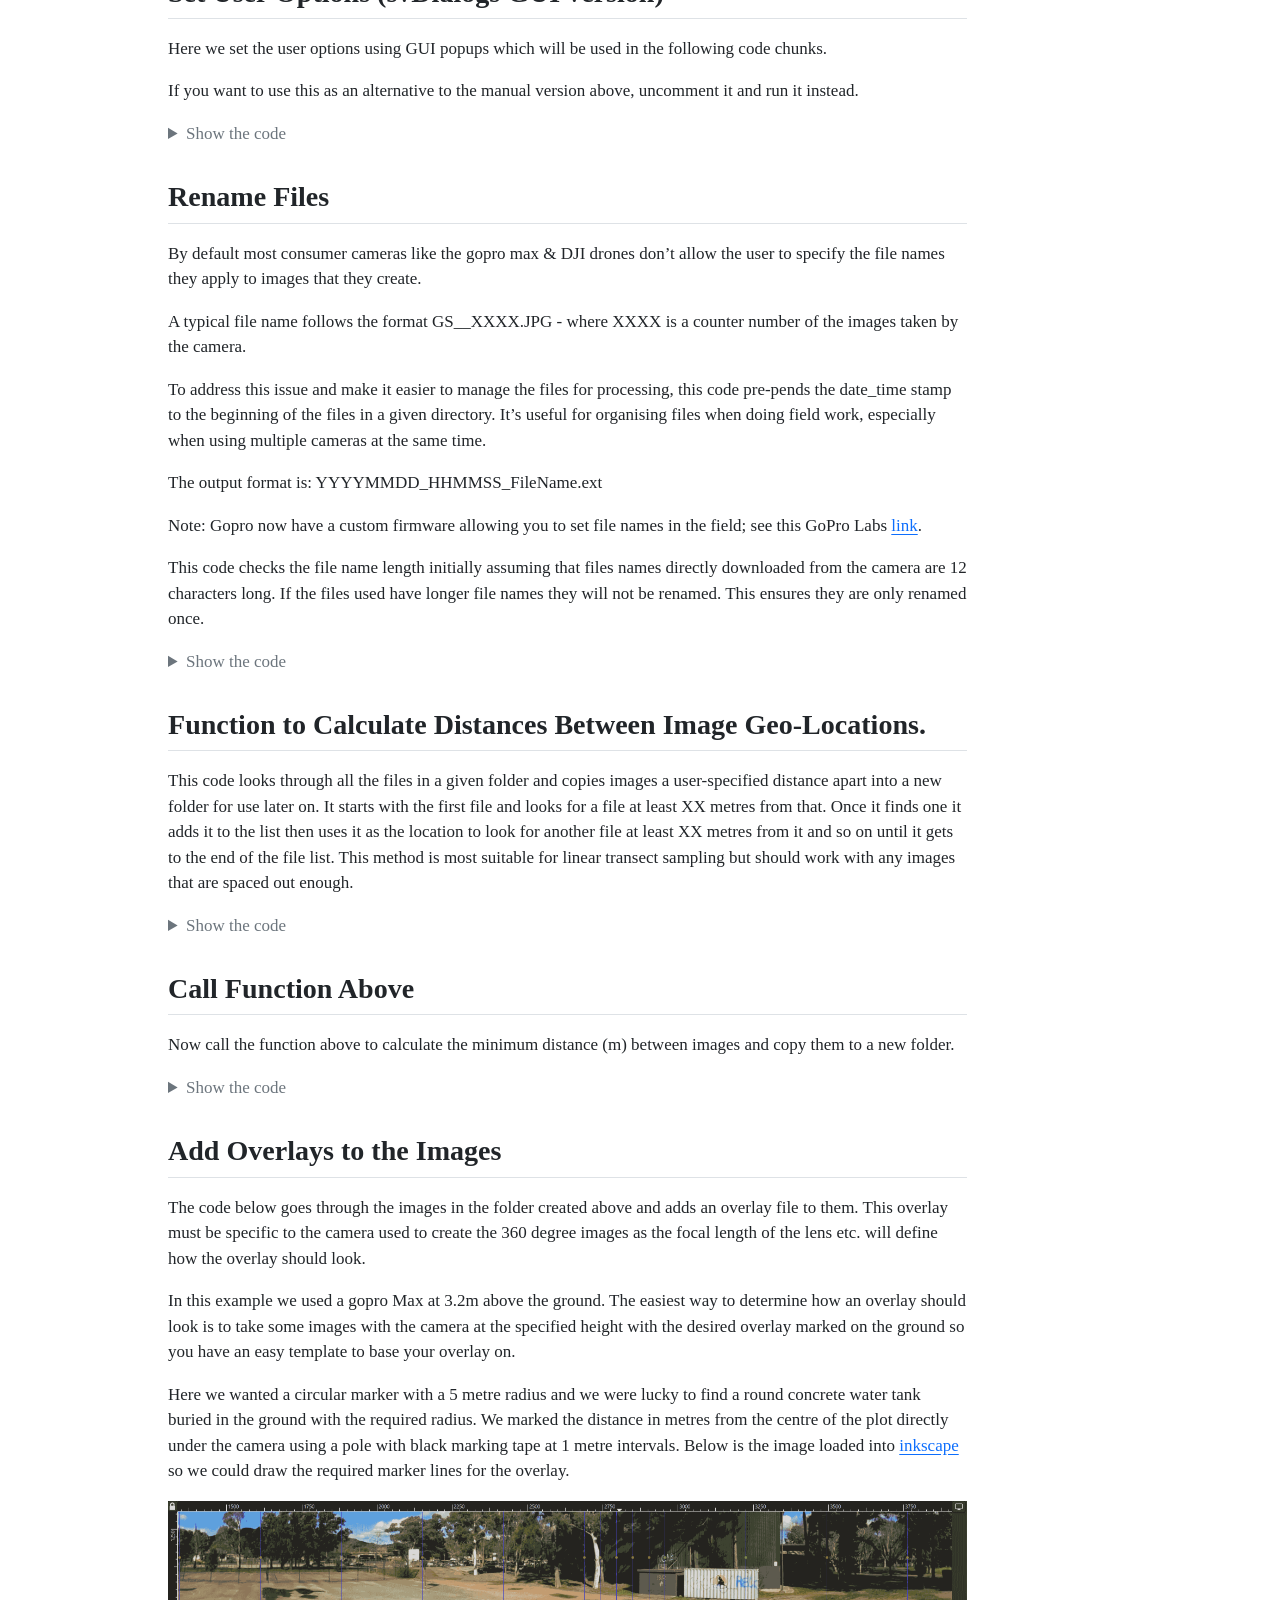
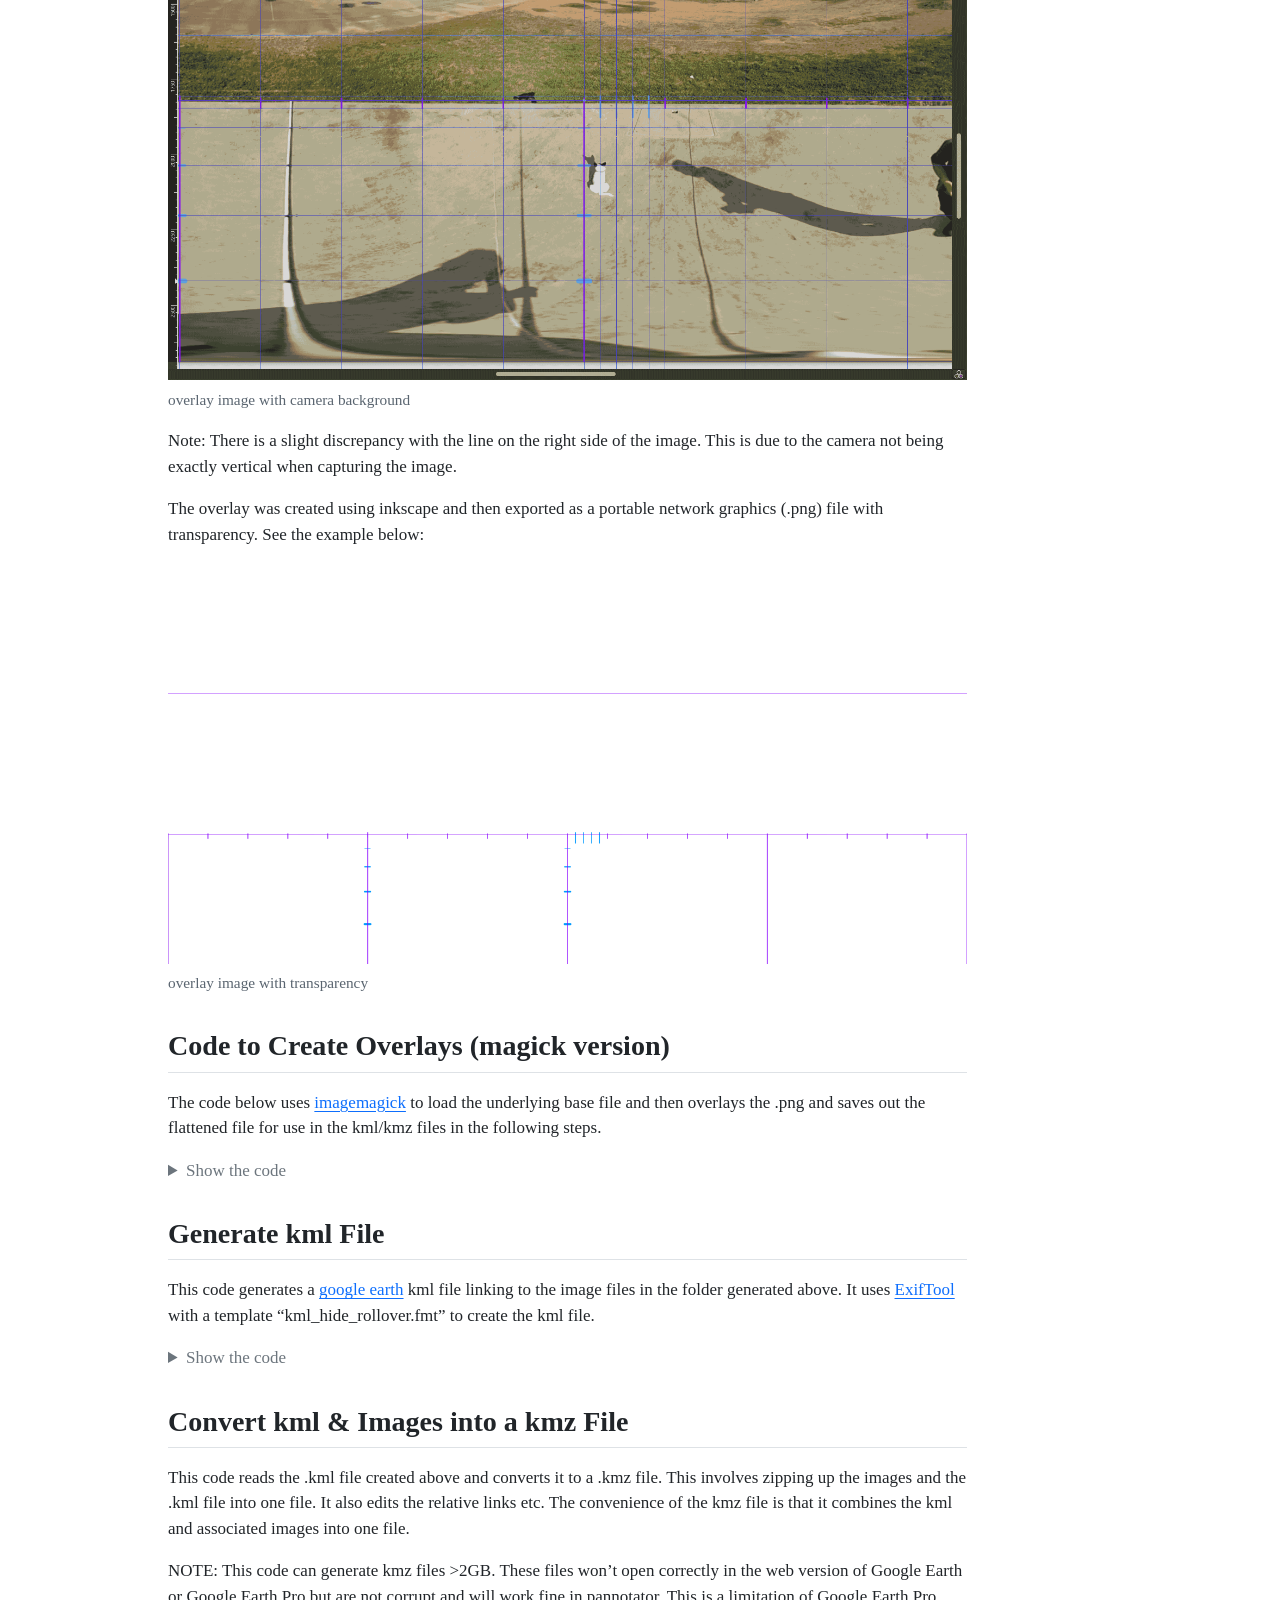
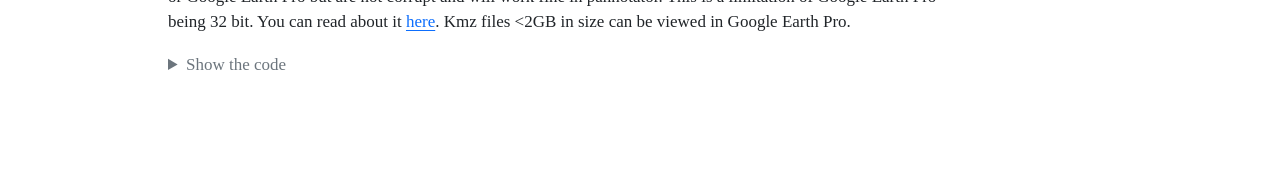
==== commit 9b802f35: "Final changes for windows realease" ====
--- a/docs/goproMaxStills2KmzConverter.html
+++ b/docs/goproMaxStills2KmzConverter.html
@@ -674,7 +674,7 @@
 <section id="convert-kml-images-into-a-kmz-file" class="level2">
 <h2 class="anchored" data-anchor-id="convert-kml-images-into-a-kmz-file">Convert kml &amp; Images into a kmz File</h2>
 <p>This code reads the .kml file created above and converts it to a .kmz file. This involves zipping up the images and the .kml file into one file. It also edits the relative links etc. The convenience of the kmz file is that it combines the kml and associated images into one file.</p>
-<p>NOTE: This code can generate kmz files &gt;2GB. These files won’t open correctly in the web version of Google Earth or Google Earth Pro but are not corrupt and will work fine in pannotator. This is a limitation of google earth pro being 32 bit. You can read about it <a href="https://stackoverflow.com/questions/41284861/what-is-the-max-file-size-to-open-a-kmz-in-google-earth">here</a>. Kmz files &lt;2GB in size can be viewed in Google Earth Pro.</p>
+<p>NOTE: This code can generate kmz files &gt;2GB. These files won’t open correctly in the web version of Google Earth or Google Earth Pro but are not corrupt and will work fine in pannotator. This is a limitation of Google Earth Pro being 32 bit. You can read about it <a href="https://stackoverflow.com/questions/41284861/what-is-the-max-file-size-to-open-a-kmz-in-google-earth">here</a>. Kmz files &lt;2GB in size can be viewed in Google Earth Pro.</p>
 <div class="cell">
 <details class="code-fold">
 <summary>Show the code</summary>
